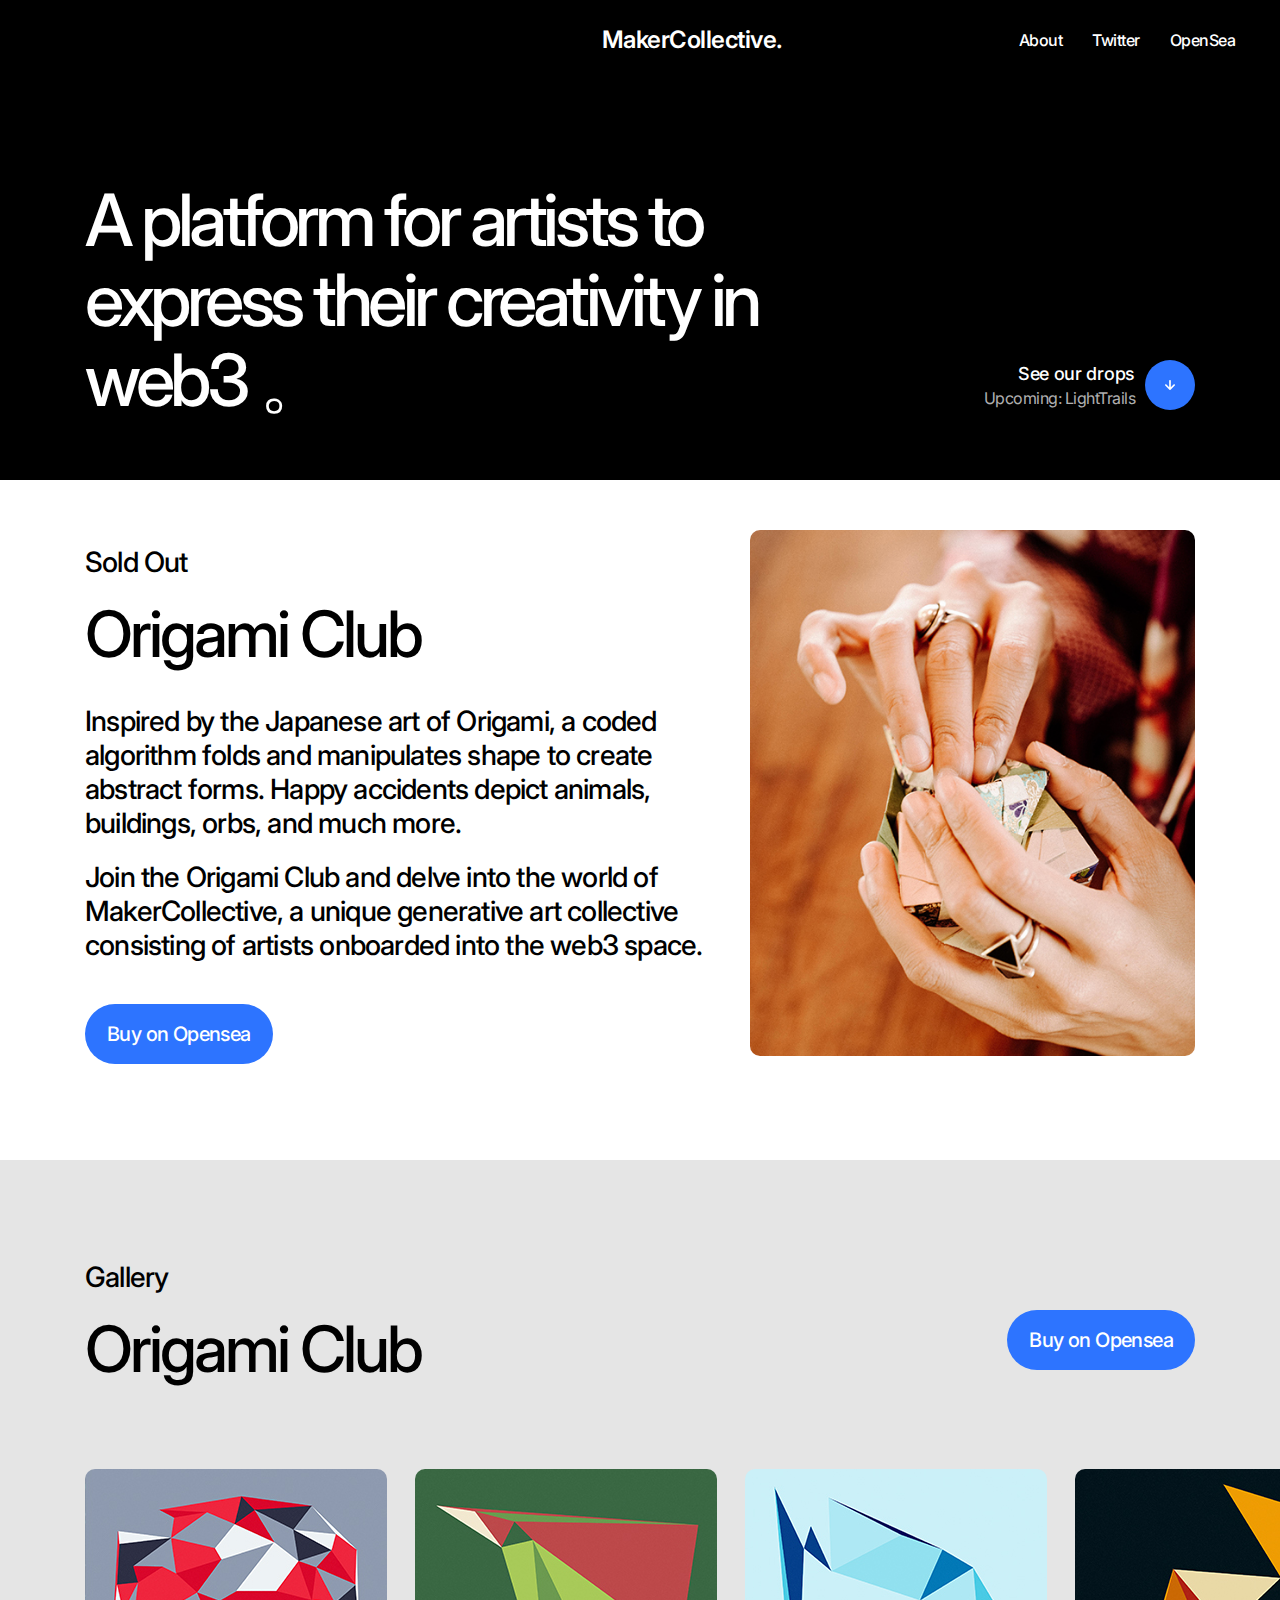
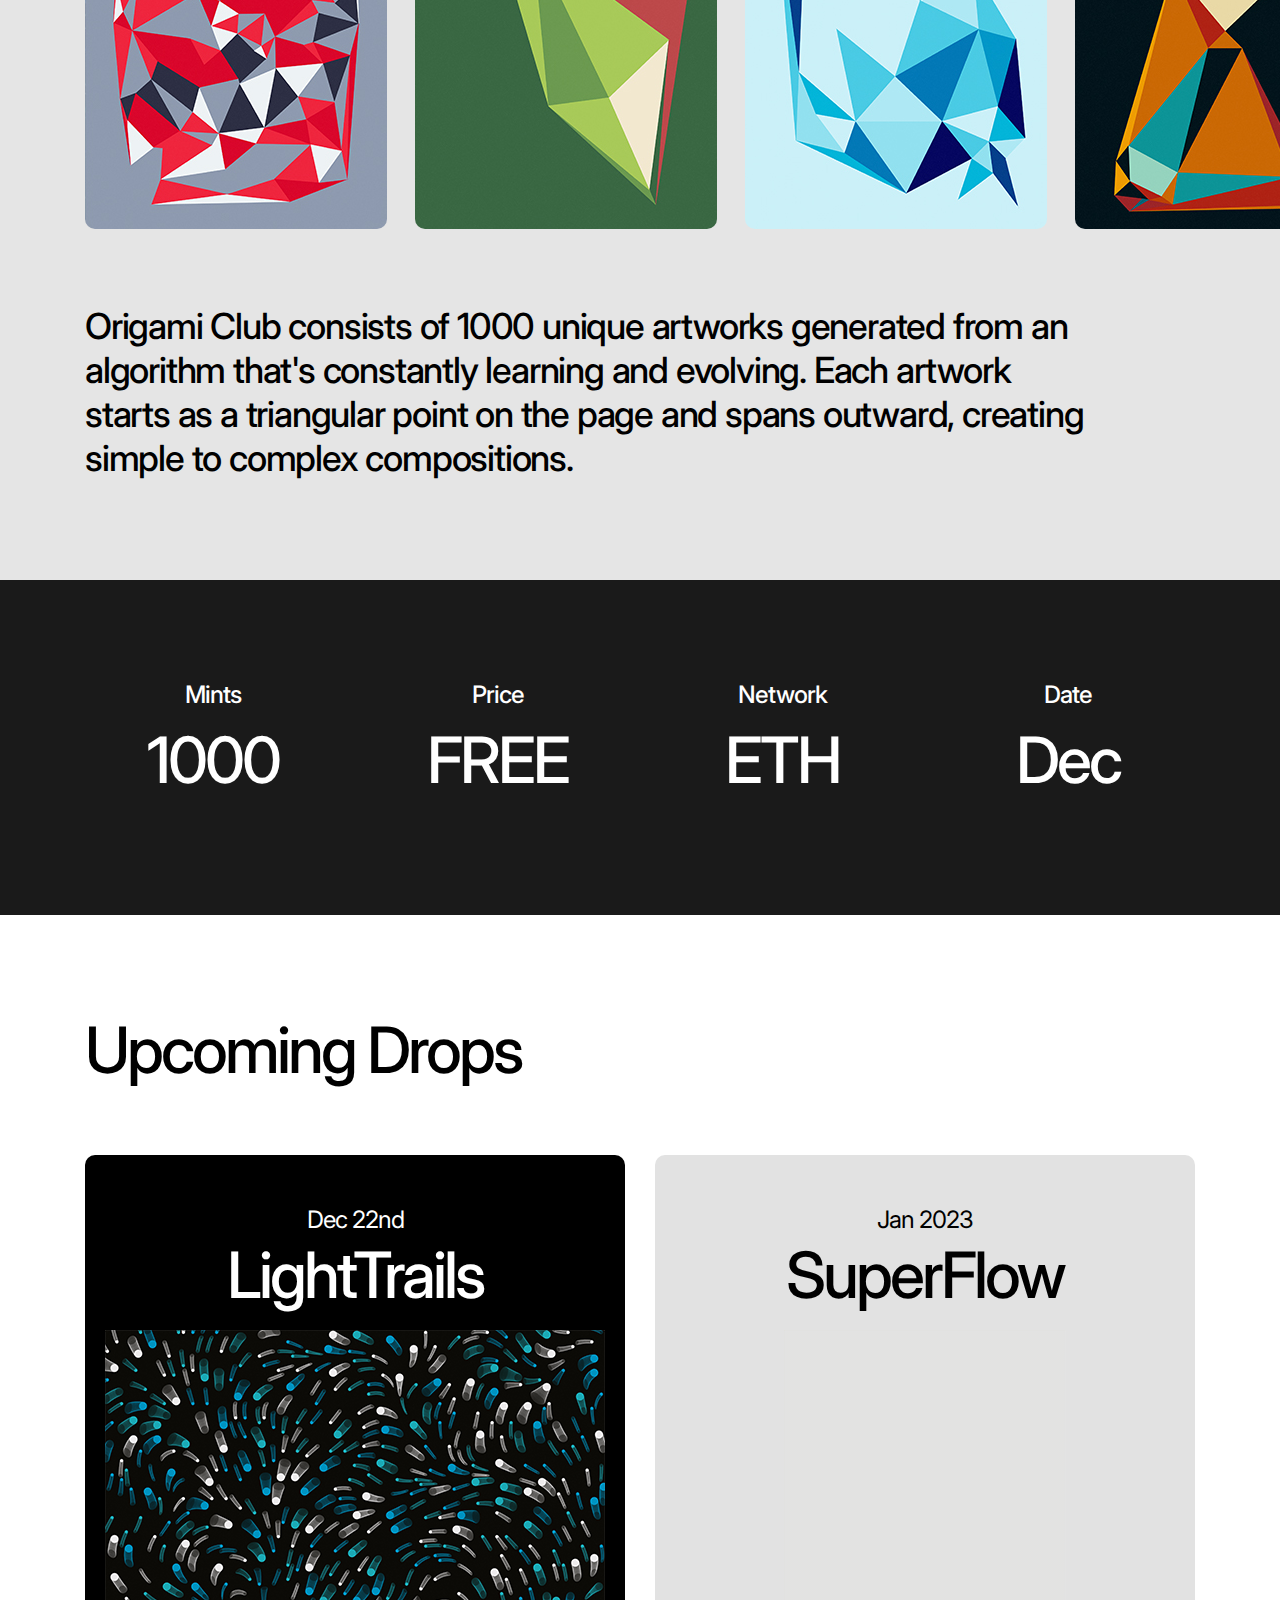
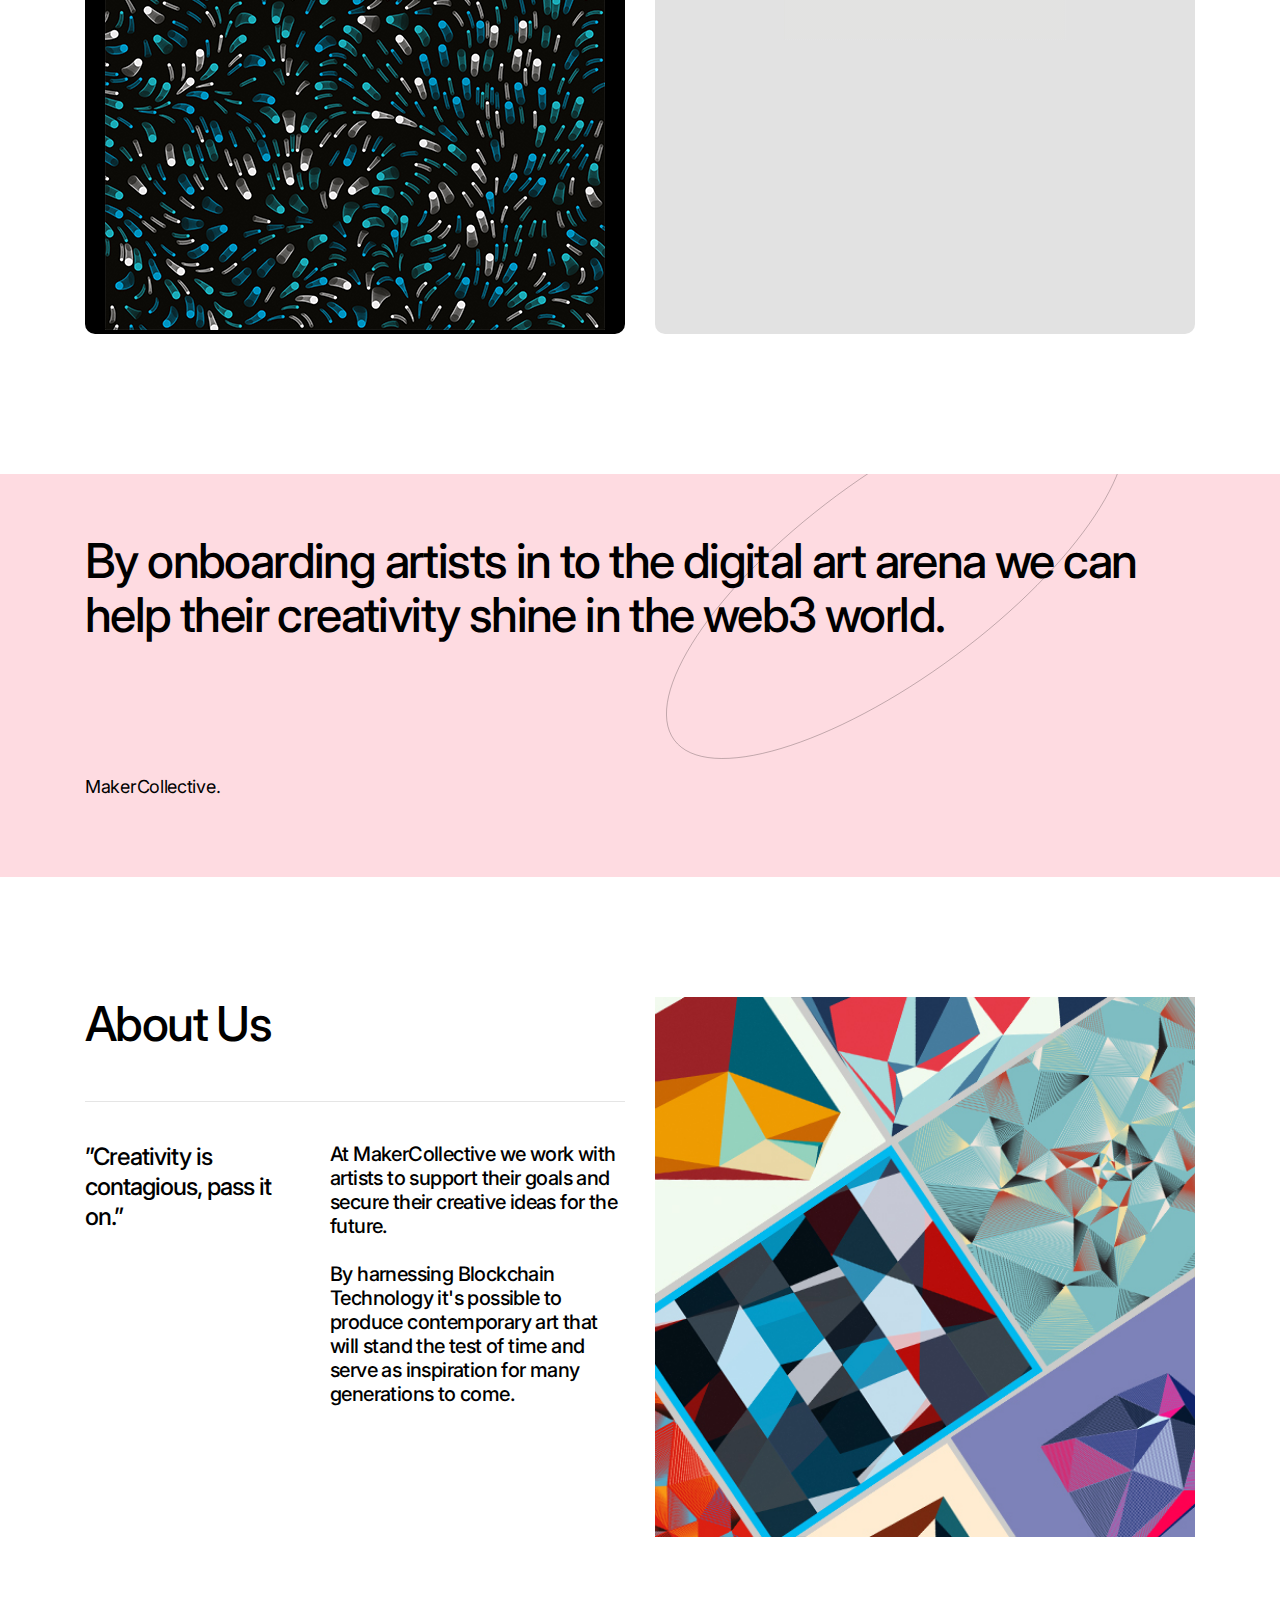
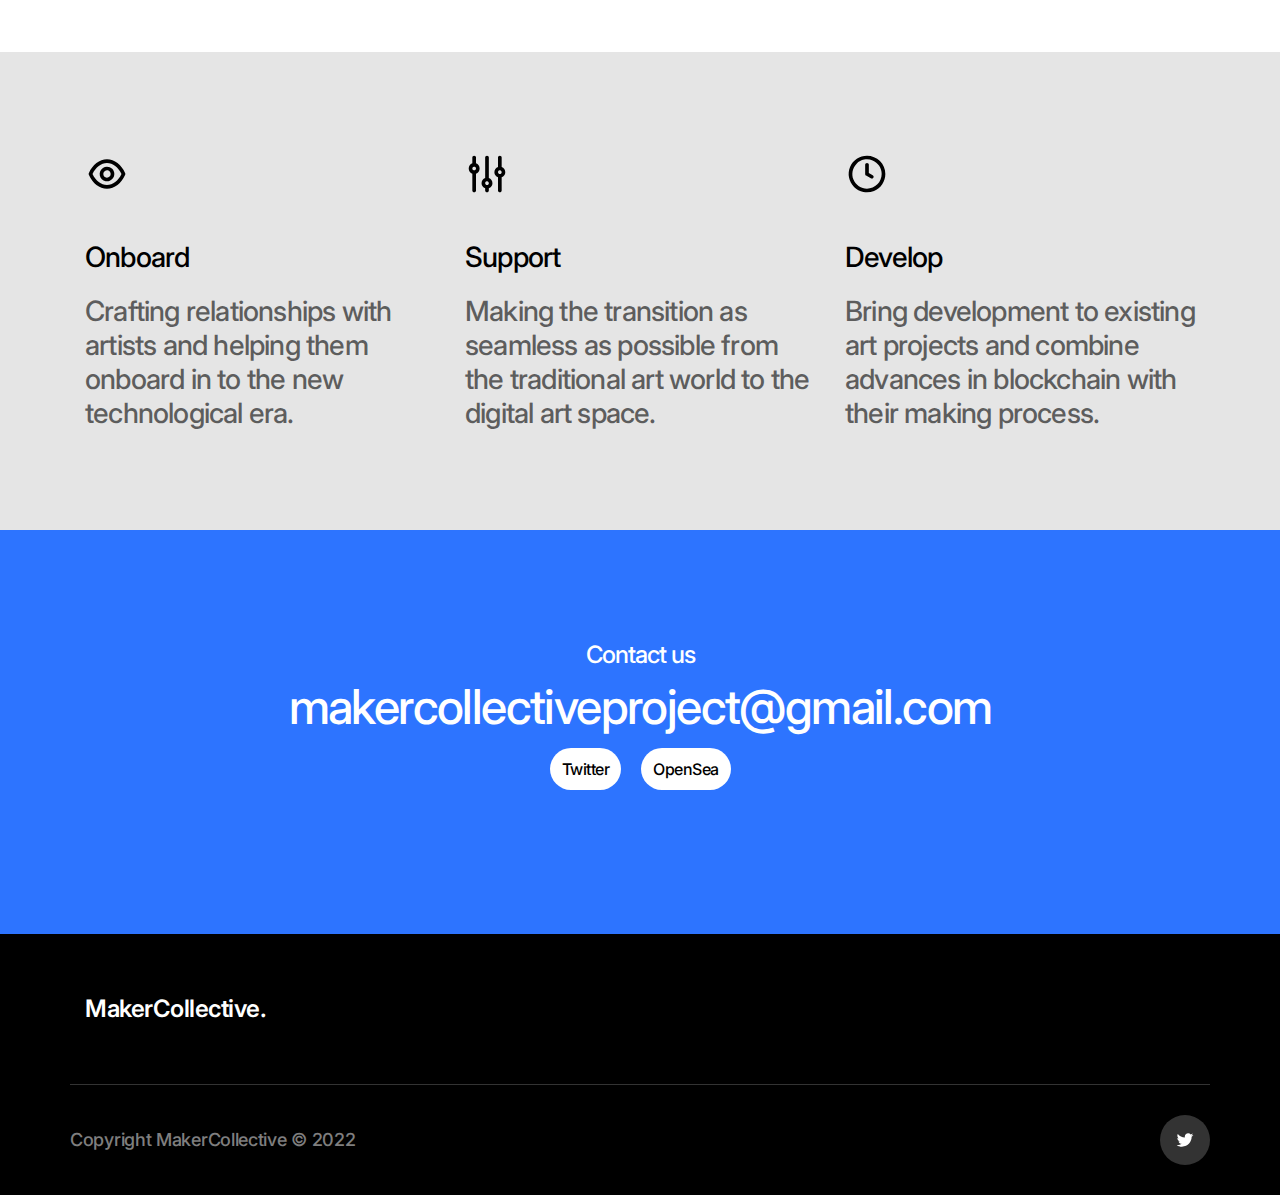
==== index.html @ bd6446de "init" ====
<!DOCTYPE html>
<html>
	<head>
		<meta charset="utf-8" >
		<meta http-equiv="Content-Language" content="en">
		<title>MakerCollective.</title>
		<meta name="viewport" content="width=device-width, initial-scale=1">
		<link href="css/all.css" rel="stylesheet" />
		<link href="css/index.css" rel="stylesheet" />
		<link rel="icon" href="i/favicon.ico" type="image/x-icon">
		<link rel="preconnect" href="https://fonts.gstatic.com">
		<link href="https://fonts.googleapis.com/css2?family=Inter:wght@100;200;300;400;500;600;700;800;900&display=swap" rel="stylesheet">
		<script src="js/jquery.min.js"></script>
		<script src="js/slick.min.js"></script>

		<!-- tested -->
	</head>
	<body class="index">
		<svg id="customSvgLibrary" xmlns="http://www.w3.org/2000/svg" style="display:none">
			
			<symbol id="arrow-down" viewBox="0 0 20 20"><path d="M14.7583 9.40833C14.6809 9.33023 14.5887 9.26823 14.4871 9.22592C14.3856 9.18362 14.2767 9.16183 14.1667 9.16183C14.0566 9.16183 13.9477 9.18362 13.8462 9.22592C13.7446 9.26823 13.6525 9.33023 13.575 9.40833L10.8333 12.1583V5.83333C10.8333 5.61232 10.7455 5.40036 10.5892 5.24408C10.433 5.0878 10.221 5 9.99999 5C9.77898 5 9.56702 5.0878 9.41074 5.24408C9.25446 5.40036 9.16666 5.61232 9.16666 5.83333V12.1583L6.42499 9.40833C6.26807 9.25141 6.05524 9.16326 5.83333 9.16326C5.61141 9.16326 5.39858 9.25141 5.24166 9.40833C5.08474 9.56525 4.99658 9.77808 4.99658 10C4.99658 10.2219 5.08474 10.4347 5.24166 10.5917L9.40833 14.7583C9.48758 14.8342 9.58103 14.8937 9.68333 14.9333C9.78308 14.9774 9.89093 15.0002 9.99999 15.0002C10.1091 15.0002 10.2169 14.9774 10.3167 14.9333C10.419 14.8937 10.5124 14.8342 10.5917 14.7583L14.7583 10.5917C14.8364 10.5142 14.8984 10.422 14.9407 10.3205C14.983 10.2189 15.0048 10.11 15.0048 10C15.0048 9.88999 14.983 9.78107 14.9407 9.67952C14.8984 9.57797 14.8364 9.4858 14.7583 9.40833V9.40833Z" fill="white"/></symbol>	
			<symbol id="setup" viewBox="0 0 24 24"><path d="M20 8.18V3C20 2.73478 19.8947 2.48043 19.7071 2.29289C19.5196 2.10536 19.2653 2 19 2C18.7348 2 18.4805 2.10536 18.2929 2.29289C18.1054 2.48043 18 2.73478 18 3V8.18C17.4209 8.3902 16.9205 8.77363 16.5669 9.27816C16.2133 9.7827 16.0236 10.3839 16.0236 11C16.0236 11.6161 16.2133 12.2173 16.5669 12.7218C16.9205 13.2264 17.4209 13.6098 18 13.82V21C18 21.2652 18.1054 21.5196 18.2929 21.7071C18.4805 21.8946 18.7348 22 19 22C19.2653 22 19.5196 21.8946 19.7071 21.7071C19.8947 21.5196 20 21.2652 20 21V13.82C20.5792 13.6098 21.0796 13.2264 21.4332 12.7218C21.7868 12.2173 21.9765 11.6161 21.9765 11C21.9765 10.3839 21.7868 9.7827 21.4332 9.27816C21.0796 8.77363 20.5792 8.3902 20 8.18ZM19 12C18.8023 12 18.6089 11.9414 18.4445 11.8315C18.28 11.7216 18.1518 11.5654 18.0762 11.3827C18.0005 11.2 17.9807 10.9989 18.0193 10.8049C18.0578 10.6109 18.1531 10.4327 18.2929 10.2929C18.4328 10.153 18.611 10.0578 18.8049 10.0192C18.9989 9.98063 19.2 10.0004 19.3827 10.0761C19.5654 10.1518 19.7216 10.28 19.8315 10.4444C19.9414 10.6089 20 10.8022 20 11C20 11.2652 19.8947 11.5196 19.7071 11.7071C19.5196 11.8946 19.2653 12 19 12ZM13 14.18V3C13 2.73478 12.8947 2.48043 12.7071 2.29289C12.5196 2.10536 12.2653 2 12 2C11.7348 2 11.4805 2.10536 11.2929 2.29289C11.1054 2.48043 11 2.73478 11 3V14.18C10.4209 14.3902 9.9205 14.7736 9.56688 15.2782C9.21326 15.7827 9.02356 16.3839 9.02356 17C9.02356 17.6161 9.21326 18.2173 9.56688 18.7218C9.9205 19.2264 10.4209 19.6098 11 19.82V21C11 21.2652 11.1054 21.5196 11.2929 21.7071C11.4805 21.8946 11.7348 22 12 22C12.2653 22 12.5196 21.8946 12.7071 21.7071C12.8947 21.5196 13 21.2652 13 21V19.82C13.5792 19.6098 14.0796 19.2264 14.4332 18.7218C14.7868 18.2173 14.9765 17.6161 14.9765 17C14.9765 16.3839 14.7868 15.7827 14.4332 15.2782C14.0796 14.7736 13.5792 14.3902 13 14.18ZM12 18C11.8023 18 11.6089 17.9414 11.4445 17.8315C11.28 17.7216 11.1518 17.5654 11.0762 17.3827C11.0005 17.2 10.9807 16.9989 11.0193 16.8049C11.0578 16.6109 11.1531 16.4327 11.2929 16.2929C11.4328 16.153 11.611 16.0578 11.8049 16.0192C11.9989 15.9806 12.2 16.0004 12.3827 16.0761C12.5654 16.1518 12.7216 16.28 12.8315 16.4444C12.9414 16.6089 13 16.8022 13 17C13 17.2652 12.8947 17.5196 12.7071 17.7071C12.5196 17.8946 12.2653 18 12 18ZM6.00004 6.18V3C6.00004 2.73478 5.89468 2.48043 5.70714 2.29289C5.51961 2.10536 5.26525 2 5.00004 2C4.73482 2 4.48047 2.10536 4.29293 2.29289C4.10539 2.48043 4.00004 2.73478 4.00004 3V6.18C3.42088 6.3902 2.9205 6.77363 2.56688 7.27817C2.21326 7.7827 2.02356 8.38388 2.02356 9C2.02356 9.61612 2.21326 10.2173 2.56688 10.7218C2.9205 11.2264 3.42088 11.6098 4.00004 11.82V21C4.00004 21.2652 4.10539 21.5196 4.29293 21.7071C4.48047 21.8946 4.73482 22 5.00004 22C5.26525 22 5.51961 21.8946 5.70714 21.7071C5.89468 21.5196 6.00004 21.2652 6.00004 21V11.82C6.57919 11.6098 7.07958 11.2264 7.43319 10.7218C7.78681 10.2173 7.97651 9.61612 7.97651 9C7.97651 8.38388 7.78681 7.7827 7.43319 7.27817C7.07958 6.77363 6.57919 6.3902 6.00004 6.18ZM5.00004 10C4.80225 10 4.60892 9.94135 4.44447 9.83147C4.28002 9.72159 4.15184 9.56541 4.07616 9.38268C4.00047 9.19996 3.98067 8.99889 4.01925 8.80491C4.05784 8.61093 4.15308 8.43275 4.29293 8.29289C4.43278 8.15304 4.61097 8.0578 4.80495 8.01921C4.99893 7.98063 5.19999 8.00043 5.38272 8.07612C5.56545 8.15181 5.72162 8.27998 5.83151 8.44443C5.94139 8.60888 6.00004 8.80222 6.00004 9C6.00004 9.26522 5.89468 9.51957 5.70714 9.70711C5.51961 9.89464 5.26525 10 5.00004 10Z" fill="black"/></symbol>	
			<symbol id="eye" viewBox="0 0 24 24"><path d="M21.9199 11.6C19.8999 6.91 16.0999 4 11.9999 4C7.89994 4 4.09994 6.91 2.07994 11.6C2.02488 11.7262 1.99646 11.8623 1.99646 12C1.99646 12.1377 2.02488 12.2738 2.07994 12.4C4.09994 17.09 7.89994 20 11.9999 20C16.0999 20 19.8999 17.09 21.9199 12.4C21.975 12.2738 22.0034 12.1377 22.0034 12C22.0034 11.8623 21.975 11.7262 21.9199 11.6ZM11.9999 18C8.82994 18 5.82994 15.71 4.09994 12C5.82994 8.29 8.82994 6 11.9999 6C15.1699 6 18.1699 8.29 19.8999 12C18.1699 15.71 15.1699 18 11.9999 18ZM11.9999 8C11.2088 8 10.4355 8.2346 9.77766 8.67412C9.11987 9.11365 8.60718 9.73836 8.30443 10.4693C8.00168 11.2002 7.92246 12.0044 8.0768 12.7804C8.23114 13.5563 8.61211 14.269 9.17152 14.8284C9.73093 15.3878 10.4437 15.7688 11.2196 15.9231C11.9955 16.0775 12.7998 15.9983 13.5307 15.6955C14.2616 15.3928 14.8863 14.8801 15.3258 14.2223C15.7653 13.5645 15.9999 12.7911 15.9999 12C15.9999 10.9391 15.5785 9.92172 14.8284 9.17157C14.0782 8.42143 13.0608 8 11.9999 8ZM11.9999 14C11.6044 14 11.2177 13.8827 10.8888 13.6629C10.5599 13.4432 10.3036 13.1308 10.1522 12.7654C10.0008 12.3999 9.9612 11.9978 10.0384 11.6098C10.1155 11.2219 10.306 10.8655 10.5857 10.5858C10.8654 10.3061 11.2218 10.1156 11.6098 10.0384C11.9977 9.96126 12.3999 10.0009 12.7653 10.1522C13.1308 10.3036 13.4431 10.56 13.6629 10.8889C13.8826 11.2178 13.9999 11.6044 13.9999 12C13.9999 12.5304 13.7892 13.0391 13.4142 13.4142C13.0391 13.7893 12.5304 14 11.9999 14Z" fill="black"/></symbol>	
			<symbol id="clock" viewBox="0 0 24 24"><path d="M15.098 12.634L13 11.423V7C13 6.73478 12.8946 6.48043 12.7071 6.29289C12.5196 6.10536 12.2652 6 12 6C11.7348 6 11.4804 6.10536 11.2929 6.29289C11.1054 6.48043 11 6.73478 11 7V12C11 12.1755 11.0462 12.348 11.134 12.5C11.2218 12.652 11.348 12.7782 11.5 12.866L14.098 14.366C14.2118 14.4327 14.3376 14.4762 14.4683 14.4941C14.5989 14.512 14.7319 14.5038 14.8594 14.4701C14.9869 14.4364 15.1064 14.3778 15.2112 14.2977C15.3159 14.2176 15.4038 14.1175 15.4698 14.0033C15.5357 13.8891 15.5784 13.763 15.5954 13.6322C15.6124 13.5014 15.6034 13.3686 15.5688 13.2413C15.5343 13.114 15.4749 12.9949 15.3941 12.8906C15.3133 12.7864 15.2127 12.6992 15.098 12.634ZM12 2C10.0222 2 8.08879 2.58649 6.4443 3.6853C4.79981 4.78412 3.51809 6.3459 2.76121 8.17317C2.00433 10.0004 1.8063 12.0111 2.19215 13.9509C2.578 15.8907 3.53041 17.6725 4.92894 19.0711C6.32746 20.4696 8.10929 21.422 10.0491 21.8079C11.9889 22.1937 13.9996 21.9957 15.8268 21.2388C17.6541 20.4819 19.2159 19.2002 20.3147 17.5557C21.4135 15.9112 22 13.9778 22 12C21.9971 9.34873 20.9426 6.80688 19.0679 4.93215C17.1931 3.05742 14.6513 2.00291 12 2ZM12 20C10.4178 20 8.87104 19.5308 7.55544 18.6518C6.23985 17.7727 5.21447 16.5233 4.60897 15.0615C4.00347 13.5997 3.84504 11.9911 4.15372 10.4393C4.4624 8.88743 5.22433 7.46197 6.34315 6.34315C7.46197 5.22433 8.88743 4.4624 10.4393 4.15372C11.9911 3.84504 13.5997 4.00346 15.0615 4.60896C16.5233 5.21447 17.7727 6.23984 18.6518 7.55544C19.5308 8.87103 20 10.4177 20 12C19.9974 14.1209 19.1537 16.1542 17.6539 17.6539C16.1542 19.1536 14.1209 19.9974 12 20Z" fill="black"/></symbol>	
			<symbol id="fb" viewBox="0 0 18 18"><path fill-rule="evenodd" clip-rule="evenodd" d="M17.3333 9.00033C17.3333 4.39866 13.6016 0.666992 8.99996 0.666992C4.39829 0.666992 0.666626 4.39866 0.666626 9.00033C0.666626 13.602 4.39829 17.3337 8.99996 17.3337C9.04891 17.3337 9.09762 17.3326 9.14644 17.3318V10.8446H7.35608V8.75809H9.14644V7.22268C9.14644 5.44198 10.2335 4.47279 11.8219 4.47279C12.5826 4.47279 13.2364 4.5295 13.427 4.5548V6.41587H12.3317C11.4676 6.41587 11.3002 6.82658 11.3002 7.42918V8.75809H13.3665L13.0972 10.8446H11.3002V17.0117C14.7834 16.0131 17.3333 12.8041 17.3333 9.00033Z" fill=""/></symbol>	
			<symbol id="ig" viewBox="0 0 18 18"><path fill-rule="evenodd" clip-rule="evenodd" d="M10.0733 0.667096C11.3923 0.670688 11.7151 0.683581 12.4422 0.718091C13.328 0.757138 13.9338 0.900352 14.4645 1.10551C15.0181 1.31384 15.5229 1.64275 15.9398 2.06603C16.3665 2.48282 16.6921 2.9842 16.9038 3.54421C17.109 4.07178 17.2523 4.68063 17.2913 5.56624C17.3248 6.32817 17.332 6.64512 17.3334 8.14518L17.3335 9.45689C17.3321 11.3078 17.3211 11.611 17.2848 12.4364C17.2458 13.322 17.1024 13.9277 16.8973 14.4585C16.4642 15.5785 15.5784 16.4641 14.458 16.8972C13.9305 17.1023 13.3215 17.2455 12.4357 17.2846C11.5466 17.3238 11.2633 17.3334 8.99994 17.3334L8.76489 17.3334C6.71554 17.3327 6.42138 17.3224 5.56416 17.2846C4.67825 17.2455 4.07259 17.1023 3.54172 16.8972C2.98809 16.6888 2.48331 16.3599 2.06643 15.9366C1.64306 15.5198 1.31422 15.0185 1.10254 14.4585C0.89734 13.9309 0.753971 13.322 0.714916 12.4364C0.682836 11.7062 0.670498 11.3847 0.667114 10.039L0.667219 7.93139C0.670811 6.61262 0.683707 6.28993 0.718224 5.56294C0.757278 4.67733 0.90052 4.07178 1.10572 3.54103C1.31422 2.98751 1.64306 2.48282 2.06643 2.06603C2.48331 1.63944 2.98478 1.31384 3.54503 1.1022C4.07258 0.897172 4.68156 0.753831 5.56734 0.714785C6.29767 0.68271 6.61924 0.670375 7.96529 0.666992L10.0733 0.667096ZM9.87873 2.1807H8.14178C6.69373 2.18353 6.3913 2.19557 5.64227 2.22883C4.83141 2.2647 4.38846 2.40142 4.09536 2.51539C3.73382 2.64881 3.40815 2.86045 3.13795 3.13721C2.85783 3.4043 2.64614 3.73308 2.51257 4.09455C2.39858 4.38759 2.26183 4.82715 2.22608 5.64116C2.1898 6.4521 2.17883 6.74105 2.1774 8.5448V9.4708C2.17883 11.2742 2.1898 11.5606 2.22608 12.3746C2.26183 13.1853 2.39858 13.6282 2.51257 13.9212C2.64614 14.2826 2.85782 14.6082 3.13464 14.8784C3.40166 15.1552 3.73064 15.3668 4.09205 15.5004C4.38515 15.6144 4.8248 15.7511 5.63896 15.7868C6.38529 15.8202 6.68962 15.8321 8.13837 15.835H9.8743C11.3224 15.8321 11.6247 15.8202 12.3738 15.7868C13.1847 15.7511 13.6276 15.6144 13.9207 15.5004C14.6469 15.2203 15.2233 14.644 15.5035 13.9179C15.6175 13.6249 15.7542 13.1853 15.7901 12.3713C15.8248 11.5899 15.8364 11.2972 15.8385 9.67994V8.3356C15.8364 6.71775 15.8248 6.4226 15.7901 5.64116C15.7542 4.83033 15.6175 4.38759 15.5035 4.09455C15.3699 3.73308 15.1582 3.40748 14.8814 3.13721C14.6144 2.86045 14.2854 2.64881 13.924 2.51539C13.6309 2.40142 13.1912 2.2647 12.3771 2.22883C11.6307 2.19557 11.3288 2.18353 9.87873 2.1807ZM9.00312 4.71968C11.3675 4.71968 13.2856 6.63742 13.2856 9.00134C13.2856 11.3653 11.3675 13.283 9.00312 13.283C6.63886 13.283 4.72061 11.3653 4.72061 9.00134C4.72061 6.63742 6.63886 4.71968 9.00312 4.71968ZM9.00312 6.22393C7.46931 6.22393 6.22516 7.4677 6.22516 9.00134C6.22516 10.535 7.46931 11.7787 9.00312 11.7787C10.5371 11.7787 11.7811 10.535 11.7811 9.00134C11.7811 7.4677 10.5371 6.22393 9.00312 6.22393ZM13.455 3.55082C14.0072 3.55082 14.4548 3.99827 14.4548 4.55039C14.4548 5.10239 14.0072 5.54996 13.455 5.54996C12.9028 5.54996 12.4552 5.10239 12.4552 4.55039C12.4552 3.99827 12.9028 3.55082 13.455 3.55082Z" fill=""/></symbol>	
			<symbol id="twitter" viewBox="0 0 18 14"><path fill-rule="evenodd" clip-rule="evenodd" d="M17.3333 1.91147C16.7135 2.17916 16.0531 2.3566 15.3645 2.44275C16.0729 2.02634 16.6135 1.37198 16.8677 0.583264C16.2073 0.970957 15.4781 1.2448 14.701 1.39762C14.0739 0.740187 13.1802 0.333008 12.2052 0.333008C10.3135 0.333008 8.79058 1.8448 8.79058 3.69814C8.79058 3.9648 8.8135 4.22121 8.86975 4.46531C6.02913 4.3289 3.51558 2.98839 1.82704 0.946341C1.53225 1.44993 1.35933 2.02634 1.35933 2.64685C1.35933 3.81198 1.96871 4.8448 2.87704 5.44275C2.32808 5.43249 1.78954 5.27557 1.33329 5.02839C1.33329 5.03865 1.33329 5.05198 1.33329 5.06531C1.33329 6.70019 2.51767 8.05814 4.07079 8.37096C3.79267 8.44583 3.48954 8.48172 3.17496 8.48172C2.95621 8.48172 2.73538 8.46942 2.52808 8.42429C2.97079 9.7566 4.22704 10.7361 5.72079 10.7679C4.55829 11.6633 3.08225 12.2028 1.48433 12.2028C1.20413 12.2028 0.935376 12.1904 0.666626 12.1566C2.18017 13.1176 3.97392 13.6663 5.90829 13.6663C12.1958 13.6663 15.6333 8.53814 15.6333 4.09301C15.6333 3.94429 15.6281 3.8007 15.6208 3.65814C16.2989 3.18429 16.8687 2.59249 17.3333 1.91147Z" fill=""/></symbol>	
			<symbol id="arrow-left" viewBox="0 0 24 24"><path d="M16.9999 11.0002H9.4099L12.7099 7.71019C12.8982 7.52188 13.004 7.26649 13.004 7.00019C13.004 6.73388 12.8982 6.47849 12.7099 6.29019C12.5216 6.10188 12.2662 5.99609 11.9999 5.99609C11.7336 5.99609 11.4782 6.10188 11.2899 6.29019L6.2899 11.2902C6.19886 11.3853 6.12749 11.4974 6.0799 11.6202C5.97988 11.8636 5.97988 12.1367 6.0799 12.3802C6.12749 12.5029 6.19886 12.6151 6.2899 12.7102L11.2899 17.7102C11.3829 17.8039 11.4935 17.8783 11.6153 17.9291C11.7372 17.9798 11.8679 18.006 11.9999 18.006C12.1319 18.006 12.2626 17.9798 12.3845 17.9291C12.5063 17.8783 12.6169 17.8039 12.7099 17.7102C12.8036 17.6172 12.878 17.5066 12.9288 17.3848C12.9796 17.2629 13.0057 17.1322 13.0057 17.0002C13.0057 16.8682 12.9796 16.7375 12.9288 16.6156C12.878 16.4937 12.8036 16.3831 12.7099 16.2902L9.4099 13.0002H16.9999C17.2651 13.0002 17.5195 12.8948 17.707 12.7073C17.8945 12.5198 17.9999 12.2654 17.9999 12.0002C17.9999 11.735 17.8945 11.4806 17.707 11.2931C17.5195 11.1055 17.2651 11.0002 16.9999 11.0002Z" fill=""/></symbol>	
			<symbol id="arrow-right" viewBox="0 0 24 24"><path d="M17.92 11.6202C17.8724 11.4974 17.801 11.3853 17.71 11.2902L12.71 6.29019C12.6168 6.19695 12.5061 6.12299 12.3842 6.07253C12.2624 6.02207 12.1319 5.99609 12 5.99609C11.7337 5.99609 11.4783 6.10188 11.29 6.29019C11.1968 6.38342 11.1228 6.49411 11.0723 6.61594C11.0219 6.73776 10.9959 6.86833 10.9959 7.00019C10.9959 7.26649 11.1017 7.52188 11.29 7.71019L14.59 11.0002H7C6.73478 11.0002 6.48043 11.1055 6.29289 11.2931C6.10536 11.4806 6 11.735 6 12.0002C6 12.2654 6.10536 12.5198 6.29289 12.7073C6.48043 12.8948 6.73478 13.0002 7 13.0002H14.59L11.29 16.2902C11.1963 16.3831 11.1219 16.4937 11.0711 16.6156C11.0203 16.7375 10.9942 16.8682 10.9942 17.0002C10.9942 17.1322 11.0203 17.2629 11.0711 17.3848C11.1219 17.5066 11.1963 17.6172 11.29 17.7102C11.383 17.8039 11.4936 17.8783 11.6154 17.9291C11.7373 17.9798 11.868 18.006 12 18.006C12.132 18.006 12.2627 17.9798 12.3846 17.9291C12.5064 17.8783 12.617 17.8039 12.71 17.7102L17.71 12.7102C17.801 12.6151 17.8724 12.5029 17.92 12.3802C18.02 12.1367 18.02 11.8636 17.92 11.6202Z" fill=""/></symbol>	
			<symbol id="flash" viewBox="0 0 20 20"><path d="M17.0834 7.49967H10.4167L11.2501 0.833008L2.91675 12.4997H9.58342L8.75008 19.1663L17.0834 7.49967Z" fill=""/></symbol>	
			<symbol id="heart" viewBox="0 0 20 20"><path d="M16.8001 4.16648C15.9167 3.28082 14.7457 2.74026 13.4987 2.64245C12.2516 2.54465 11.0107 2.89603 10.0001 3.63315C8.93978 2.84451 7.62006 2.48691 6.30667 2.63234C4.99327 2.77778 3.78377 3.41546 2.92171 4.41697C2.05966 5.41847 1.60909 6.70941 1.66073 8.02982C1.71238 9.35024 2.26242 10.602 3.20007 11.5331L8.37507 16.7165C8.80842 17.143 9.39206 17.382 10.0001 17.382C10.6081 17.382 11.1917 17.143 11.6251 16.7165L16.8001 11.5331C17.7731 10.5542 18.3192 9.23004 18.3192 7.84981C18.3192 6.46958 17.7731 5.14542 16.8001 4.16648V4.16648ZM15.6251 10.3831L10.4501 15.5581C10.3912 15.6176 10.3211 15.6648 10.2439 15.697C10.1666 15.7292 10.0838 15.7458 10.0001 15.7458C9.91638 15.7458 9.83352 15.7292 9.75628 15.697C9.67904 15.6648 9.60896 15.6176 9.55007 15.5581L4.37507 10.3581C3.72153 9.6901 3.35558 8.7927 3.35558 7.85815C3.35558 6.92359 3.72153 6.02619 4.37507 5.35815C5.04103 4.70064 5.93921 4.33195 6.87507 4.33195C7.81092 4.33195 8.7091 4.70064 9.37507 5.35815C9.45254 5.43625 9.5447 5.49825 9.64625 5.54056C9.7478 5.58286 9.85672 5.60464 9.96673 5.60464C10.0767 5.60464 10.1857 5.58286 10.2872 5.54056C10.3888 5.49825 10.4809 5.43625 10.5584 5.35815C11.2244 4.70064 12.1225 4.33195 13.0584 4.33195C13.9943 4.33195 14.8924 4.70064 15.5584 5.35815C16.2209 6.01744 16.5989 6.90997 16.6114 7.84455C16.6238 8.77913 16.2698 9.68142 15.6251 10.3581V10.3831Z" fill=""/></symbol>	
			<symbol id="camera" viewBox="0 0 20 20"><path d="M15.8334 5.41701H14.7667L14.5001 4.58368C14.3272 4.0947 14.0065 3.6716 13.5825 3.37298C13.1585 3.07436 12.652 2.91501 12.1334 2.91701H7.86675C7.34304 2.91799 6.83286 3.08341 6.40822 3.38993C5.98358 3.69645 5.66592 4.12859 5.50008 4.62534L5.23341 5.45868H4.16675C3.50371 5.45868 2.86782 5.72207 2.39898 6.19091C1.93014 6.65975 1.66675 7.29564 1.66675 7.95868V14.6253C1.66675 15.2884 1.93014 15.9243 2.39898 16.3931C2.86782 16.862 3.50371 17.1253 4.16675 17.1253H15.8334C16.4965 17.1253 17.1323 16.862 17.6012 16.3931C18.07 15.9243 18.3334 15.2884 18.3334 14.6253V7.95868C18.3389 7.62688 18.2784 7.29731 18.1552 6.98917C18.032 6.68103 17.8488 6.40049 17.6161 6.16391C17.3834 5.92734 17.1059 5.73945 16.7998 5.61122C16.4938 5.48298 16.1653 5.41696 15.8334 5.41701V5.41701ZM16.6667 14.5837C16.6667 14.8047 16.579 15.0167 16.4227 15.1729C16.2664 15.3292 16.0544 15.417 15.8334 15.417H4.16675C3.94573 15.417 3.73377 15.3292 3.57749 15.1729C3.42121 15.0167 3.33341 14.8047 3.33341 14.5837V7.91701C3.33341 7.696 3.42121 7.48404 3.57749 7.32776C3.73377 7.17148 3.94573 7.08368 4.16675 7.08368H5.83341C6.01514 7.09316 6.19497 7.04291 6.34544 6.94058C6.49592 6.83826 6.60877 6.6895 6.66675 6.51701L7.11675 5.15034C7.17265 4.98483 7.27916 4.84107 7.42122 4.73938C7.56328 4.63769 7.73371 4.58323 7.90841 4.58368H12.1751C12.3498 4.58323 12.5202 4.63769 12.6623 4.73938C12.8043 4.84107 12.9108 4.98483 12.9667 5.15034L13.4167 6.51701C13.4702 6.67597 13.5704 6.81509 13.7042 6.91619C13.838 7.01729 13.9992 7.07566 14.1667 7.08368H15.8334C16.0544 7.08368 16.2664 7.17148 16.4227 7.32776C16.579 7.48404 16.6667 7.696 16.6667 7.91701V14.5837ZM10.0001 7.08368C9.34081 7.08368 8.69634 7.27917 8.14818 7.64545C7.60002 8.01172 7.17277 8.53231 6.92048 9.1414C6.66819 9.75049 6.60218 10.4207 6.7308 11.0673C6.85941 11.7139 7.17688 12.3079 7.64306 12.774C8.10923 13.2402 8.70318 13.5577 9.34978 13.6863C9.99638 13.8149 10.6666 13.7489 11.2757 13.4966C11.8848 13.2443 12.4054 12.8171 12.7716 12.2689C13.1379 11.7207 13.3334 11.0763 13.3334 10.417C13.3334 9.53296 12.9822 8.68511 12.3571 8.05999C11.732 7.43487 10.8841 7.08368 10.0001 7.08368V7.08368ZM10.0001 12.0837C9.67045 12.0837 9.34821 11.9859 9.07413 11.8028C8.80005 11.6197 8.58643 11.3594 8.46028 11.0548C8.33414 10.7503 8.30113 10.4152 8.36544 10.0919C8.42975 9.76856 8.58848 9.47159 8.82157 9.2385C9.05466 9.00541 9.35163 8.84668 9.67493 8.78237C9.99823 8.71806 10.3333 8.75107 10.6379 8.87721C10.9424 9.00336 11.2027 9.21698 11.3859 9.49106C11.569 9.76514 11.6667 10.0874 11.6667 10.417C11.6667 10.859 11.4912 11.283 11.1786 11.5955C10.866 11.9081 10.4421 12.0837 10.0001 12.0837Z" fill=""/></symbol>	
			<symbol id="play-solid" viewBox="0 0 18 18"><path d="M14.8112 10.7065C16.0948 9.93093 16.0948 8.06952 14.8112 7.29402C14.3667 7.02546 14.0159 6.81457 13.9048 6.75026L6.65981 2.59526C6.5578 2.53635 6.24838 2.35117 5.8464 2.10941C4.51216 1.30697 2.80955 2.26467 2.81012 3.82162C2.8103 4.32914 2.81093 4.7223 2.81231 4.84526V13.1553C2.81093 13.2782 2.8103 13.6714 2.81012 14.1789C2.80955 15.7358 4.51216 16.6935 5.8464 15.8911C6.24838 15.6494 6.5578 15.4642 6.65981 15.4053L13.9048 11.2503C14.0159 11.1859 14.3667 10.975 14.8112 10.7065Z" fill=""/></symbol>	
			<symbol id="cross" viewBox="0 0 24 24"><path d="M17.6564 16.2427L13.4138 12L17.6564 7.7574C17.8439 7.56986 17.9493 7.31551 17.9493 7.05029C17.9493 6.78508 17.8439 6.53072 17.6564 6.34319C17.4689 6.15565 17.2145 6.05029 16.9493 6.05029C16.6841 6.05029 16.4297 6.15565 16.2422 6.34319L11.9996 10.5858L7.75691 6.34319C7.56938 6.15565 7.31502 6.05029 7.04981 6.05029C6.78459 6.05029 6.53023 6.15565 6.3427 6.34319C6.15516 6.53072 6.04981 6.78508 6.04981 7.05029C6.04981 7.31551 6.15516 7.56986 6.3427 7.7574L10.5853 12L6.3427 16.2427C6.15516 16.4302 6.0498 16.6846 6.0498 16.9498C6.0498 17.215 6.15516 17.4694 6.3427 17.6569C6.53023 17.8444 6.78459 17.9498 7.0498 17.9498C7.31502 17.9498 7.56938 17.8444 7.75691 17.6569L11.9996 13.4143L16.2422 17.6569C16.4297 17.8444 16.6841 17.9498 16.9493 17.9498C17.2145 17.9498 17.4689 17.8444 17.6564 17.6569C17.8439 17.4694 17.9493 17.215 17.9493 16.9498C17.9493 16.6846 17.8439 16.4302 17.6564 16.2427Z" fill="black"/></symbol>	
		</svg> 	
			<div class="popup_overlay"></div>
			<nav class="nav dark py-3">
				<div class="container-fluid">
					<div class="row justify-content-between align-items-center py-2">
						<div class="d-none d-lg-block col-lg-5"></div>
						<div class="col-5 col-sm-1 col-xxl-2"><div class="d-flex justify-content-xxl-center"><a class="logo text-white" href="#">MakerCollective.</a></div></div>
						<div class="col-2 d-sm-none"><div class="hamburger"></div></div>
						<div class="mobile-menu col-sm-9 col-lg-5 pt-2 pt-sm-0">
							<div class="d-flex justify-content-end d-sm-none"><div class="close"></div></div>
							<div class="d-sm-flex justify-content-center justify-content-sm-end">
								<a class="caption-3 text-white mt-5 mt-sm-0 me-sm-5 pb-5 pb-sm-0" href="#about">About</a> 
								<a class="caption-3 text-white mt-5 mt-sm-0 me-sm-5 pb-5 pb-sm-0" href="https://twitter.com/mkrcollective">Twitter</a> 
								<a class="caption-3 text-white me-sm-5 pb-5 pb-sm-0" href="https://opensea.io/collection/origami-club-by-makercollective">OpenSea</a>								
							</div>
						</div>
					</div>
				</div>
			</nav>
			<div class="block-1 bg-black text-white pt-5 pb-6">
				<div class="container pt-1 pt-2">
					<div class="row align-items-end pt-2 pb-2">
						<div class="col-12 col-md-7 col-lg-8 col-xl-9 col-xxl-7 mb-3 mb-md-0">
							<h1 class="pt-6">A platform for artists to express their creativity in web3 。</h1>
						</div>
						<div class="col-12 col-md-5 col-lg-4 col-xl-3 col-xxl-5 pb-2">
							<div class="d-flex justify-content-md-end align-items-center">
								<div class="me-2 text-md-end">
									<a class="d-block caption-2 medium text-white pb-1" href="#drops">See our drops</a>
									<a class="d-block caption-3 grey-light-5" href="#upcoming">Upcoming: LightTrails</a>
								</div>
								<a href="#upcoming" class="btn rounded accent medium-r download-btn">
									<svg width="20" height="20">
										<use xmlns:xlink="http://www.w3.org/1999/xlink" xlink:href="#arrow-down"></use>
									</svg>							
								</a>
							</div>
						</div>
					</div>
				</div>
			</div>

            <div class="block-23 bg-white text-black pt-6 pb-8">
                <div class="container">
                    <div class="row justify-content-between align-items-center">
                        <div class="col-md-7 col-lg-6 col-xl-7 col-xxl-6 mb-6 mb-md-0">
                            <h5 class="mb-3 pb-md-1">Sold Out</h5>
                            <h2 class="mb-3 pb-md-4">Origami Club</h2>
                            <h5>Inspired by the Japanese art of Origami, a coded algorithm folds and manipulates shape to create abstract forms. Happy accidents depict animals, buildings, orbs, and much more.</h5>
                            <br>
                            <h5>Join the Origami Club and delve into the world of MakerCollective, a unique generative art collective consisting of artists onboarded into the web3 space.</h5>
							<br><br><br>
							<a href="https://opensea.io/collection/origami-club-by-makercollective" class="btn large accent br-63">Buy on Opensea</a>
						</div>
                        <div class="col-md-5 col-lg-6 col-xl-5">
                            <img class="br-10 w-full" src="i/about-main-img3.jpg" srcset="i/about-main-img3@2x.jpg 2x" alt="" />
                        </div>
                    </div>
                </div>
            </div>

            <div id="drops" class="block-6 pt-6 pb-6 bg-grey">
				<div class="container pt-6 pb-6">
					<div class="mb-6 row justify-content-between align-items-center">
						<div class="col-lg-6">
                            <h5 class="mb-3 pb-md-1">Gallery</h5>
							<h2 class="mb-3 pb-md-4">Origami Club</h2>
						</div>
						<div class="col-lg-6 text-end">
							<a href="https://opensea.io/collection/origami-club-by-makercollective" class="btn large accent br-63">Buy on Opensea</a>
						</div>
					</div>
					<div class="slider-1">
						<div class="">  
							<img class="br-10" src="i/slide-img-2.jpg" srcset="i/slide-img-2@2x.jpg 2x" alt="" />
						</div>
						
                    <div class="">  
							<img class="br-10" src="i/slideimg-4.jpg" srcset="i/slideimg-4@2x.jpg 2x" alt="" />
						</div>
                        <div class="">  
							<img class="br-10" src="i/slideimg-5.jpg" srcset="i/slideimg-5@2x.jpg 2x" alt="" />
						</div>
                        <div class="">  
							<img class="br-10" src="i/slideimg-6.jpg" srcset="i/slideimg-6@2x.jpg 2x" alt="" />
						</div>
                       
									
					</div>
					<h4 class="col-xl-11 col-xxl-10 pt-7">Origami Club consists of 1000 unique artworks generated from an algorithm that's constantly learning and evolving. Each artwork starts as a triangular point on the page and spans outward, creating simple to complex compositions.</h4>
				</div>
			</div>

			<div class="block-14 pt-8 pb-8" style="background:#1a1a1a;">
				<div class="container text-center">
					<div class="mb-4 row justify-content-between align-items-start">
						<div class="col-6 col-sm-3 mb-5 mb-sm-0 text-center text-white">
							<p class="mb-3 lead medium">Mints</p>
							<h2 class="">1000</h2>
						</div>
						<div class="col-6 col-sm-3 mb-5 mb-sm-0 text-center text-white">
							<p class="mb-3 lead medium">Price</p>
							<h2 class="">FREE</h2>
						</div>
						<div class="col-6 col-sm-3 text-center text-white">
							<p class="mb-3 lead medium">Network</p>
							<h2 class="">ETH</h2>
						</div>
						<div class="col-6 col-sm-3 text-center text-white">
							<p class="mb-3 lead medium">Date</p>
							<h2 class="">Dec</h2>
						</div>							
					</div>
				</div>
			</div>


            <div id="upcoming" class="block-18 pt-6 pb-7">
                <div class="container pt-6 pb-6">
                    <h2 class="mb-6 pb-4 text-left">Upcoming Drops</h2>
                    <div class="row align-items-stretch pb-3">

                        <div class="mb-7 mb-lg-0 col-lg-6">
                                <div class="project-block h-full br-10 text-white text-center pt-6" style="background:#000000;">
                                    <p class="mb-1 lead">Dec 22nd</p>
                                    <div class="d-flex justify-content-center pb-4">
                                        <h2 class="col-11 col-xl-10">LightTrails</h2>
                                    </div>
                                    <img class=pb-6" src="i/lighttrail.png" srcset="i/lighttrail@2x.png 2x" alt="" />
                                </div>
                          
                        </div>
   
						<div class="col-lg-6">

							<div class="project-block h-full br-10 text-center pt-6" style="background:#E2E2E2;">
								<p class="mb-1 lead">Jan 2023</p>
								<div class="d-flex justify-content-center pb-4">
									<h2 class="col-11 col-xl-10">SuperFlow</h2>
								</div>								
								<img class="pb-6" src="i/superflow.gif" srcset="i/superflow@2x.gif 2x" alt="" />
							</div>

						</div>


                    </div>
                </div>
            </div>
			
			
			<div class="block-4 pt-5 pb-6" id="scroll-to"> 
				<div class="container pt-5">
					<h3 class="col-xxl-10 pb-7 mb-6">By onboarding artists in to the digital art arena we can help their creativity shine in the web3 world.</h3>
					<div class="pt-2 pb-5 caption-2">MakerCollective.</div>
					
				</div>
			</div>
			
			
			<div id="about" class="block-3 mt-7 pt-5 mb-7 pb-5">
				<div class="container pt-3 pb-2">
					<div class="row align-items-start">
						<div class="col-lg-6 col-xl-6 col-xxl-7">
							<h3 class="col-xxl-10 mb-6">About Us</h3>
							<div class="col-xxl-10 d-flex flex-column flex-sm-row justify-content-center align-items-start mb-5 pt-5 pb-2 border-top-dark-2">
								<div class="col-sm-6 col-lg-5 col-xxl-6 pt-2 lead medium">”Creativity is contagious, pass it on.”</div>
								<ul class="col-sm-6 col-lg-7 col-xxl-6 pt-2">
									<li class="caption-1 medium">At MakerCollective we work with artists to support their goals and secure their creative ideas for the future.</li>
									<li class="caption-1 medium"><br>By harnessing Blockchain Technology it's possible to produce contemporary art that will stand the test of time and serve as inspiration for many generations to come.</li>
								
								</ul>
							</div>
												
						</div>
						<div class="col-lg-6 col-xl-6 col-xxl-5 img-container">
			
								<div class="img-block d-flex"><img class="w-full" src="i/arte-block-2-img.jpg" srcset="i/arte-block-2-img@2x.jpg 2x" alt="" /></div>
								
						</div>
					</div>
				</div>
			</div>

			<div class="block-7 bg-grey pt-6 pb-6">
				<div class="container pt-6 pb-6">
					<div class="row justify-content-between align-items-start">
						<div class="col-lg-4 mb-7 mb-lg-0">
							<svg width="44" height="44" class="mb-5">
								<use xmlns:xlink="http://www.w3.org/1999/xlink" xlink:href="#eye"></use>
							</svg>
							<h5 class="pt-2 pb-2">Onboard</h5>
							<h5 class="pt-2 grey-dark-4">Crafting relationships with artists and helping them onboard in to the new technological era.</h5>
						</div>
						<div class="col-lg-4 mb-7 mb-lg-0">
							<svg width="44" height="44" class="mb-5">
								<use xmlns:xlink="http://www.w3.org/1999/xlink" xlink:href="#setup"></use>
							</svg>
							<h5 class="pt-2 pb-2">Support</h5>
							<h5 class="pt-2 grey-dark-4">Making the transition as seamless as possible from the traditional art world to the digital art space.</h5>
						</div>
						<div class="col-lg-4">
							<svg width="44" height="44" class="mb-5">
								<use xmlns:xlink="http://www.w3.org/1999/xlink" xlink:href="#clock"></use>
							</svg>
							<h5 class="pt-2 pb-2">Develop</h5>
							<h5 class="pt-2 grey-dark-4">Bring development to existing art projects and combine advances in blockchain with their making process.</h5>
						</div>					
					</div>
				</div>
			</div>
			
			
			<div class="contacts pt-7 pb-7">
				<div class="container pt-5 pb-6 text-center">
					<p class="pt-1 pb-2 lead medium text-white">Contact us</p>
					<h3 class="pb-2 mb-3 color-black"><a class="text-white" href="mailto:makercollectiveproject@gmail.com">makercollectiveproject@gmail.com</a></h3>
					<div class="row justify-content-center align-items-center mb-5">
						<div class="col-sm-auto px-0 mb-5 mb-sm-0"><a href="https://twitter.com/mkrcollective" class="btn white small">Twitter</a></div>
						<div class="col-sm-auto px-0 mb-5 mb-sm-0"><a href="https://opensea.io/collection/origami-club-by-makercollective" class="btn white small">OpenSea</a></div>
					</div>
					
				</div>
			</div>
			<div class="footer bg-black pt-6 pb-5">
				<div class="container pt-2">
					<div class="row align-items-start pb-5">
						<div class="mb-6 mb-md-0 col-12 col-md-2 col-lg-1 col-xl-1 col-xxl-4">
							<a class="logo text-white" href="#">MakerCollective.</a>
						</div>
						
					</div>
					<div class="mt-5 pt-5 row justify-content-center justify-content-sm-between align-items-center border-top-light-2">
						<div class="me-2 me-sm-0 px-0 px-sm-auto col-auto caption-2 medium grey-light-4">Copyright MakerCollective © 2022</div>
						<div class="px-0 px-sm-auto col-auto">
							<div class="d-flex justify-content-end align-items-center">
								
							
								<a href="https://twitter.com/mkrcollective" class="btn rounded medium-r social d-flex justify-content-center align-items-center">
									<svg width="18" height="14">
										<use xmlns:xlink="http://www.w3.org/1999/xlink" xlink:href="#twitter"></use>
									</svg>								
								</a>							
							</div>
						</div>
					</div>
				</div>
			</div>
   		
   		
		<script src="js/script.min.js"></script>
	</body> 
</html>
---- css/all.css ----
/* Variables */
/*!
 * Bootstrap Grid v5.0.0-beta2 (https://getbootstrap.com/)
 * Copyright 2011-2021 The Bootstrap Authors
 * Copyright 2011-2021 Twitter, Inc.
 * Licensed under MIT (https://github.com/twbs/bootstrap/blob/main/LICENSE)
 */
.container,
.container-fluid,
.container-sm,
.container-md,
.container-lg,
.container-xl,
.container-xxl {
  width: 100%;
  padding-right: var(--bs-gutter-x, 0.9375rem);
  padding-left: var(--bs-gutter-x, 0.9375rem);
  margin-right: auto;
  margin-left: auto; }

@media (min-width: 576px) {
  .container, .container-sm {
    max-width: 540px; } }

@media (min-width: 768px) {
  .container, .container-sm, .container-md {
    max-width: 720px; } }

@media (min-width: 992px) {
  .container, .container-sm, .container-md, .container-lg {
    max-width: 960px; } }

@media (min-width: 1200px) {
  .container, .container-sm, .container-md, .container-lg, .container-xl {
    max-width: 1140px; } }

@media (min-width: 1400px) {
  .container, .container-sm, .container-md, .container-lg, .container-xl, .container-xxl {
    max-width: 1320px; } }

.row {
  --bs-gutter-x: 1.875rem;
  --bs-gutter-y: 0;
  display: -webkit-box;
  display: -ms-flexbox;
  display: flex;
  -ms-flex-wrap: wrap;
  flex-wrap: wrap;
  margin-top: calc(var(--bs-gutter-y) * -1);
  margin-right: calc(var(--bs-gutter-x) / -2);
  margin-left: calc(var(--bs-gutter-x) / -2); }
  .row > * {
    -webkit-box-sizing: border-box;
    box-sizing: border-box;
    -ms-flex-negative: 0;
    flex-shrink: 0;
    width: 100%;
    max-width: 100%;
    padding-right: calc(var(--bs-gutter-x) / 2);
    padding-left: calc(var(--bs-gutter-x) / 2);
    margin-top: var(--bs-gutter-y); }

.col {
  -webkit-box-flex: 1;
  -ms-flex: 1 0 0%;
  flex: 1 0 0%; }

.row-cols-auto > * {
  -webkit-box-flex: 0;
  -ms-flex: 0 0 auto;
  flex: 0 0 auto;
  width: auto; }

.row-cols-1 > * {
  -webkit-box-flex: 0;
  -ms-flex: 0 0 auto;
  flex: 0 0 auto;
  width: 100%; }

.row-cols-2 > * {
  -webkit-box-flex: 0;
  -ms-flex: 0 0 auto;
  flex: 0 0 auto;
  width: 50%; }

.row-cols-3 > * {
  -webkit-box-flex: 0;
  -ms-flex: 0 0 auto;
  flex: 0 0 auto;
  width: 33.33333%; }

.row-cols-4 > * {
  -webkit-box-flex: 0;
  -ms-flex: 0 0 auto;
  flex: 0 0 auto;
  width: 25%; }

.row-cols-5 > * {
  -webkit-box-flex: 0;
  -ms-flex: 0 0 auto;
  flex: 0 0 auto;
  width: 20%; }

.row-cols-6 > * {
  -webkit-box-flex: 0;
  -ms-flex: 0 0 auto;
  flex: 0 0 auto;
  width: 16.66667%; }

.col-auto {
  -webkit-box-flex: 0;
  -ms-flex: 0 0 auto;
  flex: 0 0 auto;
  width: auto; }

.col-1 {
  -webkit-box-flex: 0;
  -ms-flex: 0 0 auto;
  flex: 0 0 auto;
  width: 8.33333%; }

.col-2 {
  -webkit-box-flex: 0;
  -ms-flex: 0 0 auto;
  flex: 0 0 auto;
  width: 16.66667%; }

.col-3 {
  -webkit-box-flex: 0;
  -ms-flex: 0 0 auto;
  flex: 0 0 auto;
  width: 25%; }

.col-4 {
  -webkit-box-flex: 0;
  -ms-flex: 0 0 auto;
  flex: 0 0 auto;
  width: 33.33333%; }

.col-5 {
  -webkit-box-flex: 0;
  -ms-flex: 0 0 auto;
  flex: 0 0 auto;
  width: 41.66667%; }

.col-6 {
  -webkit-box-flex: 0;
  -ms-flex: 0 0 auto;
  flex: 0 0 auto;
  width: 50%; }

.col-7 {
  -webkit-box-flex: 0;
  -ms-flex: 0 0 auto;
  flex: 0 0 auto;
  width: 58.33333%; }

.col-8 {
  -webkit-box-flex: 0;
  -ms-flex: 0 0 auto;
  flex: 0 0 auto;
  width: 66.66667%; }

.col-9 {
  -webkit-box-flex: 0;
  -ms-flex: 0 0 auto;
  flex: 0 0 auto;
  width: 75%; }

.col-10 {
  -webkit-box-flex: 0;
  -ms-flex: 0 0 auto;
  flex: 0 0 auto;
  width: 83.33333%; }

.col-11 {
  -webkit-box-flex: 0;
  -ms-flex: 0 0 auto;
  flex: 0 0 auto;
  width: 91.66667%; }

.col-12 {
  -webkit-box-flex: 0;
  -ms-flex: 0 0 auto;
  flex: 0 0 auto;
  width: 100%; }

.offset-1 {
  margin-left: 8.33333%; }

.offset-2 {
  margin-left: 16.66667%; }

.offset-3 {
  margin-left: 25%; }

.offset-4 {
  margin-left: 33.33333%; }

.offset-5 {
  margin-left: 41.66667%; }

.offset-6 {
  margin-left: 50%; }

.offset-7 {
  margin-left: 58.33333%; }

.offset-8 {
  margin-left: 66.66667%; }

.offset-9 {
  margin-left: 75%; }

.offset-10 {
  margin-left: 83.33333%; }

.offset-11 {
  margin-left: 91.66667%; }

.g-0,
.gx-0 {
  --bs-gutter-x: 0; }

.g-0,
.gy-0 {
  --bs-gutter-y: 0; }

.g-1,
.gx-1 {
  --bs-gutter-x: 0.3125rem; }

.g-1,
.gy-1 {
  --bs-gutter-y: 0.3125rem; }

.g-2,
.gx-2 {
  --bs-gutter-x: 0.625rem; }

.g-2,
.gy-2 {
  --bs-gutter-y: 0.625rem; }

.g-3,
.gx-3 {
  --bs-gutter-x: 0.9375rem; }

.g-3,
.gy-3 {
  --bs-gutter-y: 0.9375rem; }

.g-4,
.gx-4 {
  --bs-gutter-x: 1.25rem; }

.g-4,
.gy-4 {
  --bs-gutter-y: 1.25rem; }

.g-5,
.gx-5 {
  --bs-gutter-x: 1.875rem; }

.g-5,
.gy-5 {
  --bs-gutter-y: 1.875rem; }

.g-6,
.gx-6 {
  --bs-gutter-x: 3.125rem; }

.g-6,
.gy-6 {
  --bs-gutter-y: 3.125rem; }

.g-7,
.gx-7 {
  --bs-gutter-x: 4.6875rem; }

.g-7,
.gy-7 {
  --bs-gutter-y: 4.6875rem; }

.g-8,
.gx-8 {
  --bs-gutter-x: 6.25rem; }

.g-8,
.gy-8 {
  --bs-gutter-y: 6.25rem; }

@media (min-width: 576px) {
  .col-sm {
    -webkit-box-flex: 1;
    -ms-flex: 1 0 0%;
    flex: 1 0 0%; }
  .row-cols-sm-auto > * {
    -webkit-box-flex: 0;
    -ms-flex: 0 0 auto;
    flex: 0 0 auto;
    width: auto; }
  .row-cols-sm-1 > * {
    -webkit-box-flex: 0;
    -ms-flex: 0 0 auto;
    flex: 0 0 auto;
    width: 100%; }
  .row-cols-sm-2 > * {
    -webkit-box-flex: 0;
    -ms-flex: 0 0 auto;
    flex: 0 0 auto;
    width: 50%; }
  .row-cols-sm-3 > * {
    -webkit-box-flex: 0;
    -ms-flex: 0 0 auto;
    flex: 0 0 auto;
    width: 33.33333%; }
  .row-cols-sm-4 > * {
    -webkit-box-flex: 0;
    -ms-flex: 0 0 auto;
    flex: 0 0 auto;
    width: 25%; }
  .row-cols-sm-5 > * {
    -webkit-box-flex: 0;
    -ms-flex: 0 0 auto;
    flex: 0 0 auto;
    width: 20%; }
  .row-cols-sm-6 > * {
    -webkit-box-flex: 0;
    -ms-flex: 0 0 auto;
    flex: 0 0 auto;
    width: 16.66667%; }
  .col-sm-auto {
    -webkit-box-flex: 0;
    -ms-flex: 0 0 auto;
    flex: 0 0 auto;
    width: auto; }
  .col-sm-1 {
    -webkit-box-flex: 0;
    -ms-flex: 0 0 auto;
    flex: 0 0 auto;
    width: 8.33333%; }
  .col-sm-2 {
    -webkit-box-flex: 0;
    -ms-flex: 0 0 auto;
    flex: 0 0 auto;
    width: 16.66667%; }
  .col-sm-3 {
    -webkit-box-flex: 0;
    -ms-flex: 0 0 auto;
    flex: 0 0 auto;
    width: 25%; }
  .col-sm-4 {
    -webkit-box-flex: 0;
    -ms-flex: 0 0 auto;
    flex: 0 0 auto;
    width: 33.33333%; }
  .col-sm-5 {
    -webkit-box-flex: 0;
    -ms-flex: 0 0 auto;
    flex: 0 0 auto;
    width: 41.66667%; }
  .col-sm-6 {
    -webkit-box-flex: 0;
    -ms-flex: 0 0 auto;
    flex: 0 0 auto;
    width: 50%; }
  .col-sm-7 {
    -webkit-box-flex: 0;
    -ms-flex: 0 0 auto;
    flex: 0 0 auto;
    width: 58.33333%; }
  .col-sm-8 {
    -webkit-box-flex: 0;
    -ms-flex: 0 0 auto;
    flex: 0 0 auto;
    width: 66.66667%; }
  .col-sm-9 {
    -webkit-box-flex: 0;
    -ms-flex: 0 0 auto;
    flex: 0 0 auto;
    width: 75%; }
  .col-sm-10 {
    -webkit-box-flex: 0;
    -ms-flex: 0 0 auto;
    flex: 0 0 auto;
    width: 83.33333%; }
  .col-sm-11 {
    -webkit-box-flex: 0;
    -ms-flex: 0 0 auto;
    flex: 0 0 auto;
    width: 91.66667%; }
  .col-sm-12 {
    -webkit-box-flex: 0;
    -ms-flex: 0 0 auto;
    flex: 0 0 auto;
    width: 100%; }
  .offset-sm-0 {
    margin-left: 0; }
  .offset-sm-1 {
    margin-left: 8.33333%; }
  .offset-sm-2 {
    margin-left: 16.66667%; }
  .offset-sm-3 {
    margin-left: 25%; }
  .offset-sm-4 {
    margin-left: 33.33333%; }
  .offset-sm-5 {
    margin-left: 41.66667%; }
  .offset-sm-6 {
    margin-left: 50%; }
  .offset-sm-7 {
    margin-left: 58.33333%; }
  .offset-sm-8 {
    margin-left: 66.66667%; }
  .offset-sm-9 {
    margin-left: 75%; }
  .offset-sm-10 {
    margin-left: 83.33333%; }
  .offset-sm-11 {
    margin-left: 91.66667%; }
  .g-sm-0,
  .gx-sm-0 {
    --bs-gutter-x: 0; }
  .g-sm-0,
  .gy-sm-0 {
    --bs-gutter-y: 0; }
  .g-sm-1,
  .gx-sm-1 {
    --bs-gutter-x: 0.3125rem; }
  .g-sm-1,
  .gy-sm-1 {
    --bs-gutter-y: 0.3125rem; }
  .g-sm-2,
  .gx-sm-2 {
    --bs-gutter-x: 0.625rem; }
  .g-sm-2,
  .gy-sm-2 {
    --bs-gutter-y: 0.625rem; }
  .g-sm-3,
  .gx-sm-3 {
    --bs-gutter-x: 0.9375rem; }
  .g-sm-3,
  .gy-sm-3 {
    --bs-gutter-y: 0.9375rem; }
  .g-sm-4,
  .gx-sm-4 {
    --bs-gutter-x: 1.25rem; }
  .g-sm-4,
  .gy-sm-4 {
    --bs-gutter-y: 1.25rem; }
  .g-sm-5,
  .gx-sm-5 {
    --bs-gutter-x: 1.875rem; }
  .g-sm-5,
  .gy-sm-5 {
    --bs-gutter-y: 1.875rem; }
  .g-sm-6,
  .gx-sm-6 {
    --bs-gutter-x: 3.125rem; }
  .g-sm-6,
  .gy-sm-6 {
    --bs-gutter-y: 3.125rem; }
  .g-sm-7,
  .gx-sm-7 {
    --bs-gutter-x: 4.6875rem; }
  .g-sm-7,
  .gy-sm-7 {
    --bs-gutter-y: 4.6875rem; }
  .g-sm-8,
  .gx-sm-8 {
    --bs-gutter-x: 6.25rem; }
  .g-sm-8,
  .gy-sm-8 {
    --bs-gutter-y: 6.25rem; } }

@media (min-width: 768px) {
  .col-md {
    -webkit-box-flex: 1;
    -ms-flex: 1 0 0%;
    flex: 1 0 0%; }
  .row-cols-md-auto > * {
    -webkit-box-flex: 0;
    -ms-flex: 0 0 auto;
    flex: 0 0 auto;
    width: auto; }
  .row-cols-md-1 > * {
    -webkit-box-flex: 0;
    -ms-flex: 0 0 auto;
    flex: 0 0 auto;
    width: 100%; }
  .row-cols-md-2 > * {
    -webkit-box-flex: 0;
    -ms-flex: 0 0 auto;
    flex: 0 0 auto;
    width: 50%; }
  .row-cols-md-3 > * {
    -webkit-box-flex: 0;
    -ms-flex: 0 0 auto;
    flex: 0 0 auto;
    width: 33.33333%; }
  .row-cols-md-4 > * {
    -webkit-box-flex: 0;
    -ms-flex: 0 0 auto;
    flex: 0 0 auto;
    width: 25%; }
  .row-cols-md-5 > * {
    -webkit-box-flex: 0;
    -ms-flex: 0 0 auto;
    flex: 0 0 auto;
    width: 20%; }
  .row-cols-md-6 > * {
    -webkit-box-flex: 0;
    -ms-flex: 0 0 auto;
    flex: 0 0 auto;
    width: 16.66667%; }
  .col-md-auto {
    -webkit-box-flex: 0;
    -ms-flex: 0 0 auto;
    flex: 0 0 auto;
    width: auto; }
  .col-md-1 {
    -webkit-box-flex: 0;
    -ms-flex: 0 0 auto;
    flex: 0 0 auto;
    width: 8.33333%; }
  .col-md-2 {
    -webkit-box-flex: 0;
    -ms-flex: 0 0 auto;
    flex: 0 0 auto;
    width: 16.66667%; }
  .col-md-3 {
    -webkit-box-flex: 0;
    -ms-flex: 0 0 auto;
    flex: 0 0 auto;
    width: 25%; }
  .col-md-4 {
    -webkit-box-flex: 0;
    -ms-flex: 0 0 auto;
    flex: 0 0 auto;
    width: 33.33333%; }
  .col-md-5 {
    -webkit-box-flex: 0;
    -ms-flex: 0 0 auto;
    flex: 0 0 auto;
    width: 41.66667%; }
  .col-md-6 {
    -webkit-box-flex: 0;
    -ms-flex: 0 0 auto;
    flex: 0 0 auto;
    width: 50%; }
  .col-md-7 {
    -webkit-box-flex: 0;
    -ms-flex: 0 0 auto;
    flex: 0 0 auto;
    width: 58.33333%; }
  .col-md-8 {
    -webkit-box-flex: 0;
    -ms-flex: 0 0 auto;
    flex: 0 0 auto;
    width: 66.66667%; }
  .col-md-9 {
    -webkit-box-flex: 0;
    -ms-flex: 0 0 auto;
    flex: 0 0 auto;
    width: 75%; }
  .col-md-10 {
    -webkit-box-flex: 0;
    -ms-flex: 0 0 auto;
    flex: 0 0 auto;
    width: 83.33333%; }
  .col-md-11 {
    -webkit-box-flex: 0;
    -ms-flex: 0 0 auto;
    flex: 0 0 auto;
    width: 91.66667%; }
  .col-md-12 {
    -webkit-box-flex: 0;
    -ms-flex: 0 0 auto;
    flex: 0 0 auto;
    width: 100%; }
  .offset-md-0 {
    margin-left: 0; }
  .offset-md-1 {
    margin-left: 8.33333%; }
  .offset-md-2 {
    margin-left: 16.66667%; }
  .offset-md-3 {
    margin-left: 25%; }
  .offset-md-4 {
    margin-left: 33.33333%; }
  .offset-md-5 {
    margin-left: 41.66667%; }
  .offset-md-6 {
    margin-left: 50%; }
  .offset-md-7 {
    margin-left: 58.33333%; }
  .offset-md-8 {
    margin-left: 66.66667%; }
  .offset-md-9 {
    margin-left: 75%; }
  .offset-md-10 {
    margin-left: 83.33333%; }
  .offset-md-11 {
    margin-left: 91.66667%; }
  .g-md-0,
  .gx-md-0 {
    --bs-gutter-x: 0; }
  .g-md-0,
  .gy-md-0 {
    --bs-gutter-y: 0; }
  .g-md-1,
  .gx-md-1 {
    --bs-gutter-x: 0.3125rem; }
  .g-md-1,
  .gy-md-1 {
    --bs-gutter-y: 0.3125rem; }
  .g-md-2,
  .gx-md-2 {
    --bs-gutter-x: 0.625rem; }
  .g-md-2,
  .gy-md-2 {
    --bs-gutter-y: 0.625rem; }
  .g-md-3,
  .gx-md-3 {
    --bs-gutter-x: 0.9375rem; }
  .g-md-3,
  .gy-md-3 {
    --bs-gutter-y: 0.9375rem; }
  .g-md-4,
  .gx-md-4 {
    --bs-gutter-x: 1.25rem; }
  .g-md-4,
  .gy-md-4 {
    --bs-gutter-y: 1.25rem; }
  .g-md-5,
  .gx-md-5 {
    --bs-gutter-x: 1.875rem; }
  .g-md-5,
  .gy-md-5 {
    --bs-gutter-y: 1.875rem; }
  .g-md-6,
  .gx-md-6 {
    --bs-gutter-x: 3.125rem; }
  .g-md-6,
  .gy-md-6 {
    --bs-gutter-y: 3.125rem; }
  .g-md-7,
  .gx-md-7 {
    --bs-gutter-x: 4.6875rem; }
  .g-md-7,
  .gy-md-7 {
    --bs-gutter-y: 4.6875rem; }
  .g-md-8,
  .gx-md-8 {
    --bs-gutter-x: 6.25rem; }
  .g-md-8,
  .gy-md-8 {
    --bs-gutter-y: 6.25rem; } }

@media (min-width: 992px) {
  .col-lg {
    -webkit-box-flex: 1;
    -ms-flex: 1 0 0%;
    flex: 1 0 0%; }
  .row-cols-lg-auto > * {
    -webkit-box-flex: 0;
    -ms-flex: 0 0 auto;
    flex: 0 0 auto;
    width: auto; }
  .row-cols-lg-1 > * {
    -webkit-box-flex: 0;
    -ms-flex: 0 0 auto;
    flex: 0 0 auto;
    width: 100%; }
  .row-cols-lg-2 > * {
    -webkit-box-flex: 0;
    -ms-flex: 0 0 auto;
    flex: 0 0 auto;
    width: 50%; }
  .row-cols-lg-3 > * {
    -webkit-box-flex: 0;
    -ms-flex: 0 0 auto;
    flex: 0 0 auto;
    width: 33.33333%; }
  .row-cols-lg-4 > * {
    -webkit-box-flex: 0;
    -ms-flex: 0 0 auto;
    flex: 0 0 auto;
    width: 25%; }
  .row-cols-lg-5 > * {
    -webkit-box-flex: 0;
    -ms-flex: 0 0 auto;
    flex: 0 0 auto;
    width: 20%; }
  .row-cols-lg-6 > * {
    -webkit-box-flex: 0;
    -ms-flex: 0 0 auto;
    flex: 0 0 auto;
    width: 16.66667%; }
  .col-lg-auto {
    -webkit-box-flex: 0;
    -ms-flex: 0 0 auto;
    flex: 0 0 auto;
    width: auto; }
  .col-lg-1 {
    -webkit-box-flex: 0;
    -ms-flex: 0 0 auto;
    flex: 0 0 auto;
    width: 8.33333%; }
  .col-lg-2 {
    -webkit-box-flex: 0;
    -ms-flex: 0 0 auto;
    flex: 0 0 auto;
    width: 16.66667%; }
  .col-lg-3 {
    -webkit-box-flex: 0;
    -ms-flex: 0 0 auto;
    flex: 0 0 auto;
    width: 25%; }
  .col-lg-4 {
    -webkit-box-flex: 0;
    -ms-flex: 0 0 auto;
    flex: 0 0 auto;
    width: 33.33333%; }
  .col-lg-5 {
    -webkit-box-flex: 0;
    -ms-flex: 0 0 auto;
    flex: 0 0 auto;
    width: 41.66667%; }
  .col-lg-6 {
    -webkit-box-flex: 0;
    -ms-flex: 0 0 auto;
    flex: 0 0 auto;
    width: 50%; }
  .col-lg-7 {
    -webkit-box-flex: 0;
    -ms-flex: 0 0 auto;
    flex: 0 0 auto;
    width: 58.33333%; }
  .col-lg-8 {
    -webkit-box-flex: 0;
    -ms-flex: 0 0 auto;
    flex: 0 0 auto;
    width: 66.66667%; }
  .col-lg-9 {
    -webkit-box-flex: 0;
    -ms-flex: 0 0 auto;
    flex: 0 0 auto;
    width: 75%; }
  .col-lg-10 {
    -webkit-box-flex: 0;
    -ms-flex: 0 0 auto;
    flex: 0 0 auto;
    width: 83.33333%; }
  .col-lg-11 {
    -webkit-box-flex: 0;
    -ms-flex: 0 0 auto;
    flex: 0 0 auto;
    width: 91.66667%; }
  .col-lg-12 {
    -webkit-box-flex: 0;
    -ms-flex: 0 0 auto;
    flex: 0 0 auto;
    width: 100%; }
  .offset-lg-0 {
    margin-left: 0; }
  .offset-lg-1 {
    margin-left: 8.33333%; }
  .offset-lg-2 {
    margin-left: 16.66667%; }
  .offset-lg-3 {
    margin-left: 25%; }
  .offset-lg-4 {
    margin-left: 33.33333%; }
  .offset-lg-5 {
    margin-left: 41.66667%; }
  .offset-lg-6 {
    margin-left: 50%; }
  .offset-lg-7 {
    margin-left: 58.33333%; }
  .offset-lg-8 {
    margin-left: 66.66667%; }
  .offset-lg-9 {
    margin-left: 75%; }
  .offset-lg-10 {
    margin-left: 83.33333%; }
  .offset-lg-11 {
    margin-left: 91.66667%; }
  .g-lg-0,
  .gx-lg-0 {
    --bs-gutter-x: 0; }
  .g-lg-0,
  .gy-lg-0 {
    --bs-gutter-y: 0; }
  .g-lg-1,
  .gx-lg-1 {
    --bs-gutter-x: 0.3125rem; }
  .g-lg-1,
  .gy-lg-1 {
    --bs-gutter-y: 0.3125rem; }
  .g-lg-2,
  .gx-lg-2 {
    --bs-gutter-x: 0.625rem; }
  .g-lg-2,
  .gy-lg-2 {
    --bs-gutter-y: 0.625rem; }
  .g-lg-3,
  .gx-lg-3 {
    --bs-gutter-x: 0.9375rem; }
  .g-lg-3,
  .gy-lg-3 {
    --bs-gutter-y: 0.9375rem; }
  .g-lg-4,
  .gx-lg-4 {
    --bs-gutter-x: 1.25rem; }
  .g-lg-4,
  .gy-lg-4 {
    --bs-gutter-y: 1.25rem; }
  .g-lg-5,
  .gx-lg-5 {
    --bs-gutter-x: 1.875rem; }
  .g-lg-5,
  .gy-lg-5 {
    --bs-gutter-y: 1.875rem; }
  .g-lg-6,
  .gx-lg-6 {
    --bs-gutter-x: 3.125rem; }
  .g-lg-6,
  .gy-lg-6 {
    --bs-gutter-y: 3.125rem; }
  .g-lg-7,
  .gx-lg-7 {
    --bs-gutter-x: 4.6875rem; }
  .g-lg-7,
  .gy-lg-7 {
    --bs-gutter-y: 4.6875rem; }
  .g-lg-8,
  .gx-lg-8 {
    --bs-gutter-x: 6.25rem; }
  .g-lg-8,
  .gy-lg-8 {
    --bs-gutter-y: 6.25rem; } }

@media (min-width: 1200px) {
  .col-xl {
    -webkit-box-flex: 1;
    -ms-flex: 1 0 0%;
    flex: 1 0 0%; }
  .row-cols-xl-auto > * {
    -webkit-box-flex: 0;
    -ms-flex: 0 0 auto;
    flex: 0 0 auto;
    width: auto; }
  .row-cols-xl-1 > * {
    -webkit-box-flex: 0;
    -ms-flex: 0 0 auto;
    flex: 0 0 auto;
    width: 100%; }
  .row-cols-xl-2 > * {
    -webkit-box-flex: 0;
    -ms-flex: 0 0 auto;
    flex: 0 0 auto;
    width: 50%; }
  .row-cols-xl-3 > * {
    -webkit-box-flex: 0;
    -ms-flex: 0 0 auto;
    flex: 0 0 auto;
    width: 33.33333%; }
  .row-cols-xl-4 > * {
    -webkit-box-flex: 0;
    -ms-flex: 0 0 auto;
    flex: 0 0 auto;
    width: 25%; }
  .row-cols-xl-5 > * {
    -webkit-box-flex: 0;
    -ms-flex: 0 0 auto;
    flex: 0 0 auto;
    width: 20%; }
  .row-cols-xl-6 > * {
    -webkit-box-flex: 0;
    -ms-flex: 0 0 auto;
    flex: 0 0 auto;
    width: 16.66667%; }
  .col-xl-auto {
    -webkit-box-flex: 0;
    -ms-flex: 0 0 auto;
    flex: 0 0 auto;
    width: auto; }
  .col-xl-1 {
    -webkit-box-flex: 0;
    -ms-flex: 0 0 auto;
    flex: 0 0 auto;
    width: 8.33333%; }
  .col-xl-2 {
    -webkit-box-flex: 0;
    -ms-flex: 0 0 auto;
    flex: 0 0 auto;
    width: 16.66667%; }
  .col-xl-3 {
    -webkit-box-flex: 0;
    -ms-flex: 0 0 auto;
    flex: 0 0 auto;
    width: 25%; }
  .col-xl-4 {
    -webkit-box-flex: 0;
    -ms-flex: 0 0 auto;
    flex: 0 0 auto;
    width: 33.33333%; }
  .col-xl-5 {
    -webkit-box-flex: 0;
    -ms-flex: 0 0 auto;
    flex: 0 0 auto;
    width: 41.66667%; }
  .col-xl-6 {
    -webkit-box-flex: 0;
    -ms-flex: 0 0 auto;
    flex: 0 0 auto;
    width: 50%; }
  .col-xl-7 {
    -webkit-box-flex: 0;
    -ms-flex: 0 0 auto;
    flex: 0 0 auto;
    width: 58.33333%; }
  .col-xl-8 {
    -webkit-box-flex: 0;
    -ms-flex: 0 0 auto;
    flex: 0 0 auto;
    width: 66.66667%; }
  .col-xl-9 {
    -webkit-box-flex: 0;
    -ms-flex: 0 0 auto;
    flex: 0 0 auto;
    width: 75%; }
  .col-xl-10 {
    -webkit-box-flex: 0;
    -ms-flex: 0 0 auto;
    flex: 0 0 auto;
    width: 83.33333%; }
  .col-xl-11 {
    -webkit-box-flex: 0;
    -ms-flex: 0 0 auto;
    flex: 0 0 auto;
    width: 91.66667%; }
  .col-xl-12 {
    -webkit-box-flex: 0;
    -ms-flex: 0 0 auto;
    flex: 0 0 auto;
    width: 100%; }
  .offset-xl-0 {
    margin-left: 0; }
  .offset-xl-1 {
    margin-left: 8.33333%; }
  .offset-xl-2 {
    margin-left: 16.66667%; }
  .offset-xl-3 {
    margin-left: 25%; }
  .offset-xl-4 {
    margin-left: 33.33333%; }
  .offset-xl-5 {
    margin-left: 41.66667%; }
  .offset-xl-6 {
    margin-left: 50%; }
  .offset-xl-7 {
    margin-left: 58.33333%; }
  .offset-xl-8 {
    margin-left: 66.66667%; }
  .offset-xl-9 {
    margin-left: 75%; }
  .offset-xl-10 {
    margin-left: 83.33333%; }
  .offset-xl-11 {
    margin-left: 91.66667%; }
  .g-xl-0,
  .gx-xl-0 {
    --bs-gutter-x: 0; }
  .g-xl-0,
  .gy-xl-0 {
    --bs-gutter-y: 0; }
  .g-xl-1,
  .gx-xl-1 {
    --bs-gutter-x: 0.3125rem; }
  .g-xl-1,
  .gy-xl-1 {
    --bs-gutter-y: 0.3125rem; }
  .g-xl-2,
  .gx-xl-2 {
    --bs-gutter-x: 0.625rem; }
  .g-xl-2,
  .gy-xl-2 {
    --bs-gutter-y: 0.625rem; }
  .g-xl-3,
  .gx-xl-3 {
    --bs-gutter-x: 0.9375rem; }
  .g-xl-3,
  .gy-xl-3 {
    --bs-gutter-y: 0.9375rem; }
  .g-xl-4,
  .gx-xl-4 {
    --bs-gutter-x: 1.25rem; }
  .g-xl-4,
  .gy-xl-4 {
    --bs-gutter-y: 1.25rem; }
  .g-xl-5,
  .gx-xl-5 {
    --bs-gutter-x: 1.875rem; }
  .g-xl-5,
  .gy-xl-5 {
    --bs-gutter-y: 1.875rem; }
  .g-xl-6,
  .gx-xl-6 {
    --bs-gutter-x: 3.125rem; }
  .g-xl-6,
  .gy-xl-6 {
    --bs-gutter-y: 3.125rem; }
  .g-xl-7,
  .gx-xl-7 {
    --bs-gutter-x: 4.6875rem; }
  .g-xl-7,
  .gy-xl-7 {
    --bs-gutter-y: 4.6875rem; }
  .g-xl-8,
  .gx-xl-8 {
    --bs-gutter-x: 6.25rem; }
  .g-xl-8,
  .gy-xl-8 {
    --bs-gutter-y: 6.25rem; } }

@media (min-width: 1400px) {
  .col-xxl {
    -webkit-box-flex: 1;
    -ms-flex: 1 0 0%;
    flex: 1 0 0%; }
  .row-cols-xxl-auto > * {
    -webkit-box-flex: 0;
    -ms-flex: 0 0 auto;
    flex: 0 0 auto;
    width: auto; }
  .row-cols-xxl-1 > * {
    -webkit-box-flex: 0;
    -ms-flex: 0 0 auto;
    flex: 0 0 auto;
    width: 100%; }
  .row-cols-xxl-2 > * {
    -webkit-box-flex: 0;
    -ms-flex: 0 0 auto;
    flex: 0 0 auto;
    width: 50%; }
  .row-cols-xxl-3 > * {
    -webkit-box-flex: 0;
    -ms-flex: 0 0 auto;
    flex: 0 0 auto;
    width: 33.33333%; }
  .row-cols-xxl-4 > * {
    -webkit-box-flex: 0;
    -ms-flex: 0 0 auto;
    flex: 0 0 auto;
    width: 25%; }
  .row-cols-xxl-5 > * {
    -webkit-box-flex: 0;
    -ms-flex: 0 0 auto;
    flex: 0 0 auto;
    width: 20%; }
  .row-cols-xxl-6 > * {
    -webkit-box-flex: 0;
    -ms-flex: 0 0 auto;
    flex: 0 0 auto;
    width: 16.66667%; }
  .col-xxl-auto {
    -webkit-box-flex: 0;
    -ms-flex: 0 0 auto;
    flex: 0 0 auto;
    width: auto; }
  .col-xxl-1 {
    -webkit-box-flex: 0;
    -ms-flex: 0 0 auto;
    flex: 0 0 auto;
    width: 8.33333%; }
  .col-xxl-2 {
    -webkit-box-flex: 0;
    -ms-flex: 0 0 auto;
    flex: 0 0 auto;
    width: 16.66667%; }
  .col-xxl-3 {
    -webkit-box-flex: 0;
    -ms-flex: 0 0 auto;
    flex: 0 0 auto;
    width: 25%; }
  .col-xxl-4 {
    -webkit-box-flex: 0;
    -ms-flex: 0 0 auto;
    flex: 0 0 auto;
    width: 33.33333%; }
  .col-xxl-5 {
    -webkit-box-flex: 0;
    -ms-flex: 0 0 auto;
    flex: 0 0 auto;
    width: 41.66667%; }
  .col-xxl-6 {
    -webkit-box-flex: 0;
    -ms-flex: 0 0 auto;
    flex: 0 0 auto;
    width: 50%; }
  .col-xxl-7 {
    -webkit-box-flex: 0;
    -ms-flex: 0 0 auto;
    flex: 0 0 auto;
    width: 58.33333%; }
  .col-xxl-8 {
    -webkit-box-flex: 0;
    -ms-flex: 0 0 auto;
    flex: 0 0 auto;
    width: 66.66667%; }
  .col-xxl-9 {
    -webkit-box-flex: 0;
    -ms-flex: 0 0 auto;
    flex: 0 0 auto;
    width: 75%; }
  .col-xxl-10 {
    -webkit-box-flex: 0;
    -ms-flex: 0 0 auto;
    flex: 0 0 auto;
    width: 83.33333%; }
  .col-xxl-11 {
    -webkit-box-flex: 0;
    -ms-flex: 0 0 auto;
    flex: 0 0 auto;
    width: 91.66667%; }
  .col-xxl-12 {
    -webkit-box-flex: 0;
    -ms-flex: 0 0 auto;
    flex: 0 0 auto;
    width: 100%; }
  .offset-xxl-0 {
    margin-left: 0; }
  .offset-xxl-1 {
    margin-left: 8.33333%; }
  .offset-xxl-2 {
    margin-left: 16.66667%; }
  .offset-xxl-3 {
    margin-left: 25%; }
  .offset-xxl-4 {
    margin-left: 33.33333%; }
  .offset-xxl-5 {
    margin-left: 41.66667%; }
  .offset-xxl-6 {
    margin-left: 50%; }
  .offset-xxl-7 {
    margin-left: 58.33333%; }
  .offset-xxl-8 {
    margin-left: 66.66667%; }
  .offset-xxl-9 {
    margin-left: 75%; }
  .offset-xxl-10 {
    margin-left: 83.33333%; }
  .offset-xxl-11 {
    margin-left: 91.66667%; }
  .g-xxl-0,
  .gx-xxl-0 {
    --bs-gutter-x: 0; }
  .g-xxl-0,
  .gy-xxl-0 {
    --bs-gutter-y: 0; }
  .g-xxl-1,
  .gx-xxl-1 {
    --bs-gutter-x: 0.3125rem; }
  .g-xxl-1,
  .gy-xxl-1 {
    --bs-gutter-y: 0.3125rem; }
  .g-xxl-2,
  .gx-xxl-2 {
    --bs-gutter-x: 0.625rem; }
  .g-xxl-2,
  .gy-xxl-2 {
    --bs-gutter-y: 0.625rem; }
  .g-xxl-3,
  .gx-xxl-3 {
    --bs-gutter-x: 0.9375rem; }
  .g-xxl-3,
  .gy-xxl-3 {
    --bs-gutter-y: 0.9375rem; }
  .g-xxl-4,
  .gx-xxl-4 {
    --bs-gutter-x: 1.25rem; }
  .g-xxl-4,
  .gy-xxl-4 {
    --bs-gutter-y: 1.25rem; }
  .g-xxl-5,
  .gx-xxl-5 {
    --bs-gutter-x: 1.875rem; }
  .g-xxl-5,
  .gy-xxl-5 {
    --bs-gutter-y: 1.875rem; }
  .g-xxl-6,
  .gx-xxl-6 {
    --bs-gutter-x: 3.125rem; }
  .g-xxl-6,
  .gy-xxl-6 {
    --bs-gutter-y: 3.125rem; }
  .g-xxl-7,
  .gx-xxl-7 {
    --bs-gutter-x: 4.6875rem; }
  .g-xxl-7,
  .gy-xxl-7 {
    --bs-gutter-y: 4.6875rem; }
  .g-xxl-8,
  .gx-xxl-8 {
    --bs-gutter-x: 6.25rem; }
  .g-xxl-8,
  .gy-xxl-8 {
    --bs-gutter-y: 6.25rem; } }

.d-inline {
  display: inline !important; }

.d-inline-block {
  display: inline-block !important; }

.d-block {
  display: block !important; }

.d-grid {
  display: -ms-grid !important;
  display: grid !important; }

.d-table {
  display: table !important; }

.d-table-row {
  display: table-row !important; }

.d-table-cell {
  display: table-cell !important; }

.d-flex {
  display: -webkit-box !important;
  display: -ms-flexbox !important;
  display: flex !important; }

.d-inline-flex {
  display: -webkit-inline-box !important;
  display: -ms-inline-flexbox !important;
  display: inline-flex !important; }

.d-none {
  display: none !important; }

.flex-fill {
  -webkit-box-flex: 1 !important;
  -ms-flex: 1 1 auto !important;
  flex: 1 1 auto !important; }

.flex-row {
  -webkit-box-orient: horizontal !important;
  -webkit-box-direction: normal !important;
  -ms-flex-direction: row !important;
  flex-direction: row !important; }

.flex-column {
  -webkit-box-orient: vertical !important;
  -webkit-box-direction: normal !important;
  -ms-flex-direction: column !important;
  flex-direction: column !important; }

.flex-row-reverse {
  -webkit-box-orient: horizontal !important;
  -webkit-box-direction: reverse !important;
  -ms-flex-direction: row-reverse !important;
  flex-direction: row-reverse !important; }

.flex-column-reverse {
  -webkit-box-orient: vertical !important;
  -webkit-box-direction: reverse !important;
  -ms-flex-direction: column-reverse !important;
  flex-direction: column-reverse !important; }

.flex-grow-0 {
  -webkit-box-flex: 0 !important;
  -ms-flex-positive: 0 !important;
  flex-grow: 0 !important; }

.flex-grow-1 {
  -webkit-box-flex: 1 !important;
  -ms-flex-positive: 1 !important;
  flex-grow: 1 !important; }

.flex-shrink-0 {
  -ms-flex-negative: 0 !important;
  flex-shrink: 0 !important; }

.flex-shrink-1 {
  -ms-flex-negative: 1 !important;
  flex-shrink: 1 !important; }

.flex-wrap {
  -ms-flex-wrap: wrap !important;
  flex-wrap: wrap !important; }

.flex-nowrap {
  -ms-flex-wrap: nowrap !important;
  flex-wrap: nowrap !important; }

.flex-wrap-reverse {
  -ms-flex-wrap: wrap-reverse !important;
  flex-wrap: wrap-reverse !important; }

.justify-content-start {
  -webkit-box-pack: start !important;
  -ms-flex-pack: start !important;
  justify-content: flex-start !important; }

.justify-content-end {
  -webkit-box-pack: end !important;
  -ms-flex-pack: end !important;
  justify-content: flex-end !important; }

.justify-content-center {
  -webkit-box-pack: center !important;
  -ms-flex-pack: center !important;
  justify-content: center !important; }

.justify-content-between {
  -webkit-box-pack: justify !important;
  -ms-flex-pack: justify !important;
  justify-content: space-between !important; }

.justify-content-around {
  -ms-flex-pack: distribute !important;
  justify-content: space-around !important; }

.justify-content-evenly {
  -webkit-box-pack: space-evenly !important;
  -ms-flex-pack: space-evenly !important;
  justify-content: space-evenly !important; }

.align-items-start {
  -webkit-box-align: start !important;
  -ms-flex-align: start !important;
  align-items: flex-start !important; }

.align-items-end {
  -webkit-box-align: end !important;
  -ms-flex-align: end !important;
  align-items: flex-end !important; }

.align-items-center {
  -webkit-box-align: center !important;
  -ms-flex-align: center !important;
  align-items: center !important; }

.align-items-baseline {
  -webkit-box-align: baseline !important;
  -ms-flex-align: baseline !important;
  align-items: baseline !important; }

.align-items-stretch {
  -webkit-box-align: stretch !important;
  -ms-flex-align: stretch !important;
  align-items: stretch !important; }

.align-content-start {
  -ms-flex-line-pack: start !important;
  align-content: flex-start !important; }

.align-content-end {
  -ms-flex-line-pack: end !important;
  align-content: flex-end !important; }

.align-content-center {
  -ms-flex-line-pack: center !important;
  align-content: center !important; }

.align-content-between {
  -ms-flex-line-pack: justify !important;
  align-content: space-between !important; }

.align-content-around {
  -ms-flex-line-pack: distribute !important;
  align-content: space-around !important; }

.align-content-stretch {
  -ms-flex-line-pack: stretch !important;
  align-content: stretch !important; }

.align-self-auto {
  -ms-flex-item-align: auto !important;
  -ms-grid-row-align: auto !important;
  align-self: auto !important; }

.align-self-start {
  -ms-flex-item-align: start !important;
  align-self: flex-start !important; }

.align-self-end {
  -ms-flex-item-align: end !important;
  align-self: flex-end !important; }

.align-self-center {
  -ms-flex-item-align: center !important;
  -ms-grid-row-align: center !important;
  align-self: center !important; }

.align-self-baseline {
  -ms-flex-item-align: baseline !important;
  align-self: baseline !important; }

.align-self-stretch {
  -ms-flex-item-align: stretch !important;
  -ms-grid-row-align: stretch !important;
  align-self: stretch !important; }

.order-first {
  -webkit-box-ordinal-group: 0 !important;
  -ms-flex-order: -1 !important;
  order: -1 !important; }

.order-0 {
  -webkit-box-ordinal-group: 1 !important;
  -ms-flex-order: 0 !important;
  order: 0 !important; }

.order-1 {
  -webkit-box-ordinal-group: 2 !important;
  -ms-flex-order: 1 !important;
  order: 1 !important; }

.order-2 {
  -webkit-box-ordinal-group: 3 !important;
  -ms-flex-order: 2 !important;
  order: 2 !important; }

.order-3 {
  -webkit-box-ordinal-group: 4 !important;
  -ms-flex-order: 3 !important;
  order: 3 !important; }

.order-4 {
  -webkit-box-ordinal-group: 5 !important;
  -ms-flex-order: 4 !important;
  order: 4 !important; }

.order-5 {
  -webkit-box-ordinal-group: 6 !important;
  -ms-flex-order: 5 !important;
  order: 5 !important; }

.order-last {
  -webkit-box-ordinal-group: 7 !important;
  -ms-flex-order: 6 !important;
  order: 6 !important; }

.m-0 {
  margin: 0 !important; }

.m-1 {
  margin: 0.3125rem !important; }

.m-2 {
  margin: 0.625rem !important; }

.m-3 {
  margin: 0.9375rem !important; }

.m-4 {
  margin: 1.25rem !important; }

.m-5 {
  margin: 1.875rem !important; }

.m-6 {
  margin: 3.125rem !important; }

.m-7 {
  margin: 4.6875rem !important; }

.m-8 {
  margin: 6.25rem !important; }

.m-auto {
  margin: auto !important; }

.mx-0 {
  margin-right: 0 !important;
  margin-left: 0 !important; }

.mx-1 {
  margin-right: 0.3125rem !important;
  margin-left: 0.3125rem !important; }

.mx-2 {
  margin-right: 0.625rem !important;
  margin-left: 0.625rem !important; }

.mx-3 {
  margin-right: 0.9375rem !important;
  margin-left: 0.9375rem !important; }

.mx-4 {
  margin-right: 1.25rem !important;
  margin-left: 1.25rem !important; }

.mx-5 {
  margin-right: 1.875rem !important;
  margin-left: 1.875rem !important; }

.mx-6 {
  margin-right: 3.125rem !important;
  margin-left: 3.125rem !important; }

.mx-7 {
  margin-right: 4.6875rem !important;
  margin-left: 4.6875rem !important; }

.mx-8 {
  margin-right: 6.25rem !important;
  margin-left: 6.25rem !important; }

.mx-auto {
  margin-right: auto !important;
  margin-left: auto !important; }

.my-0 {
  margin-top: 0 !important;
  margin-bottom: 0 !important; }

.my-1 {
  margin-top: 0.3125rem !important;
  margin-bottom: 0.3125rem !important; }

.my-2 {
  margin-top: 0.625rem !important;
  margin-bottom: 0.625rem !important; }

.my-3 {
  margin-top: 0.9375rem !important;
  margin-bottom: 0.9375rem !important; }

.my-4 {
  margin-top: 1.25rem !important;
  margin-bottom: 1.25rem !important; }

.my-5 {
  margin-top: 1.875rem !important;
  margin-bottom: 1.875rem !important; }

.my-6 {
  margin-top: 3.125rem !important;
  margin-bottom: 3.125rem !important; }

.my-7 {
  margin-top: 4.6875rem !important;
  margin-bottom: 4.6875rem !important; }

.my-8 {
  margin-top: 6.25rem !important;
  margin-bottom: 6.25rem !important; }

.my-auto {
  margin-top: auto !important;
  margin-bottom: auto !important; }

.mt-0 {
  margin-top: 0 !important; }

.mt-1 {
  margin-top: 0.3125rem !important; }

.mt-2 {
  margin-top: 0.625rem !important; }

.mt-3 {
  margin-top: 0.9375rem !important; }

.mt-4 {
  margin-top: 1.25rem !important; }

.mt-5 {
  margin-top: 1.875rem !important; }

.mt-6 {
  margin-top: 3.125rem !important; }

.mt-7 {
  margin-top: 4.6875rem !important; }

.mt-8 {
  margin-top: 6.25rem !important; }

.mt-auto {
  margin-top: auto !important; }

.me-0 {
  margin-right: 0 !important; }

.me-1 {
  margin-right: 0.3125rem !important; }

.me-2 {
  margin-right: 0.625rem !important; }

.me-3 {
  margin-right: 0.9375rem !important; }

.me-4 {
  margin-right: 1.25rem !important; }

.me-5 {
  margin-right: 1.875rem !important; }

.me-6 {
  margin-right: 3.125rem !important; }

.me-7 {
  margin-right: 4.6875rem !important; }

.me-8 {
  margin-right: 6.25rem !important; }

.me-auto {
  margin-right: auto !important; }

.mb-0 {
  margin-bottom: 0 !important; }

.mb-1 {
  margin-bottom: 0.3125rem !important; }

.mb-2 {
  margin-bottom: 0.625rem !important; }

.mb-3 {
  margin-bottom: 0.9375rem !important; }

.mb-4 {
  margin-bottom: 1.25rem !important; }

.mb-5 {
  margin-bottom: 1.875rem !important; }

.mb-6 {
  margin-bottom: 3.125rem !important; }

.mb-7 {
  margin-bottom: 4.6875rem !important; }

.mb-8 {
  margin-bottom: 6.25rem !important; }

.mb-auto {
  margin-bottom: auto !important; }

.ms-0 {
  margin-left: 0 !important; }

.ms-1 {
  margin-left: 0.3125rem !important; }

.ms-2 {
  margin-left: 0.625rem !important; }

.ms-3 {
  margin-left: 0.9375rem !important; }

.ms-4 {
  margin-left: 1.25rem !important; }

.ms-5 {
  margin-left: 1.875rem !important; }

.ms-6 {
  margin-left: 3.125rem !important; }

.ms-7 {
  margin-left: 4.6875rem !important; }

.ms-8 {
  margin-left: 6.25rem !important; }

.ms-auto {
  margin-left: auto !important; }

.p-0 {
  padding: 0 !important; }

.p-1 {
  padding: 0.3125rem !important; }

.p-2 {
  padding: 0.625rem !important; }

.p-3 {
  padding: 0.9375rem !important; }

.p-4 {
  padding: 1.25rem !important; }

.p-5 {
  padding: 1.875rem !important; }

.p-6 {
  padding: 3.125rem !important; }

.p-7 {
  padding: 4.6875rem !important; }

.p-8 {
  padding: 6.25rem !important; }

.px-0 {
  padding-right: 0 !important;
  padding-left: 0 !important; }

.px-1 {
  padding-right: 0.3125rem !important;
  padding-left: 0.3125rem !important; }

.px-2 {
  padding-right: 0.625rem !important;
  padding-left: 0.625rem !important; }

.px-3 {
  padding-right: 0.9375rem !important;
  padding-left: 0.9375rem !important; }

.px-4 {
  padding-right: 1.25rem !important;
  padding-left: 1.25rem !important; }

.px-5 {
  padding-right: 1.875rem !important;
  padding-left: 1.875rem !important; }

.px-6 {
  padding-right: 3.125rem !important;
  padding-left: 3.125rem !important; }

.px-7 {
  padding-right: 4.6875rem !important;
  padding-left: 4.6875rem !important; }

.px-8 {
  padding-right: 6.25rem !important;
  padding-left: 6.25rem !important; }

.py-0 {
  padding-top: 0 !important;
  padding-bottom: 0 !important; }

.py-1 {
  padding-top: 0.3125rem !important;
  padding-bottom: 0.3125rem !important; }

.py-2 {
  padding-top: 0.625rem !important;
  padding-bottom: 0.625rem !important; }

.py-3 {
  padding-top: 0.9375rem !important;
  padding-bottom: 0.9375rem !important; }

.py-4 {
  padding-top: 1.25rem !important;
  padding-bottom: 1.25rem !important; }

.py-5 {
  padding-top: 1.875rem !important;
  padding-bottom: 1.875rem !important; }

.py-6 {
  padding-top: 3.125rem !important;
  padding-bottom: 3.125rem !important; }

.py-7 {
  padding-top: 4.6875rem !important;
  padding-bottom: 4.6875rem !important; }

.py-8 {
  padding-top: 6.25rem !important;
  padding-bottom: 6.25rem !important; }

.pt-0 {
  padding-top: 0 !important; }

.pt-1 {
  padding-top: 0.3125rem !important; }

.pt-2 {
  padding-top: 0.625rem !important; }

.pt-3 {
  padding-top: 0.9375rem !important; }

.pt-4 {
  padding-top: 1.25rem !important; }

.pt-5 {
  padding-top: 1.875rem !important; }

.pt-6 {
  padding-top: 3.125rem !important; }

.pt-7 {
  padding-top: 4.6875rem !important; }

.pt-8 {
  padding-top: 6.25rem !important; }

.pe-0 {
  padding-right: 0 !important; }

.pe-1 {
  padding-right: 0.3125rem !important; }

.pe-2 {
  padding-right: 0.625rem !important; }

.pe-3 {
  padding-right: 0.9375rem !important; }

.pe-4 {
  padding-right: 1.25rem !important; }

.pe-5 {
  padding-right: 1.875rem !important; }

.pe-6 {
  padding-right: 3.125rem !important; }

.pe-7 {
  padding-right: 4.6875rem !important; }

.pe-8 {
  padding-right: 6.25rem !important; }

.pb-0 {
  padding-bottom: 0 !important; }

.pb-1 {
  padding-bottom: 0.3125rem !important; }

.pb-2 {
  padding-bottom: 0.625rem !important; }

.pb-3 {
  padding-bottom: 0.9375rem !important; }

.pb-4 {
  padding-bottom: 1.25rem !important; }

.pb-5 {
  padding-bottom: 1.875rem !important; }

.pb-6 {
  padding-bottom: 3.125rem !important; }

.pb-7 {
  padding-bottom: 4.6875rem !important; }

.pb-8 {
  padding-bottom: 6.25rem !important; }

.ps-0 {
  padding-left: 0 !important; }

.ps-1 {
  padding-left: 0.3125rem !important; }

.ps-2 {
  padding-left: 0.625rem !important; }

.ps-3 {
  padding-left: 0.9375rem !important; }

.ps-4 {
  padding-left: 1.25rem !important; }

.ps-5 {
  padding-left: 1.875rem !important; }

.ps-6 {
  padding-left: 3.125rem !important; }

.ps-7 {
  padding-left: 4.6875rem !important; }

.ps-8 {
  padding-left: 6.25rem !important; }

.text-start {
  text-align: left !important; }

.text-end {
  text-align: right !important; }

.text-center {
  text-align: center !important; }

@media (min-width: 576px) {
  .d-sm-inline {
    display: inline !important; }
  .d-sm-inline-block {
    display: inline-block !important; }
  .d-sm-block {
    display: block !important; }
  .d-sm-grid {
    display: -ms-grid !important;
    display: grid !important; }
  .d-sm-table {
    display: table !important; }
  .d-sm-table-row {
    display: table-row !important; }
  .d-sm-table-cell {
    display: table-cell !important; }
  .d-sm-flex {
    display: -webkit-box !important;
    display: -ms-flexbox !important;
    display: flex !important; }
  .d-sm-inline-flex {
    display: -webkit-inline-box !important;
    display: -ms-inline-flexbox !important;
    display: inline-flex !important; }
  .d-sm-none {
    display: none !important; }
  .flex-sm-fill {
    -webkit-box-flex: 1 !important;
    -ms-flex: 1 1 auto !important;
    flex: 1 1 auto !important; }
  .flex-sm-row {
    -webkit-box-orient: horizontal !important;
    -webkit-box-direction: normal !important;
    -ms-flex-direction: row !important;
    flex-direction: row !important; }
  .flex-sm-column {
    -webkit-box-orient: vertical !important;
    -webkit-box-direction: normal !important;
    -ms-flex-direction: column !important;
    flex-direction: column !important; }
  .flex-sm-row-reverse {
    -webkit-box-orient: horizontal !important;
    -webkit-box-direction: reverse !important;
    -ms-flex-direction: row-reverse !important;
    flex-direction: row-reverse !important; }
  .flex-sm-column-reverse {
    -webkit-box-orient: vertical !important;
    -webkit-box-direction: reverse !important;
    -ms-flex-direction: column-reverse !important;
    flex-direction: column-reverse !important; }
  .flex-sm-grow-0 {
    -webkit-box-flex: 0 !important;
    -ms-flex-positive: 0 !important;
    flex-grow: 0 !important; }
  .flex-sm-grow-1 {
    -webkit-box-flex: 1 !important;
    -ms-flex-positive: 1 !important;
    flex-grow: 1 !important; }
  .flex-sm-shrink-0 {
    -ms-flex-negative: 0 !important;
    flex-shrink: 0 !important; }
  .flex-sm-shrink-1 {
    -ms-flex-negative: 1 !important;
    flex-shrink: 1 !important; }
  .flex-sm-wrap {
    -ms-flex-wrap: wrap !important;
    flex-wrap: wrap !important; }
  .flex-sm-nowrap {
    -ms-flex-wrap: nowrap !important;
    flex-wrap: nowrap !important; }
  .flex-sm-wrap-reverse {
    -ms-flex-wrap: wrap-reverse !important;
    flex-wrap: wrap-reverse !important; }
  .justify-content-sm-start {
    -webkit-box-pack: start !important;
    -ms-flex-pack: start !important;
    justify-content: flex-start !important; }
  .justify-content-sm-end {
    -webkit-box-pack: end !important;
    -ms-flex-pack: end !important;
    justify-content: flex-end !important; }
  .justify-content-sm-center {
    -webkit-box-pack: center !important;
    -ms-flex-pack: center !important;
    justify-content: center !important; }
  .justify-content-sm-between {
    -webkit-box-pack: justify !important;
    -ms-flex-pack: justify !important;
    justify-content: space-between !important; }
  .justify-content-sm-around {
    -ms-flex-pack: distribute !important;
    justify-content: space-around !important; }
  .justify-content-sm-evenly {
    -webkit-box-pack: space-evenly !important;
    -ms-flex-pack: space-evenly !important;
    justify-content: space-evenly !important; }
  .align-items-sm-start {
    -webkit-box-align: start !important;
    -ms-flex-align: start !important;
    align-items: flex-start !important; }
  .align-items-sm-end {
    -webkit-box-align: end !important;
    -ms-flex-align: end !important;
    align-items: flex-end !important; }
  .align-items-sm-center {
    -webkit-box-align: center !important;
    -ms-flex-align: center !important;
    align-items: center !important; }
  .align-items-sm-baseline {
    -webkit-box-align: baseline !important;
    -ms-flex-align: baseline !important;
    align-items: baseline !important; }
  .align-items-sm-stretch {
    -webkit-box-align: stretch !important;
    -ms-flex-align: stretch !important;
    align-items: stretch !important; }
  .align-content-sm-start {
    -ms-flex-line-pack: start !important;
    align-content: flex-start !important; }
  .align-content-sm-end {
    -ms-flex-line-pack: end !important;
    align-content: flex-end !important; }
  .align-content-sm-center {
    -ms-flex-line-pack: center !important;
    align-content: center !important; }
  .align-content-sm-between {
    -ms-flex-line-pack: justify !important;
    align-content: space-between !important; }
  .align-content-sm-around {
    -ms-flex-line-pack: distribute !important;
    align-content: space-around !important; }
  .align-content-sm-stretch {
    -ms-flex-line-pack: stretch !important;
    align-content: stretch !important; }
  .align-self-sm-auto {
    -ms-flex-item-align: auto !important;
    -ms-grid-row-align: auto !important;
    align-self: auto !important; }
  .align-self-sm-start {
    -ms-flex-item-align: start !important;
    align-self: flex-start !important; }
  .align-self-sm-end {
    -ms-flex-item-align: end !important;
    align-self: flex-end !important; }
  .align-self-sm-center {
    -ms-flex-item-align: center !important;
    -ms-grid-row-align: center !important;
    align-self: center !important; }
  .align-self-sm-baseline {
    -ms-flex-item-align: baseline !important;
    align-self: baseline !important; }
  .align-self-sm-stretch {
    -ms-flex-item-align: stretch !important;
    -ms-grid-row-align: stretch !important;
    align-self: stretch !important; }
  .order-sm-first {
    -webkit-box-ordinal-group: 0 !important;
    -ms-flex-order: -1 !important;
    order: -1 !important; }
  .order-sm-0 {
    -webkit-box-ordinal-group: 1 !important;
    -ms-flex-order: 0 !important;
    order: 0 !important; }
  .order-sm-1 {
    -webkit-box-ordinal-group: 2 !important;
    -ms-flex-order: 1 !important;
    order: 1 !important; }
  .order-sm-2 {
    -webkit-box-ordinal-group: 3 !important;
    -ms-flex-order: 2 !important;
    order: 2 !important; }
  .order-sm-3 {
    -webkit-box-ordinal-group: 4 !important;
    -ms-flex-order: 3 !important;
    order: 3 !important; }
  .order-sm-4 {
    -webkit-box-ordinal-group: 5 !important;
    -ms-flex-order: 4 !important;
    order: 4 !important; }
  .order-sm-5 {
    -webkit-box-ordinal-group: 6 !important;
    -ms-flex-order: 5 !important;
    order: 5 !important; }
  .order-sm-last {
    -webkit-box-ordinal-group: 7 !important;
    -ms-flex-order: 6 !important;
    order: 6 !important; }
  .m-sm-0 {
    margin: 0 !important; }
  .m-sm-1 {
    margin: 0.3125rem !important; }
  .m-sm-2 {
    margin: 0.625rem !important; }
  .m-sm-3 {
    margin: 0.9375rem !important; }
  .m-sm-4 {
    margin: 1.25rem !important; }
  .m-sm-5 {
    margin: 1.875rem !important; }
  .m-sm-6 {
    margin: 3.125rem !important; }
  .m-sm-7 {
    margin: 4.6875rem !important; }
  .m-sm-8 {
    margin: 6.25rem !important; }
  .m-sm-auto {
    margin: auto !important; }
  .mx-sm-0 {
    margin-right: 0 !important;
    margin-left: 0 !important; }
  .mx-sm-1 {
    margin-right: 0.3125rem !important;
    margin-left: 0.3125rem !important; }
  .mx-sm-2 {
    margin-right: 0.625rem !important;
    margin-left: 0.625rem !important; }
  .mx-sm-3 {
    margin-right: 0.9375rem !important;
    margin-left: 0.9375rem !important; }
  .mx-sm-4 {
    margin-right: 1.25rem !important;
    margin-left: 1.25rem !important; }
  .mx-sm-5 {
    margin-right: 1.875rem !important;
    margin-left: 1.875rem !important; }
  .mx-sm-6 {
    margin-right: 3.125rem !important;
    margin-left: 3.125rem !important; }
  .mx-sm-7 {
    margin-right: 4.6875rem !important;
    margin-left: 4.6875rem !important; }
  .mx-sm-8 {
    margin-right: 6.25rem !important;
    margin-left: 6.25rem !important; }
  .mx-sm-auto {
    margin-right: auto !important;
    margin-left: auto !important; }
  .my-sm-0 {
    margin-top: 0 !important;
    margin-bottom: 0 !important; }
  .my-sm-1 {
    margin-top: 0.3125rem !important;
    margin-bottom: 0.3125rem !important; }
  .my-sm-2 {
    margin-top: 0.625rem !important;
    margin-bottom: 0.625rem !important; }
  .my-sm-3 {
    margin-top: 0.9375rem !important;
    margin-bottom: 0.9375rem !important; }
  .my-sm-4 {
    margin-top: 1.25rem !important;
    margin-bottom: 1.25rem !important; }
  .my-sm-5 {
    margin-top: 1.875rem !important;
    margin-bottom: 1.875rem !important; }
  .my-sm-6 {
    margin-top: 3.125rem !important;
    margin-bottom: 3.125rem !important; }
  .my-sm-7 {
    margin-top: 4.6875rem !important;
    margin-bottom: 4.6875rem !important; }
  .my-sm-8 {
    margin-top: 6.25rem !important;
    margin-bottom: 6.25rem !important; }
  .my-sm-auto {
    margin-top: auto !important;
    margin-bottom: auto !important; }
  .mt-sm-0 {
    margin-top: 0 !important; }
  .mt-sm-1 {
    margin-top: 0.3125rem !important; }
  .mt-sm-2 {
    margin-top: 0.625rem !important; }
  .mt-sm-3 {
    margin-top: 0.9375rem !important; }
  .mt-sm-4 {
    margin-top: 1.25rem !important; }
  .mt-sm-5 {
    margin-top: 1.875rem !important; }
  .mt-sm-6 {
    margin-top: 3.125rem !important; }
  .mt-sm-7 {
    margin-top: 4.6875rem !important; }
  .mt-sm-8 {
    margin-top: 6.25rem !important; }
  .mt-sm-auto {
    margin-top: auto !important; }
  .me-sm-0 {
    margin-right: 0 !important; }
  .me-sm-1 {
    margin-right: 0.3125rem !important; }
  .me-sm-2 {
    margin-right: 0.625rem !important; }
  .me-sm-3 {
    margin-right: 0.9375rem !important; }
  .me-sm-4 {
    margin-right: 1.25rem !important; }
  .me-sm-5 {
    margin-right: 1.875rem !important; }
  .me-sm-6 {
    margin-right: 3.125rem !important; }
  .me-sm-7 {
    margin-right: 4.6875rem !important; }
  .me-sm-8 {
    margin-right: 6.25rem !important; }
  .me-sm-auto {
    margin-right: auto !important; }
  .mb-sm-0 {
    margin-bottom: 0 !important; }
  .mb-sm-1 {
    margin-bottom: 0.3125rem !important; }
  .mb-sm-2 {
    margin-bottom: 0.625rem !important; }
  .mb-sm-3 {
    margin-bottom: 0.9375rem !important; }
  .mb-sm-4 {
    margin-bottom: 1.25rem !important; }
  .mb-sm-5 {
    margin-bottom: 1.875rem !important; }
  .mb-sm-6 {
    margin-bottom: 3.125rem !important; }
  .mb-sm-7 {
    margin-bottom: 4.6875rem !important; }
  .mb-sm-8 {
    margin-bottom: 6.25rem !important; }
  .mb-sm-auto {
    margin-bottom: auto !important; }
  .ms-sm-0 {
    margin-left: 0 !important; }
  .ms-sm-1 {
    margin-left: 0.3125rem !important; }
  .ms-sm-2 {
    margin-left: 0.625rem !important; }
  .ms-sm-3 {
    margin-left: 0.9375rem !important; }
  .ms-sm-4 {
    margin-left: 1.25rem !important; }
  .ms-sm-5 {
    margin-left: 1.875rem !important; }
  .ms-sm-6 {
    margin-left: 3.125rem !important; }
  .ms-sm-7 {
    margin-left: 4.6875rem !important; }
  .ms-sm-8 {
    margin-left: 6.25rem !important; }
  .ms-sm-auto {
    margin-left: auto !important; }
  .p-sm-0 {
    padding: 0 !important; }
  .p-sm-1 {
    padding: 0.3125rem !important; }
  .p-sm-2 {
    padding: 0.625rem !important; }
  .p-sm-3 {
    padding: 0.9375rem !important; }
  .p-sm-4 {
    padding: 1.25rem !important; }
  .p-sm-5 {
    padding: 1.875rem !important; }
  .p-sm-6 {
    padding: 3.125rem !important; }
  .p-sm-7 {
    padding: 4.6875rem !important; }
  .p-sm-8 {
    padding: 6.25rem !important; }
  .px-sm-0 {
    padding-right: 0 !important;
    padding-left: 0 !important; }
  .px-sm-1 {
    padding-right: 0.3125rem !important;
    padding-left: 0.3125rem !important; }
  .px-sm-2 {
    padding-right: 0.625rem !important;
    padding-left: 0.625rem !important; }
  .px-sm-3 {
    padding-right: 0.9375rem !important;
    padding-left: 0.9375rem !important; }
  .px-sm-4 {
    padding-right: 1.25rem !important;
    padding-left: 1.25rem !important; }
  .px-sm-5 {
    padding-right: 1.875rem !important;
    padding-left: 1.875rem !important; }
  .px-sm-6 {
    padding-right: 3.125rem !important;
    padding-left: 3.125rem !important; }
  .px-sm-7 {
    padding-right: 4.6875rem !important;
    padding-left: 4.6875rem !important; }
  .px-sm-8 {
    padding-right: 6.25rem !important;
    padding-left: 6.25rem !important; }
  .py-sm-0 {
    padding-top: 0 !important;
    padding-bottom: 0 !important; }
  .py-sm-1 {
    padding-top: 0.3125rem !important;
    padding-bottom: 0.3125rem !important; }
  .py-sm-2 {
    padding-top: 0.625rem !important;
    padding-bottom: 0.625rem !important; }
  .py-sm-3 {
    padding-top: 0.9375rem !important;
    padding-bottom: 0.9375rem !important; }
  .py-sm-4 {
    padding-top: 1.25rem !important;
    padding-bottom: 1.25rem !important; }
  .py-sm-5 {
    padding-top: 1.875rem !important;
    padding-bottom: 1.875rem !important; }
  .py-sm-6 {
    padding-top: 3.125rem !important;
    padding-bottom: 3.125rem !important; }
  .py-sm-7 {
    padding-top: 4.6875rem !important;
    padding-bottom: 4.6875rem !important; }
  .py-sm-8 {
    padding-top: 6.25rem !important;
    padding-bottom: 6.25rem !important; }
  .pt-sm-0 {
    padding-top: 0 !important; }
  .pt-sm-1 {
    padding-top: 0.3125rem !important; }
  .pt-sm-2 {
    padding-top: 0.625rem !important; }
  .pt-sm-3 {
    padding-top: 0.9375rem !important; }
  .pt-sm-4 {
    padding-top: 1.25rem !important; }
  .pt-sm-5 {
    padding-top: 1.875rem !important; }
  .pt-sm-6 {
    padding-top: 3.125rem !important; }
  .pt-sm-7 {
    padding-top: 4.6875rem !important; }
  .pt-sm-8 {
    padding-top: 6.25rem !important; }
  .pe-sm-0 {
    padding-right: 0 !important; }
  .pe-sm-1 {
    padding-right: 0.3125rem !important; }
  .pe-sm-2 {
    padding-right: 0.625rem !important; }
  .pe-sm-3 {
    padding-right: 0.9375rem !important; }
  .pe-sm-4 {
    padding-right: 1.25rem !important; }
  .pe-sm-5 {
    padding-right: 1.875rem !important; }
  .pe-sm-6 {
    padding-right: 3.125rem !important; }
  .pe-sm-7 {
    padding-right: 4.6875rem !important; }
  .pe-sm-8 {
    padding-right: 6.25rem !important; }
  .pb-sm-0 {
    padding-bottom: 0 !important; }
  .pb-sm-1 {
    padding-bottom: 0.3125rem !important; }
  .pb-sm-2 {
    padding-bottom: 0.625rem !important; }
  .pb-sm-3 {
    padding-bottom: 0.9375rem !important; }
  .pb-sm-4 {
    padding-bottom: 1.25rem !important; }
  .pb-sm-5 {
    padding-bottom: 1.875rem !important; }
  .pb-sm-6 {
    padding-bottom: 3.125rem !important; }
  .pb-sm-7 {
    padding-bottom: 4.6875rem !important; }
  .pb-sm-8 {
    padding-bottom: 6.25rem !important; }
  .ps-sm-0 {
    padding-left: 0 !important; }
  .ps-sm-1 {
    padding-left: 0.3125rem !important; }
  .ps-sm-2 {
    padding-left: 0.625rem !important; }
  .ps-sm-3 {
    padding-left: 0.9375rem !important; }
  .ps-sm-4 {
    padding-left: 1.25rem !important; }
  .ps-sm-5 {
    padding-left: 1.875rem !important; }
  .ps-sm-6 {
    padding-left: 3.125rem !important; }
  .ps-sm-7 {
    padding-left: 4.6875rem !important; }
  .ps-sm-8 {
    padding-left: 6.25rem !important; }
  .text-sm-start {
    text-align: left !important; }
  .text-sm-end {
    text-align: right !important; }
  .text-sm-center {
    text-align: center !important; } }

@media (min-width: 768px) {
  .d-md-inline {
    display: inline !important; }
  .d-md-inline-block {
    display: inline-block !important; }
  .d-md-block {
    display: block !important; }
  .d-md-grid {
    display: -ms-grid !important;
    display: grid !important; }
  .d-md-table {
    display: table !important; }
  .d-md-table-row {
    display: table-row !important; }
  .d-md-table-cell {
    display: table-cell !important; }
  .d-md-flex {
    display: -webkit-box !important;
    display: -ms-flexbox !important;
    display: flex !important; }
  .d-md-inline-flex {
    display: -webkit-inline-box !important;
    display: -ms-inline-flexbox !important;
    display: inline-flex !important; }
  .d-md-none {
    display: none !important; }
  .flex-md-fill {
    -webkit-box-flex: 1 !important;
    -ms-flex: 1 1 auto !important;
    flex: 1 1 auto !important; }
  .flex-md-row {
    -webkit-box-orient: horizontal !important;
    -webkit-box-direction: normal !important;
    -ms-flex-direction: row !important;
    flex-direction: row !important; }
  .flex-md-column {
    -webkit-box-orient: vertical !important;
    -webkit-box-direction: normal !important;
    -ms-flex-direction: column !important;
    flex-direction: column !important; }
  .flex-md-row-reverse {
    -webkit-box-orient: horizontal !important;
    -webkit-box-direction: reverse !important;
    -ms-flex-direction: row-reverse !important;
    flex-direction: row-reverse !important; }
  .flex-md-column-reverse {
    -webkit-box-orient: vertical !important;
    -webkit-box-direction: reverse !important;
    -ms-flex-direction: column-reverse !important;
    flex-direction: column-reverse !important; }
  .flex-md-grow-0 {
    -webkit-box-flex: 0 !important;
    -ms-flex-positive: 0 !important;
    flex-grow: 0 !important; }
  .flex-md-grow-1 {
    -webkit-box-flex: 1 !important;
    -ms-flex-positive: 1 !important;
    flex-grow: 1 !important; }
  .flex-md-shrink-0 {
    -ms-flex-negative: 0 !important;
    flex-shrink: 0 !important; }
  .flex-md-shrink-1 {
    -ms-flex-negative: 1 !important;
    flex-shrink: 1 !important; }
  .flex-md-wrap {
    -ms-flex-wrap: wrap !important;
    flex-wrap: wrap !important; }
  .flex-md-nowrap {
    -ms-flex-wrap: nowrap !important;
    flex-wrap: nowrap !important; }
  .flex-md-wrap-reverse {
    -ms-flex-wrap: wrap-reverse !important;
    flex-wrap: wrap-reverse !important; }
  .justify-content-md-start {
    -webkit-box-pack: start !important;
    -ms-flex-pack: start !important;
    justify-content: flex-start !important; }
  .justify-content-md-end {
    -webkit-box-pack: end !important;
    -ms-flex-pack: end !important;
    justify-content: flex-end !important; }
  .justify-content-md-center {
    -webkit-box-pack: center !important;
    -ms-flex-pack: center !important;
    justify-content: center !important; }
  .justify-content-md-between {
    -webkit-box-pack: justify !important;
    -ms-flex-pack: justify !important;
    justify-content: space-between !important; }
  .justify-content-md-around {
    -ms-flex-pack: distribute !important;
    justify-content: space-around !important; }
  .justify-content-md-evenly {
    -webkit-box-pack: space-evenly !important;
    -ms-flex-pack: space-evenly !important;
    justify-content: space-evenly !important; }
  .align-items-md-start {
    -webkit-box-align: start !important;
    -ms-flex-align: start !important;
    align-items: flex-start !important; }
  .align-items-md-end {
    -webkit-box-align: end !important;
    -ms-flex-align: end !important;
    align-items: flex-end !important; }
  .align-items-md-center {
    -webkit-box-align: center !important;
    -ms-flex-align: center !important;
    align-items: center !important; }
  .align-items-md-baseline {
    -webkit-box-align: baseline !important;
    -ms-flex-align: baseline !important;
    align-items: baseline !important; }
  .align-items-md-stretch {
    -webkit-box-align: stretch !important;
    -ms-flex-align: stretch !important;
    align-items: stretch !important; }
  .align-content-md-start {
    -ms-flex-line-pack: start !important;
    align-content: flex-start !important; }
  .align-content-md-end {
    -ms-flex-line-pack: end !important;
    align-content: flex-end !important; }
  .align-content-md-center {
    -ms-flex-line-pack: center !important;
    align-content: center !important; }
  .align-content-md-between {
    -ms-flex-line-pack: justify !important;
    align-content: space-between !important; }
  .align-content-md-around {
    -ms-flex-line-pack: distribute !important;
    align-content: space-around !important; }
  .align-content-md-stretch {
    -ms-flex-line-pack: stretch !important;
    align-content: stretch !important; }
  .align-self-md-auto {
    -ms-flex-item-align: auto !important;
    -ms-grid-row-align: auto !important;
    align-self: auto !important; }
  .align-self-md-start {
    -ms-flex-item-align: start !important;
    align-self: flex-start !important; }
  .align-self-md-end {
    -ms-flex-item-align: end !important;
    align-self: flex-end !important; }
  .align-self-md-center {
    -ms-flex-item-align: center !important;
    -ms-grid-row-align: center !important;
    align-self: center !important; }
  .align-self-md-baseline {
    -ms-flex-item-align: baseline !important;
    align-self: baseline !important; }
  .align-self-md-stretch {
    -ms-flex-item-align: stretch !important;
    -ms-grid-row-align: stretch !important;
    align-self: stretch !important; }
  .order-md-first {
    -webkit-box-ordinal-group: 0 !important;
    -ms-flex-order: -1 !important;
    order: -1 !important; }
  .order-md-0 {
    -webkit-box-ordinal-group: 1 !important;
    -ms-flex-order: 0 !important;
    order: 0 !important; }
  .order-md-1 {
    -webkit-box-ordinal-group: 2 !important;
    -ms-flex-order: 1 !important;
    order: 1 !important; }
  .order-md-2 {
    -webkit-box-ordinal-group: 3 !important;
    -ms-flex-order: 2 !important;
    order: 2 !important; }
  .order-md-3 {
    -webkit-box-ordinal-group: 4 !important;
    -ms-flex-order: 3 !important;
    order: 3 !important; }
  .order-md-4 {
    -webkit-box-ordinal-group: 5 !important;
    -ms-flex-order: 4 !important;
    order: 4 !important; }
  .order-md-5 {
    -webkit-box-ordinal-group: 6 !important;
    -ms-flex-order: 5 !important;
    order: 5 !important; }
  .order-md-last {
    -webkit-box-ordinal-group: 7 !important;
    -ms-flex-order: 6 !important;
    order: 6 !important; }
  .m-md-0 {
    margin: 0 !important; }
  .m-md-1 {
    margin: 0.3125rem !important; }
  .m-md-2 {
    margin: 0.625rem !important; }
  .m-md-3 {
    margin: 0.9375rem !important; }
  .m-md-4 {
    margin: 1.25rem !important; }
  .m-md-5 {
    margin: 1.875rem !important; }
  .m-md-6 {
    margin: 3.125rem !important; }
  .m-md-7 {
    margin: 4.6875rem !important; }
  .m-md-8 {
    margin: 6.25rem !important; }
  .m-md-auto {
    margin: auto !important; }
  .mx-md-0 {
    margin-right: 0 !important;
    margin-left: 0 !important; }
  .mx-md-1 {
    margin-right: 0.3125rem !important;
    margin-left: 0.3125rem !important; }
  .mx-md-2 {
    margin-right: 0.625rem !important;
    margin-left: 0.625rem !important; }
  .mx-md-3 {
    margin-right: 0.9375rem !important;
    margin-left: 0.9375rem !important; }
  .mx-md-4 {
    margin-right: 1.25rem !important;
    margin-left: 1.25rem !important; }
  .mx-md-5 {
    margin-right: 1.875rem !important;
    margin-left: 1.875rem !important; }
  .mx-md-6 {
    margin-right: 3.125rem !important;
    margin-left: 3.125rem !important; }
  .mx-md-7 {
    margin-right: 4.6875rem !important;
    margin-left: 4.6875rem !important; }
  .mx-md-8 {
    margin-right: 6.25rem !important;
    margin-left: 6.25rem !important; }
  .mx-md-auto {
    margin-right: auto !important;
    margin-left: auto !important; }
  .my-md-0 {
    margin-top: 0 !important;
    margin-bottom: 0 !important; }
  .my-md-1 {
    margin-top: 0.3125rem !important;
    margin-bottom: 0.3125rem !important; }
  .my-md-2 {
    margin-top: 0.625rem !important;
    margin-bottom: 0.625rem !important; }
  .my-md-3 {
    margin-top: 0.9375rem !important;
    margin-bottom: 0.9375rem !important; }
  .my-md-4 {
    margin-top: 1.25rem !important;
    margin-bottom: 1.25rem !important; }
  .my-md-5 {
    margin-top: 1.875rem !important;
    margin-bottom: 1.875rem !important; }
  .my-md-6 {
    margin-top: 3.125rem !important;
    margin-bottom: 3.125rem !important; }
  .my-md-7 {
    margin-top: 4.6875rem !important;
    margin-bottom: 4.6875rem !important; }
  .my-md-8 {
    margin-top: 6.25rem !important;
    margin-bottom: 6.25rem !important; }
  .my-md-auto {
    margin-top: auto !important;
    margin-bottom: auto !important; }
  .mt-md-0 {
    margin-top: 0 !important; }
  .mt-md-1 {
    margin-top: 0.3125rem !important; }
  .mt-md-2 {
    margin-top: 0.625rem !important; }
  .mt-md-3 {
    margin-top: 0.9375rem !important; }
  .mt-md-4 {
    margin-top: 1.25rem !important; }
  .mt-md-5 {
    margin-top: 1.875rem !important; }
  .mt-md-6 {
    margin-top: 3.125rem !important; }
  .mt-md-7 {
    margin-top: 4.6875rem !important; }
  .mt-md-8 {
    margin-top: 6.25rem !important; }
  .mt-md-auto {
    margin-top: auto !important; }
  .me-md-0 {
    margin-right: 0 !important; }
  .me-md-1 {
    margin-right: 0.3125rem !important; }
  .me-md-2 {
    margin-right: 0.625rem !important; }
  .me-md-3 {
    margin-right: 0.9375rem !important; }
  .me-md-4 {
    margin-right: 1.25rem !important; }
  .me-md-5 {
    margin-right: 1.875rem !important; }
  .me-md-6 {
    margin-right: 3.125rem !important; }
  .me-md-7 {
    margin-right: 4.6875rem !important; }
  .me-md-8 {
    margin-right: 6.25rem !important; }
  .me-md-auto {
    margin-right: auto !important; }
  .mb-md-0 {
    margin-bottom: 0 !important; }
  .mb-md-1 {
    margin-bottom: 0.3125rem !important; }
  .mb-md-2 {
    margin-bottom: 0.625rem !important; }
  .mb-md-3 {
    margin-bottom: 0.9375rem !important; }
  .mb-md-4 {
    margin-bottom: 1.25rem !important; }
  .mb-md-5 {
    margin-bottom: 1.875rem !important; }
  .mb-md-6 {
    margin-bottom: 3.125rem !important; }
  .mb-md-7 {
    margin-bottom: 4.6875rem !important; }
  .mb-md-8 {
    margin-bottom: 6.25rem !important; }
  .mb-md-auto {
    margin-bottom: auto !important; }
  .ms-md-0 {
    margin-left: 0 !important; }
  .ms-md-1 {
    margin-left: 0.3125rem !important; }
  .ms-md-2 {
    margin-left: 0.625rem !important; }
  .ms-md-3 {
    margin-left: 0.9375rem !important; }
  .ms-md-4 {
    margin-left: 1.25rem !important; }
  .ms-md-5 {
    margin-left: 1.875rem !important; }
  .ms-md-6 {
    margin-left: 3.125rem !important; }
  .ms-md-7 {
    margin-left: 4.6875rem !important; }
  .ms-md-8 {
    margin-left: 6.25rem !important; }
  .ms-md-auto {
    margin-left: auto !important; }
  .p-md-0 {
    padding: 0 !important; }
  .p-md-1 {
    padding: 0.3125rem !important; }
  .p-md-2 {
    padding: 0.625rem !important; }
  .p-md-3 {
    padding: 0.9375rem !important; }
  .p-md-4 {
    padding: 1.25rem !important; }
  .p-md-5 {
    padding: 1.875rem !important; }
  .p-md-6 {
    padding: 3.125rem !important; }
  .p-md-7 {
    padding: 4.6875rem !important; }
  .p-md-8 {
    padding: 6.25rem !important; }
  .px-md-0 {
    padding-right: 0 !important;
    padding-left: 0 !important; }
  .px-md-1 {
    padding-right: 0.3125rem !important;
    padding-left: 0.3125rem !important; }
  .px-md-2 {
    padding-right: 0.625rem !important;
    padding-left: 0.625rem !important; }
  .px-md-3 {
    padding-right: 0.9375rem !important;
    padding-left: 0.9375rem !important; }
  .px-md-4 {
    padding-right: 1.25rem !important;
    padding-left: 1.25rem !important; }
  .px-md-5 {
    padding-right: 1.875rem !important;
    padding-left: 1.875rem !important; }
  .px-md-6 {
    padding-right: 3.125rem !important;
    padding-left: 3.125rem !important; }
  .px-md-7 {
    padding-right: 4.6875rem !important;
    padding-left: 4.6875rem !important; }
  .px-md-8 {
    padding-right: 6.25rem !important;
    padding-left: 6.25rem !important; }
  .py-md-0 {
    padding-top: 0 !important;
    padding-bottom: 0 !important; }
  .py-md-1 {
    padding-top: 0.3125rem !important;
    padding-bottom: 0.3125rem !important; }
  .py-md-2 {
    padding-top: 0.625rem !important;
    padding-bottom: 0.625rem !important; }
  .py-md-3 {
    padding-top: 0.9375rem !important;
    padding-bottom: 0.9375rem !important; }
  .py-md-4 {
    padding-top: 1.25rem !important;
    padding-bottom: 1.25rem !important; }
  .py-md-5 {
    padding-top: 1.875rem !important;
    padding-bottom: 1.875rem !important; }
  .py-md-6 {
    padding-top: 3.125rem !important;
    padding-bottom: 3.125rem !important; }
  .py-md-7 {
    padding-top: 4.6875rem !important;
    padding-bottom: 4.6875rem !important; }
  .py-md-8 {
    padding-top: 6.25rem !important;
    padding-bottom: 6.25rem !important; }
  .pt-md-0 {
    padding-top: 0 !important; }
  .pt-md-1 {
    padding-top: 0.3125rem !important; }
  .pt-md-2 {
    padding-top: 0.625rem !important; }
  .pt-md-3 {
    padding-top: 0.9375rem !important; }
  .pt-md-4 {
    padding-top: 1.25rem !important; }
  .pt-md-5 {
    padding-top: 1.875rem !important; }
  .pt-md-6 {
    padding-top: 3.125rem !important; }
  .pt-md-7 {
    padding-top: 4.6875rem !important; }
  .pt-md-8 {
    padding-top: 6.25rem !important; }
  .pe-md-0 {
    padding-right: 0 !important; }
  .pe-md-1 {
    padding-right: 0.3125rem !important; }
  .pe-md-2 {
    padding-right: 0.625rem !important; }
  .pe-md-3 {
    padding-right: 0.9375rem !important; }
  .pe-md-4 {
    padding-right: 1.25rem !important; }
  .pe-md-5 {
    padding-right: 1.875rem !important; }
  .pe-md-6 {
    padding-right: 3.125rem !important; }
  .pe-md-7 {
    padding-right: 4.6875rem !important; }
  .pe-md-8 {
    padding-right: 6.25rem !important; }
  .pb-md-0 {
    padding-bottom: 0 !important; }
  .pb-md-1 {
    padding-bottom: 0.3125rem !important; }
  .pb-md-2 {
    padding-bottom: 0.625rem !important; }
  .pb-md-3 {
    padding-bottom: 0.9375rem !important; }
  .pb-md-4 {
    padding-bottom: 1.25rem !important; }
  .pb-md-5 {
    padding-bottom: 1.875rem !important; }
  .pb-md-6 {
    padding-bottom: 3.125rem !important; }
  .pb-md-7 {
    padding-bottom: 4.6875rem !important; }
  .pb-md-8 {
    padding-bottom: 6.25rem !important; }
  .ps-md-0 {
    padding-left: 0 !important; }
  .ps-md-1 {
    padding-left: 0.3125rem !important; }
  .ps-md-2 {
    padding-left: 0.625rem !important; }
  .ps-md-3 {
    padding-left: 0.9375rem !important; }
  .ps-md-4 {
    padding-left: 1.25rem !important; }
  .ps-md-5 {
    padding-left: 1.875rem !important; }
  .ps-md-6 {
    padding-left: 3.125rem !important; }
  .ps-md-7 {
    padding-left: 4.6875rem !important; }
  .ps-md-8 {
    padding-left: 6.25rem !important; }
  .text-md-start {
    text-align: left !important; }
  .text-md-end {
    text-align: right !important; }
  .text-md-center {
    text-align: center !important; } }

@media (min-width: 992px) {
  .d-lg-inline {
    display: inline !important; }
  .d-lg-inline-block {
    display: inline-block !important; }
  .d-lg-block {
    display: block !important; }
  .d-lg-grid {
    display: -ms-grid !important;
    display: grid !important; }
  .d-lg-table {
    display: table !important; }
  .d-lg-table-row {
    display: table-row !important; }
  .d-lg-table-cell {
    display: table-cell !important; }
  .d-lg-flex {
    display: -webkit-box !important;
    display: -ms-flexbox !important;
    display: flex !important; }
  .d-lg-inline-flex {
    display: -webkit-inline-box !important;
    display: -ms-inline-flexbox !important;
    display: inline-flex !important; }
  .d-lg-none {
    display: none !important; }
  .flex-lg-fill {
    -webkit-box-flex: 1 !important;
    -ms-flex: 1 1 auto !important;
    flex: 1 1 auto !important; }
  .flex-lg-row {
    -webkit-box-orient: horizontal !important;
    -webkit-box-direction: normal !important;
    -ms-flex-direction: row !important;
    flex-direction: row !important; }
  .flex-lg-column {
    -webkit-box-orient: vertical !important;
    -webkit-box-direction: normal !important;
    -ms-flex-direction: column !important;
    flex-direction: column !important; }
  .flex-lg-row-reverse {
    -webkit-box-orient: horizontal !important;
    -webkit-box-direction: reverse !important;
    -ms-flex-direction: row-reverse !important;
    flex-direction: row-reverse !important; }
  .flex-lg-column-reverse {
    -webkit-box-orient: vertical !important;
    -webkit-box-direction: reverse !important;
    -ms-flex-direction: column-reverse !important;
    flex-direction: column-reverse !important; }
  .flex-lg-grow-0 {
    -webkit-box-flex: 0 !important;
    -ms-flex-positive: 0 !important;
    flex-grow: 0 !important; }
  .flex-lg-grow-1 {
    -webkit-box-flex: 1 !important;
    -ms-flex-positive: 1 !important;
    flex-grow: 1 !important; }
  .flex-lg-shrink-0 {
    -ms-flex-negative: 0 !important;
    flex-shrink: 0 !important; }
  .flex-lg-shrink-1 {
    -ms-flex-negative: 1 !important;
    flex-shrink: 1 !important; }
  .flex-lg-wrap {
    -ms-flex-wrap: wrap !important;
    flex-wrap: wrap !important; }
  .flex-lg-nowrap {
    -ms-flex-wrap: nowrap !important;
    flex-wrap: nowrap !important; }
  .flex-lg-wrap-reverse {
    -ms-flex-wrap: wrap-reverse !important;
    flex-wrap: wrap-reverse !important; }
  .justify-content-lg-start {
    -webkit-box-pack: start !important;
    -ms-flex-pack: start !important;
    justify-content: flex-start !important; }
  .justify-content-lg-end {
    -webkit-box-pack: end !important;
    -ms-flex-pack: end !important;
    justify-content: flex-end !important; }
  .justify-content-lg-center {
    -webkit-box-pack: center !important;
    -ms-flex-pack: center !important;
    justify-content: center !important; }
  .justify-content-lg-between {
    -webkit-box-pack: justify !important;
    -ms-flex-pack: justify !important;
    justify-content: space-between !important; }
  .justify-content-lg-around {
    -ms-flex-pack: distribute !important;
    justify-content: space-around !important; }
  .justify-content-lg-evenly {
    -webkit-box-pack: space-evenly !important;
    -ms-flex-pack: space-evenly !important;
    justify-content: space-evenly !important; }
  .align-items-lg-start {
    -webkit-box-align: start !important;
    -ms-flex-align: start !important;
    align-items: flex-start !important; }
  .align-items-lg-end {
    -webkit-box-align: end !important;
    -ms-flex-align: end !important;
    align-items: flex-end !important; }
  .align-items-lg-center {
    -webkit-box-align: center !important;
    -ms-flex-align: center !important;
    align-items: center !important; }
  .align-items-lg-baseline {
    -webkit-box-align: baseline !important;
    -ms-flex-align: baseline !important;
    align-items: baseline !important; }
  .align-items-lg-stretch {
    -webkit-box-align: stretch !important;
    -ms-flex-align: stretch !important;
    align-items: stretch !important; }
  .align-content-lg-start {
    -ms-flex-line-pack: start !important;
    align-content: flex-start !important; }
  .align-content-lg-end {
    -ms-flex-line-pack: end !important;
    align-content: flex-end !important; }
  .align-content-lg-center {
    -ms-flex-line-pack: center !important;
    align-content: center !important; }
  .align-content-lg-between {
    -ms-flex-line-pack: justify !important;
    align-content: space-between !important; }
  .align-content-lg-around {
    -ms-flex-line-pack: distribute !important;
    align-content: space-around !important; }
  .align-content-lg-stretch {
    -ms-flex-line-pack: stretch !important;
    align-content: stretch !important; }
  .align-self-lg-auto {
    -ms-flex-item-align: auto !important;
    -ms-grid-row-align: auto !important;
    align-self: auto !important; }
  .align-self-lg-start {
    -ms-flex-item-align: start !important;
    align-self: flex-start !important; }
  .align-self-lg-end {
    -ms-flex-item-align: end !important;
    align-self: flex-end !important; }
  .align-self-lg-center {
    -ms-flex-item-align: center !important;
    -ms-grid-row-align: center !important;
    align-self: center !important; }
  .align-self-lg-baseline {
    -ms-flex-item-align: baseline !important;
    align-self: baseline !important; }
  .align-self-lg-stretch {
    -ms-flex-item-align: stretch !important;
    -ms-grid-row-align: stretch !important;
    align-self: stretch !important; }
  .order-lg-first {
    -webkit-box-ordinal-group: 0 !important;
    -ms-flex-order: -1 !important;
    order: -1 !important; }
  .order-lg-0 {
    -webkit-box-ordinal-group: 1 !important;
    -ms-flex-order: 0 !important;
    order: 0 !important; }
  .order-lg-1 {
    -webkit-box-ordinal-group: 2 !important;
    -ms-flex-order: 1 !important;
    order: 1 !important; }
  .order-lg-2 {
    -webkit-box-ordinal-group: 3 !important;
    -ms-flex-order: 2 !important;
    order: 2 !important; }
  .order-lg-3 {
    -webkit-box-ordinal-group: 4 !important;
    -ms-flex-order: 3 !important;
    order: 3 !important; }
  .order-lg-4 {
    -webkit-box-ordinal-group: 5 !important;
    -ms-flex-order: 4 !important;
    order: 4 !important; }
  .order-lg-5 {
    -webkit-box-ordinal-group: 6 !important;
    -ms-flex-order: 5 !important;
    order: 5 !important; }
  .order-lg-last {
    -webkit-box-ordinal-group: 7 !important;
    -ms-flex-order: 6 !important;
    order: 6 !important; }
  .m-lg-0 {
    margin: 0 !important; }
  .m-lg-1 {
    margin: 0.3125rem !important; }
  .m-lg-2 {
    margin: 0.625rem !important; }
  .m-lg-3 {
    margin: 0.9375rem !important; }
  .m-lg-4 {
    margin: 1.25rem !important; }
  .m-lg-5 {
    margin: 1.875rem !important; }
  .m-lg-6 {
    margin: 3.125rem !important; }
  .m-lg-7 {
    margin: 4.6875rem !important; }
  .m-lg-8 {
    margin: 6.25rem !important; }
  .m-lg-auto {
    margin: auto !important; }
  .mx-lg-0 {
    margin-right: 0 !important;
    margin-left: 0 !important; }
  .mx-lg-1 {
    margin-right: 0.3125rem !important;
    margin-left: 0.3125rem !important; }
  .mx-lg-2 {
    margin-right: 0.625rem !important;
    margin-left: 0.625rem !important; }
  .mx-lg-3 {
    margin-right: 0.9375rem !important;
    margin-left: 0.9375rem !important; }
  .mx-lg-4 {
    margin-right: 1.25rem !important;
    margin-left: 1.25rem !important; }
  .mx-lg-5 {
    margin-right: 1.875rem !important;
    margin-left: 1.875rem !important; }
  .mx-lg-6 {
    margin-right: 3.125rem !important;
    margin-left: 3.125rem !important; }
  .mx-lg-7 {
    margin-right: 4.6875rem !important;
    margin-left: 4.6875rem !important; }
  .mx-lg-8 {
    margin-right: 6.25rem !important;
    margin-left: 6.25rem !important; }
  .mx-lg-auto {
    margin-right: auto !important;
    margin-left: auto !important; }
  .my-lg-0 {
    margin-top: 0 !important;
    margin-bottom: 0 !important; }
  .my-lg-1 {
    margin-top: 0.3125rem !important;
    margin-bottom: 0.3125rem !important; }
  .my-lg-2 {
    margin-top: 0.625rem !important;
    margin-bottom: 0.625rem !important; }
  .my-lg-3 {
    margin-top: 0.9375rem !important;
    margin-bottom: 0.9375rem !important; }
  .my-lg-4 {
    margin-top: 1.25rem !important;
    margin-bottom: 1.25rem !important; }
  .my-lg-5 {
    margin-top: 1.875rem !important;
    margin-bottom: 1.875rem !important; }
  .my-lg-6 {
    margin-top: 3.125rem !important;
    margin-bottom: 3.125rem !important; }
  .my-lg-7 {
    margin-top: 4.6875rem !important;
    margin-bottom: 4.6875rem !important; }
  .my-lg-8 {
    margin-top: 6.25rem !important;
    margin-bottom: 6.25rem !important; }
  .my-lg-auto {
    margin-top: auto !important;
    margin-bottom: auto !important; }
  .mt-lg-0 {
    margin-top: 0 !important; }
  .mt-lg-1 {
    margin-top: 0.3125rem !important; }
  .mt-lg-2 {
    margin-top: 0.625rem !important; }
  .mt-lg-3 {
    margin-top: 0.9375rem !important; }
  .mt-lg-4 {
    margin-top: 1.25rem !important; }
  .mt-lg-5 {
    margin-top: 1.875rem !important; }
  .mt-lg-6 {
    margin-top: 3.125rem !important; }
  .mt-lg-7 {
    margin-top: 4.6875rem !important; }
  .mt-lg-8 {
    margin-top: 6.25rem !important; }
  .mt-lg-auto {
    margin-top: auto !important; }
  .me-lg-0 {
    margin-right: 0 !important; }
  .me-lg-1 {
    margin-right: 0.3125rem !important; }
  .me-lg-2 {
    margin-right: 0.625rem !important; }
  .me-lg-3 {
    margin-right: 0.9375rem !important; }
  .me-lg-4 {
    margin-right: 1.25rem !important; }
  .me-lg-5 {
    margin-right: 1.875rem !important; }
  .me-lg-6 {
    margin-right: 3.125rem !important; }
  .me-lg-7 {
    margin-right: 4.6875rem !important; }
  .me-lg-8 {
    margin-right: 6.25rem !important; }
  .me-lg-auto {
    margin-right: auto !important; }
  .mb-lg-0 {
    margin-bottom: 0 !important; }
  .mb-lg-1 {
    margin-bottom: 0.3125rem !important; }
  .mb-lg-2 {
    margin-bottom: 0.625rem !important; }
  .mb-lg-3 {
    margin-bottom: 0.9375rem !important; }
  .mb-lg-4 {
    margin-bottom: 1.25rem !important; }
  .mb-lg-5 {
    margin-bottom: 1.875rem !important; }
  .mb-lg-6 {
    margin-bottom: 3.125rem !important; }
  .mb-lg-7 {
    margin-bottom: 4.6875rem !important; }
  .mb-lg-8 {
    margin-bottom: 6.25rem !important; }
  .mb-lg-auto {
    margin-bottom: auto !important; }
  .ms-lg-0 {
    margin-left: 0 !important; }
  .ms-lg-1 {
    margin-left: 0.3125rem !important; }
  .ms-lg-2 {
    margin-left: 0.625rem !important; }
  .ms-lg-3 {
    margin-left: 0.9375rem !important; }
  .ms-lg-4 {
    margin-left: 1.25rem !important; }
  .ms-lg-5 {
    margin-left: 1.875rem !important; }
  .ms-lg-6 {
    margin-left: 3.125rem !important; }
  .ms-lg-7 {
    margin-left: 4.6875rem !important; }
  .ms-lg-8 {
    margin-left: 6.25rem !important; }
  .ms-lg-auto {
    margin-left: auto !important; }
  .p-lg-0 {
    padding: 0 !important; }
  .p-lg-1 {
    padding: 0.3125rem !important; }
  .p-lg-2 {
    padding: 0.625rem !important; }
  .p-lg-3 {
    padding: 0.9375rem !important; }
  .p-lg-4 {
    padding: 1.25rem !important; }
  .p-lg-5 {
    padding: 1.875rem !important; }
  .p-lg-6 {
    padding: 3.125rem !important; }
  .p-lg-7 {
    padding: 4.6875rem !important; }
  .p-lg-8 {
    padding: 6.25rem !important; }
  .px-lg-0 {
    padding-right: 0 !important;
    padding-left: 0 !important; }
  .px-lg-1 {
    padding-right: 0.3125rem !important;
    padding-left: 0.3125rem !important; }
  .px-lg-2 {
    padding-right: 0.625rem !important;
    padding-left: 0.625rem !important; }
  .px-lg-3 {
    padding-right: 0.9375rem !important;
    padding-left: 0.9375rem !important; }
  .px-lg-4 {
    padding-right: 1.25rem !important;
    padding-left: 1.25rem !important; }
  .px-lg-5 {
    padding-right: 1.875rem !important;
    padding-left: 1.875rem !important; }
  .px-lg-6 {
    padding-right: 3.125rem !important;
    padding-left: 3.125rem !important; }
  .px-lg-7 {
    padding-right: 4.6875rem !important;
    padding-left: 4.6875rem !important; }
  .px-lg-8 {
    padding-right: 6.25rem !important;
    padding-left: 6.25rem !important; }
  .py-lg-0 {
    padding-top: 0 !important;
    padding-bottom: 0 !important; }
  .py-lg-1 {
    padding-top: 0.3125rem !important;
    padding-bottom: 0.3125rem !important; }
  .py-lg-2 {
    padding-top: 0.625rem !important;
    padding-bottom: 0.625rem !important; }
  .py-lg-3 {
    padding-top: 0.9375rem !important;
    padding-bottom: 0.9375rem !important; }
  .py-lg-4 {
    padding-top: 1.25rem !important;
    padding-bottom: 1.25rem !important; }
  .py-lg-5 {
    padding-top: 1.875rem !important;
    padding-bottom: 1.875rem !important; }
  .py-lg-6 {
    padding-top: 3.125rem !important;
    padding-bottom: 3.125rem !important; }
  .py-lg-7 {
    padding-top: 4.6875rem !important;
    padding-bottom: 4.6875rem !important; }
  .py-lg-8 {
    padding-top: 6.25rem !important;
    padding-bottom: 6.25rem !important; }
  .pt-lg-0 {
    padding-top: 0 !important; }
  .pt-lg-1 {
    padding-top: 0.3125rem !important; }
  .pt-lg-2 {
    padding-top: 0.625rem !important; }
  .pt-lg-3 {
    padding-top: 0.9375rem !important; }
  .pt-lg-4 {
    padding-top: 1.25rem !important; }
  .pt-lg-5 {
    padding-top: 1.875rem !important; }
  .pt-lg-6 {
    padding-top: 3.125rem !important; }
  .pt-lg-7 {
    padding-top: 4.6875rem !important; }
  .pt-lg-8 {
    padding-top: 6.25rem !important; }
  .pe-lg-0 {
    padding-right: 0 !important; }
  .pe-lg-1 {
    padding-right: 0.3125rem !important; }
  .pe-lg-2 {
    padding-right: 0.625rem !important; }
  .pe-lg-3 {
    padding-right: 0.9375rem !important; }
  .pe-lg-4 {
    padding-right: 1.25rem !important; }
  .pe-lg-5 {
    padding-right: 1.875rem !important; }
  .pe-lg-6 {
    padding-right: 3.125rem !important; }
  .pe-lg-7 {
    padding-right: 4.6875rem !important; }
  .pe-lg-8 {
    padding-right: 6.25rem !important; }
  .pb-lg-0 {
    padding-bottom: 0 !important; }
  .pb-lg-1 {
    padding-bottom: 0.3125rem !important; }
  .pb-lg-2 {
    padding-bottom: 0.625rem !important; }
  .pb-lg-3 {
    padding-bottom: 0.9375rem !important; }
  .pb-lg-4 {
    padding-bottom: 1.25rem !important; }
  .pb-lg-5 {
    padding-bottom: 1.875rem !important; }
  .pb-lg-6 {
    padding-bottom: 3.125rem !important; }
  .pb-lg-7 {
    padding-bottom: 4.6875rem !important; }
  .pb-lg-8 {
    padding-bottom: 6.25rem !important; }
  .ps-lg-0 {
    padding-left: 0 !important; }
  .ps-lg-1 {
    padding-left: 0.3125rem !important; }
  .ps-lg-2 {
    padding-left: 0.625rem !important; }
  .ps-lg-3 {
    padding-left: 0.9375rem !important; }
  .ps-lg-4 {
    padding-left: 1.25rem !important; }
  .ps-lg-5 {
    padding-left: 1.875rem !important; }
  .ps-lg-6 {
    padding-left: 3.125rem !important; }
  .ps-lg-7 {
    padding-left: 4.6875rem !important; }
  .ps-lg-8 {
    padding-left: 6.25rem !important; }
  .text-lg-start {
    text-align: left !important; }
  .text-lg-end {
    text-align: right !important; }
  .text-lg-center {
    text-align: center !important; } }

@media (min-width: 1200px) {
  .d-xl-inline {
    display: inline !important; }
  .d-xl-inline-block {
    display: inline-block !important; }
  .d-xl-block {
    display: block !important; }
  .d-xl-grid {
    display: -ms-grid !important;
    display: grid !important; }
  .d-xl-table {
    display: table !important; }
  .d-xl-table-row {
    display: table-row !important; }
  .d-xl-table-cell {
    display: table-cell !important; }
  .d-xl-flex {
    display: -webkit-box !important;
    display: -ms-flexbox !important;
    display: flex !important; }
  .d-xl-inline-flex {
    display: -webkit-inline-box !important;
    display: -ms-inline-flexbox !important;
    display: inline-flex !important; }
  .d-xl-none {
    display: none !important; }
  .flex-xl-fill {
    -webkit-box-flex: 1 !important;
    -ms-flex: 1 1 auto !important;
    flex: 1 1 auto !important; }
  .flex-xl-row {
    -webkit-box-orient: horizontal !important;
    -webkit-box-direction: normal !important;
    -ms-flex-direction: row !important;
    flex-direction: row !important; }
  .flex-xl-column {
    -webkit-box-orient: vertical !important;
    -webkit-box-direction: normal !important;
    -ms-flex-direction: column !important;
    flex-direction: column !important; }
  .flex-xl-row-reverse {
    -webkit-box-orient: horizontal !important;
    -webkit-box-direction: reverse !important;
    -ms-flex-direction: row-reverse !important;
    flex-direction: row-reverse !important; }
  .flex-xl-column-reverse {
    -webkit-box-orient: vertical !important;
    -webkit-box-direction: reverse !important;
    -ms-flex-direction: column-reverse !important;
    flex-direction: column-reverse !important; }
  .flex-xl-grow-0 {
    -webkit-box-flex: 0 !important;
    -ms-flex-positive: 0 !important;
    flex-grow: 0 !important; }
  .flex-xl-grow-1 {
    -webkit-box-flex: 1 !important;
    -ms-flex-positive: 1 !important;
    flex-grow: 1 !important; }
  .flex-xl-shrink-0 {
    -ms-flex-negative: 0 !important;
    flex-shrink: 0 !important; }
  .flex-xl-shrink-1 {
    -ms-flex-negative: 1 !important;
    flex-shrink: 1 !important; }
  .flex-xl-wrap {
    -ms-flex-wrap: wrap !important;
    flex-wrap: wrap !important; }
  .flex-xl-nowrap {
    -ms-flex-wrap: nowrap !important;
    flex-wrap: nowrap !important; }
  .flex-xl-wrap-reverse {
    -ms-flex-wrap: wrap-reverse !important;
    flex-wrap: wrap-reverse !important; }
  .justify-content-xl-start {
    -webkit-box-pack: start !important;
    -ms-flex-pack: start !important;
    justify-content: flex-start !important; }
  .justify-content-xl-end {
    -webkit-box-pack: end !important;
    -ms-flex-pack: end !important;
    justify-content: flex-end !important; }
  .justify-content-xl-center {
    -webkit-box-pack: center !important;
    -ms-flex-pack: center !important;
    justify-content: center !important; }
  .justify-content-xl-between {
    -webkit-box-pack: justify !important;
    -ms-flex-pack: justify !important;
    justify-content: space-between !important; }
  .justify-content-xl-around {
    -ms-flex-pack: distribute !important;
    justify-content: space-around !important; }
  .justify-content-xl-evenly {
    -webkit-box-pack: space-evenly !important;
    -ms-flex-pack: space-evenly !important;
    justify-content: space-evenly !important; }
  .align-items-xl-start {
    -webkit-box-align: start !important;
    -ms-flex-align: start !important;
    align-items: flex-start !important; }
  .align-items-xl-end {
    -webkit-box-align: end !important;
    -ms-flex-align: end !important;
    align-items: flex-end !important; }
  .align-items-xl-center {
    -webkit-box-align: center !important;
    -ms-flex-align: center !important;
    align-items: center !important; }
  .align-items-xl-baseline {
    -webkit-box-align: baseline !important;
    -ms-flex-align: baseline !important;
    align-items: baseline !important; }
  .align-items-xl-stretch {
    -webkit-box-align: stretch !important;
    -ms-flex-align: stretch !important;
    align-items: stretch !important; }
  .align-content-xl-start {
    -ms-flex-line-pack: start !important;
    align-content: flex-start !important; }
  .align-content-xl-end {
    -ms-flex-line-pack: end !important;
    align-content: flex-end !important; }
  .align-content-xl-center {
    -ms-flex-line-pack: center !important;
    align-content: center !important; }
  .align-content-xl-between {
    -ms-flex-line-pack: justify !important;
    align-content: space-between !important; }
  .align-content-xl-around {
    -ms-flex-line-pack: distribute !important;
    align-content: space-around !important; }
  .align-content-xl-stretch {
    -ms-flex-line-pack: stretch !important;
    align-content: stretch !important; }
  .align-self-xl-auto {
    -ms-flex-item-align: auto !important;
    -ms-grid-row-align: auto !important;
    align-self: auto !important; }
  .align-self-xl-start {
    -ms-flex-item-align: start !important;
    align-self: flex-start !important; }
  .align-self-xl-end {
    -ms-flex-item-align: end !important;
    align-self: flex-end !important; }
  .align-self-xl-center {
    -ms-flex-item-align: center !important;
    -ms-grid-row-align: center !important;
    align-self: center !important; }
  .align-self-xl-baseline {
    -ms-flex-item-align: baseline !important;
    align-self: baseline !important; }
  .align-self-xl-stretch {
    -ms-flex-item-align: stretch !important;
    -ms-grid-row-align: stretch !important;
    align-self: stretch !important; }
  .order-xl-first {
    -webkit-box-ordinal-group: 0 !important;
    -ms-flex-order: -1 !important;
    order: -1 !important; }
  .order-xl-0 {
    -webkit-box-ordinal-group: 1 !important;
    -ms-flex-order: 0 !important;
    order: 0 !important; }
  .order-xl-1 {
    -webkit-box-ordinal-group: 2 !important;
    -ms-flex-order: 1 !important;
    order: 1 !important; }
  .order-xl-2 {
    -webkit-box-ordinal-group: 3 !important;
    -ms-flex-order: 2 !important;
    order: 2 !important; }
  .order-xl-3 {
    -webkit-box-ordinal-group: 4 !important;
    -ms-flex-order: 3 !important;
    order: 3 !important; }
  .order-xl-4 {
    -webkit-box-ordinal-group: 5 !important;
    -ms-flex-order: 4 !important;
    order: 4 !important; }
  .order-xl-5 {
    -webkit-box-ordinal-group: 6 !important;
    -ms-flex-order: 5 !important;
    order: 5 !important; }
  .order-xl-last {
    -webkit-box-ordinal-group: 7 !important;
    -ms-flex-order: 6 !important;
    order: 6 !important; }
  .m-xl-0 {
    margin: 0 !important; }
  .m-xl-1 {
    margin: 0.3125rem !important; }
  .m-xl-2 {
    margin: 0.625rem !important; }
  .m-xl-3 {
    margin: 0.9375rem !important; }
  .m-xl-4 {
    margin: 1.25rem !important; }
  .m-xl-5 {
    margin: 1.875rem !important; }
  .m-xl-6 {
    margin: 3.125rem !important; }
  .m-xl-7 {
    margin: 4.6875rem !important; }
  .m-xl-8 {
    margin: 6.25rem !important; }
  .m-xl-auto {
    margin: auto !important; }
  .mx-xl-0 {
    margin-right: 0 !important;
    margin-left: 0 !important; }
  .mx-xl-1 {
    margin-right: 0.3125rem !important;
    margin-left: 0.3125rem !important; }
  .mx-xl-2 {
    margin-right: 0.625rem !important;
    margin-left: 0.625rem !important; }
  .mx-xl-3 {
    margin-right: 0.9375rem !important;
    margin-left: 0.9375rem !important; }
  .mx-xl-4 {
    margin-right: 1.25rem !important;
    margin-left: 1.25rem !important; }
  .mx-xl-5 {
    margin-right: 1.875rem !important;
    margin-left: 1.875rem !important; }
  .mx-xl-6 {
    margin-right: 3.125rem !important;
    margin-left: 3.125rem !important; }
  .mx-xl-7 {
    margin-right: 4.6875rem !important;
    margin-left: 4.6875rem !important; }
  .mx-xl-8 {
    margin-right: 6.25rem !important;
    margin-left: 6.25rem !important; }
  .mx-xl-auto {
    margin-right: auto !important;
    margin-left: auto !important; }
  .my-xl-0 {
    margin-top: 0 !important;
    margin-bottom: 0 !important; }
  .my-xl-1 {
    margin-top: 0.3125rem !important;
    margin-bottom: 0.3125rem !important; }
  .my-xl-2 {
    margin-top: 0.625rem !important;
    margin-bottom: 0.625rem !important; }
  .my-xl-3 {
    margin-top: 0.9375rem !important;
    margin-bottom: 0.9375rem !important; }
  .my-xl-4 {
    margin-top: 1.25rem !important;
    margin-bottom: 1.25rem !important; }
  .my-xl-5 {
    margin-top: 1.875rem !important;
    margin-bottom: 1.875rem !important; }
  .my-xl-6 {
    margin-top: 3.125rem !important;
    margin-bottom: 3.125rem !important; }
  .my-xl-7 {
    margin-top: 4.6875rem !important;
    margin-bottom: 4.6875rem !important; }
  .my-xl-8 {
    margin-top: 6.25rem !important;
    margin-bottom: 6.25rem !important; }
  .my-xl-auto {
    margin-top: auto !important;
    margin-bottom: auto !important; }
  .mt-xl-0 {
    margin-top: 0 !important; }
  .mt-xl-1 {
    margin-top: 0.3125rem !important; }
  .mt-xl-2 {
    margin-top: 0.625rem !important; }
  .mt-xl-3 {
    margin-top: 0.9375rem !important; }
  .mt-xl-4 {
    margin-top: 1.25rem !important; }
  .mt-xl-5 {
    margin-top: 1.875rem !important; }
  .mt-xl-6 {
    margin-top: 3.125rem !important; }
  .mt-xl-7 {
    margin-top: 4.6875rem !important; }
  .mt-xl-8 {
    margin-top: 6.25rem !important; }
  .mt-xl-auto {
    margin-top: auto !important; }
  .me-xl-0 {
    margin-right: 0 !important; }
  .me-xl-1 {
    margin-right: 0.3125rem !important; }
  .me-xl-2 {
    margin-right: 0.625rem !important; }
  .me-xl-3 {
    margin-right: 0.9375rem !important; }
  .me-xl-4 {
    margin-right: 1.25rem !important; }
  .me-xl-5 {
    margin-right: 1.875rem !important; }
  .me-xl-6 {
    margin-right: 3.125rem !important; }
  .me-xl-7 {
    margin-right: 4.6875rem !important; }
  .me-xl-8 {
    margin-right: 6.25rem !important; }
  .me-xl-auto {
    margin-right: auto !important; }
  .mb-xl-0 {
    margin-bottom: 0 !important; }
  .mb-xl-1 {
    margin-bottom: 0.3125rem !important; }
  .mb-xl-2 {
    margin-bottom: 0.625rem !important; }
  .mb-xl-3 {
    margin-bottom: 0.9375rem !important; }
  .mb-xl-4 {
    margin-bottom: 1.25rem !important; }
  .mb-xl-5 {
    margin-bottom: 1.875rem !important; }
  .mb-xl-6 {
    margin-bottom: 3.125rem !important; }
  .mb-xl-7 {
    margin-bottom: 4.6875rem !important; }
  .mb-xl-8 {
    margin-bottom: 6.25rem !important; }
  .mb-xl-auto {
    margin-bottom: auto !important; }
  .ms-xl-0 {
    margin-left: 0 !important; }
  .ms-xl-1 {
    margin-left: 0.3125rem !important; }
  .ms-xl-2 {
    margin-left: 0.625rem !important; }
  .ms-xl-3 {
    margin-left: 0.9375rem !important; }
  .ms-xl-4 {
    margin-left: 1.25rem !important; }
  .ms-xl-5 {
    margin-left: 1.875rem !important; }
  .ms-xl-6 {
    margin-left: 3.125rem !important; }
  .ms-xl-7 {
    margin-left: 4.6875rem !important; }
  .ms-xl-8 {
    margin-left: 6.25rem !important; }
  .ms-xl-auto {
    margin-left: auto !important; }
  .p-xl-0 {
    padding: 0 !important; }
  .p-xl-1 {
    padding: 0.3125rem !important; }
  .p-xl-2 {
    padding: 0.625rem !important; }
  .p-xl-3 {
    padding: 0.9375rem !important; }
  .p-xl-4 {
    padding: 1.25rem !important; }
  .p-xl-5 {
    padding: 1.875rem !important; }
  .p-xl-6 {
    padding: 3.125rem !important; }
  .p-xl-7 {
    padding: 4.6875rem !important; }
  .p-xl-8 {
    padding: 6.25rem !important; }
  .px-xl-0 {
    padding-right: 0 !important;
    padding-left: 0 !important; }
  .px-xl-1 {
    padding-right: 0.3125rem !important;
    padding-left: 0.3125rem !important; }
  .px-xl-2 {
    padding-right: 0.625rem !important;
    padding-left: 0.625rem !important; }
  .px-xl-3 {
    padding-right: 0.9375rem !important;
    padding-left: 0.9375rem !important; }
  .px-xl-4 {
    padding-right: 1.25rem !important;
    padding-left: 1.25rem !important; }
  .px-xl-5 {
    padding-right: 1.875rem !important;
    padding-left: 1.875rem !important; }
  .px-xl-6 {
    padding-right: 3.125rem !important;
    padding-left: 3.125rem !important; }
  .px-xl-7 {
    padding-right: 4.6875rem !important;
    padding-left: 4.6875rem !important; }
  .px-xl-8 {
    padding-right: 6.25rem !important;
    padding-left: 6.25rem !important; }
  .py-xl-0 {
    padding-top: 0 !important;
    padding-bottom: 0 !important; }
  .py-xl-1 {
    padding-top: 0.3125rem !important;
    padding-bottom: 0.3125rem !important; }
  .py-xl-2 {
    padding-top: 0.625rem !important;
    padding-bottom: 0.625rem !important; }
  .py-xl-3 {
    padding-top: 0.9375rem !important;
    padding-bottom: 0.9375rem !important; }
  .py-xl-4 {
    padding-top: 1.25rem !important;
    padding-bottom: 1.25rem !important; }
  .py-xl-5 {
    padding-top: 1.875rem !important;
    padding-bottom: 1.875rem !important; }
  .py-xl-6 {
    padding-top: 3.125rem !important;
    padding-bottom: 3.125rem !important; }
  .py-xl-7 {
    padding-top: 4.6875rem !important;
    padding-bottom: 4.6875rem !important; }
  .py-xl-8 {
    padding-top: 6.25rem !important;
    padding-bottom: 6.25rem !important; }
  .pt-xl-0 {
    padding-top: 0 !important; }
  .pt-xl-1 {
    padding-top: 0.3125rem !important; }
  .pt-xl-2 {
    padding-top: 0.625rem !important; }
  .pt-xl-3 {
    padding-top: 0.9375rem !important; }
  .pt-xl-4 {
    padding-top: 1.25rem !important; }
  .pt-xl-5 {
    padding-top: 1.875rem !important; }
  .pt-xl-6 {
    padding-top: 3.125rem !important; }
  .pt-xl-7 {
    padding-top: 4.6875rem !important; }
  .pt-xl-8 {
    padding-top: 6.25rem !important; }
  .pe-xl-0 {
    padding-right: 0 !important; }
  .pe-xl-1 {
    padding-right: 0.3125rem !important; }
  .pe-xl-2 {
    padding-right: 0.625rem !important; }
  .pe-xl-3 {
    padding-right: 0.9375rem !important; }
  .pe-xl-4 {
    padding-right: 1.25rem !important; }
  .pe-xl-5 {
    padding-right: 1.875rem !important; }
  .pe-xl-6 {
    padding-right: 3.125rem !important; }
  .pe-xl-7 {
    padding-right: 4.6875rem !important; }
  .pe-xl-8 {
    padding-right: 6.25rem !important; }
  .pb-xl-0 {
    padding-bottom: 0 !important; }
  .pb-xl-1 {
    padding-bottom: 0.3125rem !important; }
  .pb-xl-2 {
    padding-bottom: 0.625rem !important; }
  .pb-xl-3 {
    padding-bottom: 0.9375rem !important; }
  .pb-xl-4 {
    padding-bottom: 1.25rem !important; }
  .pb-xl-5 {
    padding-bottom: 1.875rem !important; }
  .pb-xl-6 {
    padding-bottom: 3.125rem !important; }
  .pb-xl-7 {
    padding-bottom: 4.6875rem !important; }
  .pb-xl-8 {
    padding-bottom: 6.25rem !important; }
  .ps-xl-0 {
    padding-left: 0 !important; }
  .ps-xl-1 {
    padding-left: 0.3125rem !important; }
  .ps-xl-2 {
    padding-left: 0.625rem !important; }
  .ps-xl-3 {
    padding-left: 0.9375rem !important; }
  .ps-xl-4 {
    padding-left: 1.25rem !important; }
  .ps-xl-5 {
    padding-left: 1.875rem !important; }
  .ps-xl-6 {
    padding-left: 3.125rem !important; }
  .ps-xl-7 {
    padding-left: 4.6875rem !important; }
  .ps-xl-8 {
    padding-left: 6.25rem !important; }
  .text-xl-start {
    text-align: left !important; }
  .text-xl-end {
    text-align: right !important; }
  .text-xl-center {
    text-align: center !important; } }

@media (min-width: 1400px) {
  .d-xxl-inline {
    display: inline !important; }
  .d-xxl-inline-block {
    display: inline-block !important; }
  .d-xxl-block {
    display: block !important; }
  .d-xxl-grid {
    display: -ms-grid !important;
    display: grid !important; }
  .d-xxl-table {
    display: table !important; }
  .d-xxl-table-row {
    display: table-row !important; }
  .d-xxl-table-cell {
    display: table-cell !important; }
  .d-xxl-flex {
    display: -webkit-box !important;
    display: -ms-flexbox !important;
    display: flex !important; }
  .d-xxl-inline-flex {
    display: -webkit-inline-box !important;
    display: -ms-inline-flexbox !important;
    display: inline-flex !important; }
  .d-xxl-none {
    display: none !important; }
  .flex-xxl-fill {
    -webkit-box-flex: 1 !important;
    -ms-flex: 1 1 auto !important;
    flex: 1 1 auto !important; }
  .flex-xxl-row {
    -webkit-box-orient: horizontal !important;
    -webkit-box-direction: normal !important;
    -ms-flex-direction: row !important;
    flex-direction: row !important; }
  .flex-xxl-column {
    -webkit-box-orient: vertical !important;
    -webkit-box-direction: normal !important;
    -ms-flex-direction: column !important;
    flex-direction: column !important; }
  .flex-xxl-row-reverse {
    -webkit-box-orient: horizontal !important;
    -webkit-box-direction: reverse !important;
    -ms-flex-direction: row-reverse !important;
    flex-direction: row-reverse !important; }
  .flex-xxl-column-reverse {
    -webkit-box-orient: vertical !important;
    -webkit-box-direction: reverse !important;
    -ms-flex-direction: column-reverse !important;
    flex-direction: column-reverse !important; }
  .flex-xxl-grow-0 {
    -webkit-box-flex: 0 !important;
    -ms-flex-positive: 0 !important;
    flex-grow: 0 !important; }
  .flex-xxl-grow-1 {
    -webkit-box-flex: 1 !important;
    -ms-flex-positive: 1 !important;
    flex-grow: 1 !important; }
  .flex-xxl-shrink-0 {
    -ms-flex-negative: 0 !important;
    flex-shrink: 0 !important; }
  .flex-xxl-shrink-1 {
    -ms-flex-negative: 1 !important;
    flex-shrink: 1 !important; }
  .flex-xxl-wrap {
    -ms-flex-wrap: wrap !important;
    flex-wrap: wrap !important; }
  .flex-xxl-nowrap {
    -ms-flex-wrap: nowrap !important;
    flex-wrap: nowrap !important; }
  .flex-xxl-wrap-reverse {
    -ms-flex-wrap: wrap-reverse !important;
    flex-wrap: wrap-reverse !important; }
  .justify-content-xxl-start {
    -webkit-box-pack: start !important;
    -ms-flex-pack: start !important;
    justify-content: flex-start !important; }
  .justify-content-xxl-end {
    -webkit-box-pack: end !important;
    -ms-flex-pack: end !important;
    justify-content: flex-end !important; }
  .justify-content-xxl-center {
    -webkit-box-pack: center !important;
    -ms-flex-pack: center !important;
    justify-content: center !important; }
  .justify-content-xxl-between {
    -webkit-box-pack: justify !important;
    -ms-flex-pack: justify !important;
    justify-content: space-between !important; }
  .justify-content-xxl-around {
    -ms-flex-pack: distribute !important;
    justify-content: space-around !important; }
  .justify-content-xxl-evenly {
    -webkit-box-pack: space-evenly !important;
    -ms-flex-pack: space-evenly !important;
    justify-content: space-evenly !important; }
  .align-items-xxl-start {
    -webkit-box-align: start !important;
    -ms-flex-align: start !important;
    align-items: flex-start !important; }
  .align-items-xxl-end {
    -webkit-box-align: end !important;
    -ms-flex-align: end !important;
    align-items: flex-end !important; }
  .align-items-xxl-center {
    -webkit-box-align: center !important;
    -ms-flex-align: center !important;
    align-items: center !important; }
  .align-items-xxl-baseline {
    -webkit-box-align: baseline !important;
    -ms-flex-align: baseline !important;
    align-items: baseline !important; }
  .align-items-xxl-stretch {
    -webkit-box-align: stretch !important;
    -ms-flex-align: stretch !important;
    align-items: stretch !important; }
  .align-content-xxl-start {
    -ms-flex-line-pack: start !important;
    align-content: flex-start !important; }
  .align-content-xxl-end {
    -ms-flex-line-pack: end !important;
    align-content: flex-end !important; }
  .align-content-xxl-center {
    -ms-flex-line-pack: center !important;
    align-content: center !important; }
  .align-content-xxl-between {
    -ms-flex-line-pack: justify !important;
    align-content: space-between !important; }
  .align-content-xxl-around {
    -ms-flex-line-pack: distribute !important;
    align-content: space-around !important; }
  .align-content-xxl-stretch {
    -ms-flex-line-pack: stretch !important;
    align-content: stretch !important; }
  .align-self-xxl-auto {
    -ms-flex-item-align: auto !important;
    -ms-grid-row-align: auto !important;
    align-self: auto !important; }
  .align-self-xxl-start {
    -ms-flex-item-align: start !important;
    align-self: flex-start !important; }
  .align-self-xxl-end {
    -ms-flex-item-align: end !important;
    align-self: flex-end !important; }
  .align-self-xxl-center {
    -ms-flex-item-align: center !important;
    -ms-grid-row-align: center !important;
    align-self: center !important; }
  .align-self-xxl-baseline {
    -ms-flex-item-align: baseline !important;
    align-self: baseline !important; }
  .align-self-xxl-stretch {
    -ms-flex-item-align: stretch !important;
    -ms-grid-row-align: stretch !important;
    align-self: stretch !important; }
  .order-xxl-first {
    -webkit-box-ordinal-group: 0 !important;
    -ms-flex-order: -1 !important;
    order: -1 !important; }
  .order-xxl-0 {
    -webkit-box-ordinal-group: 1 !important;
    -ms-flex-order: 0 !important;
    order: 0 !important; }
  .order-xxl-1 {
    -webkit-box-ordinal-group: 2 !important;
    -ms-flex-order: 1 !important;
    order: 1 !important; }
  .order-xxl-2 {
    -webkit-box-ordinal-group: 3 !important;
    -ms-flex-order: 2 !important;
    order: 2 !important; }
  .order-xxl-3 {
    -webkit-box-ordinal-group: 4 !important;
    -ms-flex-order: 3 !important;
    order: 3 !important; }
  .order-xxl-4 {
    -webkit-box-ordinal-group: 5 !important;
    -ms-flex-order: 4 !important;
    order: 4 !important; }
  .order-xxl-5 {
    -webkit-box-ordinal-group: 6 !important;
    -ms-flex-order: 5 !important;
    order: 5 !important; }
  .order-xxl-last {
    -webkit-box-ordinal-group: 7 !important;
    -ms-flex-order: 6 !important;
    order: 6 !important; }
  .m-xxl-0 {
    margin: 0 !important; }
  .m-xxl-1 {
    margin: 0.3125rem !important; }
  .m-xxl-2 {
    margin: 0.625rem !important; }
  .m-xxl-3 {
    margin: 0.9375rem !important; }
  .m-xxl-4 {
    margin: 1.25rem !important; }
  .m-xxl-5 {
    margin: 1.875rem !important; }
  .m-xxl-6 {
    margin: 3.125rem !important; }
  .m-xxl-7 {
    margin: 4.6875rem !important; }
  .m-xxl-8 {
    margin: 6.25rem !important; }
  .m-xxl-auto {
    margin: auto !important; }
  .mx-xxl-0 {
    margin-right: 0 !important;
    margin-left: 0 !important; }
  .mx-xxl-1 {
    margin-right: 0.3125rem !important;
    margin-left: 0.3125rem !important; }
  .mx-xxl-2 {
    margin-right: 0.625rem !important;
    margin-left: 0.625rem !important; }
  .mx-xxl-3 {
    margin-right: 0.9375rem !important;
    margin-left: 0.9375rem !important; }
  .mx-xxl-4 {
    margin-right: 1.25rem !important;
    margin-left: 1.25rem !important; }
  .mx-xxl-5 {
    margin-right: 1.875rem !important;
    margin-left: 1.875rem !important; }
  .mx-xxl-6 {
    margin-right: 3.125rem !important;
    margin-left: 3.125rem !important; }
  .mx-xxl-7 {
    margin-right: 4.6875rem !important;
    margin-left: 4.6875rem !important; }
  .mx-xxl-8 {
    margin-right: 6.25rem !important;
    margin-left: 6.25rem !important; }
  .mx-xxl-auto {
    margin-right: auto !important;
    margin-left: auto !important; }
  .my-xxl-0 {
    margin-top: 0 !important;
    margin-bottom: 0 !important; }
  .my-xxl-1 {
    margin-top: 0.3125rem !important;
    margin-bottom: 0.3125rem !important; }
  .my-xxl-2 {
    margin-top: 0.625rem !important;
    margin-bottom: 0.625rem !important; }
  .my-xxl-3 {
    margin-top: 0.9375rem !important;
    margin-bottom: 0.9375rem !important; }
  .my-xxl-4 {
    margin-top: 1.25rem !important;
    margin-bottom: 1.25rem !important; }
  .my-xxl-5 {
    margin-top: 1.875rem !important;
    margin-bottom: 1.875rem !important; }
  .my-xxl-6 {
    margin-top: 3.125rem !important;
    margin-bottom: 3.125rem !important; }
  .my-xxl-7 {
    margin-top: 4.6875rem !important;
    margin-bottom: 4.6875rem !important; }
  .my-xxl-8 {
    margin-top: 6.25rem !important;
    margin-bottom: 6.25rem !important; }
  .my-xxl-auto {
    margin-top: auto !important;
    margin-bottom: auto !important; }
  .mt-xxl-0 {
    margin-top: 0 !important; }
  .mt-xxl-1 {
    margin-top: 0.3125rem !important; }
  .mt-xxl-2 {
    margin-top: 0.625rem !important; }
  .mt-xxl-3 {
    margin-top: 0.9375rem !important; }
  .mt-xxl-4 {
    margin-top: 1.25rem !important; }
  .mt-xxl-5 {
    margin-top: 1.875rem !important; }
  .mt-xxl-6 {
    margin-top: 3.125rem !important; }
  .mt-xxl-7 {
    margin-top: 4.6875rem !important; }
  .mt-xxl-8 {
    margin-top: 6.25rem !important; }
  .mt-xxl-auto {
    margin-top: auto !important; }
  .me-xxl-0 {
    margin-right: 0 !important; }
  .me-xxl-1 {
    margin-right: 0.3125rem !important; }
  .me-xxl-2 {
    margin-right: 0.625rem !important; }
  .me-xxl-3 {
    margin-right: 0.9375rem !important; }
  .me-xxl-4 {
    margin-right: 1.25rem !important; }
  .me-xxl-5 {
    margin-right: 1.875rem !important; }
  .me-xxl-6 {
    margin-right: 3.125rem !important; }
  .me-xxl-7 {
    margin-right: 4.6875rem !important; }
  .me-xxl-8 {
    margin-right: 6.25rem !important; }
  .me-xxl-auto {
    margin-right: auto !important; }
  .mb-xxl-0 {
    margin-bottom: 0 !important; }
  .mb-xxl-1 {
    margin-bottom: 0.3125rem !important; }
  .mb-xxl-2 {
    margin-bottom: 0.625rem !important; }
  .mb-xxl-3 {
    margin-bottom: 0.9375rem !important; }
  .mb-xxl-4 {
    margin-bottom: 1.25rem !important; }
  .mb-xxl-5 {
    margin-bottom: 1.875rem !important; }
  .mb-xxl-6 {
    margin-bottom: 3.125rem !important; }
  .mb-xxl-7 {
    margin-bottom: 4.6875rem !important; }
  .mb-xxl-8 {
    margin-bottom: 6.25rem !important; }
  .mb-xxl-auto {
    margin-bottom: auto !important; }
  .ms-xxl-0 {
    margin-left: 0 !important; }
  .ms-xxl-1 {
    margin-left: 0.3125rem !important; }
  .ms-xxl-2 {
    margin-left: 0.625rem !important; }
  .ms-xxl-3 {
    margin-left: 0.9375rem !important; }
  .ms-xxl-4 {
    margin-left: 1.25rem !important; }
  .ms-xxl-5 {
    margin-left: 1.875rem !important; }
  .ms-xxl-6 {
    margin-left: 3.125rem !important; }
  .ms-xxl-7 {
    margin-left: 4.6875rem !important; }
  .ms-xxl-8 {
    margin-left: 6.25rem !important; }
  .ms-xxl-auto {
    margin-left: auto !important; }
  .p-xxl-0 {
    padding: 0 !important; }
  .p-xxl-1 {
    padding: 0.3125rem !important; }
  .p-xxl-2 {
    padding: 0.625rem !important; }
  .p-xxl-3 {
    padding: 0.9375rem !important; }
  .p-xxl-4 {
    padding: 1.25rem !important; }
  .p-xxl-5 {
    padding: 1.875rem !important; }
  .p-xxl-6 {
    padding: 3.125rem !important; }
  .p-xxl-7 {
    padding: 4.6875rem !important; }
  .p-xxl-8 {
    padding: 6.25rem !important; }
  .px-xxl-0 {
    padding-right: 0 !important;
    padding-left: 0 !important; }
  .px-xxl-1 {
    padding-right: 0.3125rem !important;
    padding-left: 0.3125rem !important; }
  .px-xxl-2 {
    padding-right: 0.625rem !important;
    padding-left: 0.625rem !important; }
  .px-xxl-3 {
    padding-right: 0.9375rem !important;
    padding-left: 0.9375rem !important; }
  .px-xxl-4 {
    padding-right: 1.25rem !important;
    padding-left: 1.25rem !important; }
  .px-xxl-5 {
    padding-right: 1.875rem !important;
    padding-left: 1.875rem !important; }
  .px-xxl-6 {
    padding-right: 3.125rem !important;
    padding-left: 3.125rem !important; }
  .px-xxl-7 {
    padding-right: 4.6875rem !important;
    padding-left: 4.6875rem !important; }
  .px-xxl-8 {
    padding-right: 6.25rem !important;
    padding-left: 6.25rem !important; }
  .py-xxl-0 {
    padding-top: 0 !important;
    padding-bottom: 0 !important; }
  .py-xxl-1 {
    padding-top: 0.3125rem !important;
    padding-bottom: 0.3125rem !important; }
  .py-xxl-2 {
    padding-top: 0.625rem !important;
    padding-bottom: 0.625rem !important; }
  .py-xxl-3 {
    padding-top: 0.9375rem !important;
    padding-bottom: 0.9375rem !important; }
  .py-xxl-4 {
    padding-top: 1.25rem !important;
    padding-bottom: 1.25rem !important; }
  .py-xxl-5 {
    padding-top: 1.875rem !important;
    padding-bottom: 1.875rem !important; }
  .py-xxl-6 {
    padding-top: 3.125rem !important;
    padding-bottom: 3.125rem !important; }
  .py-xxl-7 {
    padding-top: 4.6875rem !important;
    padding-bottom: 4.6875rem !important; }
  .py-xxl-8 {
    padding-top: 6.25rem !important;
    padding-bottom: 6.25rem !important; }
  .pt-xxl-0 {
    padding-top: 0 !important; }
  .pt-xxl-1 {
    padding-top: 0.3125rem !important; }
  .pt-xxl-2 {
    padding-top: 0.625rem !important; }
  .pt-xxl-3 {
    padding-top: 0.9375rem !important; }
  .pt-xxl-4 {
    padding-top: 1.25rem !important; }
  .pt-xxl-5 {
    padding-top: 1.875rem !important; }
  .pt-xxl-6 {
    padding-top: 3.125rem !important; }
  .pt-xxl-7 {
    padding-top: 4.6875rem !important; }
  .pt-xxl-8 {
    padding-top: 6.25rem !important; }
  .pe-xxl-0 {
    padding-right: 0 !important; }
  .pe-xxl-1 {
    padding-right: 0.3125rem !important; }
  .pe-xxl-2 {
    padding-right: 0.625rem !important; }
  .pe-xxl-3 {
    padding-right: 0.9375rem !important; }
  .pe-xxl-4 {
    padding-right: 1.25rem !important; }
  .pe-xxl-5 {
    padding-right: 1.875rem !important; }
  .pe-xxl-6 {
    padding-right: 3.125rem !important; }
  .pe-xxl-7 {
    padding-right: 4.6875rem !important; }
  .pe-xxl-8 {
    padding-right: 6.25rem !important; }
  .pb-xxl-0 {
    padding-bottom: 0 !important; }
  .pb-xxl-1 {
    padding-bottom: 0.3125rem !important; }
  .pb-xxl-2 {
    padding-bottom: 0.625rem !important; }
  .pb-xxl-3 {
    padding-bottom: 0.9375rem !important; }
  .pb-xxl-4 {
    padding-bottom: 1.25rem !important; }
  .pb-xxl-5 {
    padding-bottom: 1.875rem !important; }
  .pb-xxl-6 {
    padding-bottom: 3.125rem !important; }
  .pb-xxl-7 {
    padding-bottom: 4.6875rem !important; }
  .pb-xxl-8 {
    padding-bottom: 6.25rem !important; }
  .ps-xxl-0 {
    padding-left: 0 !important; }
  .ps-xxl-1 {
    padding-left: 0.3125rem !important; }
  .ps-xxl-2 {
    padding-left: 0.625rem !important; }
  .ps-xxl-3 {
    padding-left: 0.9375rem !important; }
  .ps-xxl-4 {
    padding-left: 1.25rem !important; }
  .ps-xxl-5 {
    padding-left: 1.875rem !important; }
  .ps-xxl-6 {
    padding-left: 3.125rem !important; }
  .ps-xxl-7 {
    padding-left: 4.6875rem !important; }
  .ps-xxl-8 {
    padding-left: 6.25rem !important; }
  .text-xxl-start {
    text-align: left !important; }
  .text-xxl-end {
    text-align: right !important; }
  .text-xxl-center {
    text-align: center !important; } }

@media print {
  .d-print-inline {
    display: inline !important; }
  .d-print-inline-block {
    display: inline-block !important; }
  .d-print-block {
    display: block !important; }
  .d-print-grid {
    display: -ms-grid !important;
    display: grid !important; }
  .d-print-table {
    display: table !important; }
  .d-print-table-row {
    display: table-row !important; }
  .d-print-table-cell {
    display: table-cell !important; }
  .d-print-flex {
    display: -webkit-box !important;
    display: -ms-flexbox !important;
    display: flex !important; }
  .d-print-inline-flex {
    display: -webkit-inline-box !important;
    display: -ms-inline-flexbox !important;
    display: inline-flex !important; }
  .d-print-none {
    display: none !important; } }

/* Slider */
.slick-slider {
  position: relative;
  display: block;
  -webkit-box-sizing: border-box;
  box-sizing: border-box;
  -webkit-touch-callout: none;
  -webkit-user-select: none;
  -khtml-user-select: none;
  -moz-user-select: none;
  -ms-user-select: none;
  user-select: none;
  -ms-touch-action: pan-y;
  touch-action: pan-y;
  -webkit-tap-highlight-color: transparent; }

.slick-list {
  position: relative;
  overflow: hidden;
  display: block;
  margin: 0;
  padding: 0; }
  .slick-list:focus {
    outline: none; }
  .slick-list.dragging {
    cursor: pointer;
    cursor: hand; }

.slick-slider .slick-track,
.slick-slider .slick-list {
  -webkit-transform: translate3d(0, 0, 0);
  -moz-transform: translate3d(0, 0, 0);
  -ms-transform: translate3d(0, 0, 0);
  -o-transform: translate3d(0, 0, 0);
  transform: translate3d(0, 0, 0); }

.slick-track {
  position: relative;
  left: 0;
  top: 0;
  display: block;
  margin-left: auto;
  margin-right: auto; }
  .slick-track:before, .slick-track:after {
    content: "";
    display: table; }
  .slick-track:after {
    clear: both; }
  .slick-loading .slick-track {
    visibility: hidden; }

.slick-slide {
  float: left;
  height: 100%;
  min-height: 1px;
  display: none; }
  [dir="rtl"] .slick-slide {
    float: right; }
  .slick-slide img {
    display: block; }
  .slick-slide.slick-loading img {
    display: none; }
  .slick-slide:focus {
    outline: none; }
  .slick-slide.dragging img {
    pointer-events: none; }
  .slick-initialized .slick-slide {
    display: block; }
  .slick-loading .slick-slide {
    visibility: hidden; }
  .slick-vertical .slick-slide {
    display: block;
    height: auto;
    /* border: 1px solid transparent; */ }

.slick-arrow.slick-hidden {
  display: none; }

/* Styles for all pages (UI KIT) */
/* 1. General settings */
/* 2. Buttons/links settings */
/* 3. Color settings */
/* 4. Font-sizing settings (headers, etc.) */
/* 5. Navigation and footer */
/* 6. Popups */
/* 1. GENERAL SETTINGS */
* {
  -webkit-box-sizing: border-box;
  box-sizing: border-box; }

html {
  font-size: 16px;
  font-family: "Inter", sans-serif; }

body {
  margin: 0; }
  body.modal-open {
    overflow: hidden; }

ul {
  list-style: none;
  padding: 0;
  padding-left: 20px;
  margin: 0; }

.overflow-hidden {
  overflow: hidden; }

.underline {
  text-decoration: underline; }

.slick-slide {
  border: none !important; }

.w-full {
  width: 100%; }

.h-full {
  height: 100%; }

.border-top-dark-2 {
  border-top: 1px solid rgba(0, 0, 0, 0.1); }

.border-top-dark-3 {
  border-top: 1px solid rgba(0, 0, 0, 0.3); }

.border-top-light-2 {
  border-top: 1px solid rgba(255, 255, 255, 0.2); }

.contacts {
  background: #2D74FF;
  background-size: cover; }

.contacts .mb-5 .mb-sm-0 {
  margin-left: 10px;
  margin-right: 10px;}

.hashtag {
  height: 24px;
  border-radius: 20px; }

/* 2. BUTTONS/LINKS SETTINGS */
button {
  border-width: 0px;
  cursor: pointer;
  -webkit-transition: all 0.2s;
  -o-transition: all 0.2s;
  transition: all 0.2s; }

a {
  text-decoration: none;
  -webkit-text-decoration-color: currentColor;
  text-decoration-color: currentColor;
  color: #000000;
  -webkit-transition: all 0.2s;
  -o-transition: all 0.2s;
  transition: all 0.2s;
  cursor: pointer; }
  a:-webkit-any-link:focus {
    outline-offset: 0px;
    outline: -webkit-focus-ring-color auto 0px; }
  a:hover {
    color: rgba(0, 0, 0, 0.6); }
    a:hover.text-white {
      color: rgba(255, 255, 255, 0.5); }
    a:hover.grey-dark-4 {
      color: #000000; }
    a:hover.grey-light-4 {
      color: #ffffff; }
    a:hover.grey-light-5 {
      color: #ffffff; }
    a:hover.blue-hover {
      color: #2D74FF;
      text-decoration: underline; }

.btn {
  font-weight: 500;
  border-radius: 10px;
  -ms-flex-negative: 0;
  flex-shrink: 0;
  white-space: nowrap; }
  .btn.accent {
    background: #2D74FF;
    color: #ffffff; }
    .btn.accent:hover {
      background: #1156DB; }
  .btn.outline {
    background: #ffffff;
    border: 1px solid rgba(0, 0, 0, 0.1);
    color: #000000;
    -webkit-transition: all 0.2s;
    -o-transition: all 0.2s;
    transition: all 0.2s; }
    .btn.outline:hover {
      background: rgba(0, 0, 0, 0.1); }
  .btn.white {
    background: #ffffff;
    color: #000000;
    border-radius: 54px;
    -webkit-transition: all 0.2s;
    -o-transition: all 0.2s;
    transition: all 0.2s; }
    .btn.white:hover {
      background: #000000;
      color: #ffffff; }
  .btn.black {
    border: 1px solid #000000;
    background: #000000;
    color: #ffffff;
    border-radius: 10px;
    -webkit-transition: all 0.2s;
    -o-transition: all 0.2s;
    transition: all 0.2s; }
    .btn.black.medium {
      padding: 14px 16px !important; }
    .btn.black:hover {
      background: transparent;
      border: 1px solid rgba(0, 0, 0, 0.1);
      color: #000000; }
  .btn.disabled {
    background: rgba(0, 0, 0, 0.05);
    border: 1px solid rgba(0, 0, 0, 0.1);
    color: rgba(0, 0, 0, 0.3);
    pointer-events: none; }
  .btn.small {
    font-size: 16px;
    line-height: 18px;
    padding: 11px 12px;
    letter-spacing: -0.5px; }
  .btn.medium {
    font-size: 18px;
    line-height: 20px;
    padding: 15px 16px;
    letter-spacing: -0.3px; }
  .btn.large {
    font-size: 20px;
    line-height: 24px;
    padding: 18px 22px;
    letter-spacing: -0.6px; }
  .btn.fixed-small {
    padding: auto !important;
    padding-top: 11px !important;
    padding-bottom: 11px !important;
    width: 200px; }
  .btn.fixed-medium {
    padding: auto !important;
    padding-top: 15px !important;
    padding-bottom: 15px !important;
    width: 200px; }
  .btn.fixed-large {
    padding: auto !important;
    padding-top: 18px !important;
    padding-bottom: 18px !important;
    width: 200px; }
  .btn.rounded {
    border-radius: 50%;
    display: -webkit-box;
    display: -ms-flexbox;
    display: flex;
    -webkit-box-align: center;
    -ms-flex-align: center;
    align-items: center;
    -webkit-box-pack: center;
    -ms-flex-pack: center;
    justify-content: center; }
    .btn.rounded.small-r {
      height: 40px;
      width: 40px; }
    .btn.rounded.medium-r {
      height: 50px;
      width: 50px; }
    .btn.rounded.large-r {
      height: 60px;
      width: 60px; }

.br-50 {
  border-radius: 50px; }

.br-63 {
  border-radius: 63px; }

.br-60 {
  border-radius: 60px; }

.br-10 {
  border-radius: 10px; }

.shadow {
  position: relative;
  cursor: pointer; }
  .shadow:after {
    content: '';
    position: absolute;
    background: rgba(0, 0, 0, 0);
    height: 100%;
    width: 100%;
    top: 0;
    right: 0;
    bottom: 0;
    left: 0;
    -webkit-transition: all 0.3s;
    -o-transition: all 0.3s;
    transition: all 0.3s; }
  .shadow:hover:after {
    background: rgba(0, 0, 0, 0.3); }
  .shadow.br-10:after {
    border-radius: 10px; }

/* 3. COLOR SETTINGS */
.grey-dark-6 {
  color: #000000; }

.grey-dark-5 {
  color: rgba(0, 0, 0, 0.8); }

.grey-dark-4 {
  color: rgba(0, 0, 0, 0.6); }

.grey-dark-3 {
  color: rgba(0, 0, 0, 0.3); }

.grey-dark-2 {
  color: rgba(0, 0, 0, 0.1); }

.grey-dark-1 {
  color: rgba(0, 0, 0, 0.05); }

.grey-light-5 {
  color: rgba(255, 255, 255, 0.7); }

.grey-light-4 {
  color: rgba(255, 255, 255, 0.5); }

.grey-light-3 {
  color: rgba(255, 255, 255, 0.3); }

.accent-blue-5 {
  color: #1156DB; }

.accent-blue-4 {
  color: #2D74FF; }

.accent-blue-3 {
  color: #568FFF; }

.accent-blue-2 {
  color: #D5E3FF; }

.accent-blue-1 {
  color: #F1F4FA; }

.accent-red-5 {
  color: #E31F43; }

.accent-red-4 {
  color: #FA4A69; }

.accent-red-3 {
  color: #FB6E87; }

.accent-red-2 {
  color: #FEDBE1; }

.accent-red-1 {
  color: #FEF3F5; }

.bg-black {
  background: #000000; }

.bg-white {
  background: #ffffff; }

.bg-grey {
  background: rgba(0, 0, 0, 0.1); }

.bg-red {
  background: #FEDBE1; }

.bg-grey-dark-3 {
  background: rgba(0, 0, 0, 0.3); }

.bg-grey-light-2 {
  background: rgba(255, 255, 255, 0.2); }

.text-white {
  color: #ffffff; }

/* 3. FONT-SIZING SETTINGS (HEADERS, ETC.) */
p {
  margin: 0;
  padding: 0; }

h1, h2, h3, h4, h5 {
  margin: 0;
  font-weight: 500; }

h1 {
  font-size: 72px;
  line-height: 80px;
  letter-spacing: -4.5px; }
  h1.display {
    font-size: 120px;
    line-height: 120px;
    letter-spacing: -6px; }
  @media (max-width: 1200px) {
    h1 {
      font-size: 64px;
      line-height: 70px;
      letter-spacing: -3px; }
      h1.display {
        font-size: 72px;
        line-height: 80px;
        letter-spacing: -4.5px; } }
  @media (max-width: 992px) {
    h1 {
      font-size: 48px;
      line-height: 54px;
      letter-spacing: -1.6px; }
      h1.display {
        font-size: 64px;
        line-height: 70px;
        letter-spacing: -3px; } }
  @media (max-width: 768px) {
    h1 {
      font-size: 36px;
      line-height: 44px;
      letter-spacing: -1.2px; }
      h1.display {
        font-size: 48px;
        line-height: 54px;
        letter-spacing: -1.6px; } }
  @media (max-width: 576px) {
    h1 {
      font-size: 28px;
      line-height: 34px;
      letter-spacing: -0.8px; }
      h1.display {
        font-size: 36px;
        line-height: 44px;
        letter-spacing: -1.2px; } }

h2 {
  font-size: 64px;
  line-height: 70px;
  letter-spacing: -3px; }
  @media (max-width: 1200px) {
    h2 {
      font-size: 48px;
      line-height: 54px;
      letter-spacing: -1.6px; } }
  @media (max-width: 992px) {
    h2 {
      font-size: 36px;
      line-height: 44px;
      letter-spacing: -1.2px; } }
  @media (max-width: 768px) {
    h2 {
      font-size: 28px;
      line-height: 34px;
      letter-spacing: -0.8px; } }
  @media (max-width: 576px) {
    h2 {
      font-size: 26px;
      line-height: 30px;
      letter-spacing: -0.4px; } }

h3 {
  font-size: 48px;
  line-height: 54px;
  letter-spacing: -1.6px; }
  @media (max-width: 1200px) {
    h3 {
      font-size: 36px;
      line-height: 44px;
      letter-spacing: -1.2px; } }
  @media (max-width: 992px) {
    h3 {
      font-size: 28px;
      line-height: 34px;
      letter-spacing: -0.8px; } }
  @media (max-width: 768px) {
    h3 {
      font-size: 26px;
      line-height: 30px;
      letter-spacing: -0.4px; } }
  @media (max-width: 576px) {
    h3 {
      font-size: 24px;
      line-height: 28px;
      letter-spacing: -0.2px; } }

h4 {
  font-size: 36px;
  line-height: 44px;
  letter-spacing: -1.2px; }
  @media (max-width: 1200px) {
    h4 {
      font-size: 28px;
      line-height: 34px;
      letter-spacing: -0.8px; } }
  @media (max-width: 992px) {
    h4 {
      font-size: 26px;
      line-height: 30px;
      letter-spacing: -0.4px; } }
  @media (max-width: 768px) {
    h4 {
      font-size: 24px;
      line-height: 28px;
      letter-spacing: -0.2px; } }
  @media (max-width: 576px) {
    h4 {
      font-size: 22px;
      line-height: 26px;
      letter-spacing: -0.1px; } }

h5 {
  font-size: 28px;
  line-height: 34px;
  letter-spacing: -0.8px; }
  @media (max-width: 1200px) {
    h5 {
      font-size: 26px;
      line-height: 30px;
      letter-spacing: -0.8px; } }
  @media (max-width: 992px) {
    h5 {
      font-size: 24px;
      line-height: 28px;
      letter-spacing: -0.2px; } }
  @media (max-width: 768px) {
    h5 {
      font-size: 22px;
      line-height: 26px;
      letter-spacing: -0.1px; } }
  @media (max-width: 576px) {
    h5 {
      font-size: 20px;
      line-height: 24px;
      letter-spacing: 0px; } }

.lead {
  font-size: 24px;
  line-height: 30px;
  letter-spacing: -1px;
  font-weight: 400; }
  .lead.medium {
    font-weight: 500; }
  @media (max-width: 992px) {
    .lead {
      font-size: 21px;
      line-height: 30px;
      letter-spacing: -0.8px; } }
  @media (max-width: 768px) {
    .lead {
      font-size: 17px;
      line-height: 25px;
      letter-spacing: -0.7px; } }
  @media (max-width: 576px) {
    .lead {
      font-size: 15px;
      line-height: 23px;
      letter-spacing: -0.6px; } }

.body-21 {
  font-size: 21px;
  line-height: 30px;
  letter-spacing: -0.8px; }

.body-17 {
  font-size: 17px;
  line-height: 25px;
  letter-spacing: -0.7px; }

.body-15 {
  font-size: 15px;
  line-height: 23px;
  letter-spacing: -0.6px; }

.caption-1.medium, .caption-2.medium, .caption-3.medium, .caption-4.medium {
  font-weight: 500; }

.caption-1 {
  font-size: 20px;
  line-height: 24px;
  letter-spacing: -0.6px; }
  @media (max-width: 576px) {
    .caption-1 {
      font-size: 18px;
      line-height: 20px;
      letter-spacing: -0.3px; } }

.caption-2 {
  font-size: 18px;
  line-height: 20px;
  letter-spacing: -0.3px; }
  @media (max-width: 576px) {
    .caption-2 {
      font-size: 16px;
      line-height: 18px;
      letter-spacing: -0.5px; } }

.caption-3 {
  font-size: 16px;
  line-height: 18px;
  letter-spacing: -0.5px; }
  @media (max-width: 576px) {
    .caption-3 {
      font-size: 13px;
      line-height: 15px;
      letter-spacing: -0.2px; } }

.caption-4 {
  font-size: 13px;
  line-height: 15px;
  letter-spacing: -0.2px; }

/* 5. NAVIGATION AND FOOTER */
.logo {
  font-weight: 600;
  font-size: 24px;
  line-height: 30px;
  letter-spacing: -0.5px; }

.nav {
  font-size: 16px;
  line-height: 18px;
  letter-spacing: -0.5px;
  font-weight: 500; }
  .nav .hamburger {
    background: #ffffff url("../i/hamburger-dark.svg") no-repeat 50% 50%;
    background-size: 16px auto;
    height: 24px;
    width: 24px; }
  .nav .close {
    background: transparent url("../i/cross-white.svg") no-repeat 50% 50%;
    height: 24px;
    width: 24px; }
  .nav.dark {
    background: #000000; }
    .nav.dark .hamburger {
      background: #000000 url("../i/hamburger-white.svg") no-repeat 50% 50%; }
    .nav.dark a {
      text-decoration: none; }
  @media (max-width: 576px) {
    .nav .mobile-menu {
      display: none; }
    .nav.opened .mobile-menu {
      display: block;
      position: absolute;
      right: 0;
      top: 0;
      bottom: 0;
      background: #000000;
      text-align: center; }
      .nav.opened .mobile-menu a {
        display: block;
        color: #ffffff !important; } }

.footer .social {
  background: rgba(255, 255, 255, 0.2);
  -webkit-transition: all 0.2s;
  -o-transition: all 0.2s;
  transition: all 0.2s; }
  .footer .social svg {
    fill: #ffffff; }
  .footer .social:hover {
    background: #ffffff; }
    .footer .social:hover svg {
      fill: rgba(0, 0, 0, 0.8); }

/* 6. POPUPS */
.hello_popup {
  max-width: 630px;
  padding: 25px 36px;
  position: fixed;
  left: 40px;
  bottom: 40px;
  background: rgba(0, 0, 0, 0.6);
  visibility: visible;
  opacity: 0; }
  .hello_popup .btn {
    padding-left: 40px;
    padding-right: 40px; }
  .hello_popup .close-btn {
    position: absolute;
    top: 12px;
    right: 12px;
    height: 24px;
    width: 24px;
    background: transparent url("../i/cross-white.svg") no-repeat 50% 50%; }
  @media (max-width: 768px) {
    .hello_popup {
      max-width: 280px;
      left: 20px;
      bottom: 20px; } }

.cookie-popup-container, .subscribe-popup-container {
  position: fixed;
  top: 0;
  right: 0;
  height: 100%;
  width: 100%;
  height: 100vh;
  display: none; }
  .cookie-popup-container.show, .subscribe-popup-container.show {
    display: block; }

.subscribe-popup-container {
  background: rgba(0, 0, 0, 0.5); }

.cookie_popup {
  max-height: 537px;
  padding: 36px;
  position: relative; }
  .cookie_popup .close-btn {
    position: absolute;
    top: 12px;
    right: 12px; }
  .cookie_popup .overflow-auto {
    height: 305px;
    overflow-y: hidden;
    overflow-y: scroll; }
  @media (max-width: 575.98px) {
    .cookie_popup .overflow-auto {
      height: 205px; } }

.subscribe_popup {
  padding: 52px;
  position: relative;
  background: #000000 url("../i/subscription-popup-bg.svg") no-repeat 50% 50%;
  background-size: cover; }
  .subscribe_popup .close-btn {
    position: absolute;
    top: 12px;
    right: 12px; }
  .subscribe_popup input {
    height: 50px;
    background: rgba(0, 0, 0, 0.1);
    border-width: 0px;
    color: #000000;
    font-size: 18px;
    letter-spacing: -0.3px; }
    .subscribe_popup input:focus {
      outline: -webkit-focus-ring-color auto 0px; }
  @media (max-width: 576px) {
    .subscribe_popup {
      padding: 30px; } }
---- css/index.css ----
@charset "UTF-8";
/* Variables */
/* Main page styles */
.block-3 .img-container {
  position: relative;
  cursor: pointer; }
  .block-3 .img-container .img-block {
    position: relative; }
    .block-3 .img-container .img-block:after {
      content: '';
      position: absolute;
      
      height: 100%;
      width: 100%;
      top: 0;
      right: 0;
      bottom: 0;
      left: 0;
      -webkit-transition: all 0.3s;
      -o-transition: all 0.3s;
      transition: all 0.3s; }
  .block-3 .img-container .btn {
    position: absolute;
    top: 50%;
    left: 50%;
    -webkit-transform: translateX(-50%) translateY(-50%);
    -ms-transform: translateX(-50%) translateY(-50%);
    transform: translateX(-50%) translateY(-50%); }
  .block-3 .img-container:hover .img-block:after {
    background: rgba(0, 0, 0, 0); }
  .block-3 .img-container:hover .btn {
    background: black;
    color: white; }

.block-4 {
  background: #000000 url("../i/red-bg.svg") no-repeat 50% 50%;
  background-size: cover; }
  @media (max-width: 992px) {
    .block-4 img {
      margin-right: 70px;
      margin-bottom: 20px; }
      .block-4 img:nth-of-type(3n) {
        margin-right: 0; } }
  @media (max-width: 768px) {
    .block-4 img {
      margin-right: 50px; } }
  @media (max-width: 576px) {
    .block-4 img {
      margin-right: 20px; }
      .block-4 img:nth-of-type(3n) {
        margin-right: 20px; }
      .block-4 img:nth-of-type(2n) {
        margin-right: 0px; } }

.block-5 .line {
  width: 300px;
  height: 1px;
  background: rgba(255, 255, 255, 0.3); }

.block-6 {
  overflow: hidden; }
  .block-6 .slider-1 .slick-list {
    overflow: visible;
    cursor: move; }
  .block-6 .slider-1 .slick-slide {
    margin-right: 28px; }

.block-8 .slider-2-menu a {
  color: rgba(0, 0, 0, 0.3);
  cursor: pointer;
  -webkit-transition: all 0.2s;
  -o-transition: all 0.2s;
  transition: all 0.2s; }
  .block-8 .slider-2-menu a h4 {
    line-height: 44px; }
  .block-8 .slider-2-menu a.active, .block-8 .slider-2-menu a:hover {
    color: #000000; }
    .block-8 .slider-2-menu a.active:after, .block-8 .slider-2-menu a:hover:after {
      content: "→";
      font-weight: 500;
      font-size: 36px;
      line-height: 44px;
      letter-spacing: -1.2px;
      margin-left: 5px; }

.block-8 .slider-2 .slick-slide .shadow {
  height: 420px;
  background-size: cover;
  background-repeat: no-repeat;
  background-position: 50% 50%; }

@media (max-width: 1199.98px) {
  .block-8 .slider-2 .slick-slide .shadow {
    height: 362px; } }

@media (max-width: 991.98px) {
  .block-8 .slider-2 .slick-slide .shadow {
    height: 302px; } }

@media (max-width: 767.98px) {
  .block-8 .slider-2 .slick-slide .shadow {
    height: 223px; } }

@media (max-width: 576.98px) {
  .block-8 .slider-2 .slick-slide .shadow {
    height: calc((100vw - 30px) / 2.28); } }

@media (max-width: 992px) {
  .block-9 .pseudo-table {
    position: relative; }
    .block-9 .pseudo-table:after {
      content: "";
      display: block;
      position: absolute;
      top: 0;
      right: 0;
      bottom: 0;
      width: 40px;
      background: -webkit-gradient(linear, left top, right top, from(rgba(255, 255, 255, 0)), color-stop(78%, white));
      background: -webkit-linear-gradient(left, rgba(255, 255, 255, 0) 0%, white 78%);
      background: -o-linear-gradient(left, rgba(255, 255, 255, 0) 0%, white 78%);
      background: linear-gradient(to right, rgba(255, 255, 255, 0) 0%, white 78%); }
    .block-9 .pseudo-table .overflow {
      overflow: auto; }
    .block-9 .pseudo-table .inner {
      min-width: 960px; } }

.block-10 img {
  max-width: 100%; }
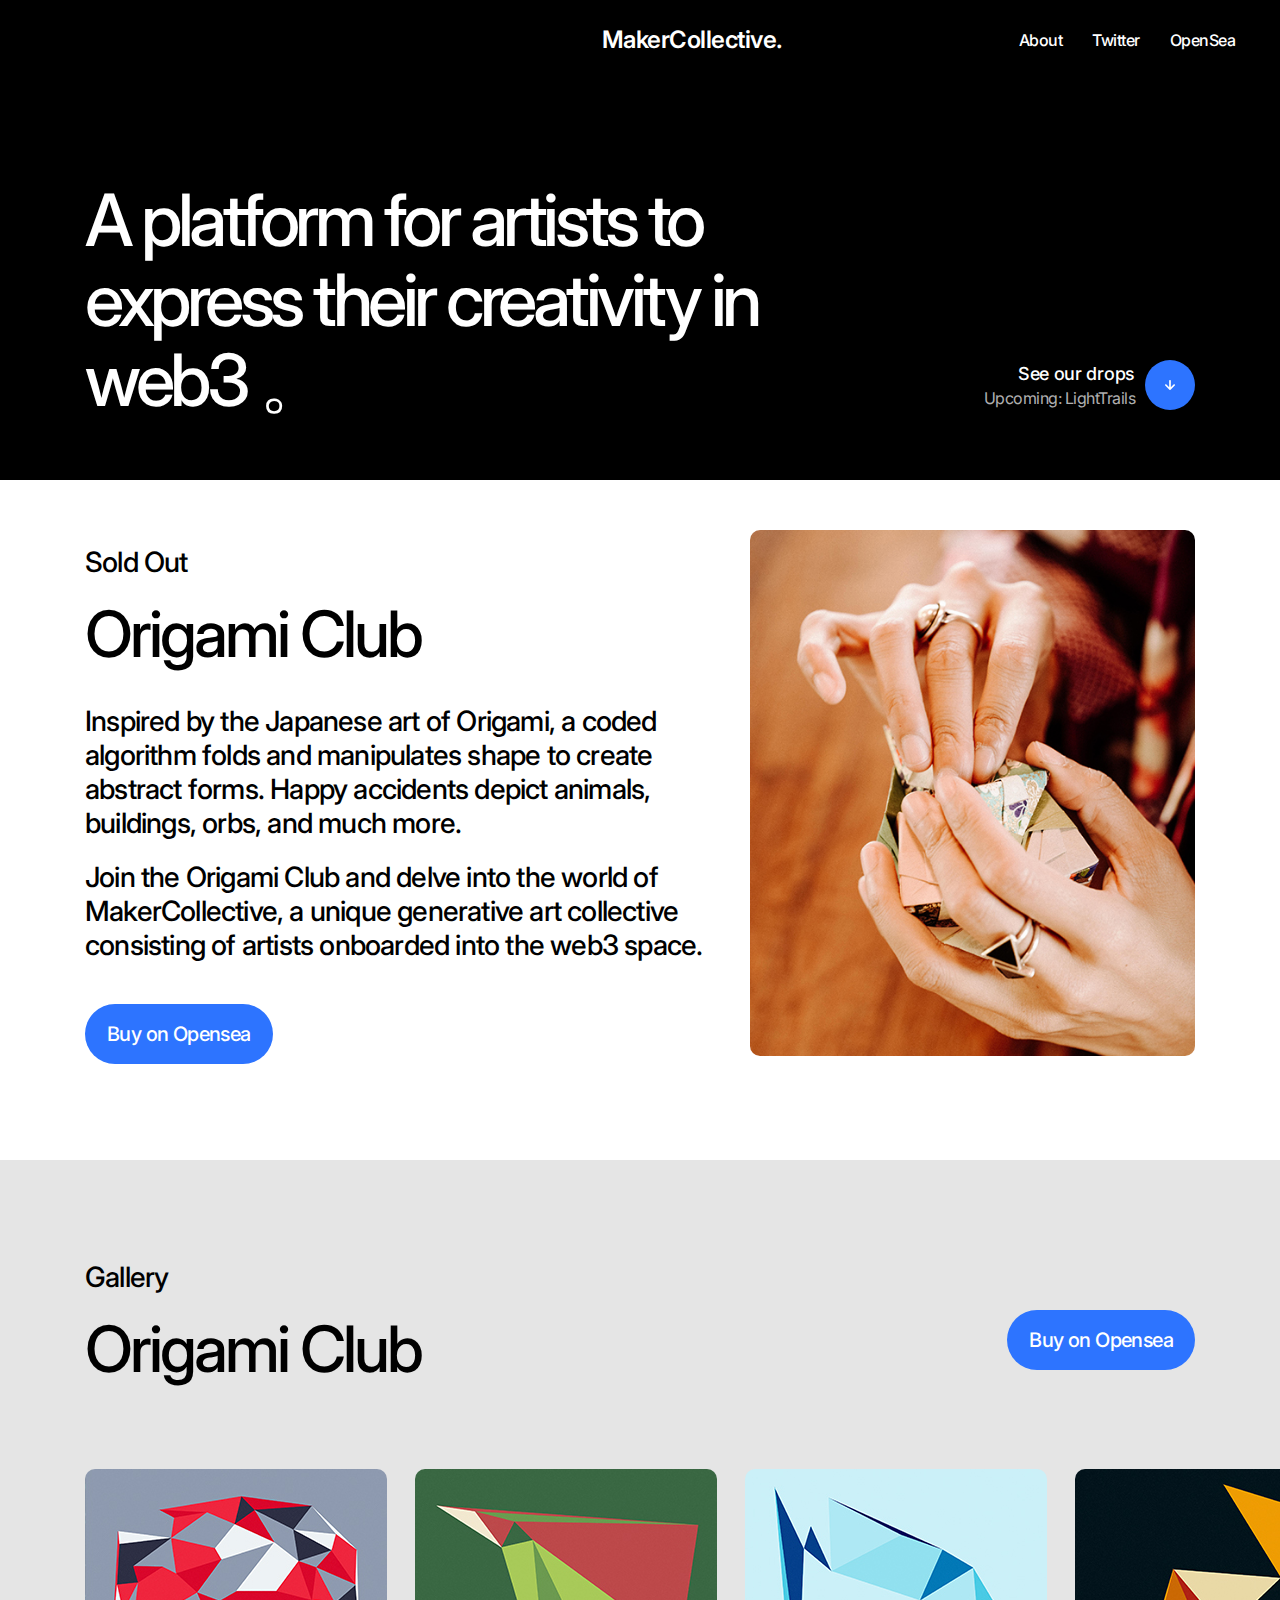
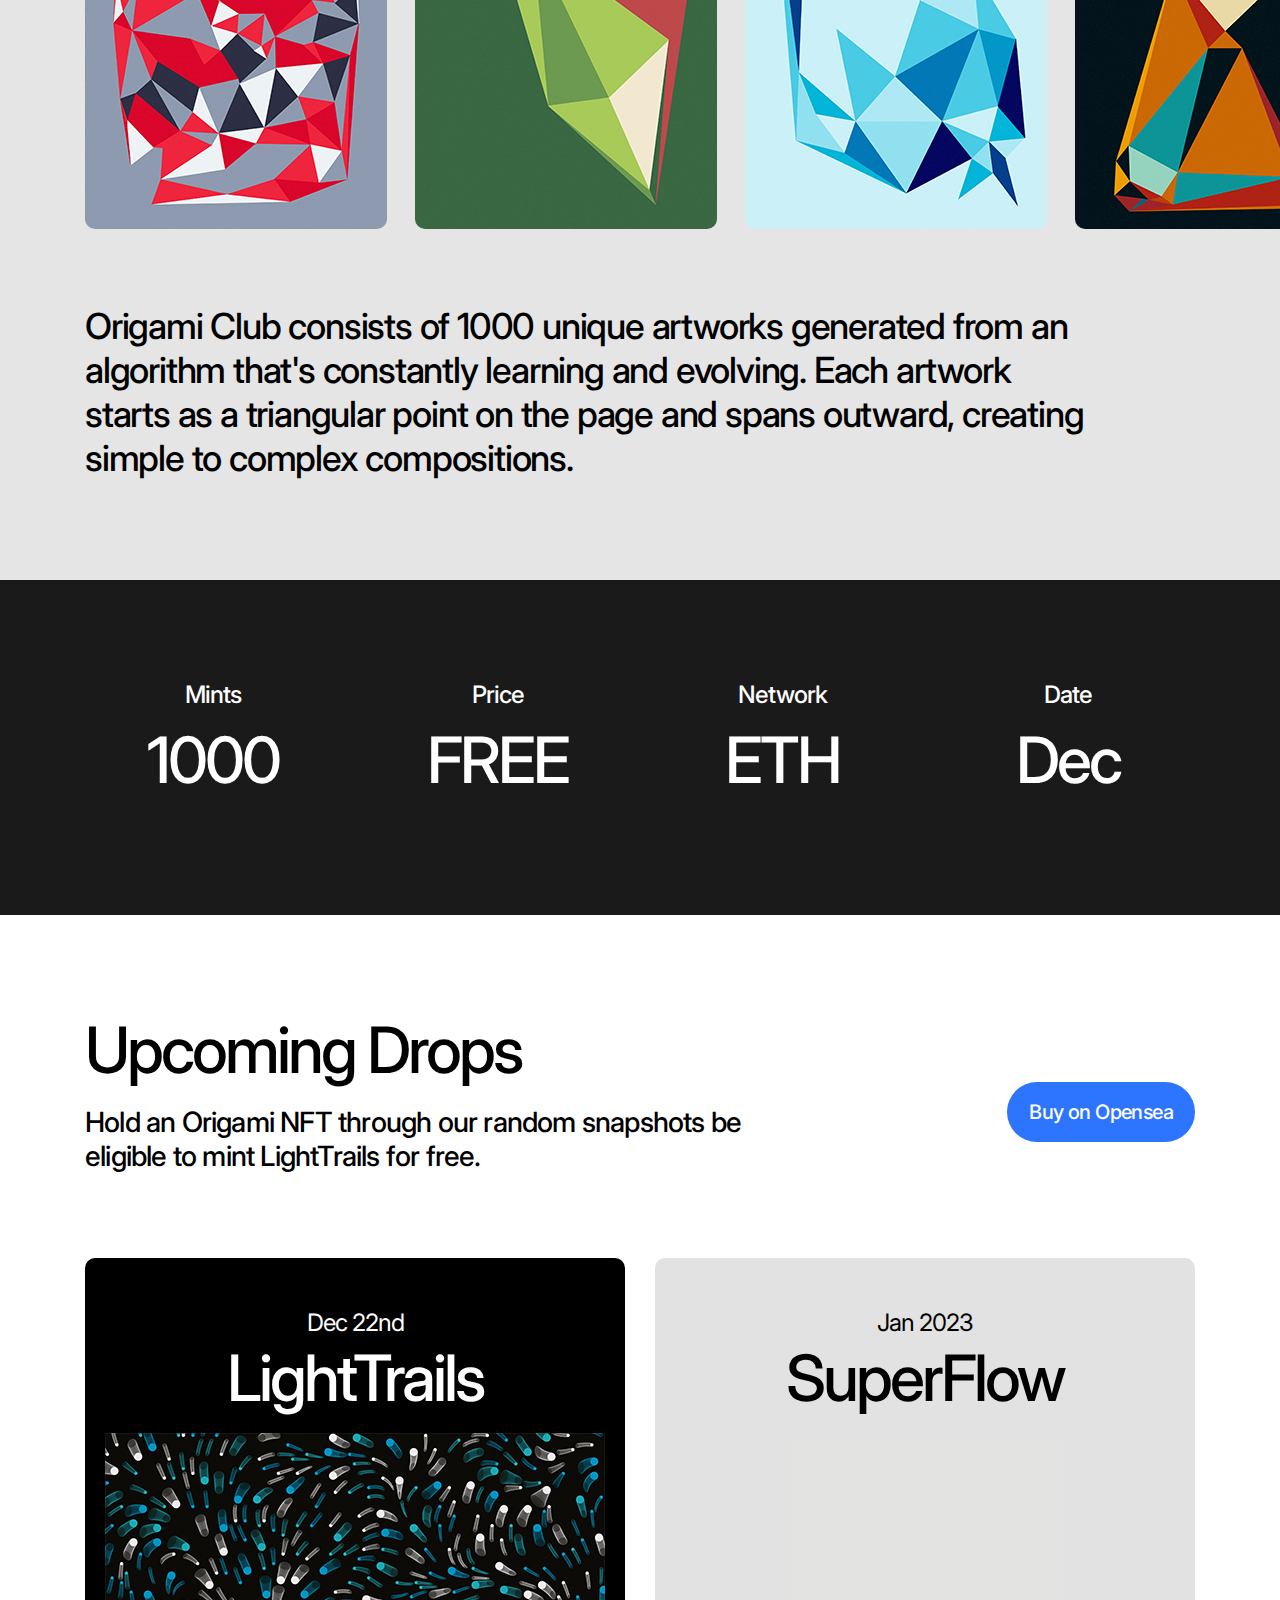
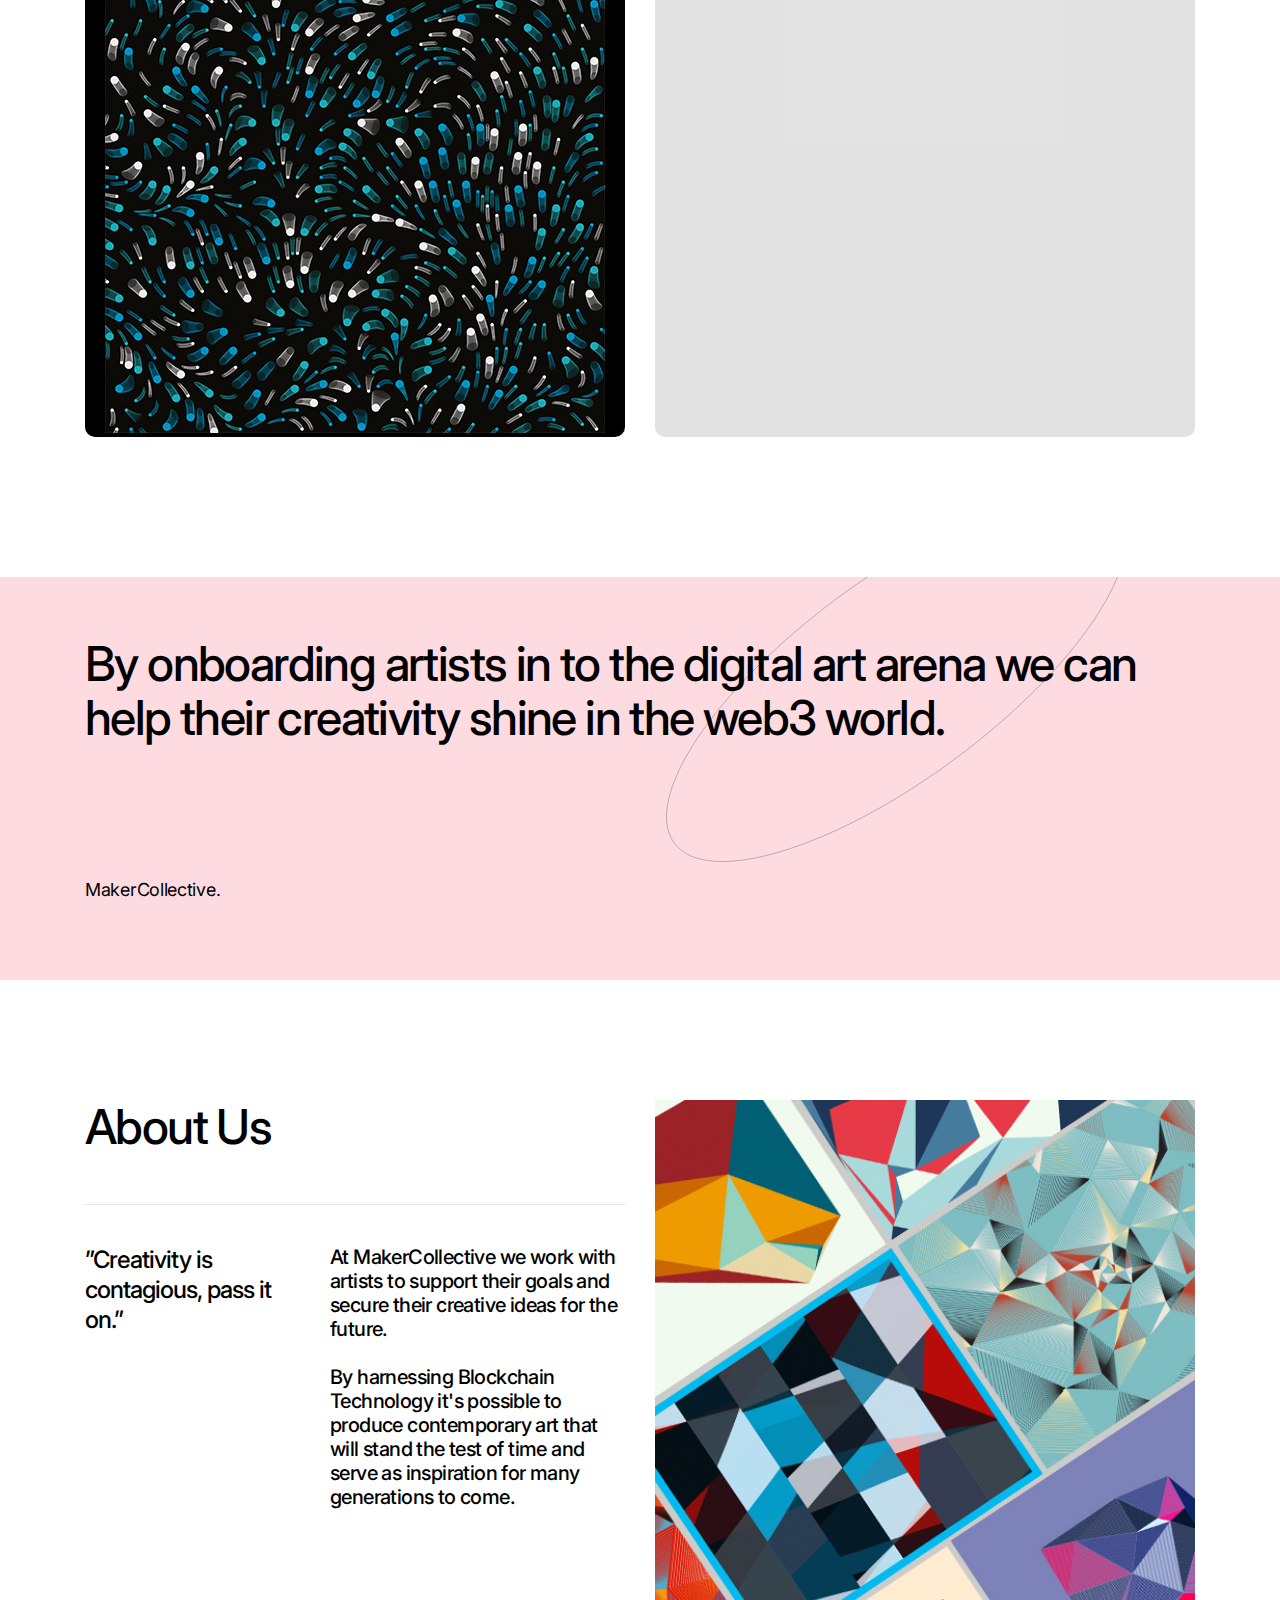
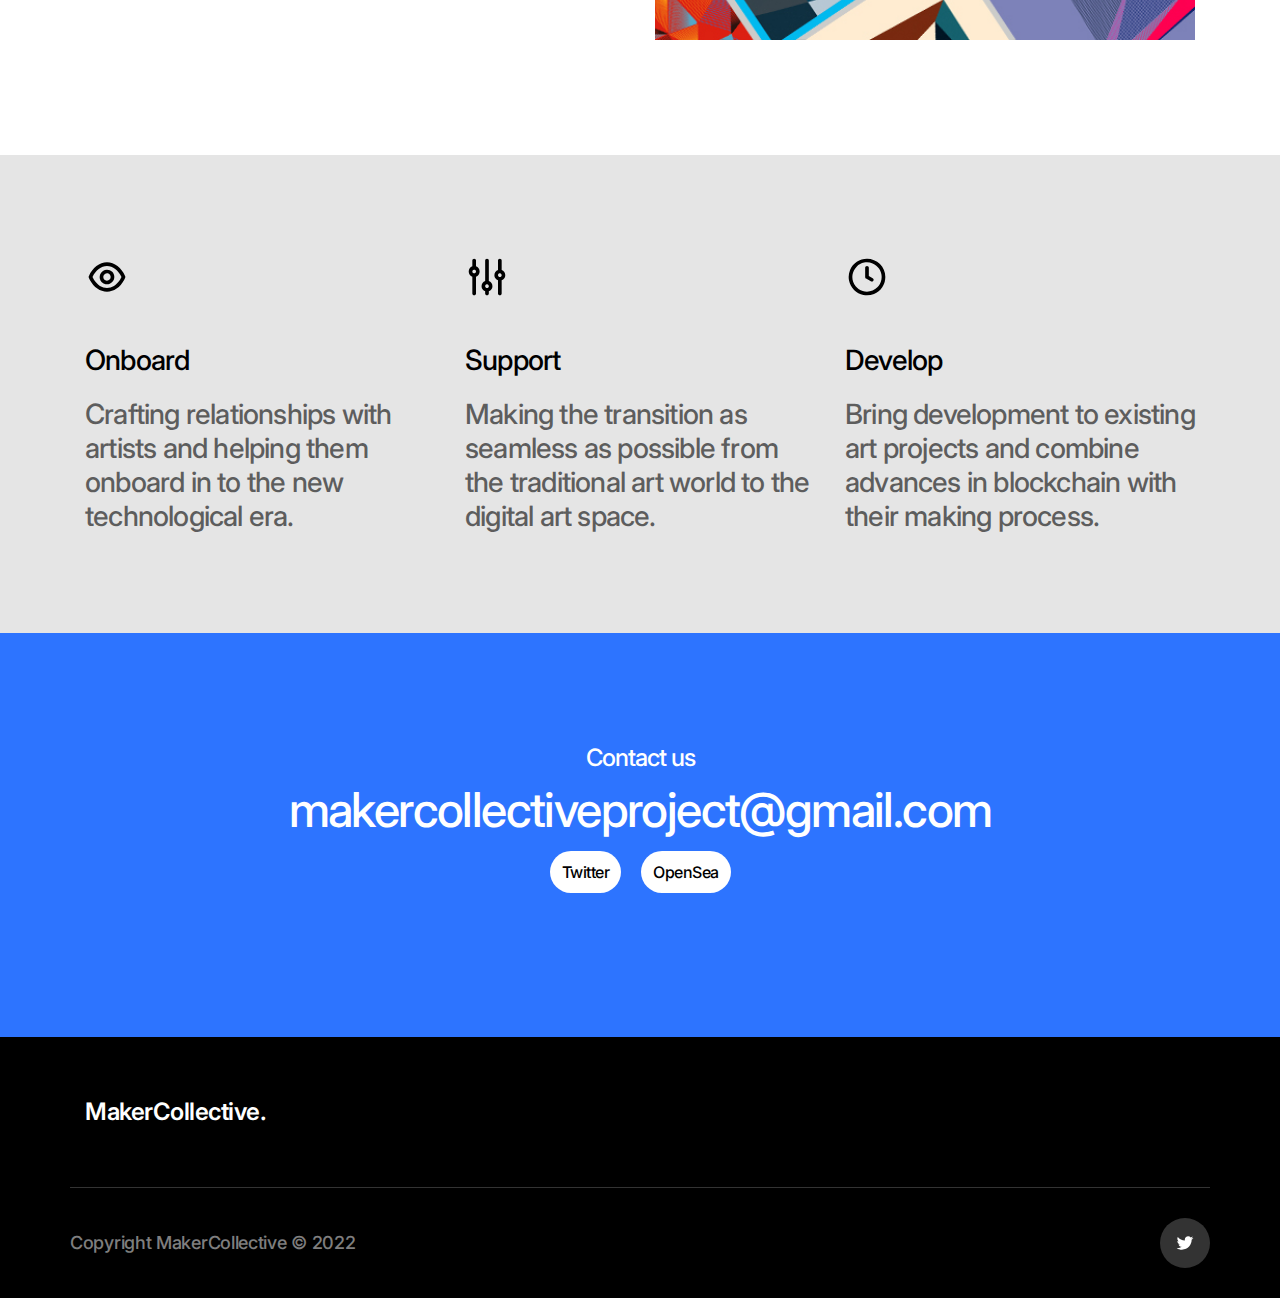
==== commit be888e07: "init" ====
--- a/index.html
+++ b/index.html
@@ -151,7 +151,18 @@
 
             <div id="upcoming" class="block-18 pt-6 pb-7">
                 <div class="container pt-6 pb-6">
-                    <h2 class="mb-6 pb-4 text-left">Upcoming Drops</h2>
+
+					<div class="mb-6 row justify-content-between align-items-center">
+						<div class="col-lg-8">
+                            <h2 class="mb-3 pb-md-1">Upcoming Drops</h5>
+							<h5 class="mb-3 pb-md-4">Hold an Origami NFT through our random snapshots be eligible to mint LightTrails for free.</h2>
+						</div>
+						<div class="col-lg-4 text-end">
+							<a href="https://opensea.io/collection/origami-club-by-makercollective" class="btn large accent br-63">Buy on Opensea</a>
+						</div>
+					</div>
+
+                   
                     <div class="row align-items-stretch pb-3">
 
                         <div class="mb-7 mb-lg-0 col-lg-6">
@@ -162,6 +173,7 @@
                                     </div>
                                     <img class=pb-6" src="i/lighttrail.png" srcset="i/lighttrail@2x.png 2x" alt="" />
                                 </div>
+
                           
                         </div>
    
@@ -176,7 +188,6 @@
 							</div>
 
 						</div>
-
 
                     </div>
                 </div>
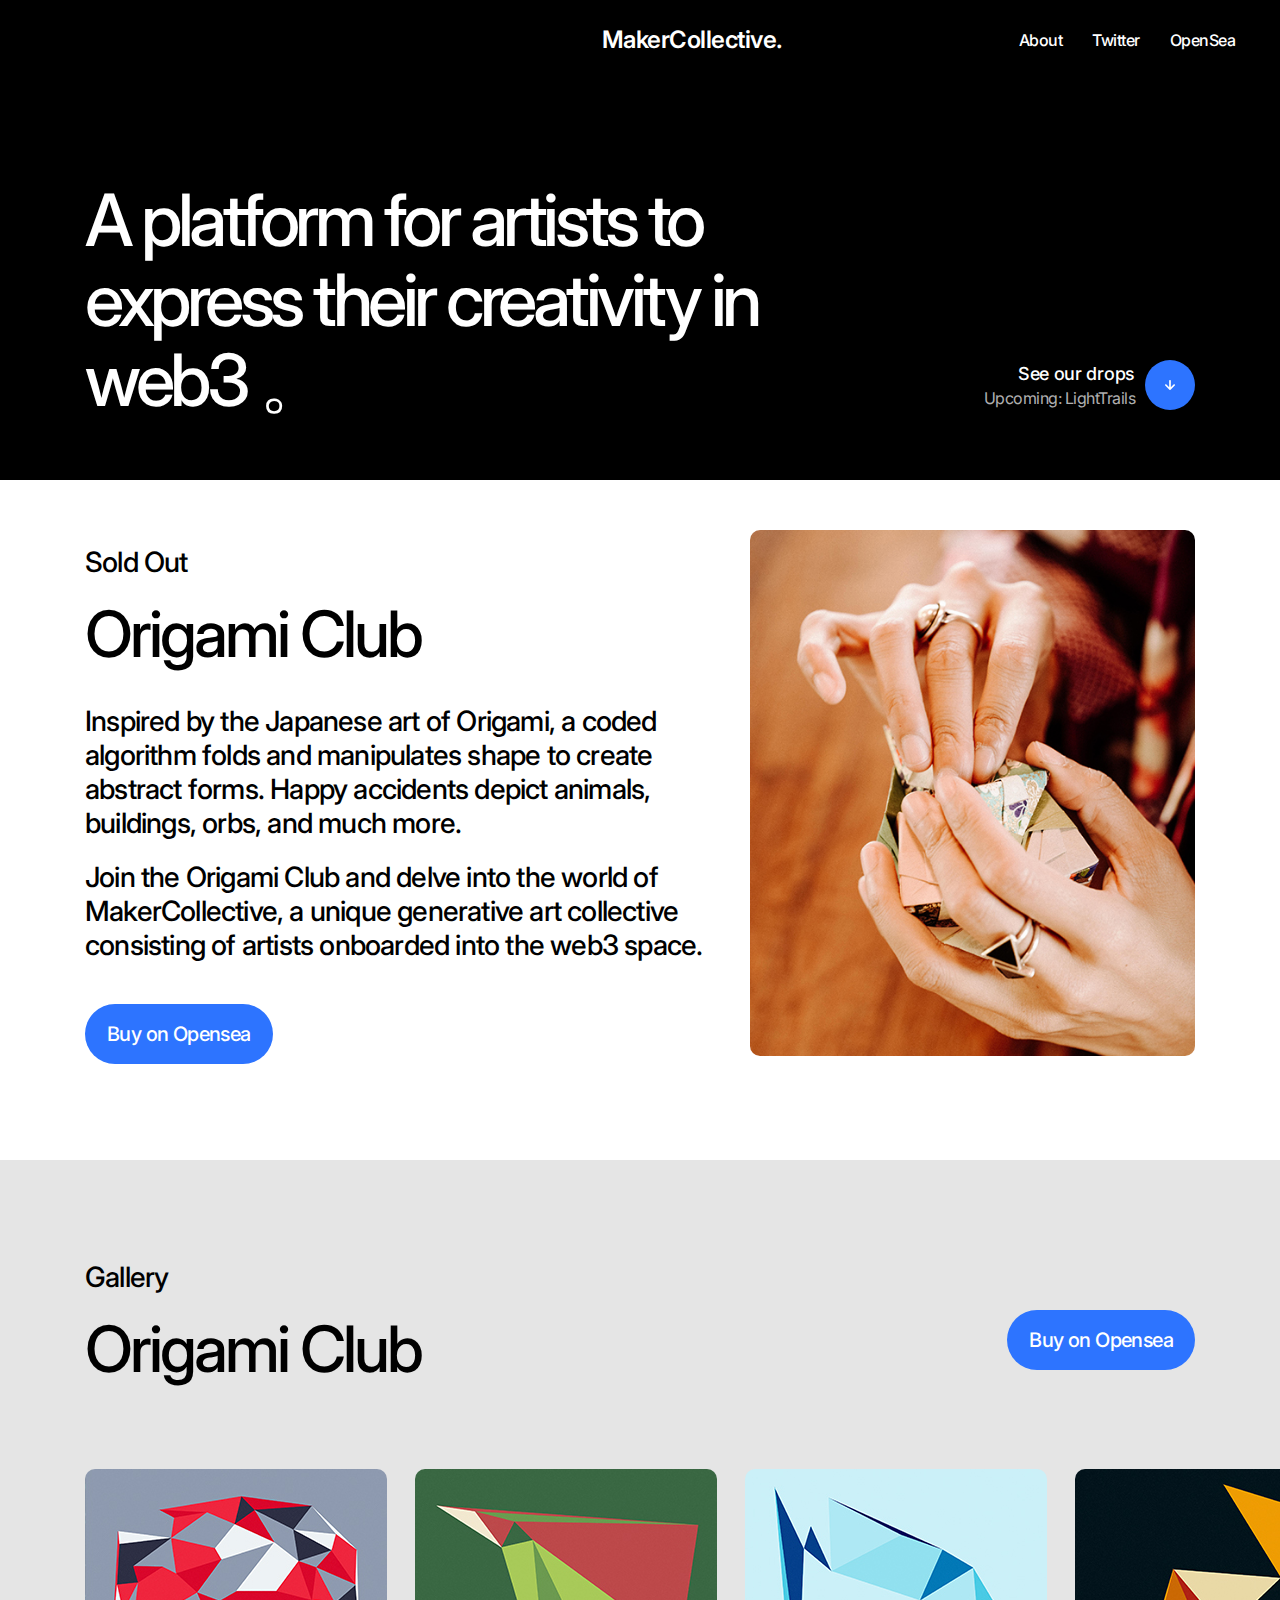
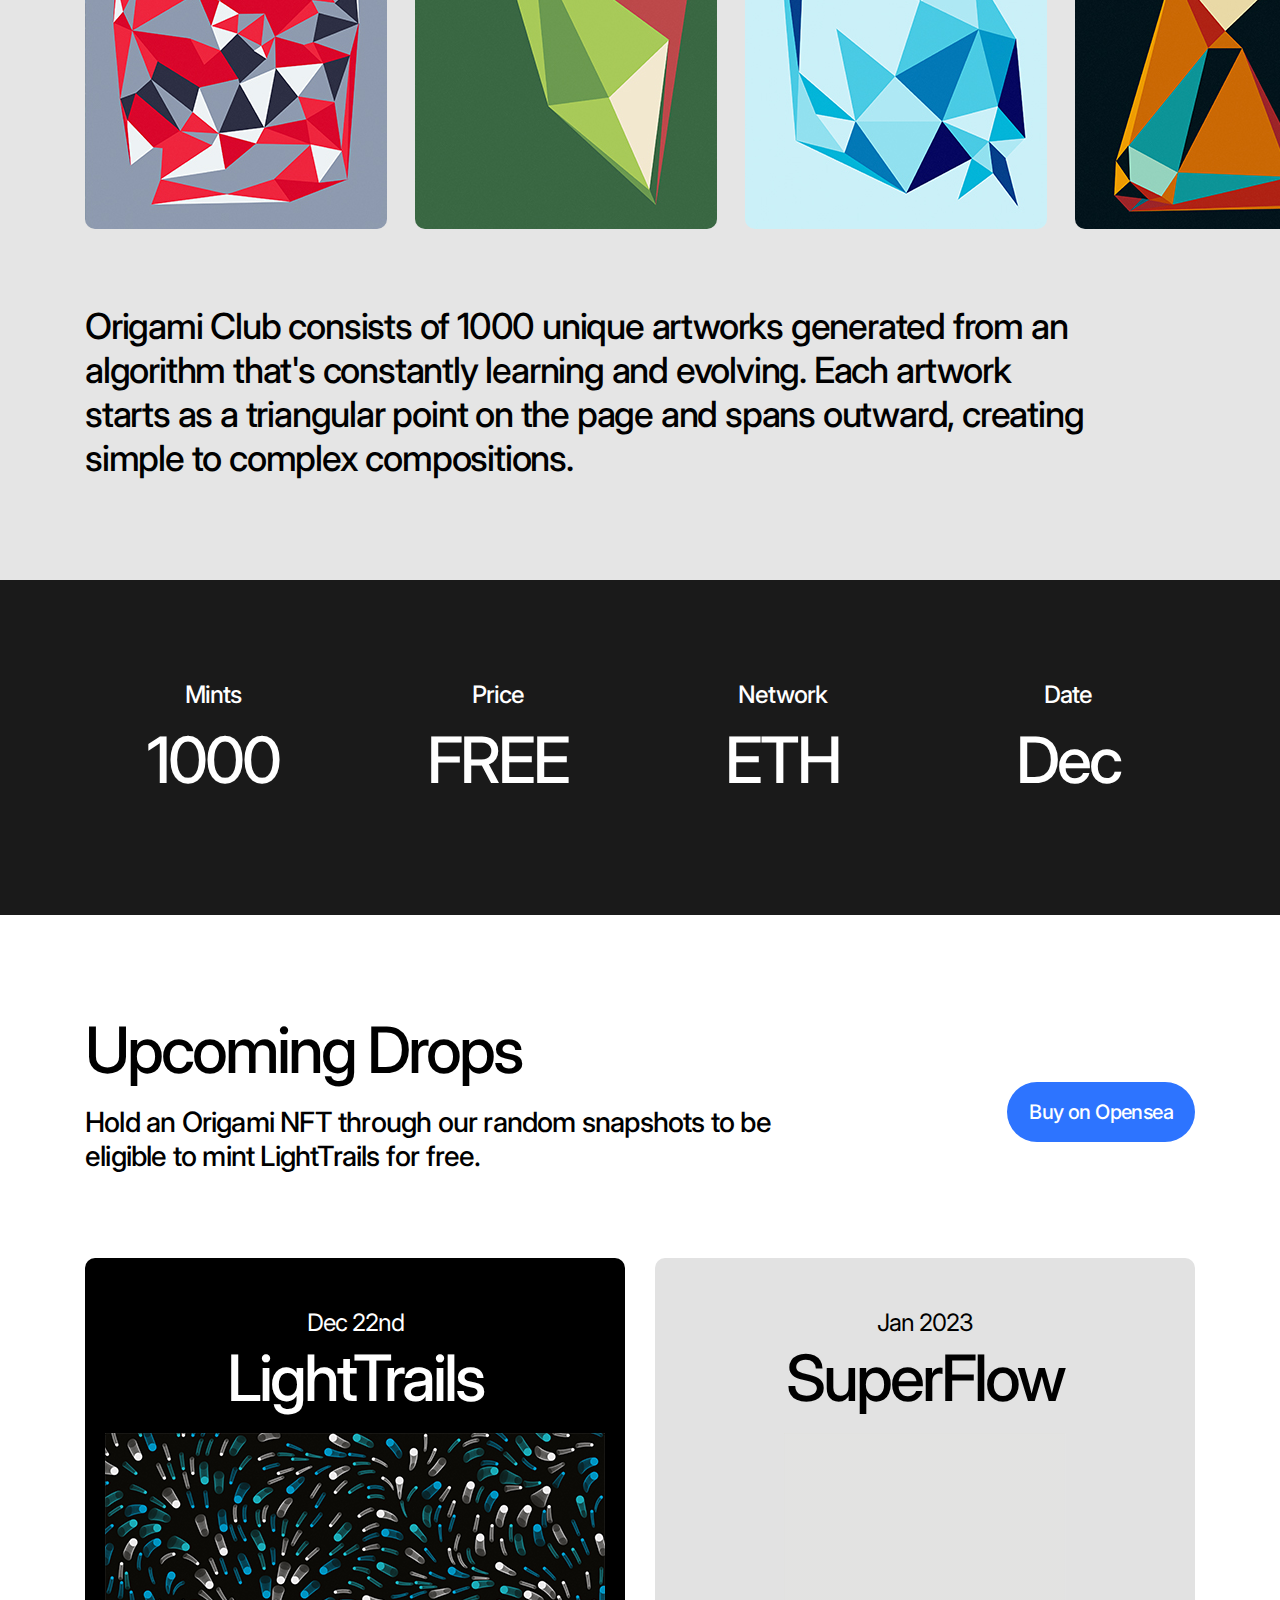
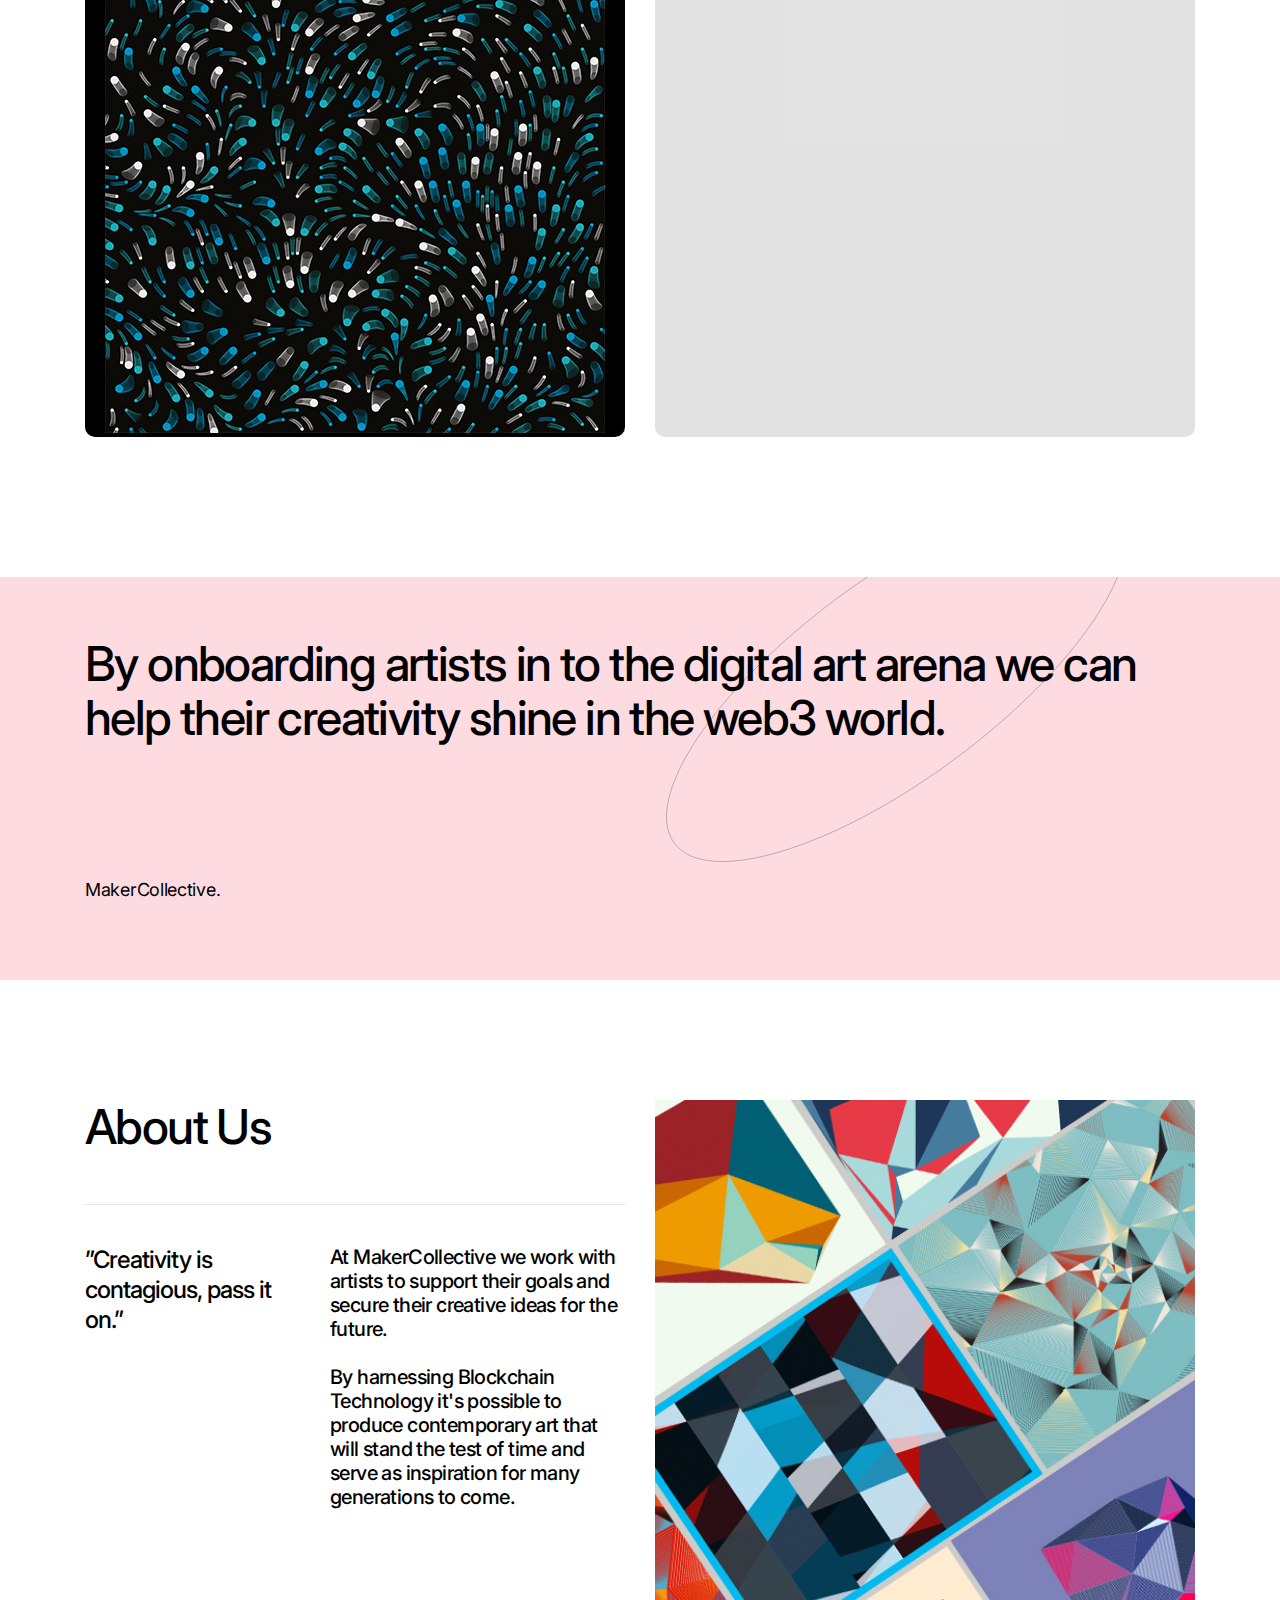
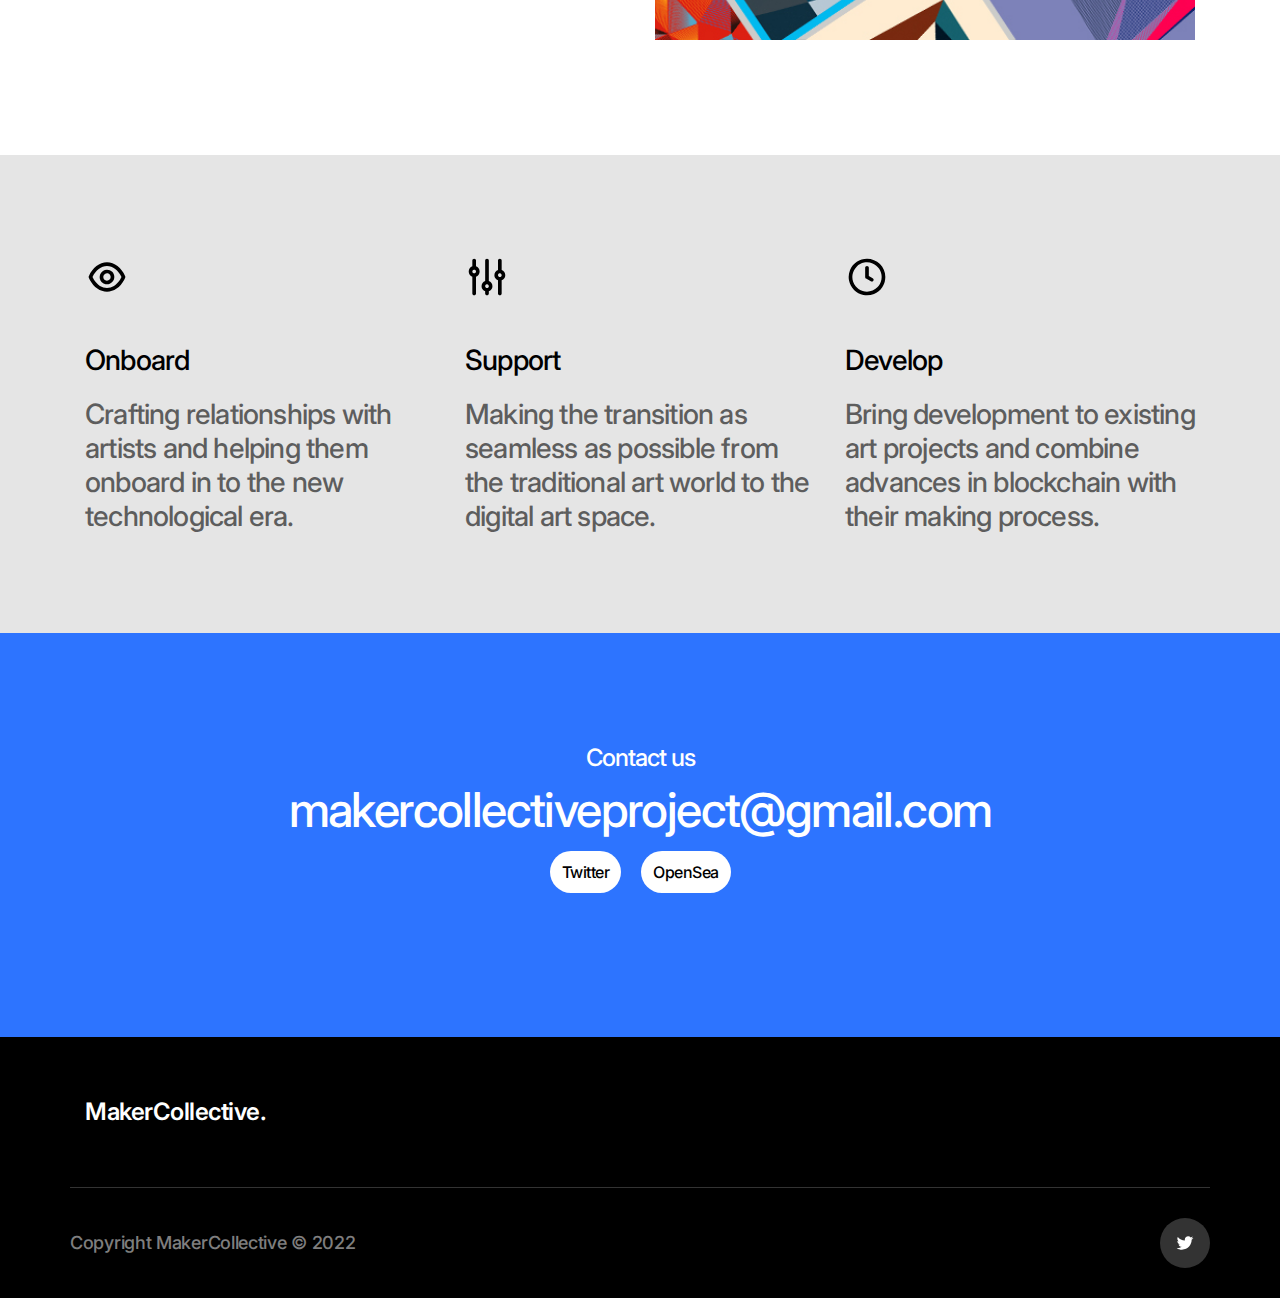
==== commit 5520357e: "init" ====
--- a/index.html
+++ b/index.html
@@ -155,7 +155,7 @@
 					<div class="mb-6 row justify-content-between align-items-center">
 						<div class="col-lg-8">
                             <h2 class="mb-3 pb-md-1">Upcoming Drops</h5>
-							<h5 class="mb-3 pb-md-4">Hold an Origami NFT through our random snapshots be eligible to mint LightTrails for free.</h2>
+							<h5 class="mb-3 pb-md-4">Hold an Origami NFT through our random snapshots to be eligible to mint LightTrails for free.</h2>
 						</div>
 						<div class="col-lg-4 text-end">
 							<a href="https://opensea.io/collection/origami-club-by-makercollective" class="btn large accent br-63">Buy on Opensea</a>
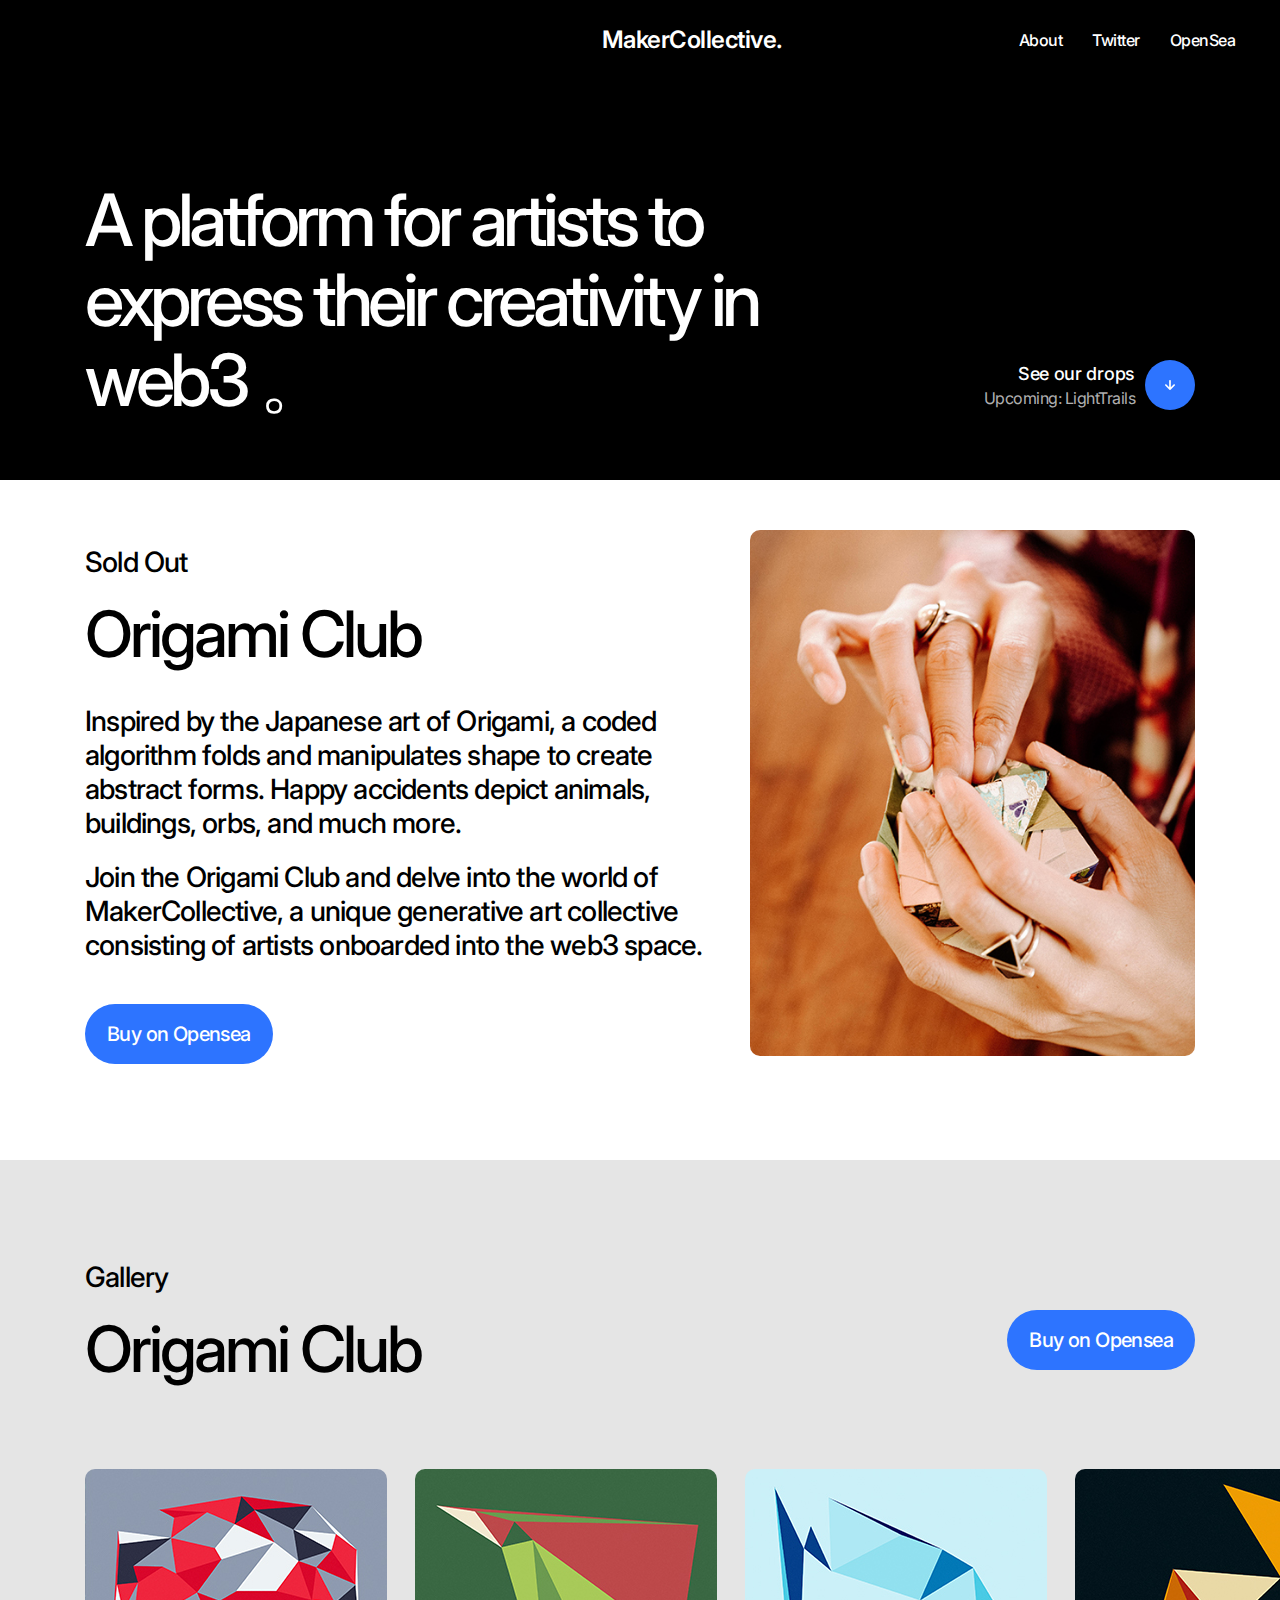
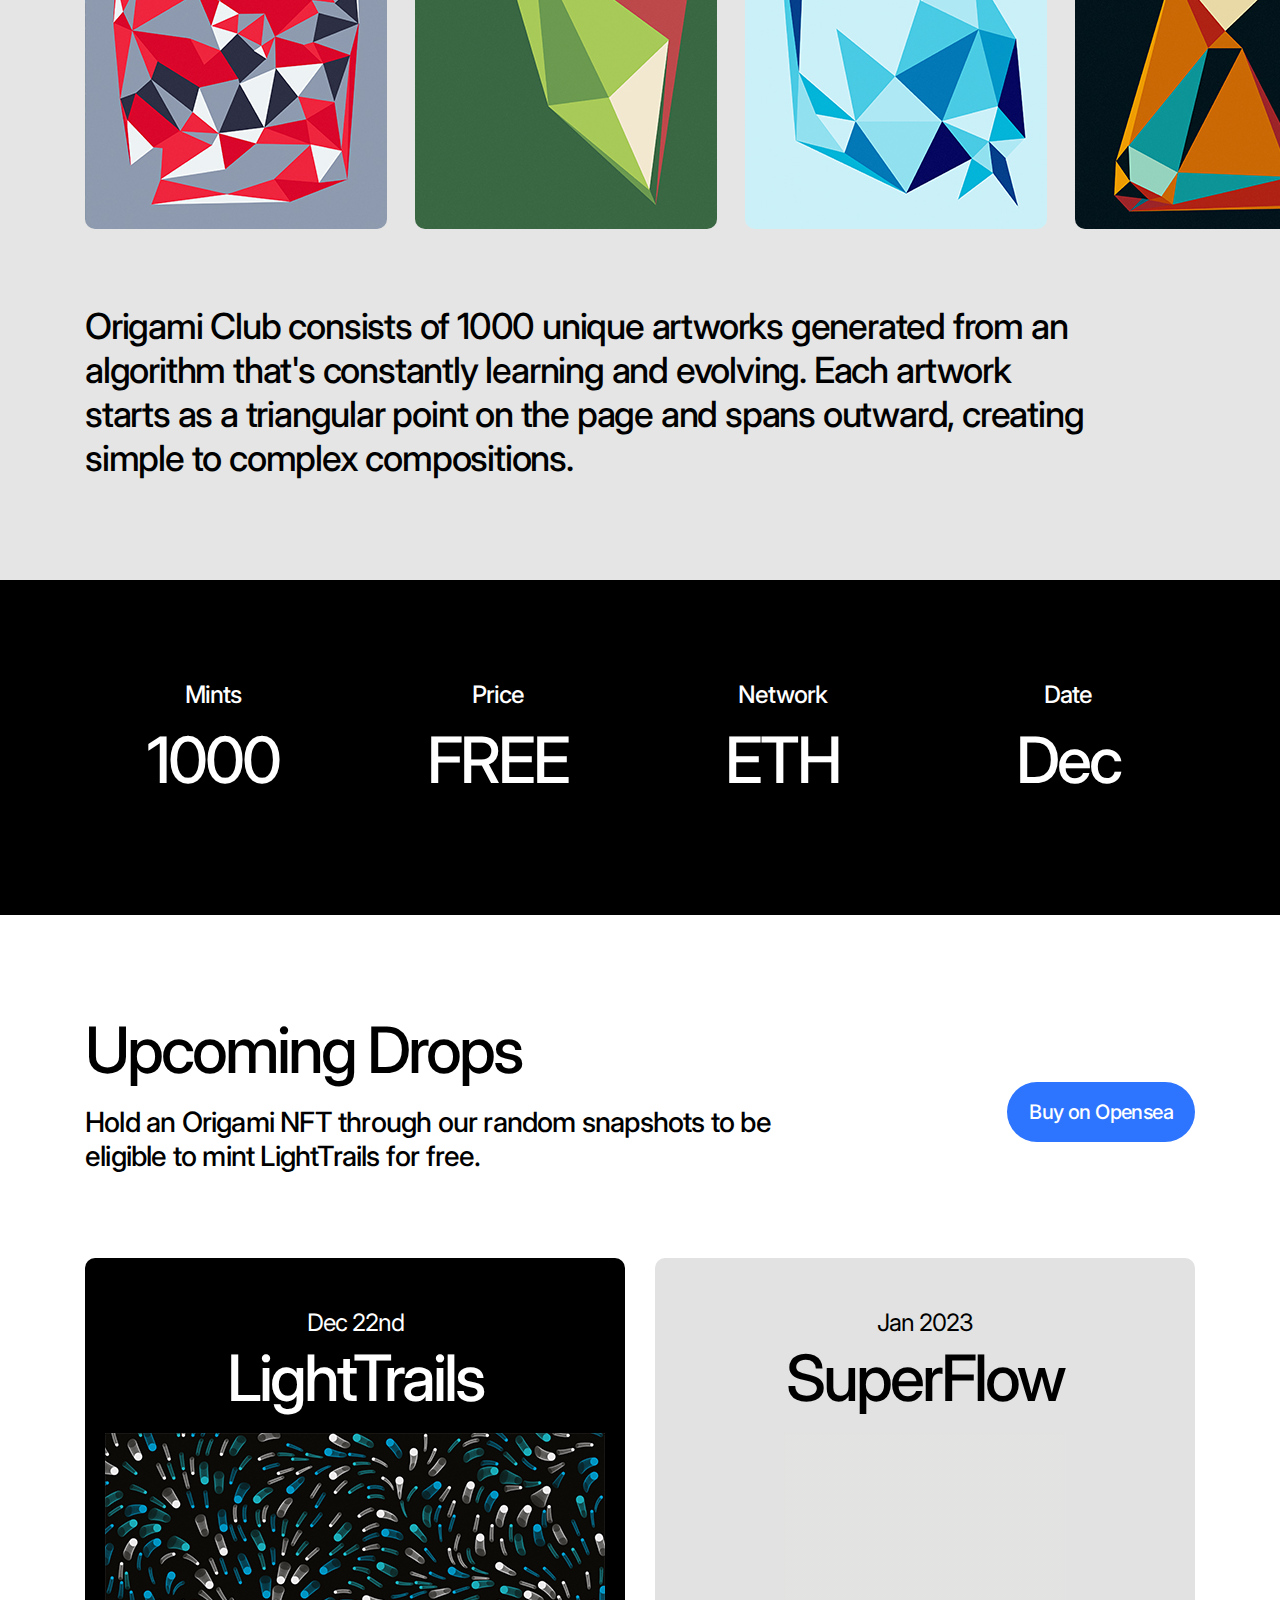
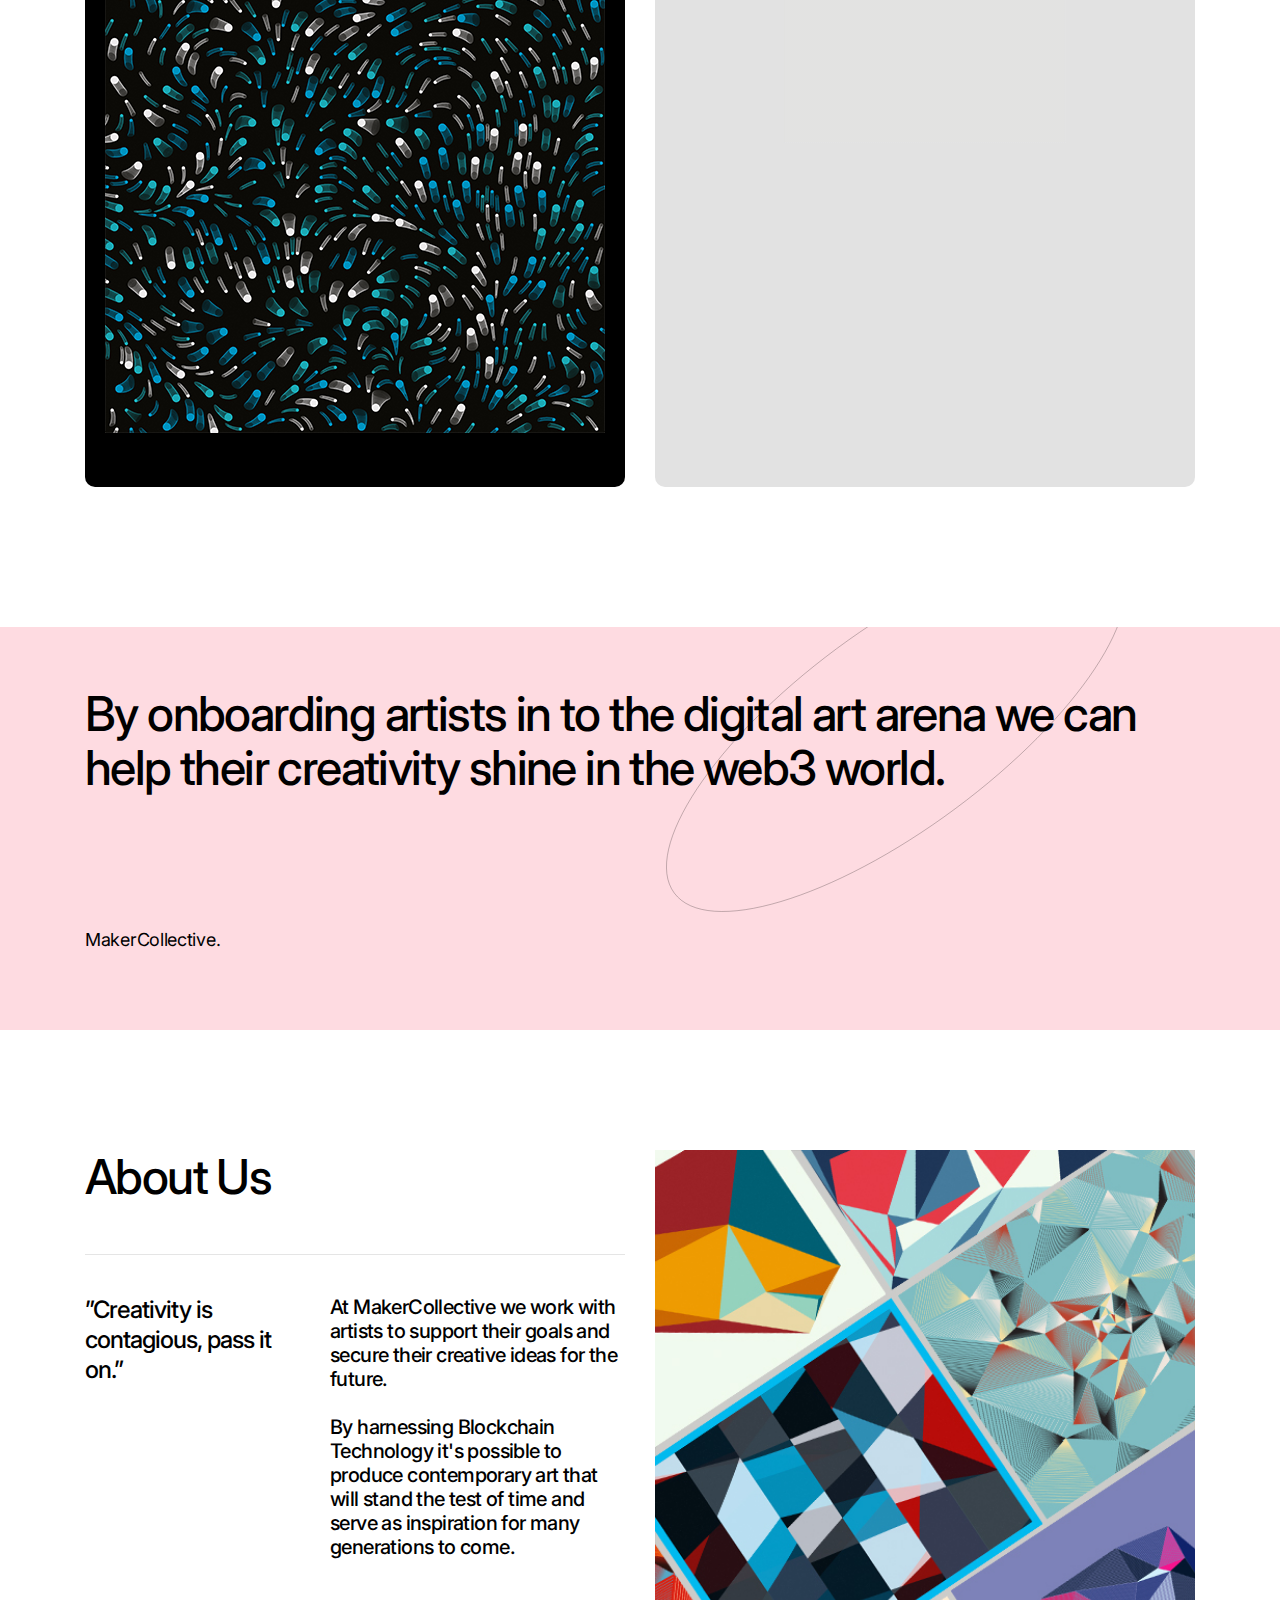
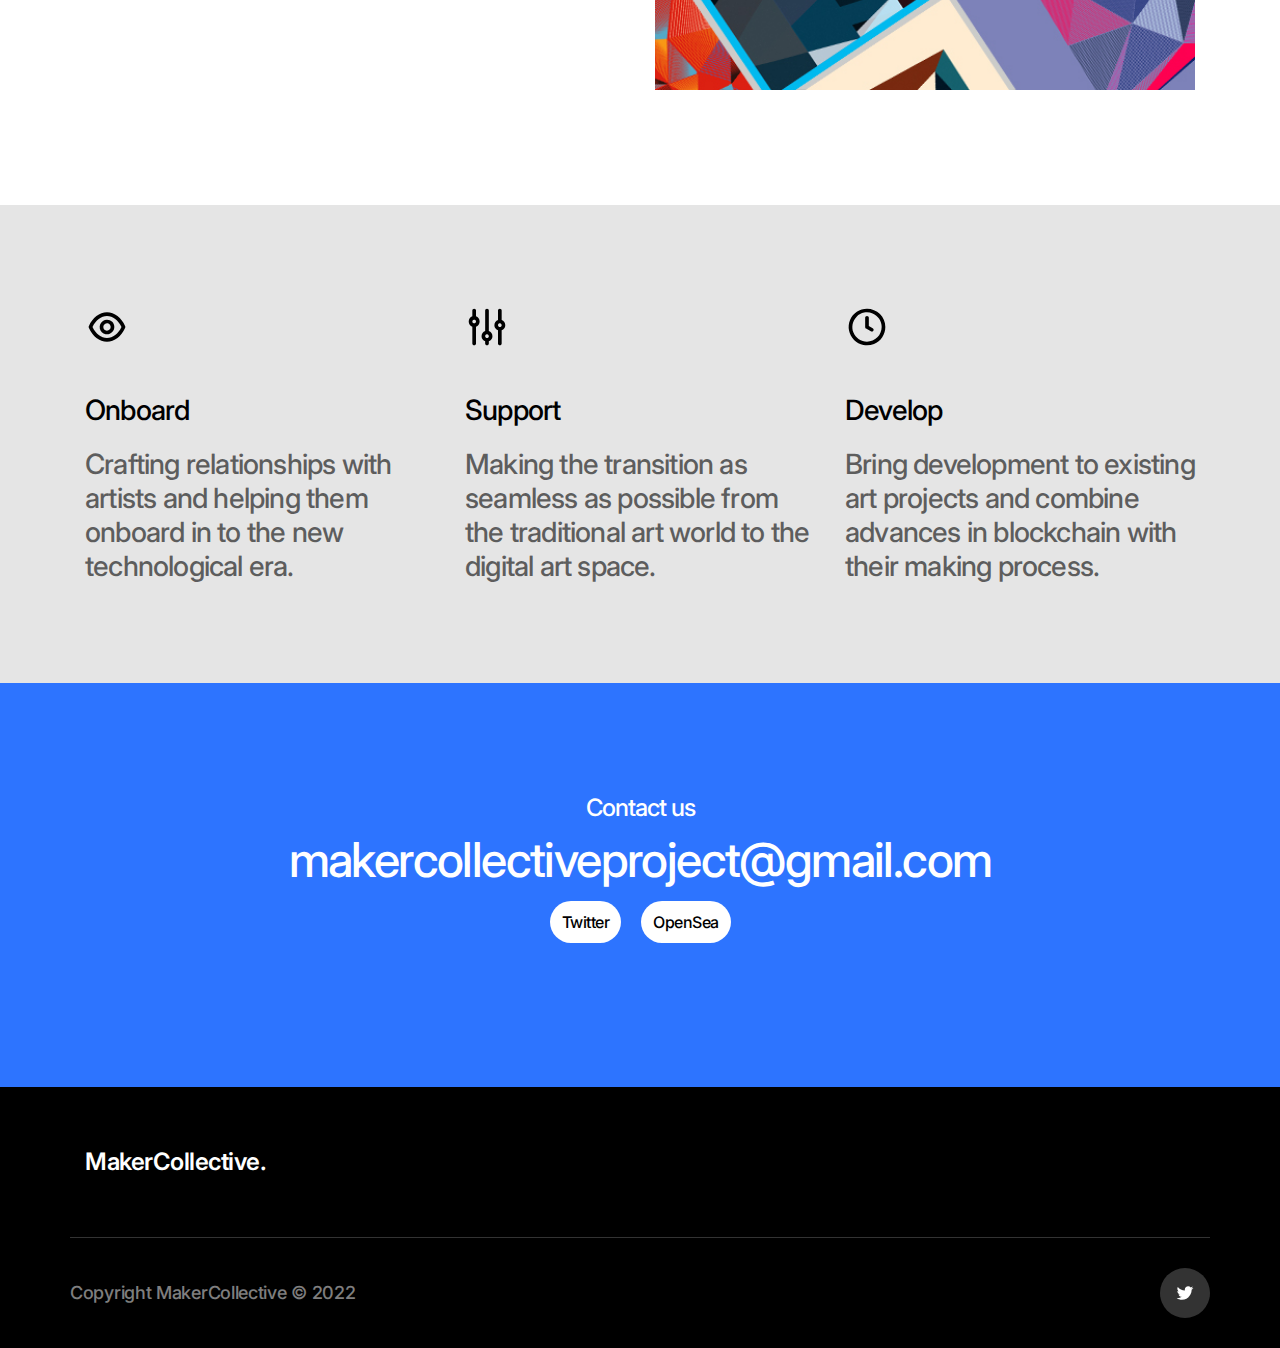
==== commit bdebcedc: "init" ====
--- a/index.html
+++ b/index.html
@@ -125,7 +125,7 @@
 				</div>
 			</div>
 
-			<div class="block-14 pt-8 pb-8" style="background:#1a1a1a;">
+			<div class="block-14 pt-8 pb-8" style="background:#000000;">
 				<div class="container text-center">
 					<div class="mb-4 row justify-content-between align-items-start">
 						<div class="col-6 col-sm-3 mb-5 mb-sm-0 text-center text-white">
@@ -166,7 +166,7 @@
                     <div class="row align-items-stretch pb-3">
 
                         <div class="mb-7 mb-lg-0 col-lg-6">
-                                <div class="project-block h-full br-10 text-white text-center pt-6" style="background:#000000;">
+                                <div class="project-block h-full br-10 text-white text-center pt-6 pb-6" style="background:#000000;">
                                     <p class="mb-1 lead">Dec 22nd</p>
                                     <div class="d-flex justify-content-center pb-4">
                                         <h2 class="col-11 col-xl-10">LightTrails</h2>
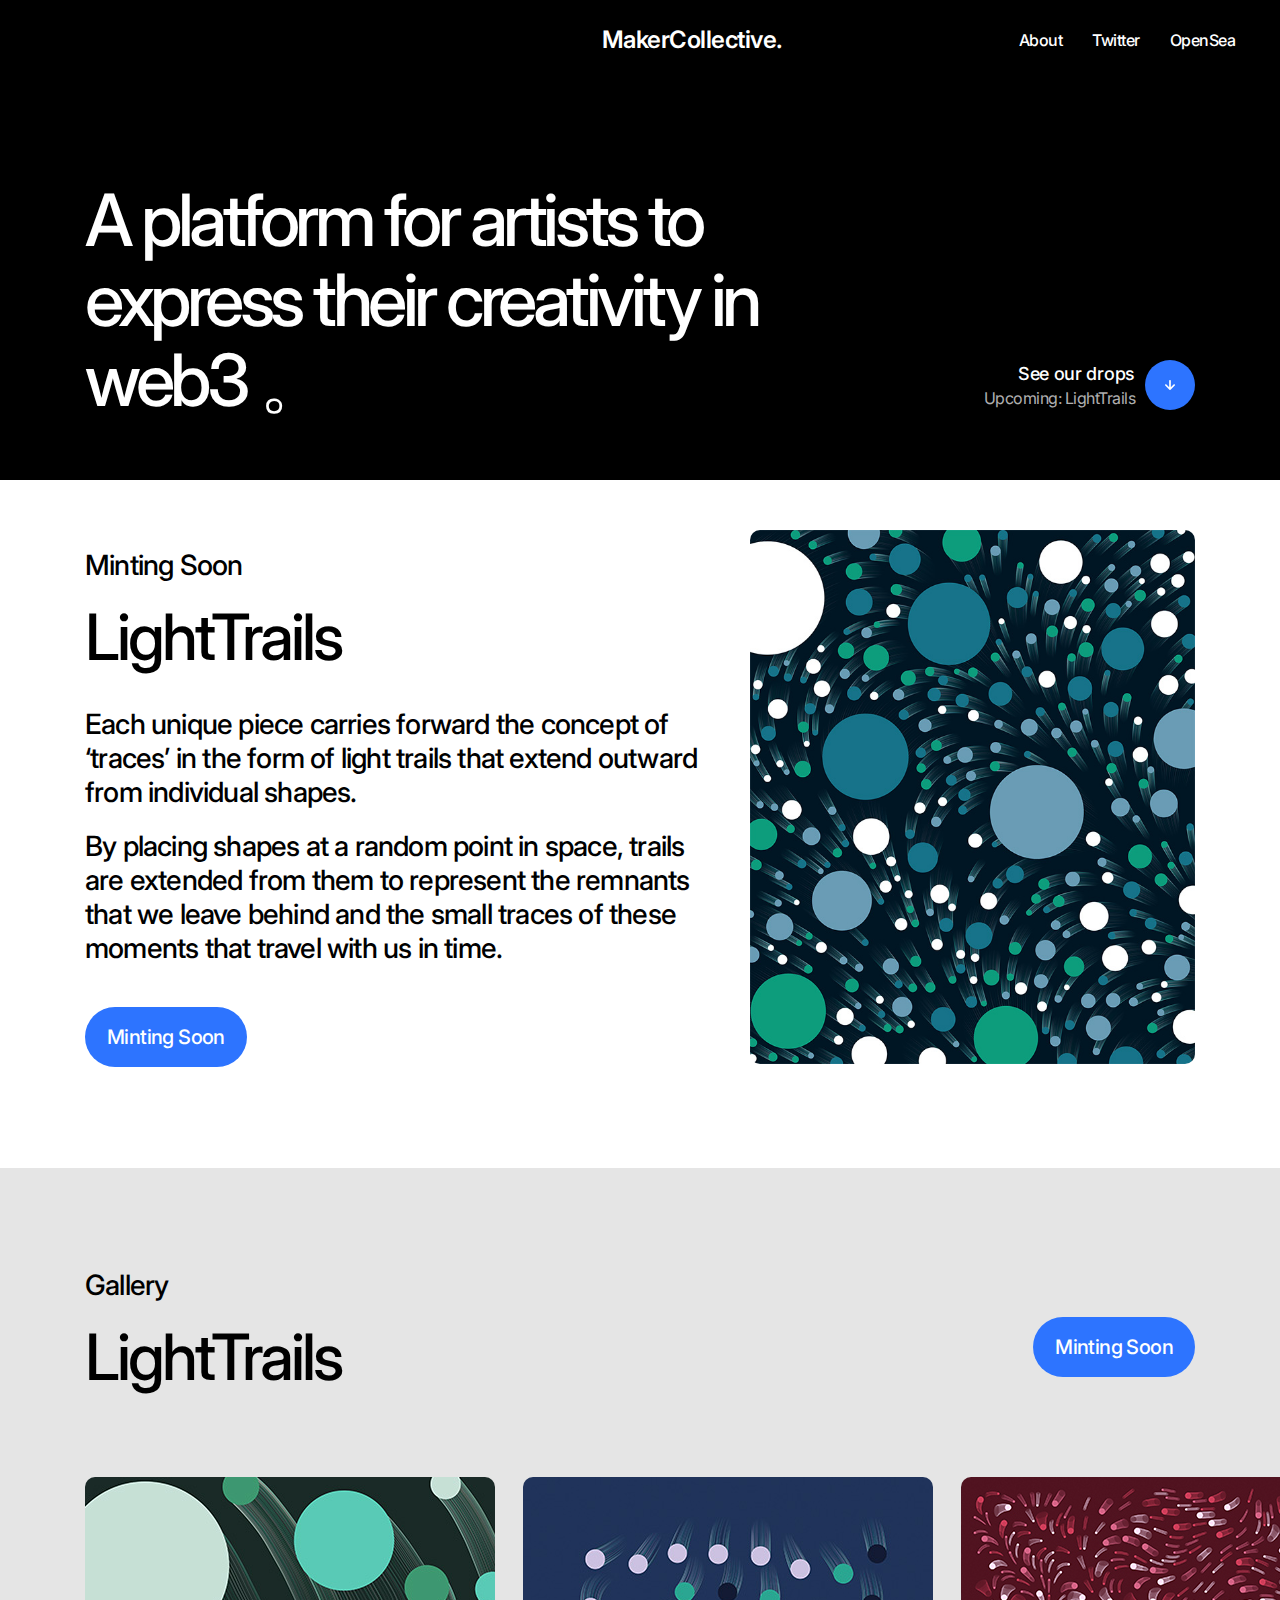
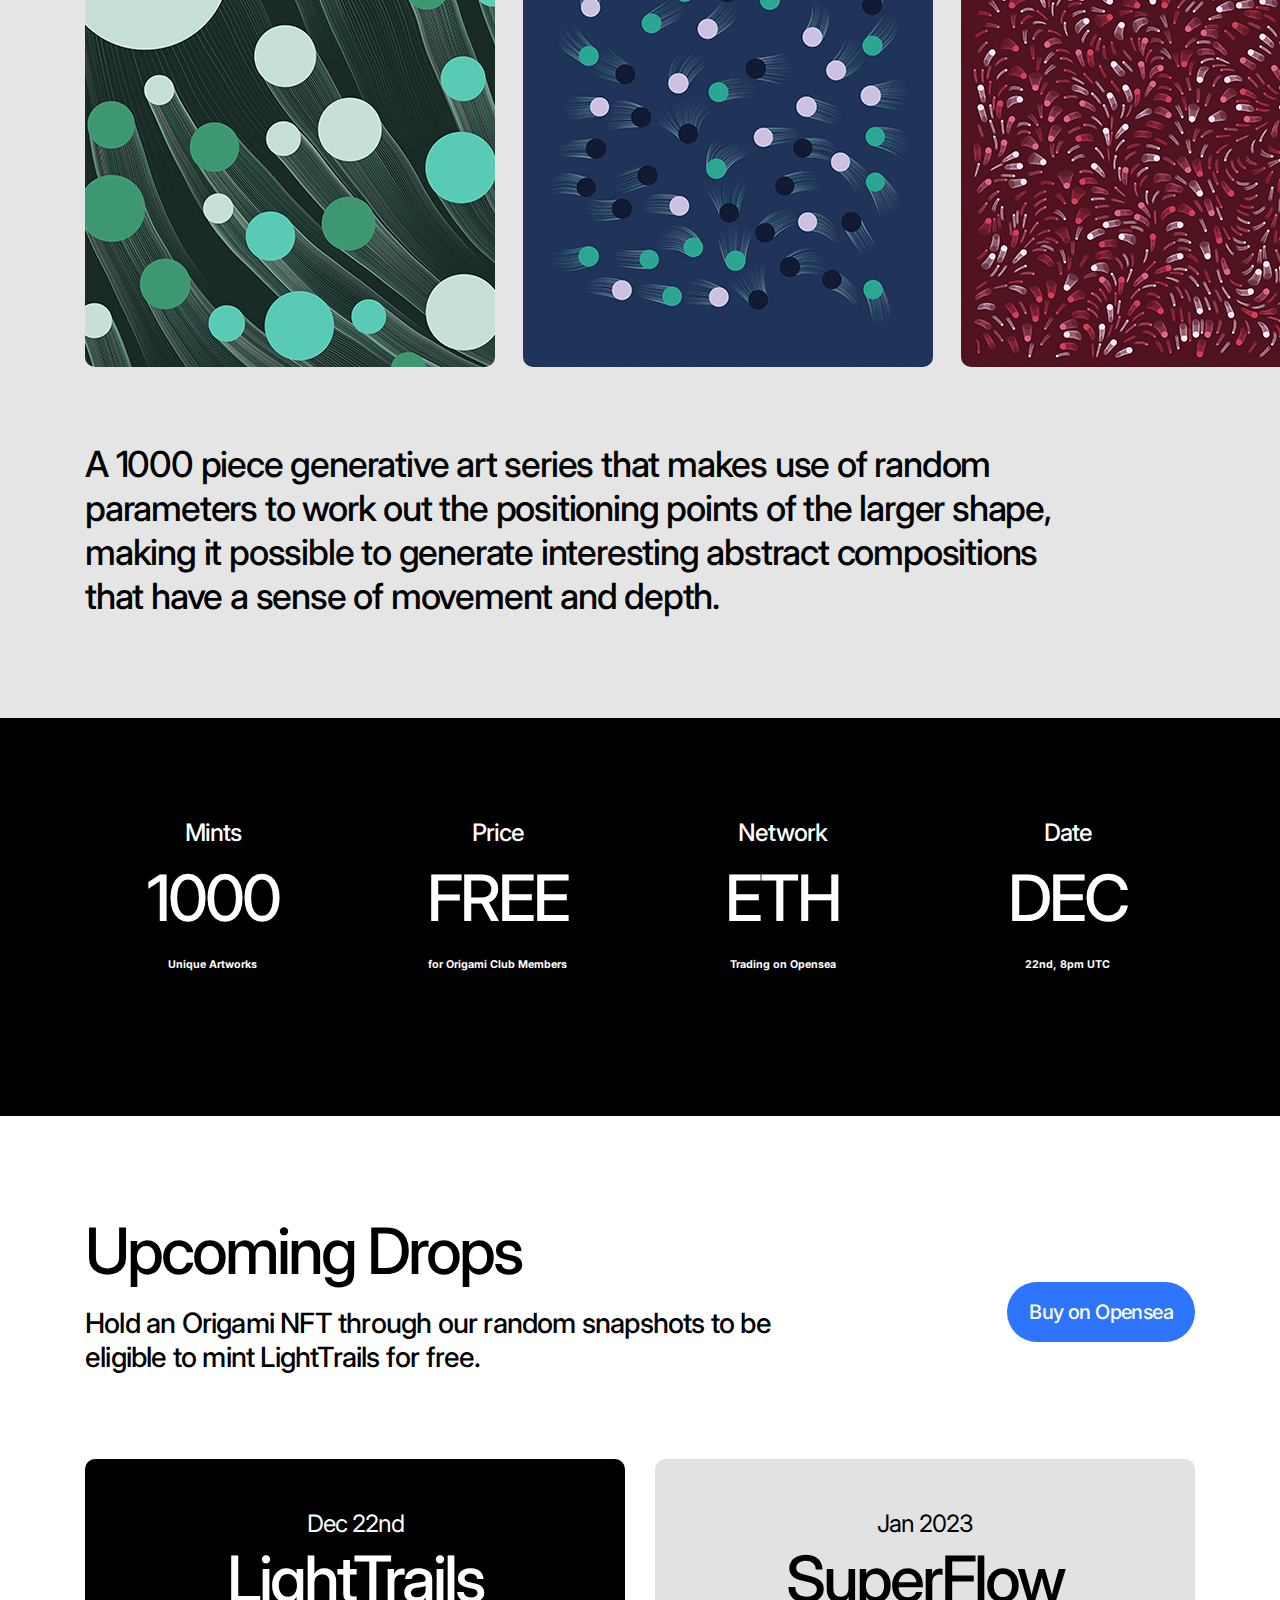
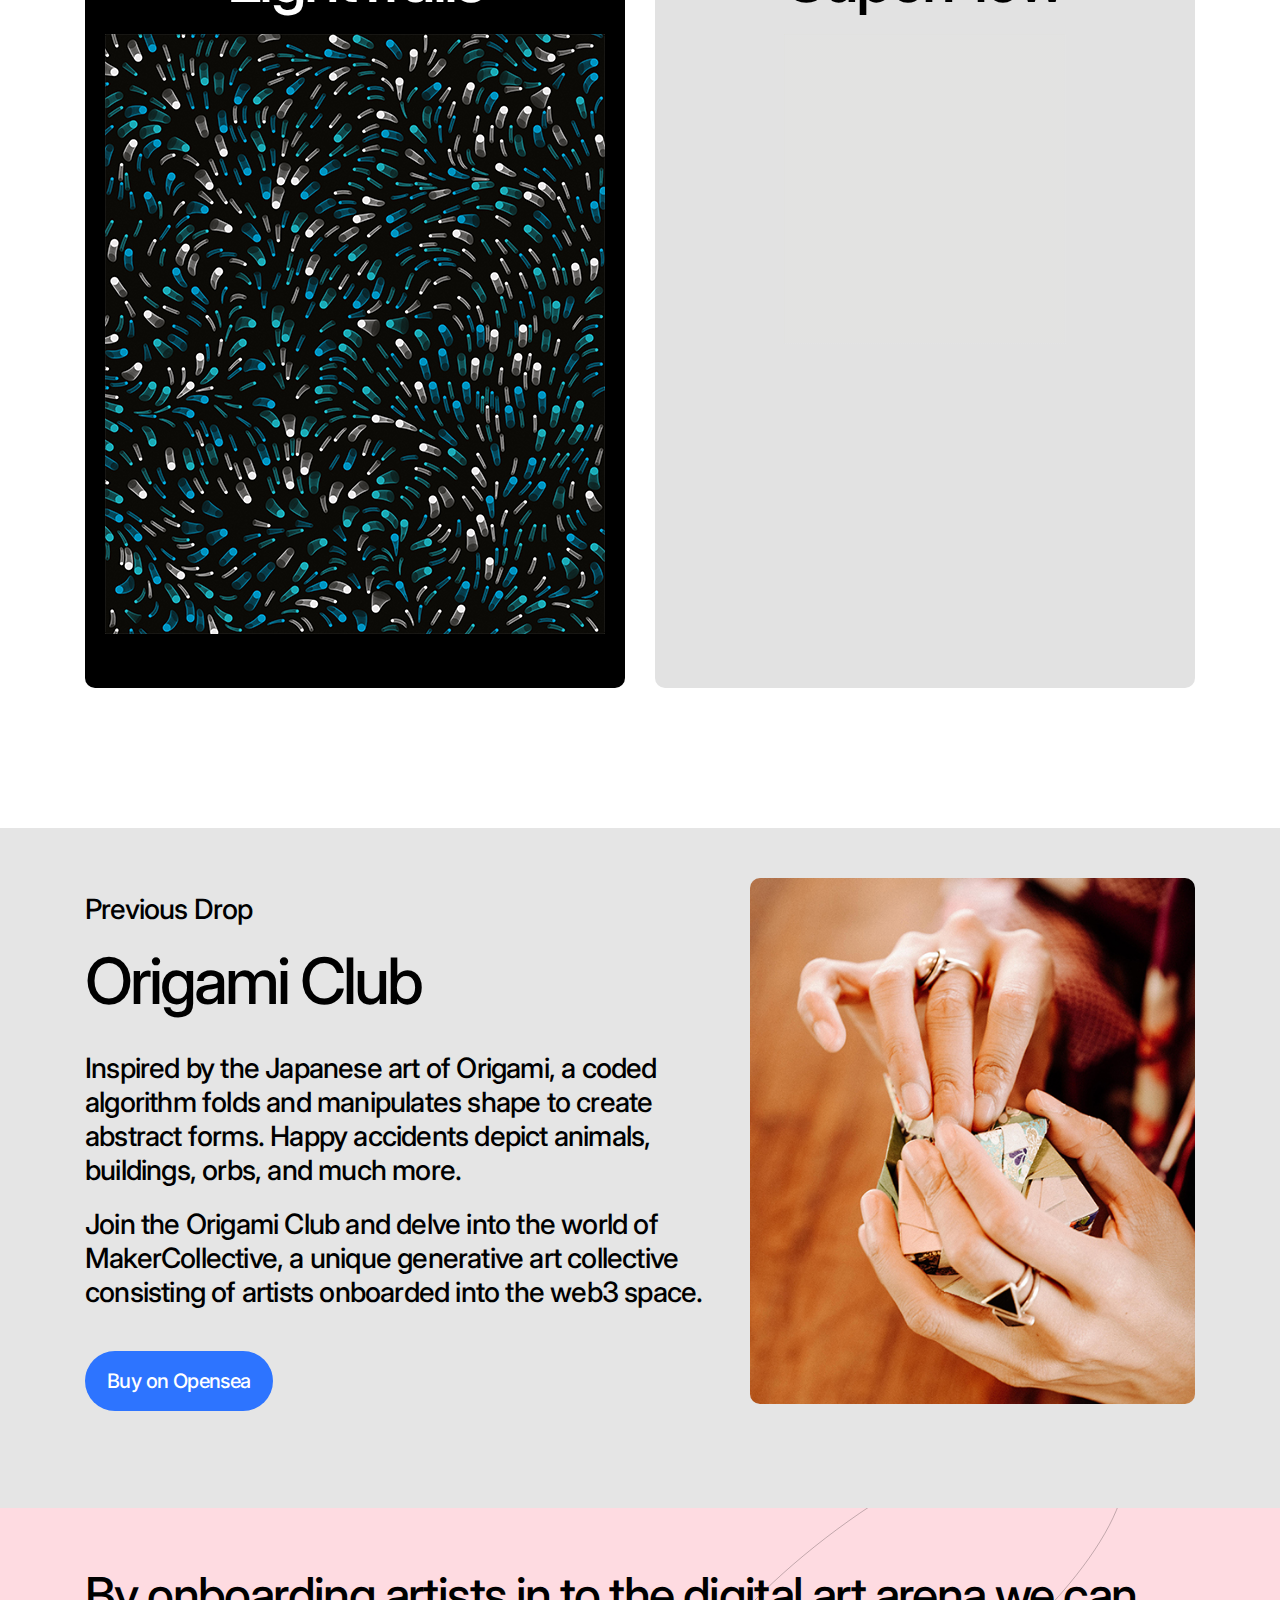
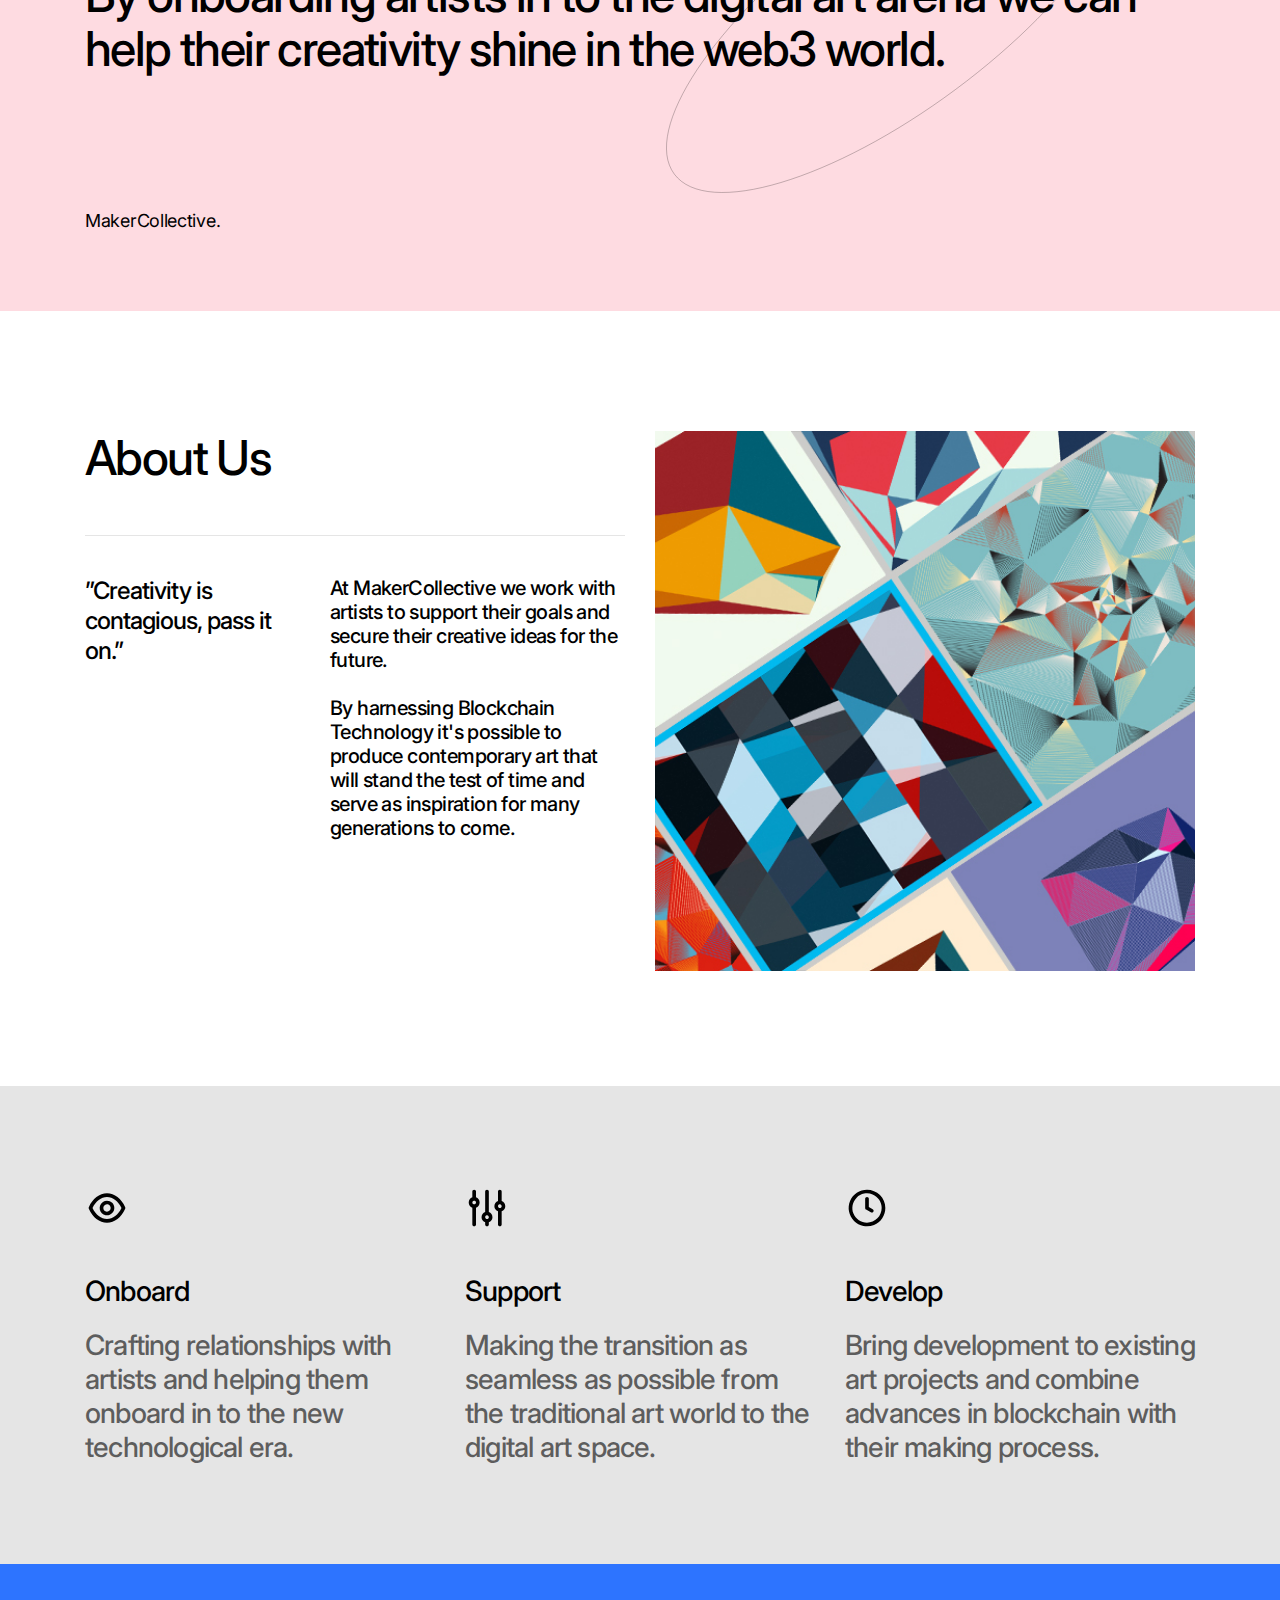
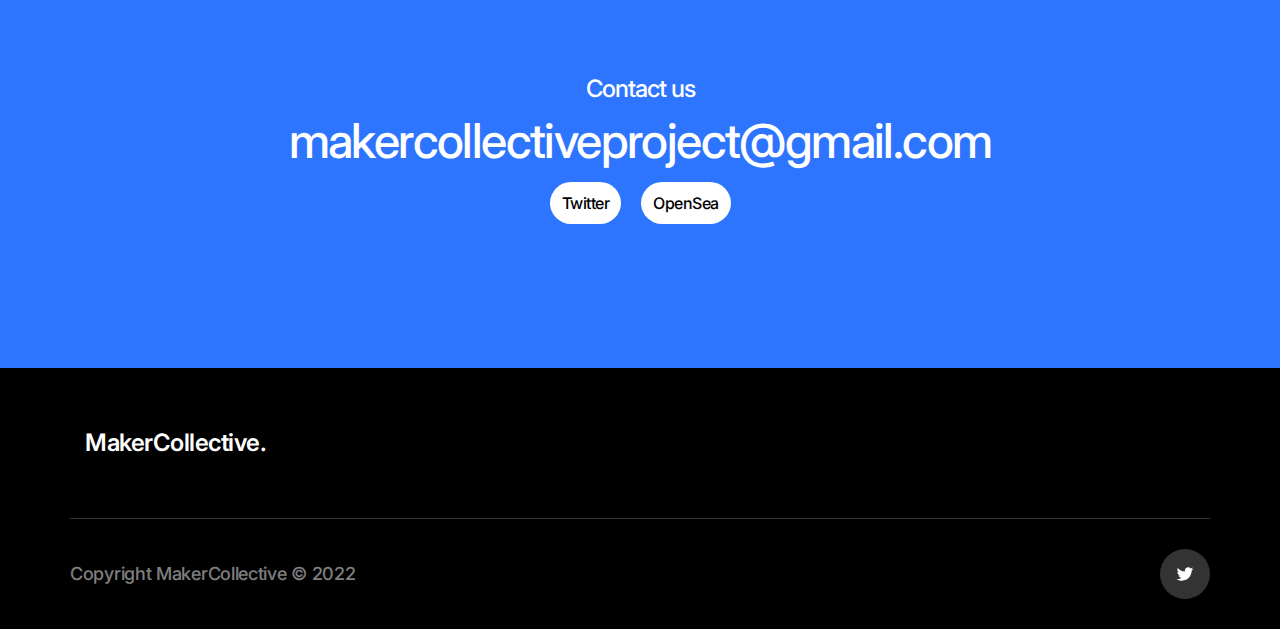
==== commit 91ff0c0b: "init" ====
--- a/index.html
+++ b/index.html
@@ -60,7 +60,7 @@
 						<div class="col-12 col-md-5 col-lg-4 col-xl-3 col-xxl-5 pb-2">
 							<div class="d-flex justify-content-md-end align-items-center">
 								<div class="me-2 text-md-end">
-									<a class="d-block caption-2 medium text-white pb-1" href="#drops">See our drops</a>
+									<a class="d-block caption-2 medium text-white pb-1" href="#upcoming">See our drops</a>
 									<a class="d-block caption-3 grey-light-5" href="#upcoming">Upcoming: LightTrails</a>
 								</div>
 								<a href="#upcoming" class="btn rounded accent medium-r download-btn">
@@ -74,20 +74,21 @@
 				</div>
 			</div>
 
-            <div class="block-23 bg-white text-black pt-6 pb-8">
+            <div id="preview" class="block-23 bg-white text-black pt-6 pb-8">
                 <div class="container">
                     <div class="row justify-content-between align-items-center">
                         <div class="col-md-7 col-lg-6 col-xl-7 col-xxl-6 mb-6 mb-md-0">
-                            <h5 class="mb-3 pb-md-1">Sold Out</h5>
-                            <h2 class="mb-3 pb-md-4">Origami Club</h2>
-                            <h5>Inspired by the Japanese art of Origami, a coded algorithm folds and manipulates shape to create abstract forms. Happy accidents depict animals, buildings, orbs, and much more.</h5>
+                            <h5 class="mb-3 pb-md-1">Minting Soon</h5>
+                            <h2 class="mb-3 pb-md-4">LightTrails</h2>
+                            <h5>Each unique piece carries forward the concept of ‘traces’ in the form of light trails that extend outward from individual shapes.
+							</h5>
                             <br>
-                            <h5>Join the Origami Club and delve into the world of MakerCollective, a unique generative art collective consisting of artists onboarded into the web3 space.</h5>
+                            <h5>By placing shapes at a random point in space, trails are extended from them to represent the remnants that we leave behind and the small traces of these moments that travel with us in time.</h5>
 							<br><br><br>
-							<a href="https://opensea.io/collection/origami-club-by-makercollective" class="btn large accent br-63">Buy on Opensea</a>
+							<a href="#" class="btn large accent br-63">Minting Soon</a>
 						</div>
                         <div class="col-md-5 col-lg-6 col-xl-5">
-                            <img class="br-10 w-full" src="i/about-main-img3.jpg" srcset="i/about-main-img3@2x.jpg 2x" alt="" />
+                            <img class="br-10 w-full" src="i/about-main-img3-lt.jpg" srcset="i/about-main-img3-lt@2x.jpg 2x" alt="" />
                         </div>
                     </div>
                 </div>
@@ -98,30 +99,26 @@
 					<div class="mb-6 row justify-content-between align-items-center">
 						<div class="col-lg-6">
                             <h5 class="mb-3 pb-md-1">Gallery</h5>
-							<h2 class="mb-3 pb-md-4">Origami Club</h2>
+							<h2 class="mb-3 pb-md-4">LightTrails</h2>
 						</div>
 						<div class="col-lg-6 text-end">
-							<a href="https://opensea.io/collection/origami-club-by-makercollective" class="btn large accent br-63">Buy on Opensea</a>
+							<a href="#" class="btn large accent br-63">Minting Soon</a>
 						</div>
 					</div>
 					<div class="slider-1">
 						<div class="">  
-							<img class="br-10" src="i/slide-img-2.jpg" srcset="i/slide-img-2@2x.jpg 2x" alt="" />
+							<img class="br-10" src="i/slide-img-1-lt.jpg" srcset="i/slide-img-1-lt@2x.jpg" alt="LightTrails Preview 1" />
 						</div>
 						
                     <div class="">  
-							<img class="br-10" src="i/slideimg-4.jpg" srcset="i/slideimg-4@2x.jpg 2x" alt="" />
+							<img class="br-10" src="i/slideimg-2-lt.jpg" srcset="i/slide-img-2-lt@2x.jpg" alt="LightTrails Preview 2" />
 						</div>
                         <div class="">  
-							<img class="br-10" src="i/slideimg-5.jpg" srcset="i/slideimg-5@2x.jpg 2x" alt="" />
-						</div>
-                        <div class="">  
-							<img class="br-10" src="i/slideimg-6.jpg" srcset="i/slideimg-6@2x.jpg 2x" alt="" />
-						</div>
-                       
+							<img class="br-10" src="i/slideimg-3-lt.jpg" srcset="i/slide-img-3-lt@2x.jpg" alt="LightTrails Preview 3" />
+						</div>
 									
 					</div>
-					<h4 class="col-xl-11 col-xxl-10 pt-7">Origami Club consists of 1000 unique artworks generated from an algorithm that's constantly learning and evolving. Each artwork starts as a triangular point on the page and spans outward, creating simple to complex compositions.</h4>
+					<h4 class="col-xl-11 col-xxl-10 pt-7">A 1000 piece generative art series that makes use of random parameters to work out the positioning points of the larger shape, making it possible to generate interesting abstract compositions that have a sense of movement and depth.</h4>
 				</div>
 			</div>
 
@@ -131,18 +128,22 @@
 						<div class="col-6 col-sm-3 mb-5 mb-sm-0 text-center text-white">
 							<p class="mb-3 lead medium">Mints</p>
 							<h2 class="">1000</h2>
+							<h6 class="">Unique Artworks</h6>
 						</div>
 						<div class="col-6 col-sm-3 mb-5 mb-sm-0 text-center text-white">
 							<p class="mb-3 lead medium">Price</p>
 							<h2 class="">FREE</h2>
+							<h6 class="">for Origami Club Members</h6>
 						</div>
 						<div class="col-6 col-sm-3 text-center text-white">
 							<p class="mb-3 lead medium">Network</p>
 							<h2 class="">ETH</h2>
+							<h6 class="">Trading on Opensea</h2>
 						</div>
 						<div class="col-6 col-sm-3 text-center text-white">
 							<p class="mb-3 lead medium">Date</p>
-							<h2 class="">Dec</h2>
+							<h2 class="">DEC</h2>
+							<h6 class="">22nd, 8pm UTC</h6>
 						</div>							
 					</div>
 				</div>
@@ -193,6 +194,24 @@
                 </div>
             </div>
 			
+			<div class="block-23 bg-white text-black pt-6 pb-8 bg-grey">
+                <div class="container">
+                    <div class="row justify-content-between align-items-center">
+                        <div class="col-md-7 col-lg-6 col-xl-7 col-xxl-6 mb-6 mb-md-0">
+                            <h5 class="mb-3 pb-md-1">Previous Drop</h5>
+                            <h2 class="mb-3 pb-md-4">Origami Club</h2>
+                            <h5>Inspired by the Japanese art of Origami, a coded algorithm folds and manipulates shape to create abstract forms. Happy accidents depict animals, buildings, orbs, and much more.</h5>
+                            <br>
+                            <h5>Join the Origami Club and delve into the world of MakerCollective, a unique generative art collective consisting of artists onboarded into the web3 space.</h5>
+							<br><br><br>
+							<a href="https://opensea.io/collection/origami-club-by-makercollective" class="btn large accent br-63">Buy on Opensea</a>
+						</div>
+                        <div class="col-md-5 col-lg-6 col-xl-5">
+                            <img class="br-10 w-full" src="i/about-main-img3.jpg" srcset="i/about-main-img3@2x.jpg 2x" alt="" />
+                        </div>
+                    </div>
+                </div>
+            </div>
 			
 			<div class="block-4 pt-5 pb-6" id="scroll-to"> 
 				<div class="container pt-5">
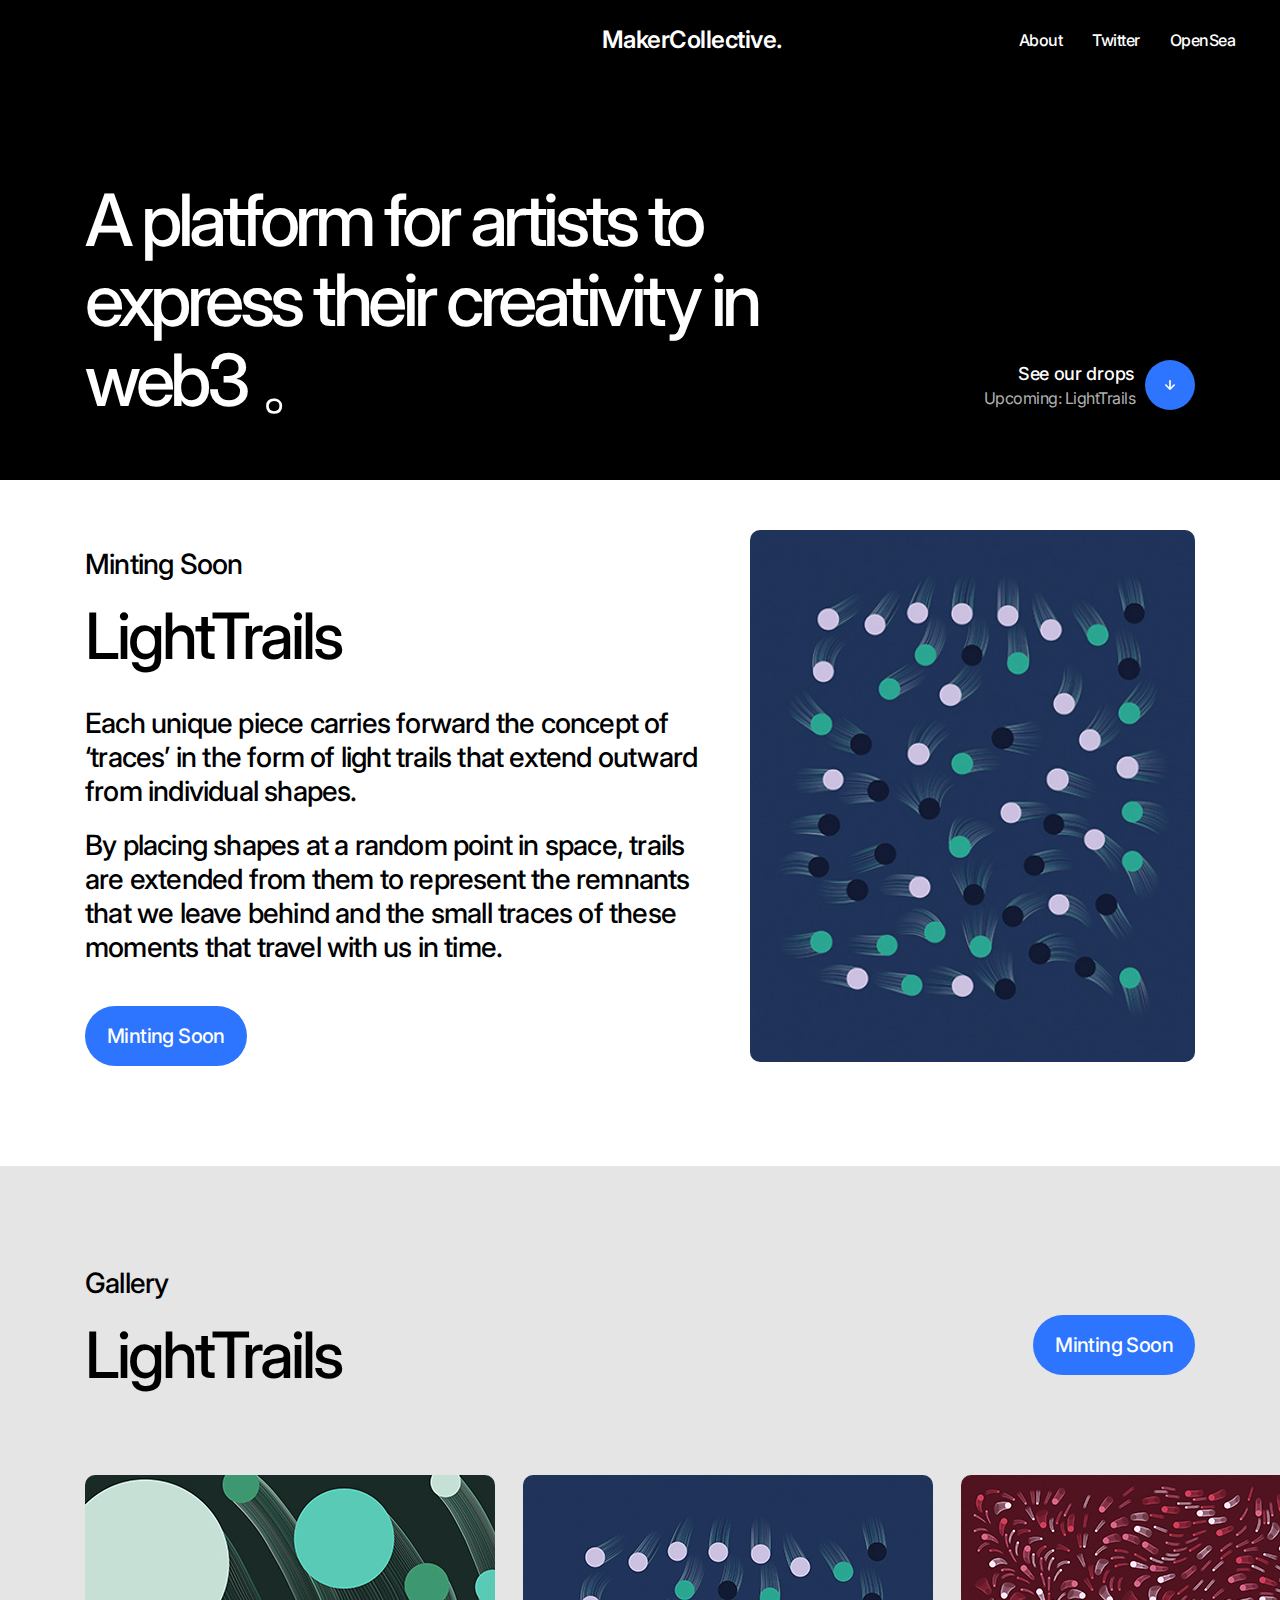
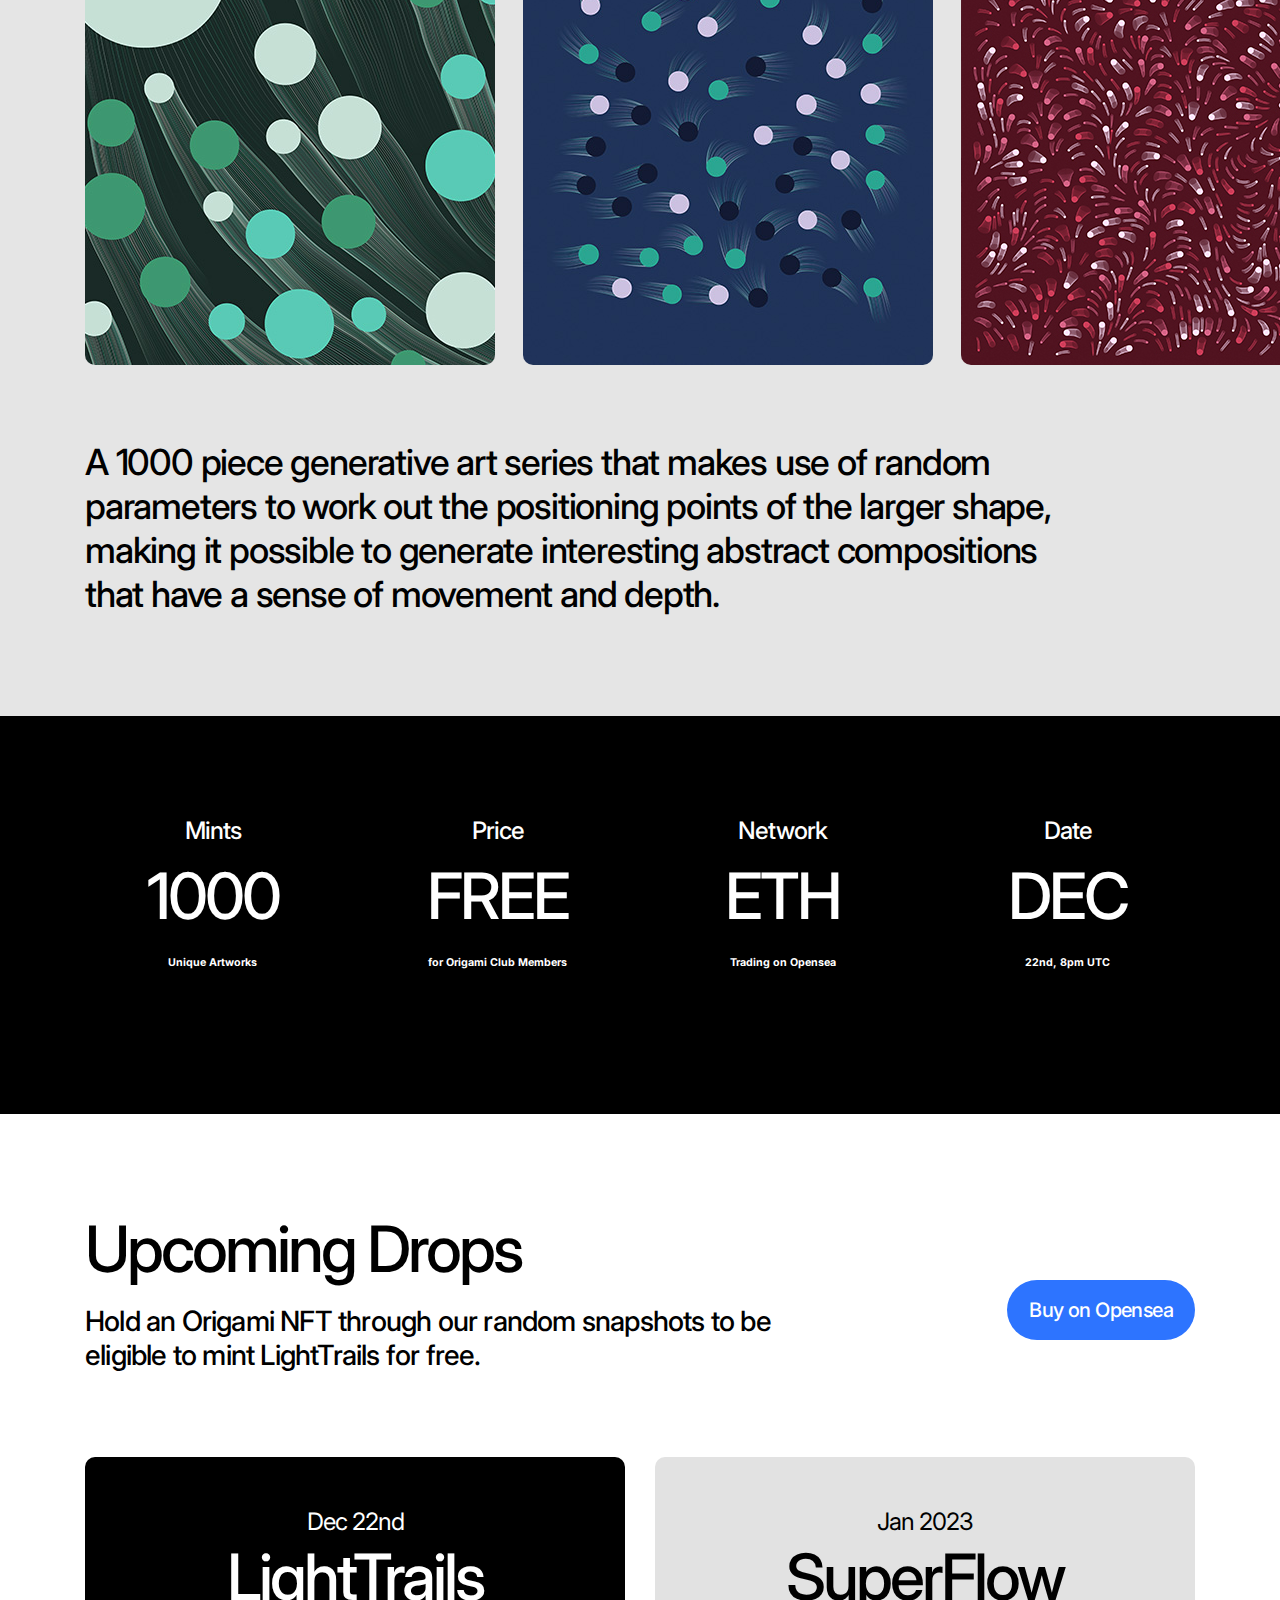
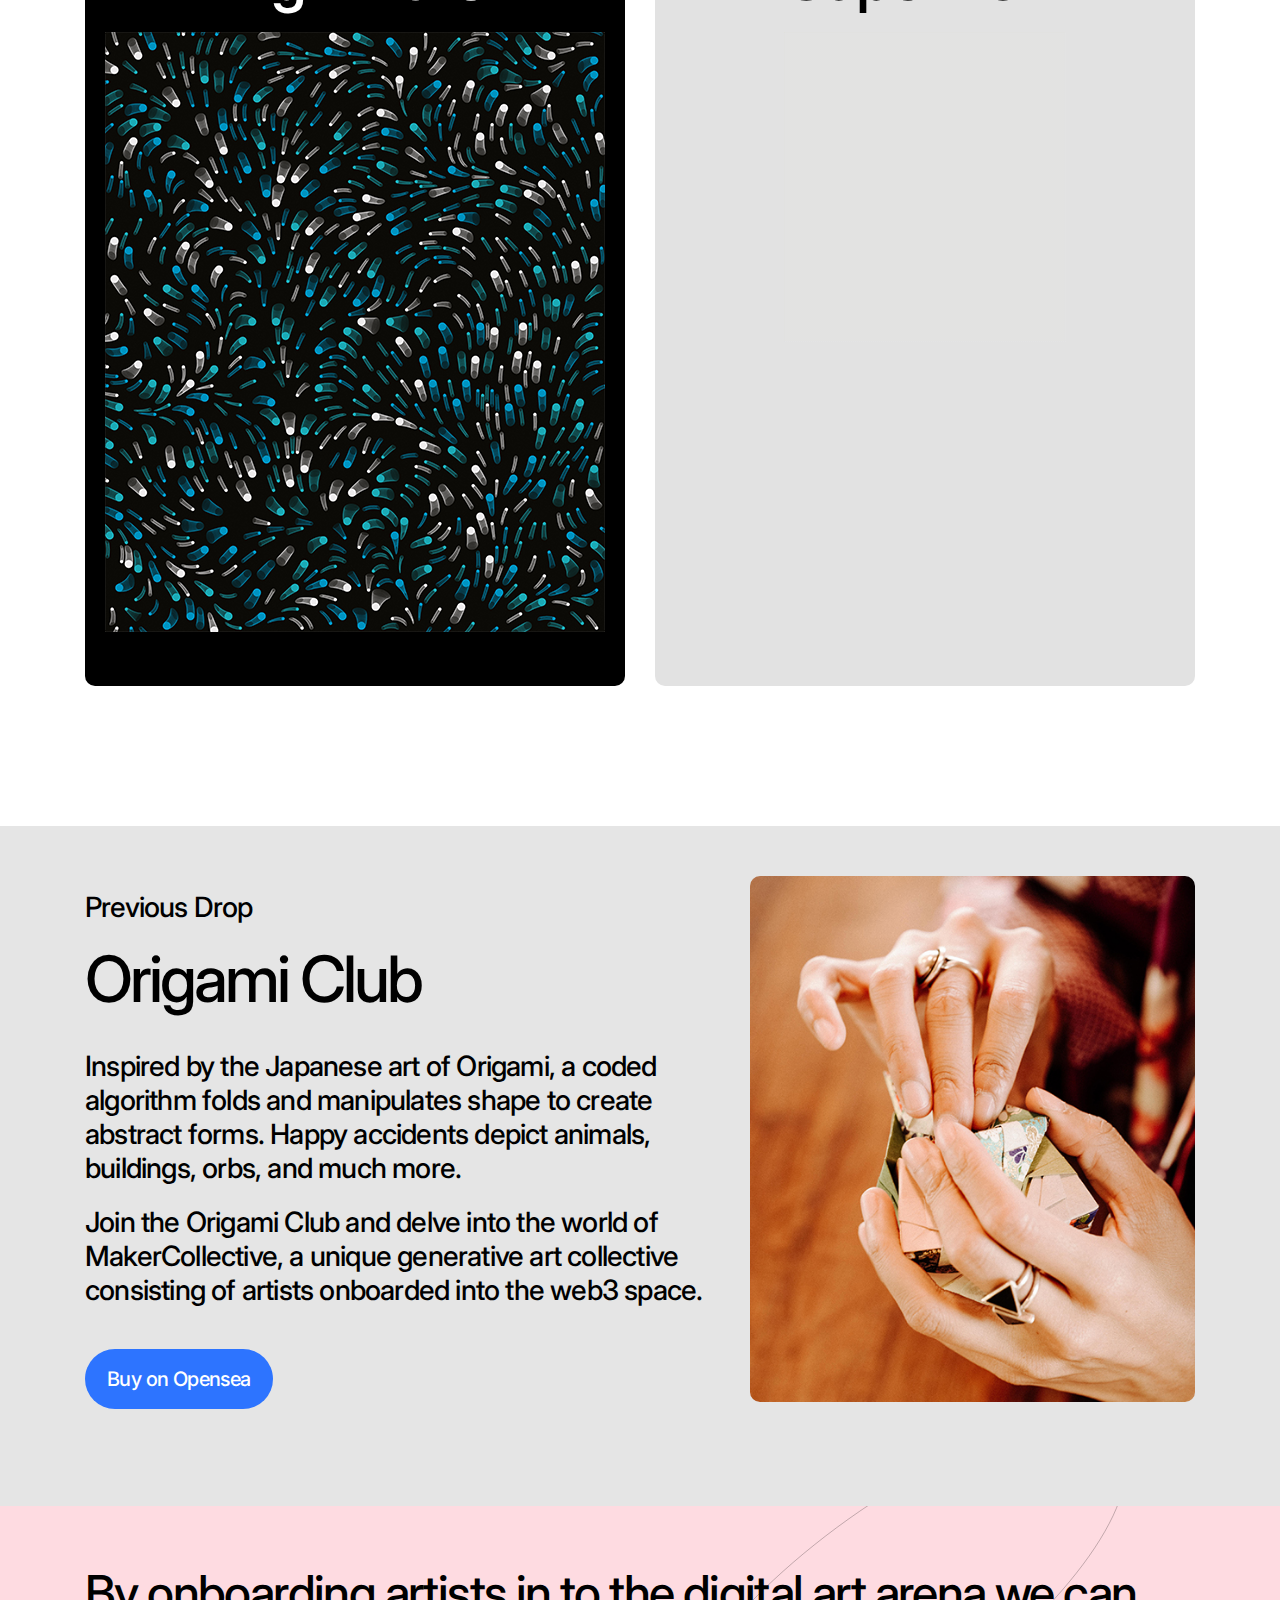
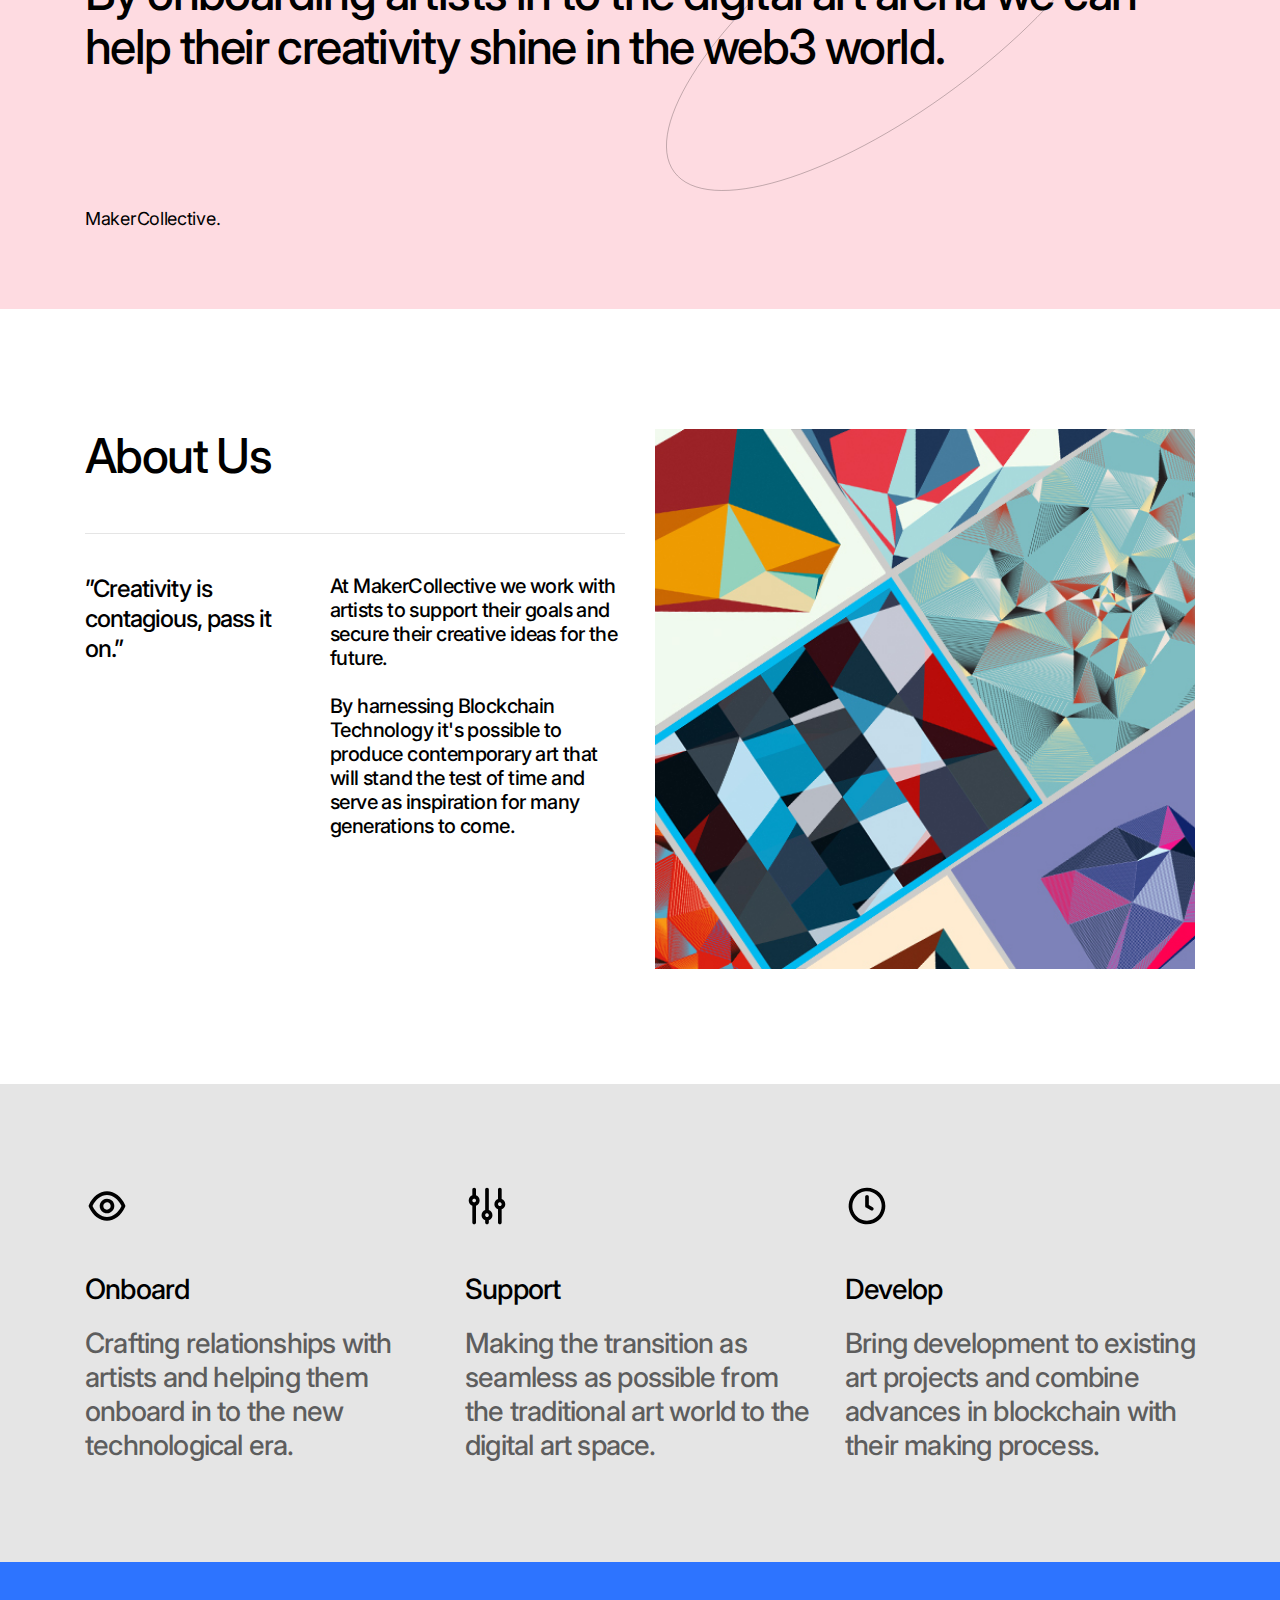
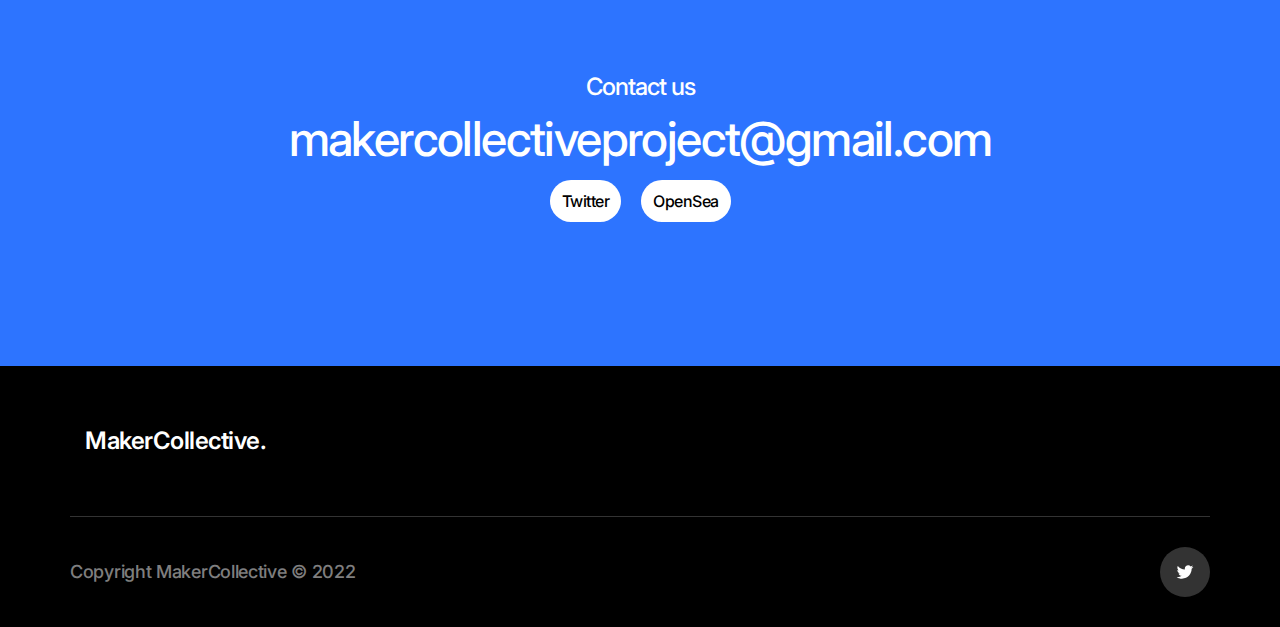
==== commit 7114d17b: "init" ====
--- a/index.html
+++ b/index.html
@@ -88,7 +88,7 @@
 							<a href="#" class="btn large accent br-63">Minting Soon</a>
 						</div>
                         <div class="col-md-5 col-lg-6 col-xl-5">
-                            <img class="br-10 w-full" src="i/about-main-img3-lt.jpg" srcset="i/about-main-img3-lt@2x.jpg 2x" alt="" />
+                            <img class="br-10 w-full" src="i/slide-img-2-lt@2x.jpg" srcset="i/slide-img-2-lt@2x.jpg 2x" alt="" />
                         </div>
                     </div>
                 </div>
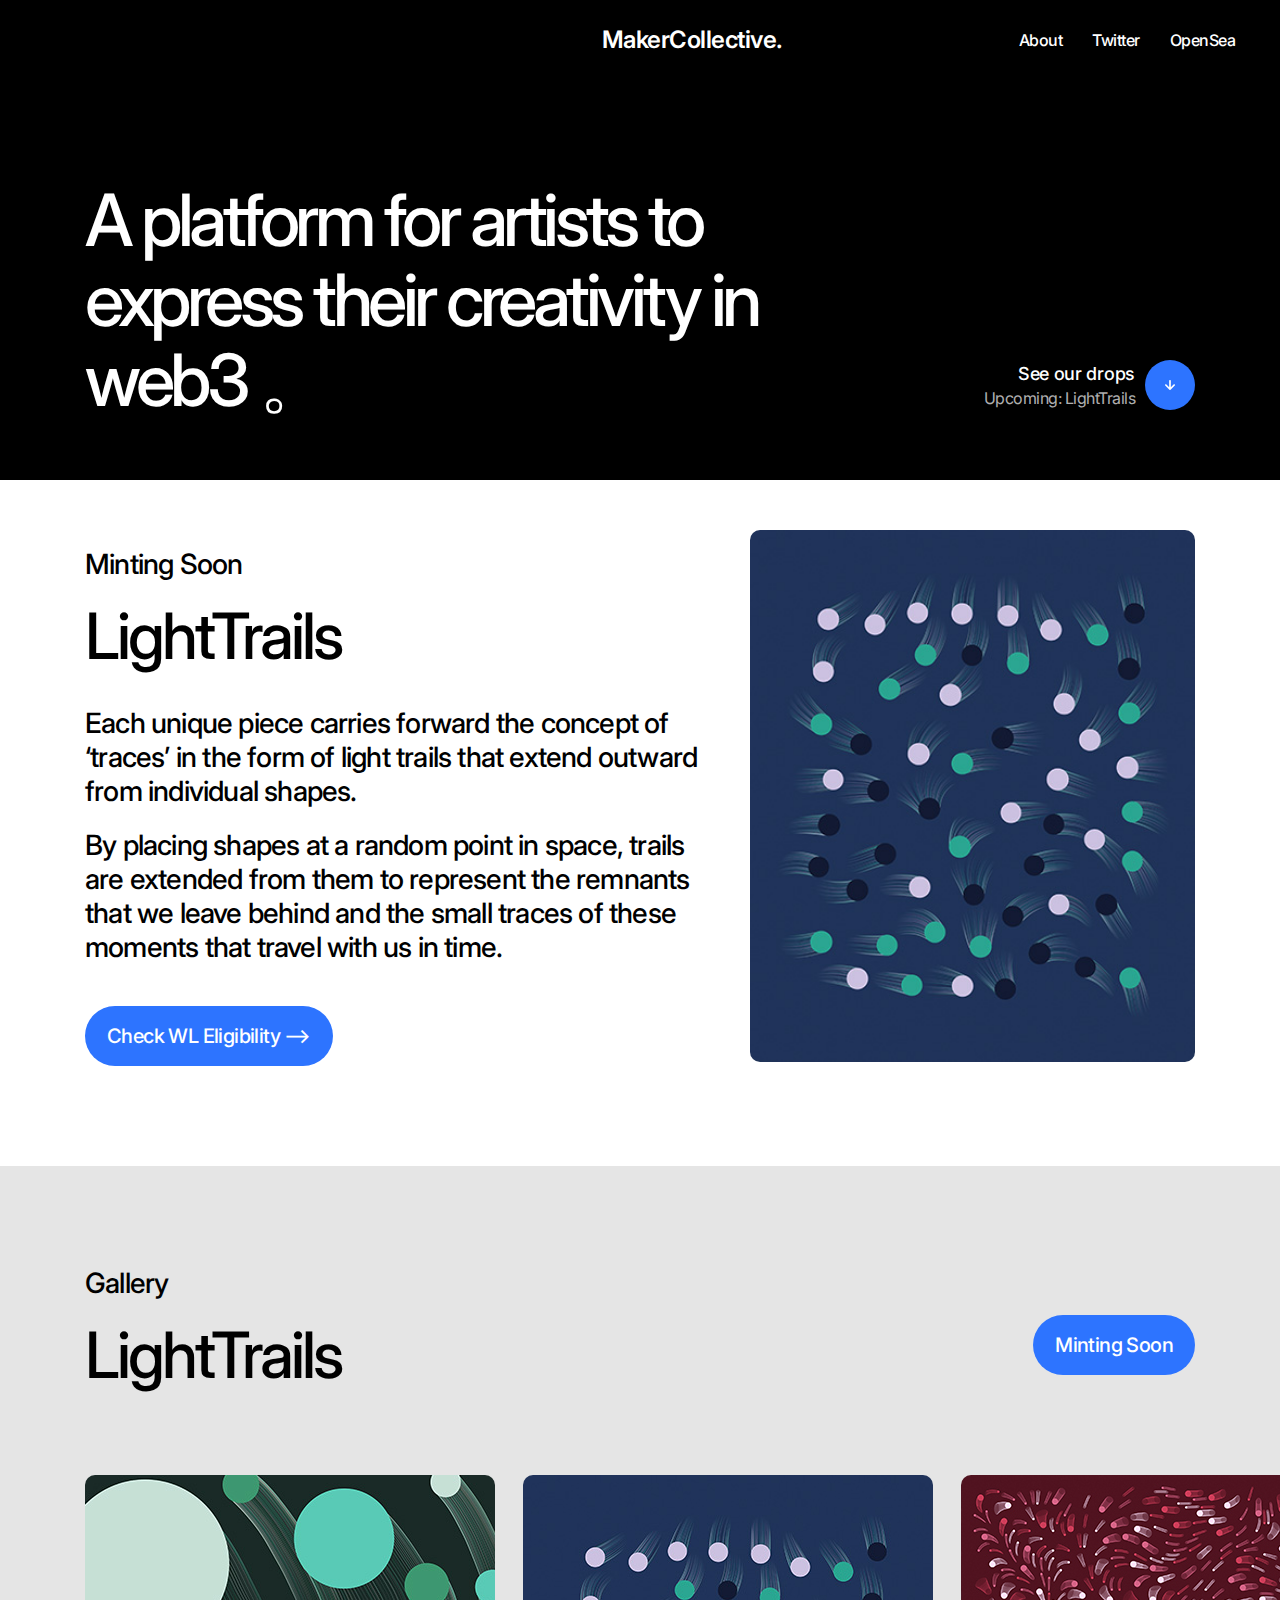
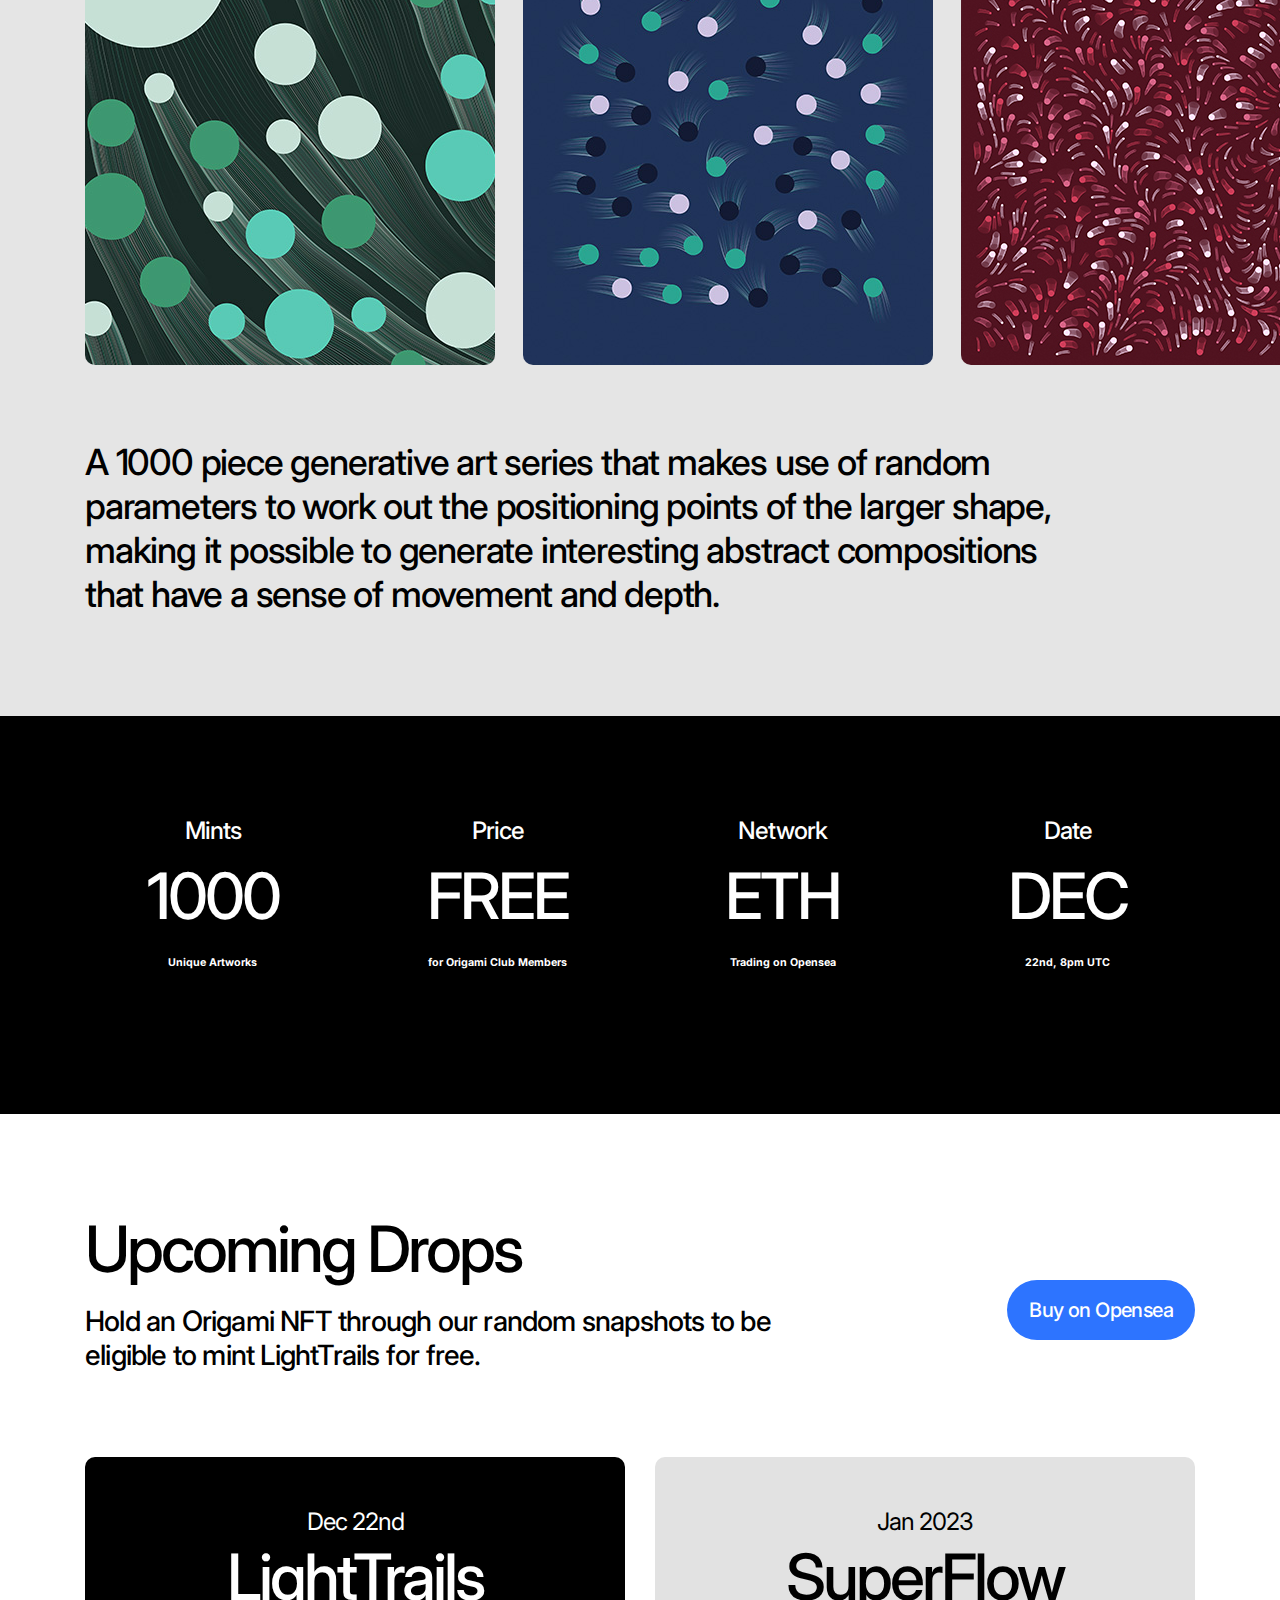
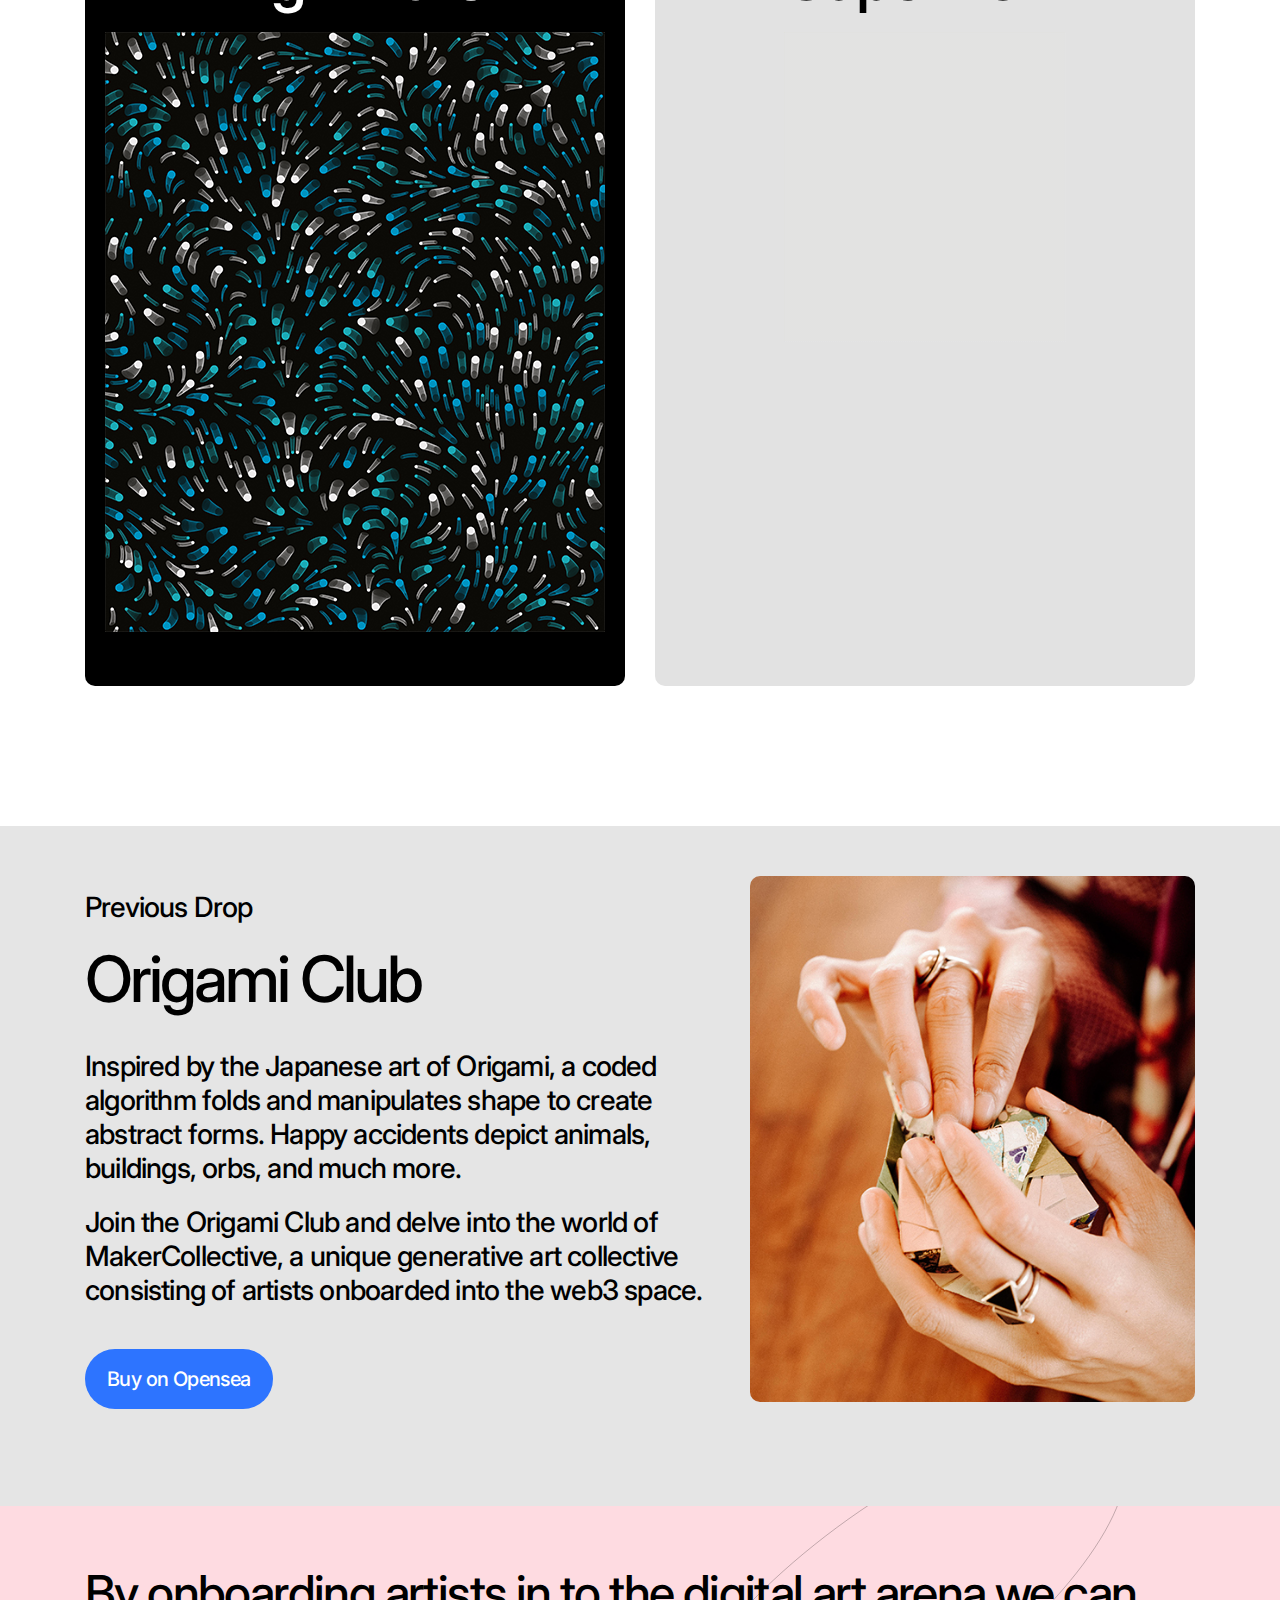
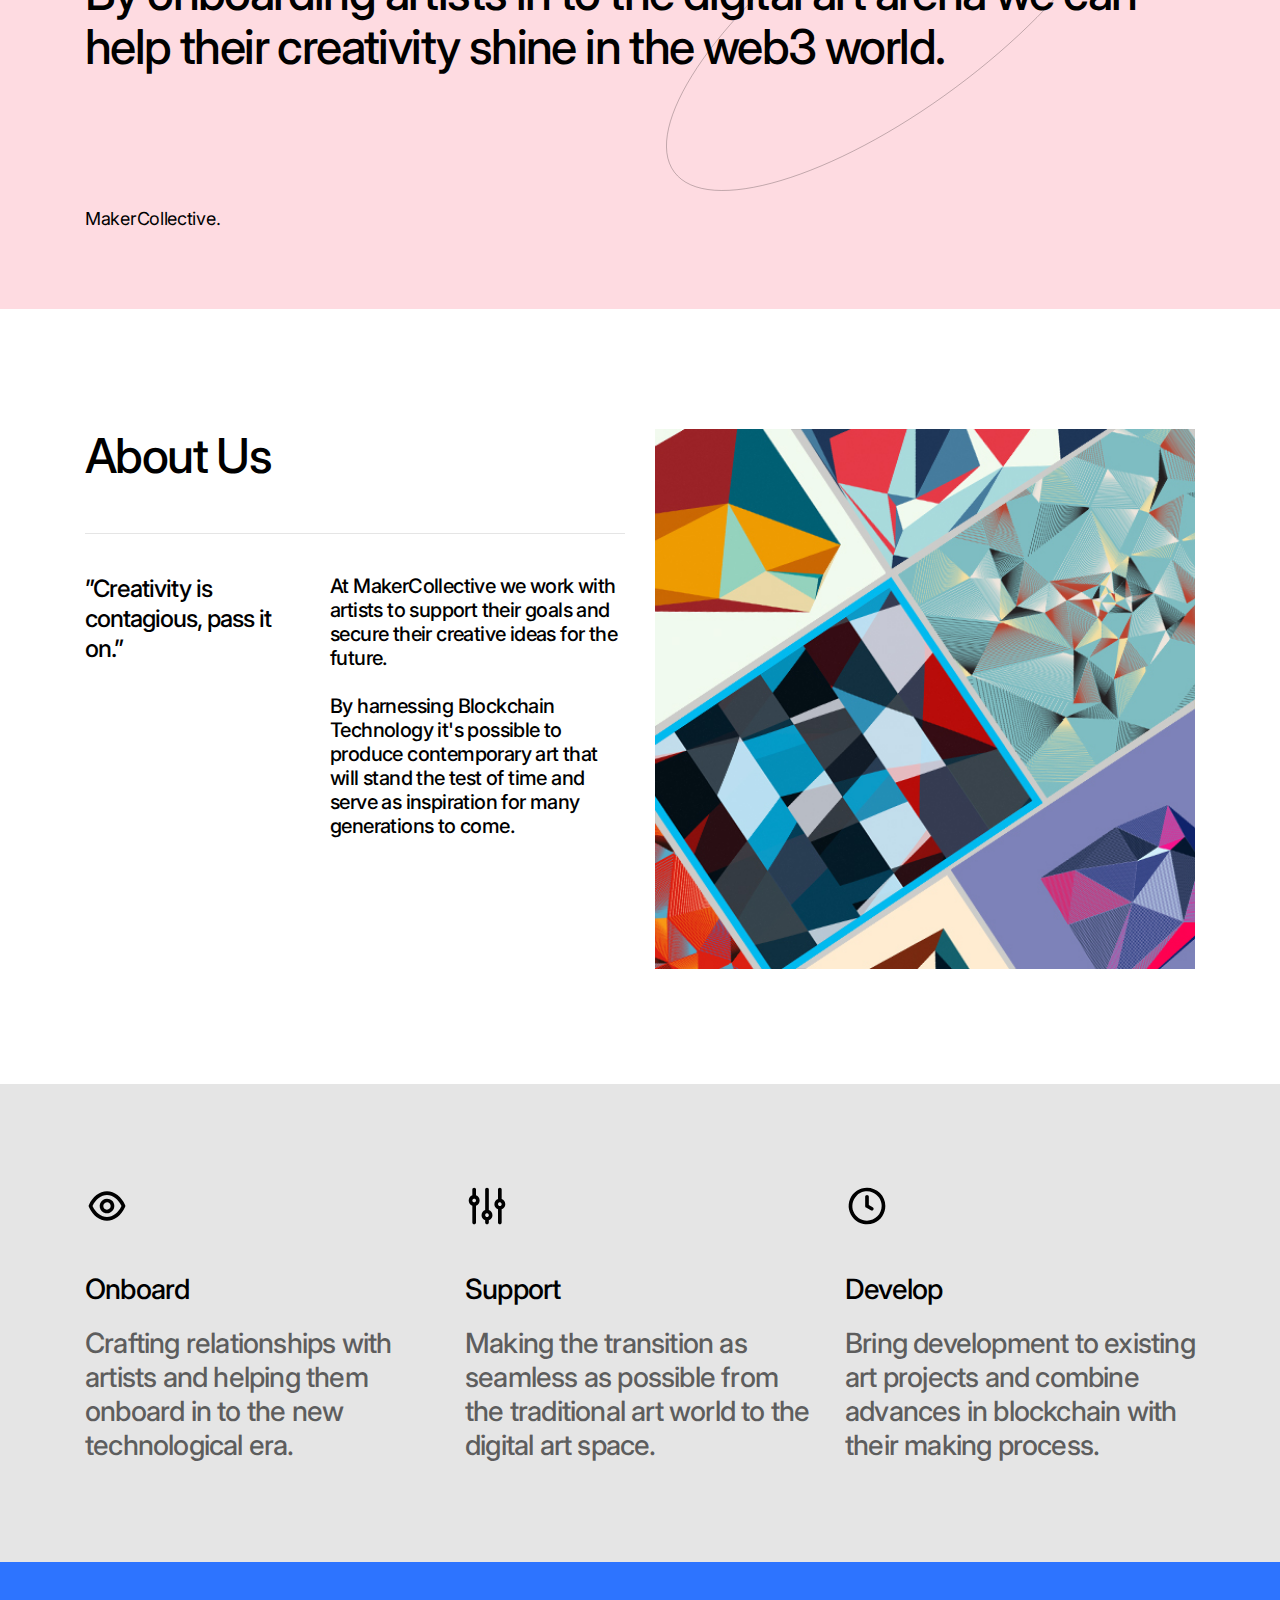
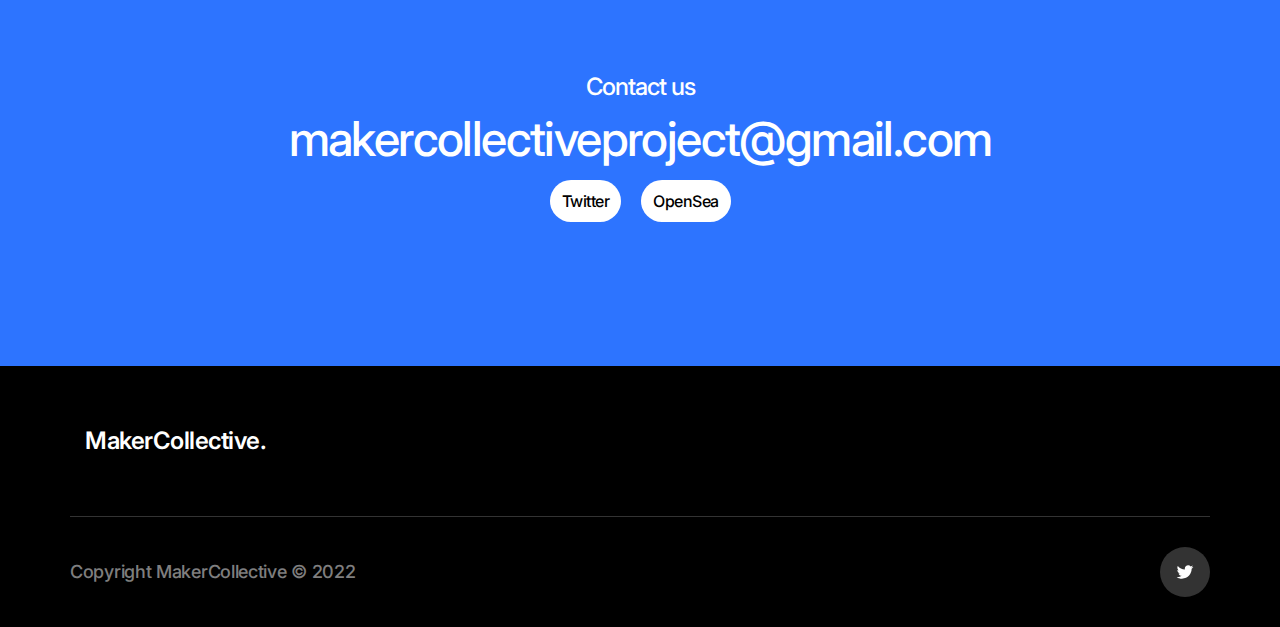
==== commit 3482d9b6: "init" ====
--- a/index.html
+++ b/index.html
@@ -85,7 +85,7 @@
                             <br>
                             <h5>By placing shapes at a random point in space, trails are extended from them to represent the remnants that we leave behind and the small traces of these moments that travel with us in time.</h5>
 							<br><br><br>
-							<a href="#" class="btn large accent br-63">Minting Soon</a>
+							<a href="https://makercollective.xyz/whitelist/" class="btn large accent br-63">Check WL Eligibility &xrarr;</a>
 						</div>
                         <div class="col-md-5 col-lg-6 col-xl-5">
                             <img class="br-10 w-full" src="i/slide-img-2-lt@2x.jpg" srcset="i/slide-img-2-lt@2x.jpg 2x" alt="" />
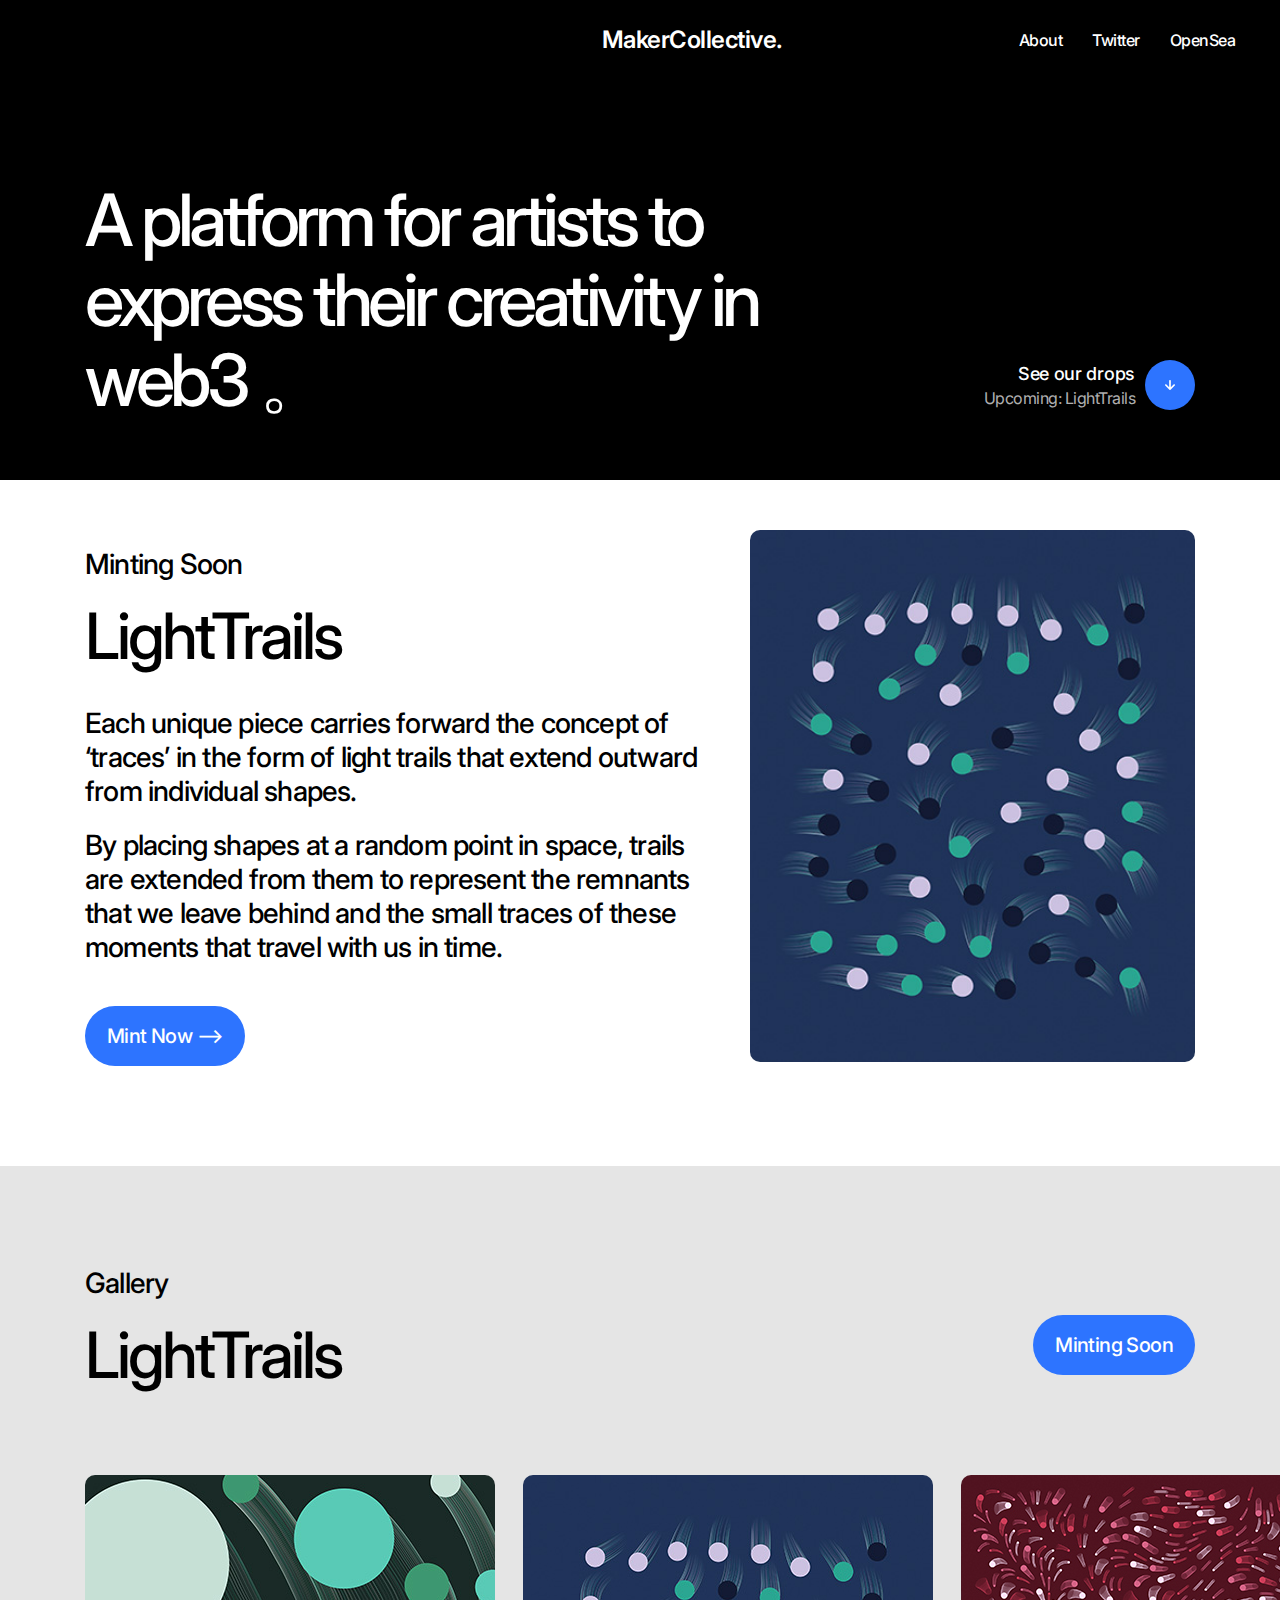
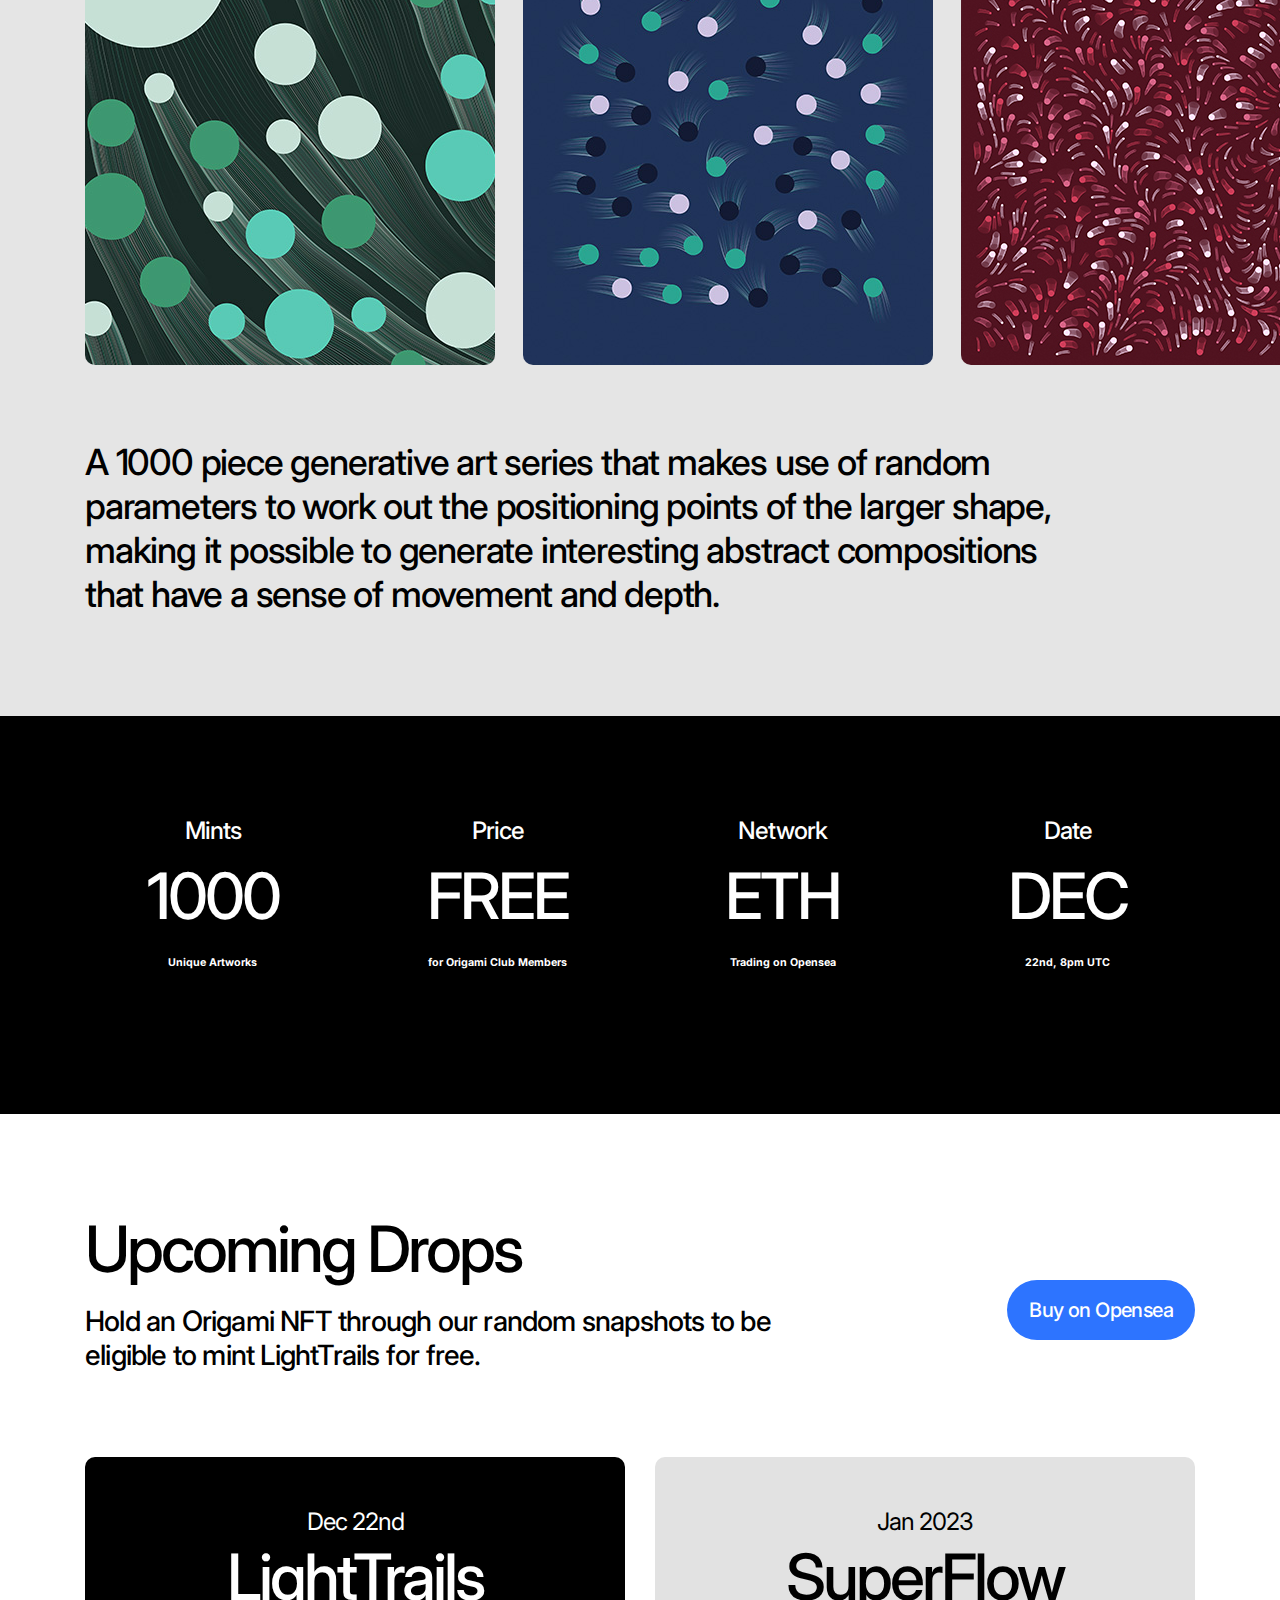
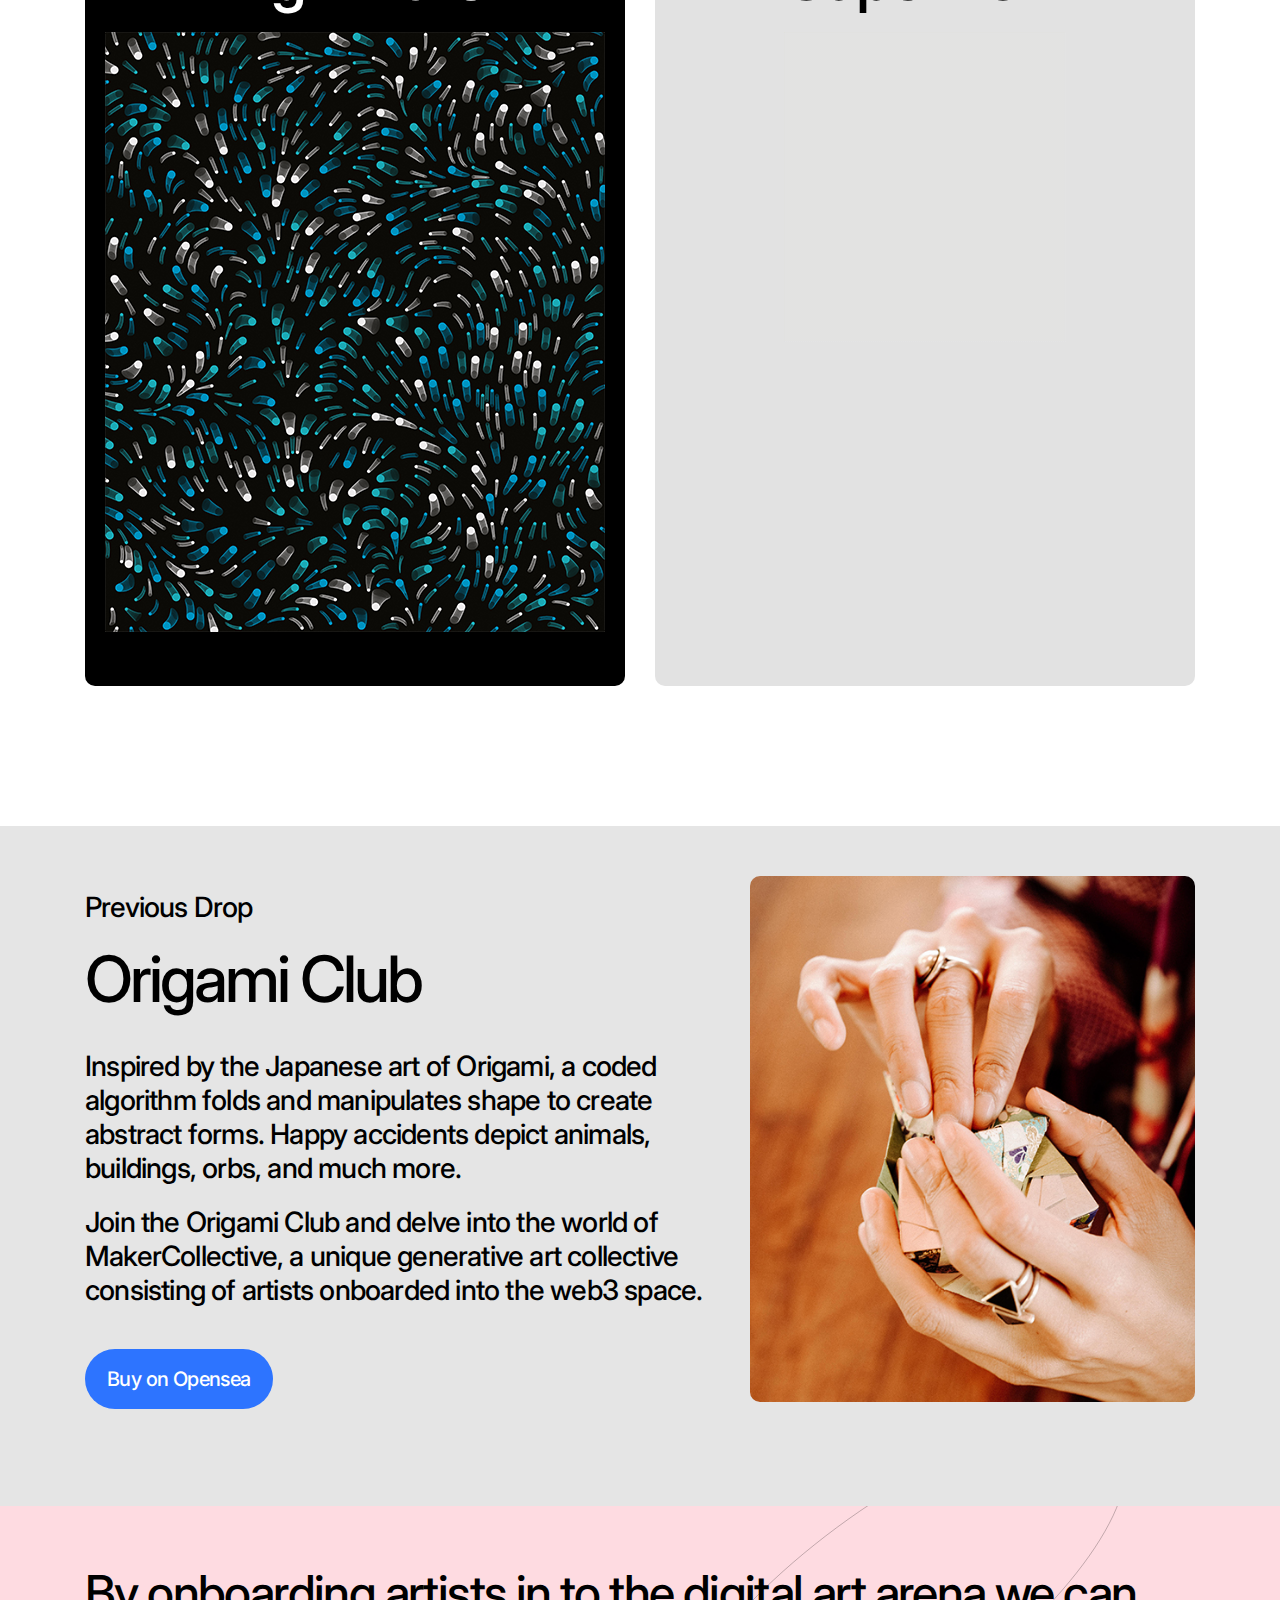
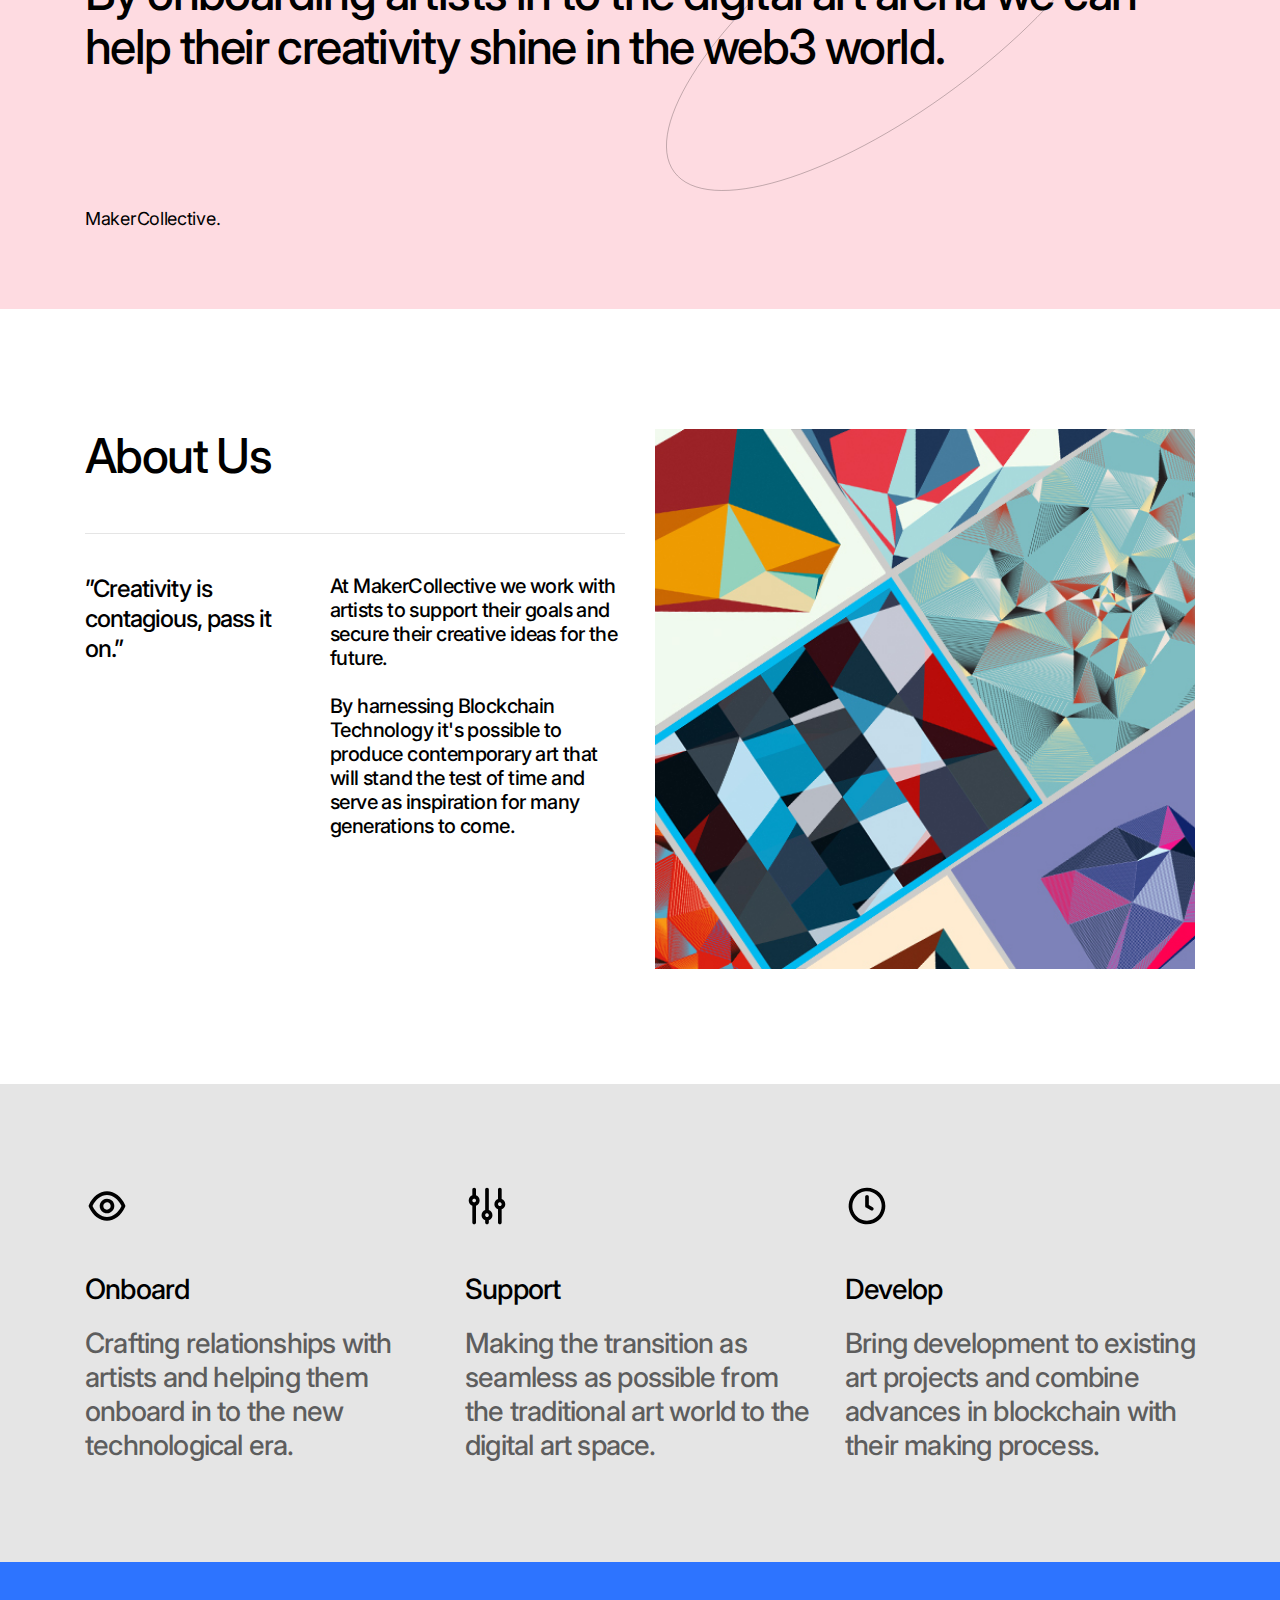
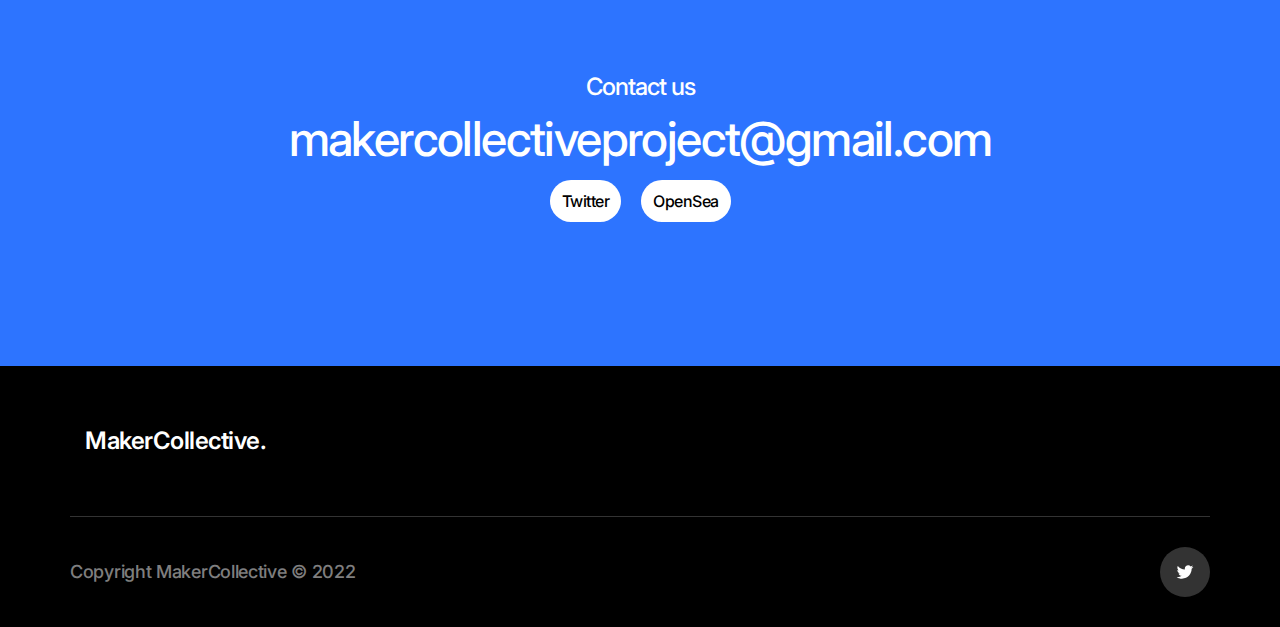
==== commit 6f1310ed: "init" ====
--- a/index.html
+++ b/index.html
@@ -85,7 +85,7 @@
                             <br>
                             <h5>By placing shapes at a random point in space, trails are extended from them to represent the remnants that we leave behind and the small traces of these moments that travel with us in time.</h5>
 							<br><br><br>
-							<a href="https://makercollective.xyz/whitelist/" class="btn large accent br-63">Check WL Eligibility &xrarr;</a>
+							<a href="https://makercollective.xyz/mint/" class="btn large accent br-63">Mint Now &xrarr;</a>
 						</div>
                         <div class="col-md-5 col-lg-6 col-xl-5">
                             <img class="br-10 w-full" src="i/slide-img-2-lt@2x.jpg" srcset="i/slide-img-2-lt@2x.jpg 2x" alt="" />
